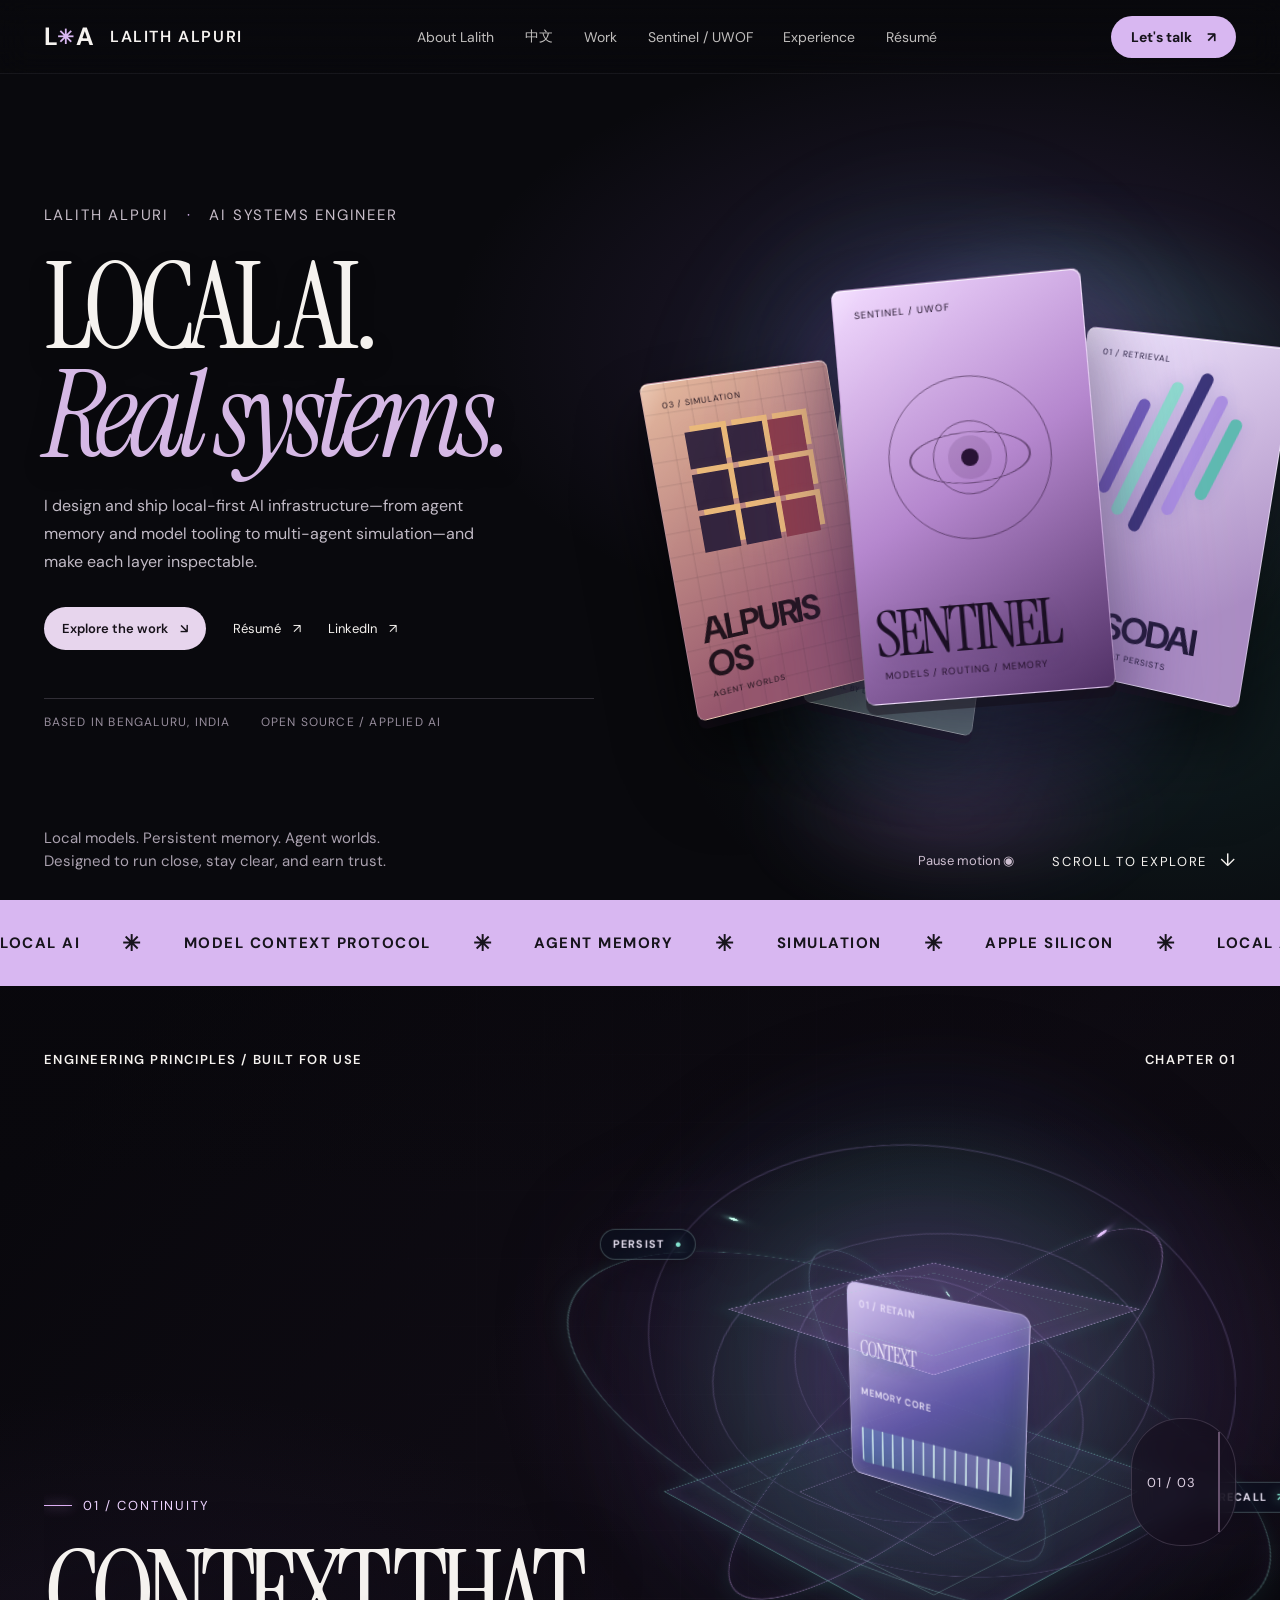
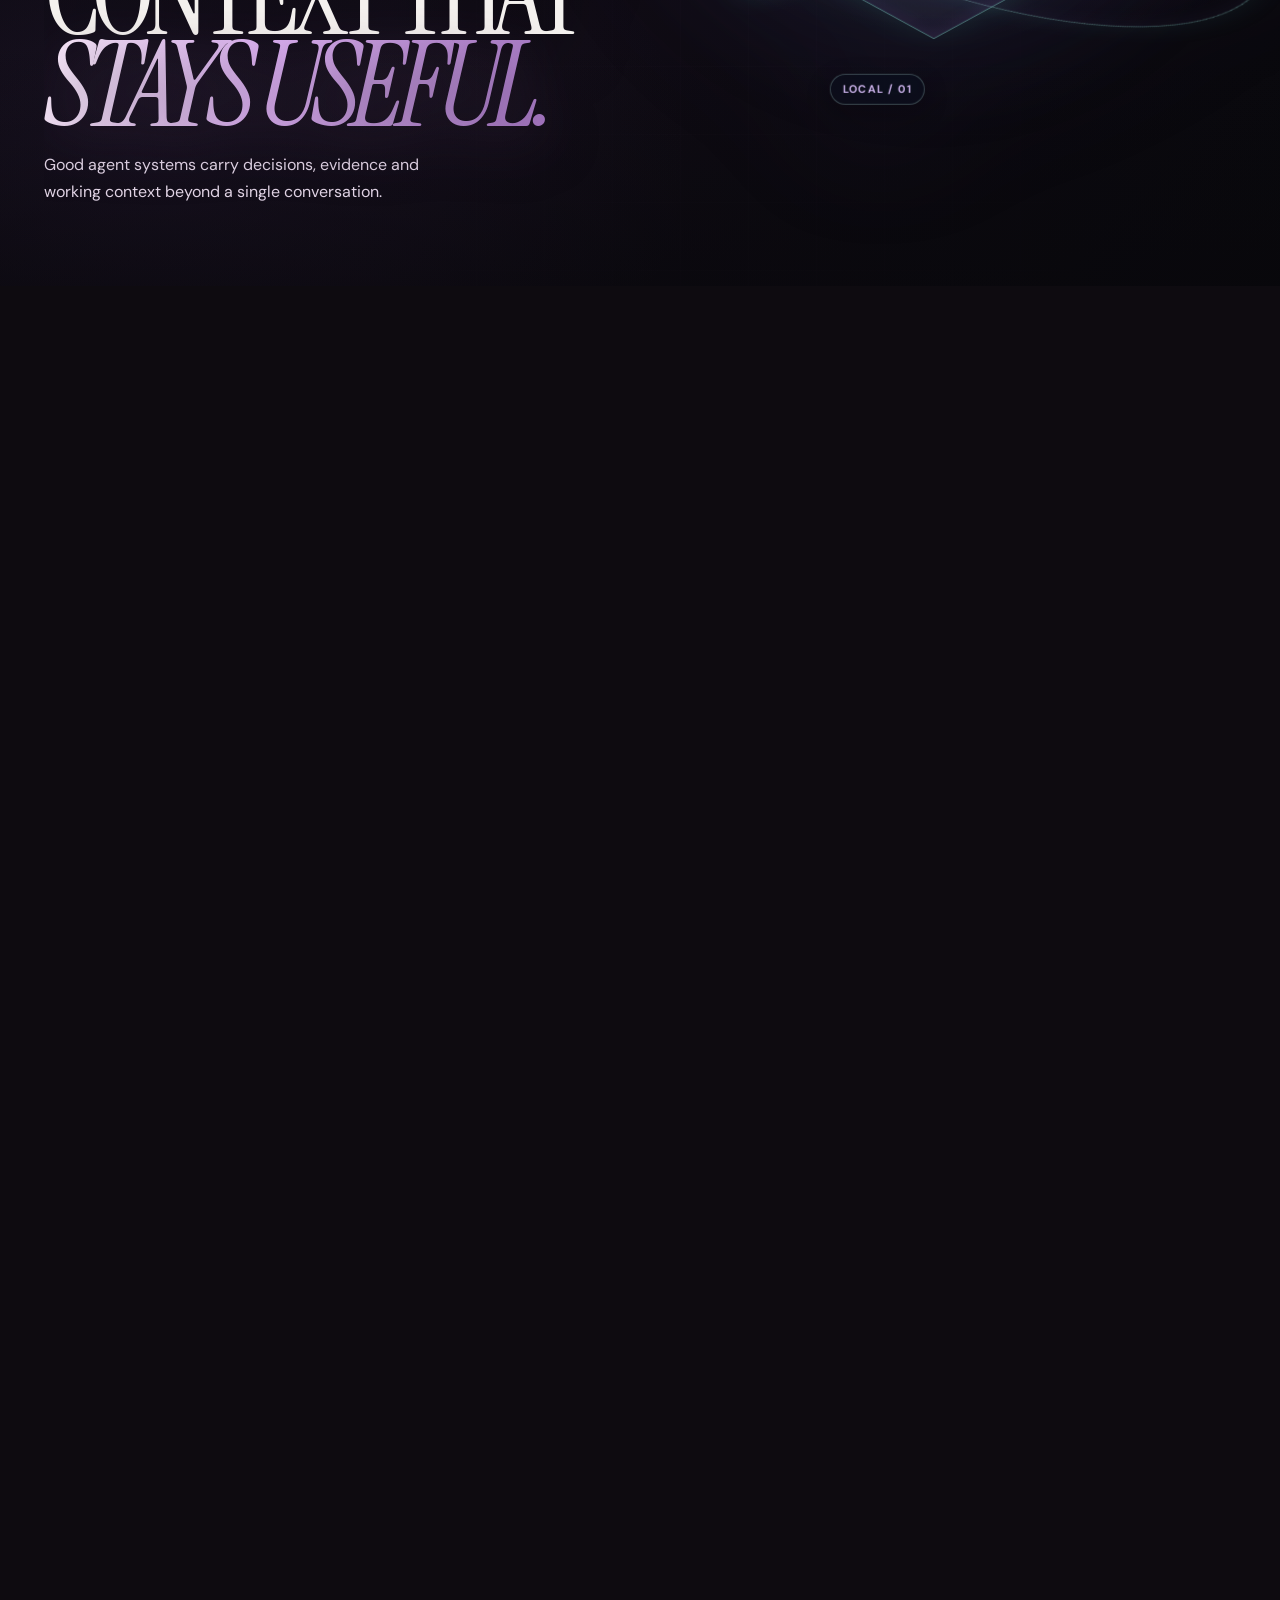
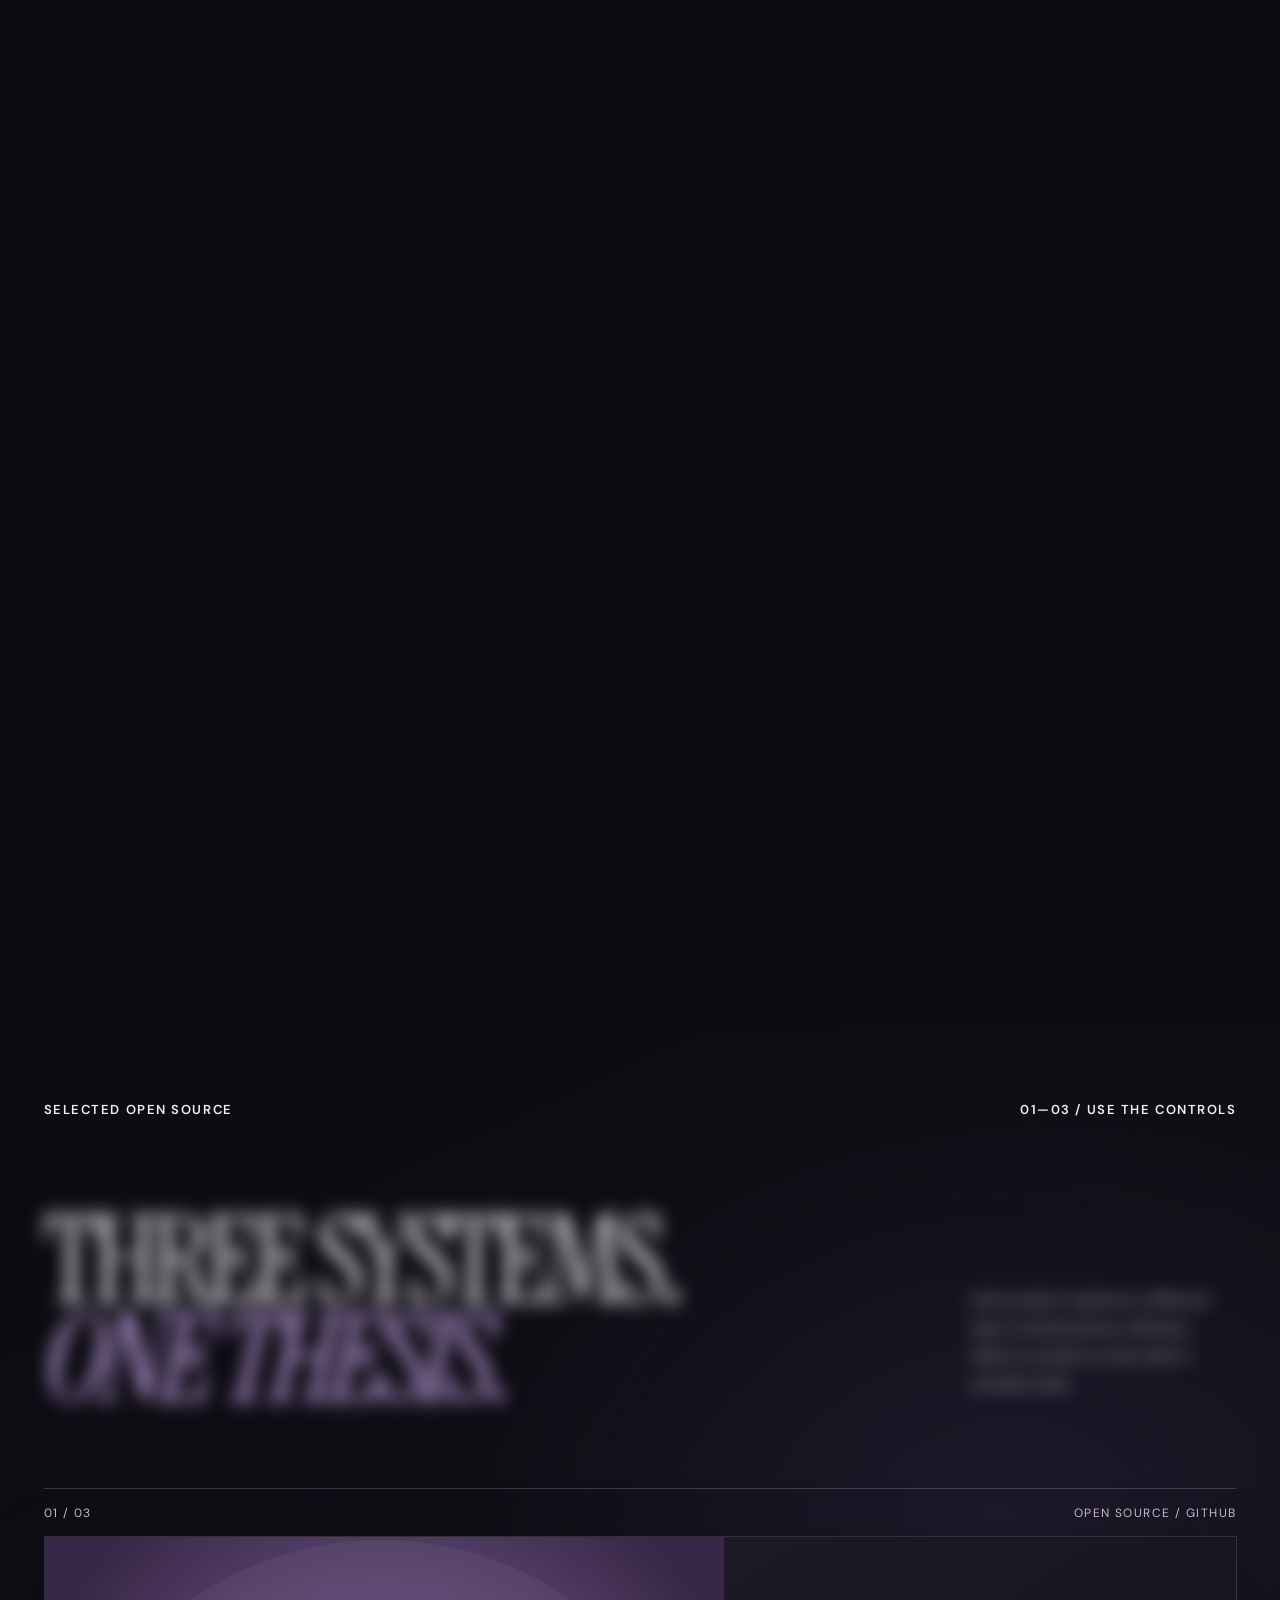
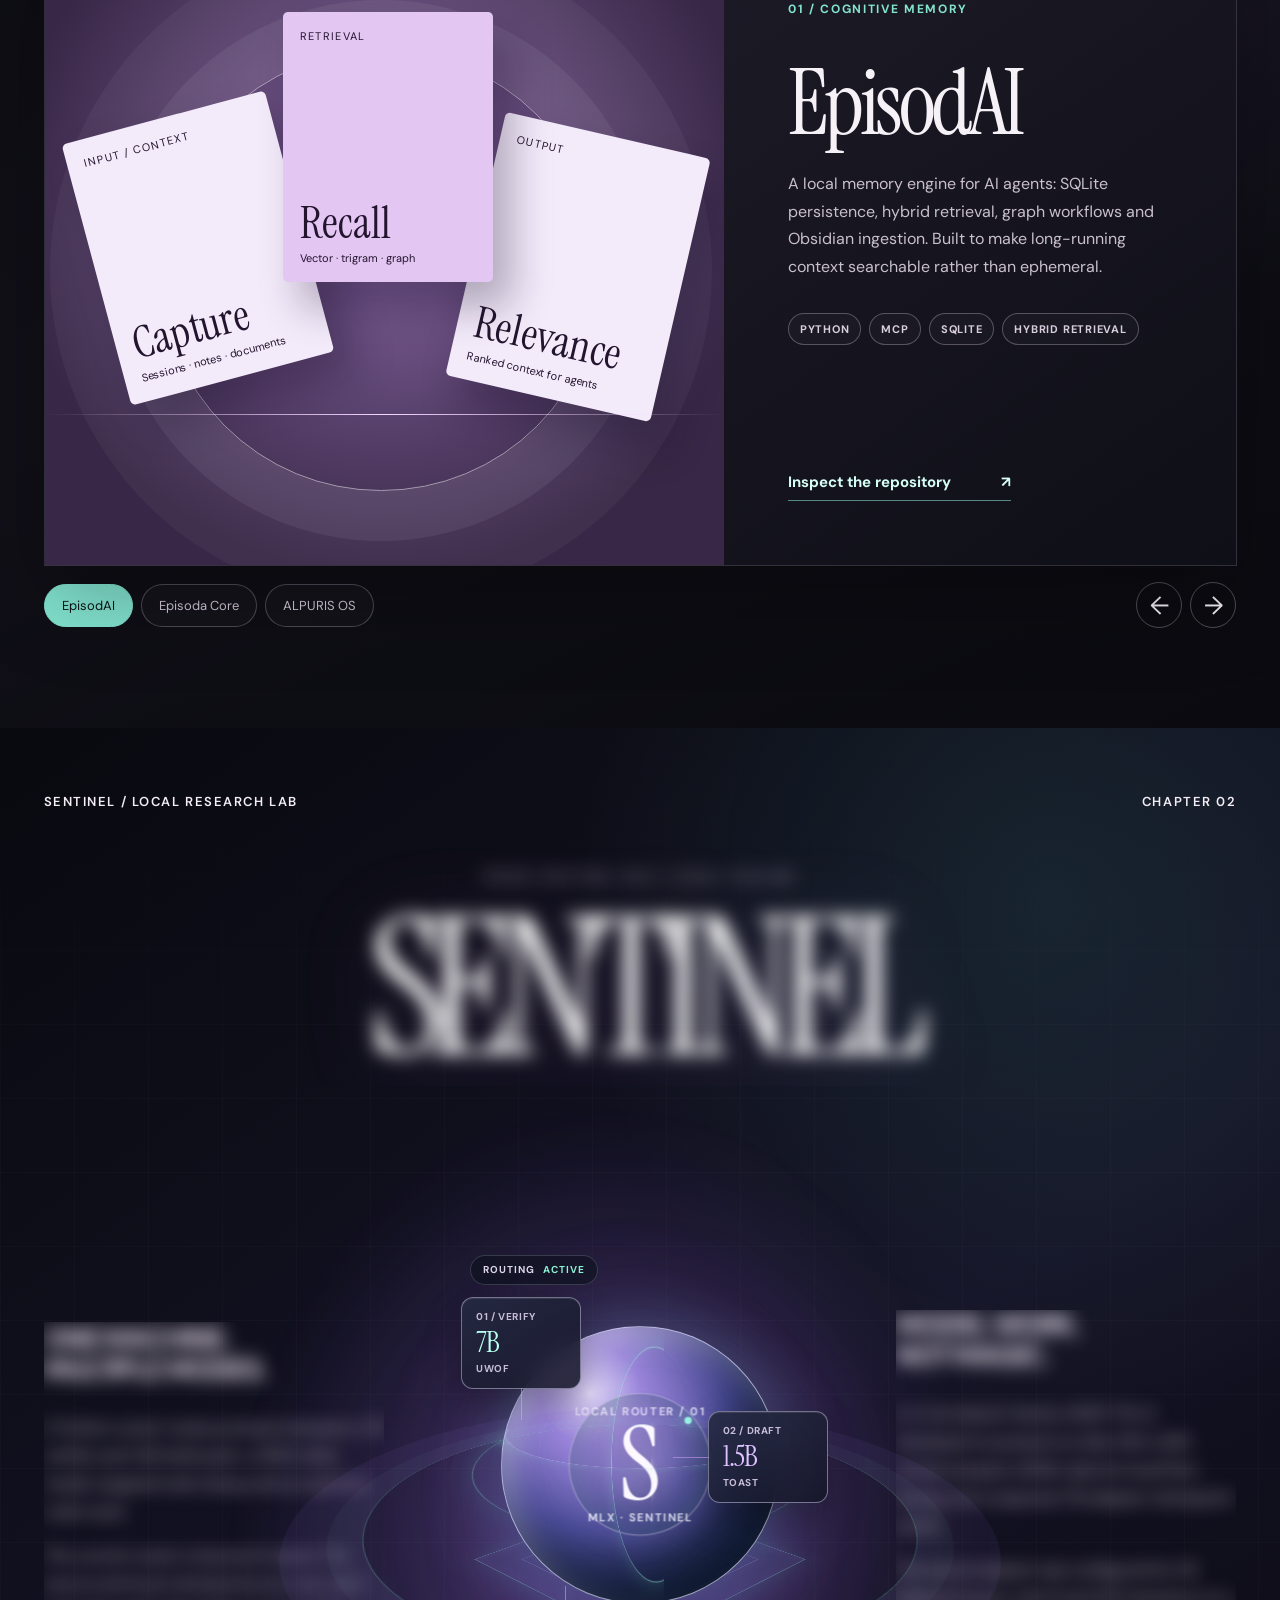
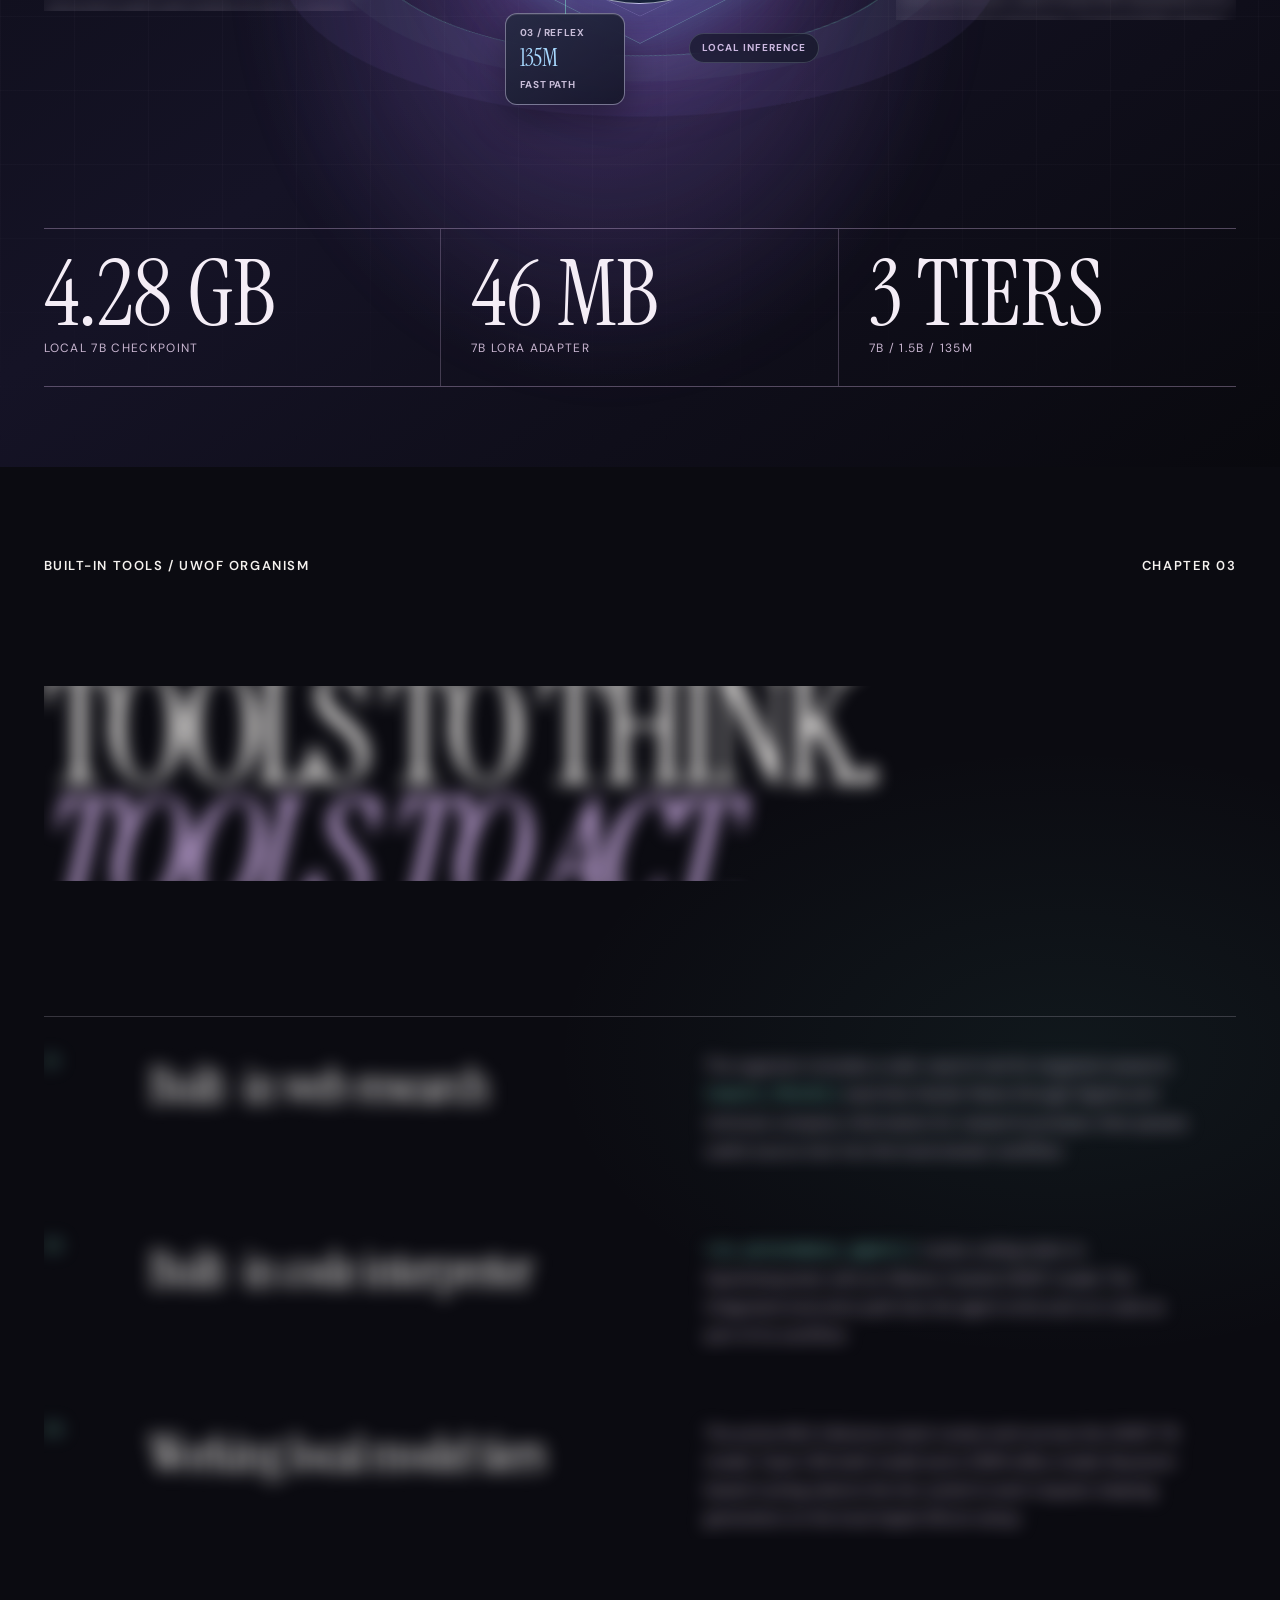
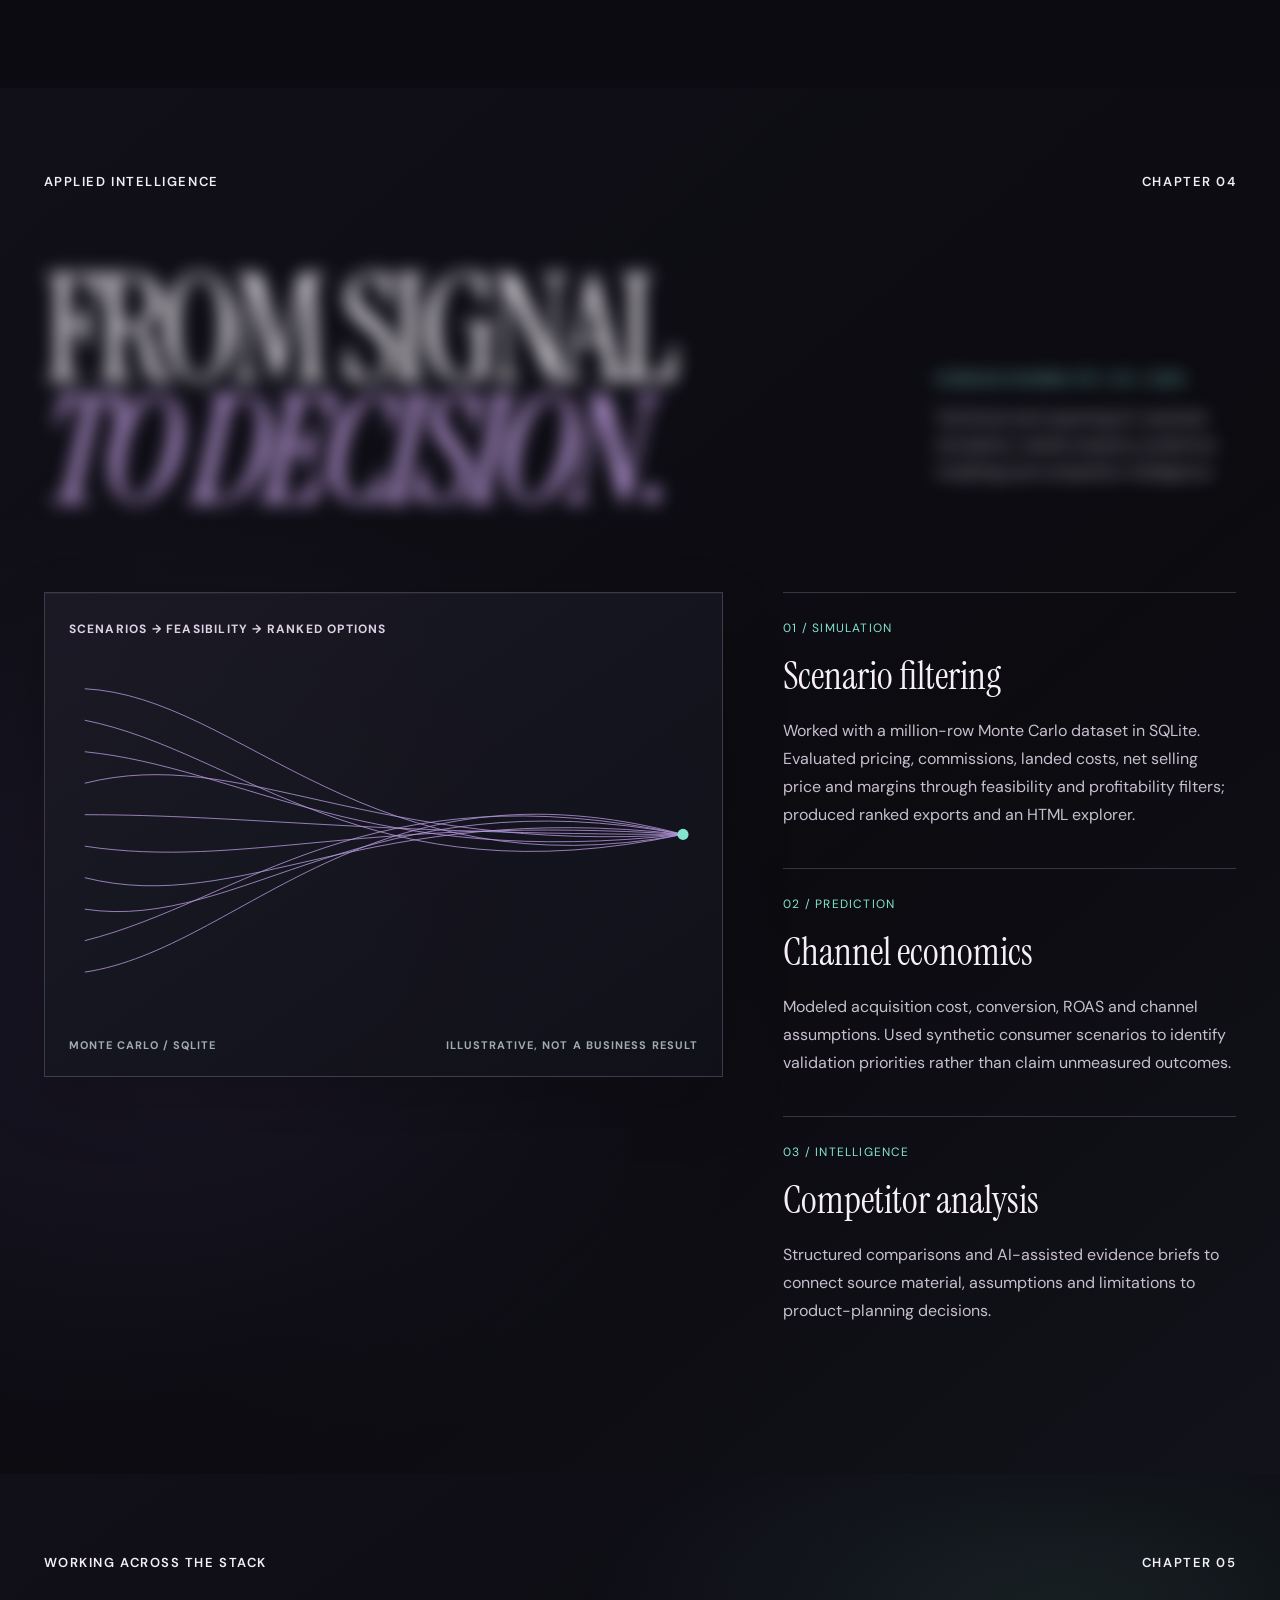
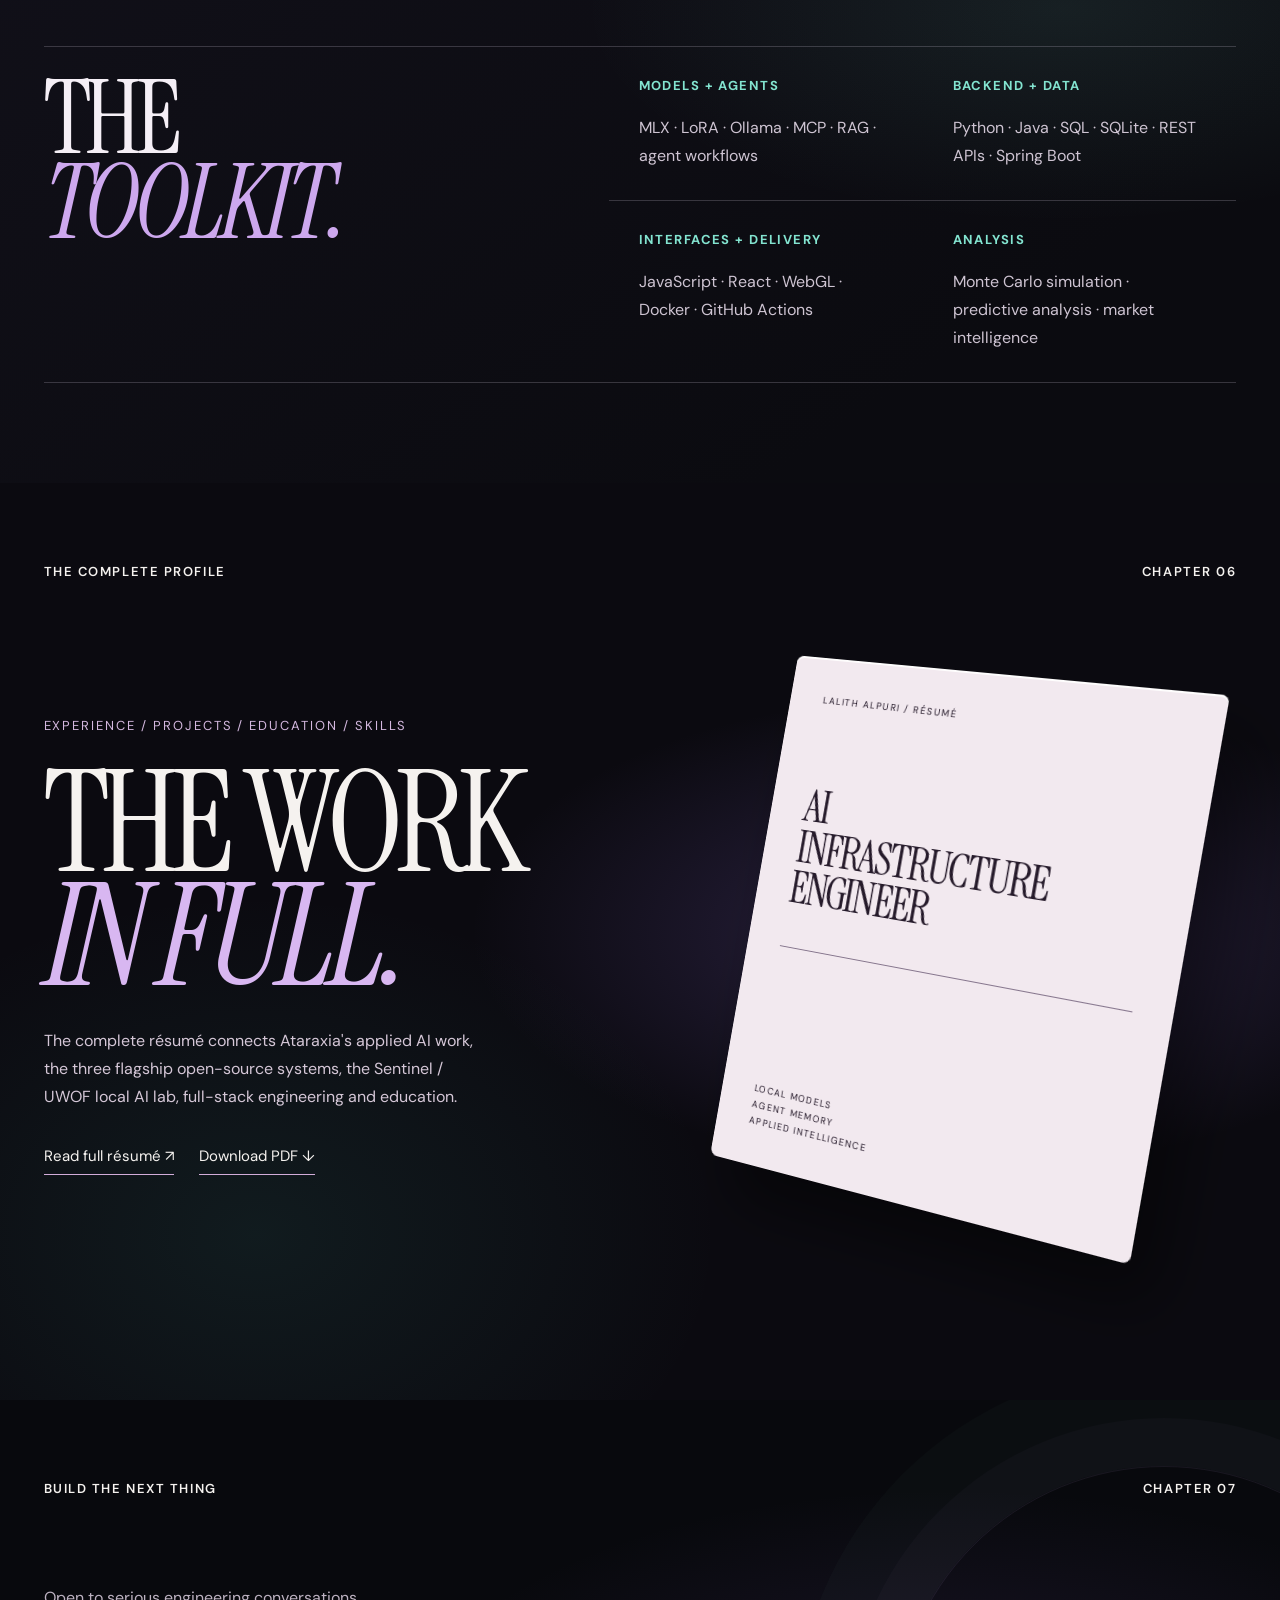
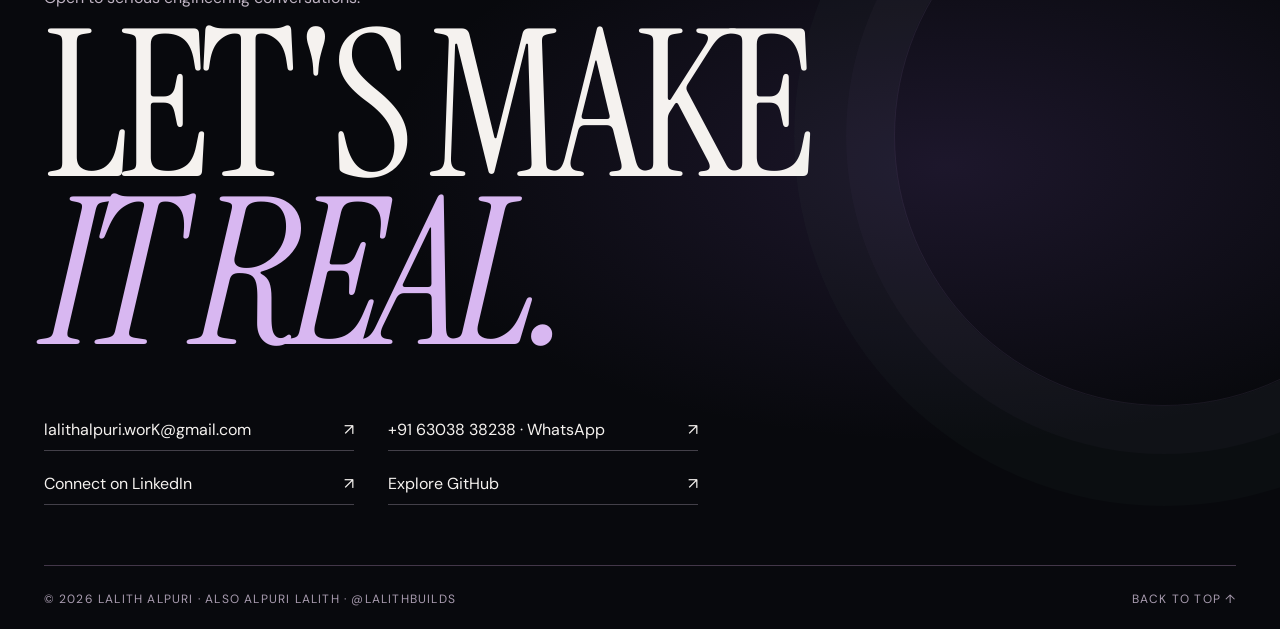
==== index.html @ 20eabafb "seo: name flagship projects in homepage metadata" ====
<!doctype html>
<html lang="en">
<head>
<meta charset="utf-8">
<meta name="viewport" content="width=device-width, initial-scale=1">
<meta name="theme-color" content="#09090d">
<title>Lalith Alpuri (Alpuri Lalith) | AI Systems &amp; Open Source</title>
<meta name="description" content="Official profile of Lalith Alpuri (Alpuri Lalith; @lalithbuilds), AI systems engineer behind ALPURIS OS, EpisodAI, and Episoda Core MCP—local AI, agent memory, and multi-agent simulation.">
<meta name="author" content="Lalith Alpuri">
<meta name="google-site-verification" content="QL3Bs2KhWyRBvWBNZ4_W0kQ2gr-Xr2a3LrVVedmfAxA">
<link rel="canonical" href="https://lalithbuilds.github.io/">
<meta property="og:type" content="profile"><meta property="og:title" content="Lalith Alpuri (Alpuri Lalith) | AI Systems &amp; Open Source">
<meta property="og:description" content="Official profile of Lalith Alpuri (Alpuri Lalith; @lalithbuilds), AI systems engineer behind ALPURIS OS, EpisodAI, and Episoda Core MCP—local AI, agent memory, and multi-agent simulation.">
<meta property="og:url" content="https://lalithbuilds.github.io/"><meta name="twitter:card" content="summary">
<script type="application/ld+json">{"@context":"https://schema.org","@graph":[{"@type":"Person","@id":"https://lalithbuilds.github.io/#person","name":"Lalith Alpuri","givenName":"Lalith","familyName":"Alpuri","alternateName":["Alpuri Lalith","@lalithbuilds"],"url":"https://lalithbuilds.github.io/","mainEntityOfPage":"https://lalithbuilds.github.io/about.html","description":"Lalith Alpuri, also written Alpuri Lalith, is an AI systems engineer and open-source developer based in Bengaluru, India. He builds local-first AI infrastructure, agent memory software, and multi-agent simulations.","jobTitle":["AI Systems Engineer","Applied AI Strategist"],"address":{"@type":"PostalAddress","addressLocality":"Bengaluru","addressCountry":"IN"},"sameAs":["https://github.com/lalithbuilds","https://www.linkedin.com/in/lalith-alpuri/"],"knowsAbout":["local AI","AI agents","Model Context Protocol","RAG","MLX","LoRA fine-tuning","multi-agent simulation","predictive analysis","SQLite","Docker"]},{"@type":"WebSite","name":"Lalith Alpuri — AI systems engineering","url":"https://lalithbuilds.github.io/","about":{"@id":"https://lalithbuilds.github.io/#person"}},{"@type":"SoftwareSourceCode","name":"ALPURIS OS","codeRepository":"https://github.com/lalithbuilds/alpuris-os","creator":{"@id":"https://lalithbuilds.github.io/#person"}},{"@type":"SoftwareSourceCode","name":"EpisodAI","codeRepository":"https://github.com/lalithbuilds/episodai","creator":{"@id":"https://lalithbuilds.github.io/#person"}},{"@type":"SoftwareSourceCode","name":"Episoda Core MCP","codeRepository":"https://github.com/lalithbuilds/episoda-core-mcp","creator":{"@id":"https://lalithbuilds.github.io/#person"}}]}</script>
<link rel="preconnect" href="https://fonts.googleapis.com">
<link rel="preconnect" href="https://fonts.gstatic.com" crossorigin>
<link href="https://fonts.googleapis.com/css2?family=DM+Sans:wght@400;500;600;700&family=Instrument+Serif:ital@0;1&display=swap" rel="stylesheet">
<link rel="stylesheet" href="portfolio.css?v=25">
</head>
<body>
<a class="skip" href="#work">Skip to work</a>
<div class="progress" aria-hidden="true"><span id="scroll-progress"></span></div>
<header class="site-header"><a class="brand" href="#top" aria-label="Lalith Alpuri, back to top">L<span class="brand-star">✳</span>A <span class="brand-name">LALITH ALPURI</span></a><nav aria-label="Main navigation"><a href="about.html">About Lalith</a><a href="zh/about.html" lang="zh-CN">中文</a><a href="#work">Work</a><a href="#lab">Sentinel / UWOF</a><a href="#experience">Experience</a><a href="#resume">Résumé</a></nav><a class="header-contact" href="#contact">Let's talk <span>↗</span></a></header>
<main id="top">
<section class="hero" aria-labelledby="hero-title">
  <div class="hero-copy">
    <p class="hero-overline">LALITH ALPURI <span>·</span> AI SYSTEMS ENGINEER</p>
    <h1 id="hero-title">LOCAL AI.<br><span class="title-italic">Real systems.</span></h1>
    <p class="hero-deck">I design and ship local-first AI infrastructure—from agent memory and model tooling to multi-agent simulation—and make each layer inspectable.</p>
    <div class="hero-actions"><a class="hero-primary" href="#work">Explore the work <span>↘</span></a><a href="resume.html">Résumé <span>↗</span></a><a href="https://www.linkedin.com/in/lalith-alpuri/" target="_blank" rel="noopener noreferrer">LinkedIn <span>↗</span></a></div>
    <div class="hero-meta"><span>BASED IN BENGALURU, INDIA</span><span>OPEN SOURCE / APPLIED AI</span></div>
  </div>
  <div class="hero-scene" id="hero-scene" aria-label="Floating project cards for Lalith Alpuri's AI systems">
    <div class="scene-glow" aria-hidden="true"></div><div class="scene-ground" aria-hidden="true"></div>
    <div class="scene-wrap scene-wrap--left"><div class="scene-card scene-card--alpuris"><span class="scene-eyebrow">03 / SIMULATION</span><div class="city-mini" aria-hidden="true"><i></i><i></i><i></i><i></i><i></i><i></i><i></i><i></i><i></i></div><strong>ALPURIS<br>OS</strong><small>AGENT WORLDS</small></div></div>
    <div class="scene-wrap scene-wrap--back"><div class="scene-card scene-card--core"><span class="scene-eyebrow">02 / MEMORY</span><div class="core-rings" aria-hidden="true"><i></i><i></i><i></i></div><strong>EPISODA<br>CORE</strong><small>LOCAL BY DESIGN</small></div></div>
    <div class="scene-wrap scene-wrap--right"><div class="scene-card scene-card--memory"><span class="scene-eyebrow">01 / RETRIEVAL</span><div class="memory-lines" aria-hidden="true"><i></i><i></i><i></i><i></i><i></i></div><strong>EPISODAI</strong><small>MEMORY THAT PERSISTS</small></div></div>
    <div class="scene-wrap scene-wrap--center"><div class="scene-card scene-card--lab"><span class="scene-eyebrow">SENTINEL / UWOF</span><div class="lab-orbit" aria-hidden="true"><i></i><i></i><i></i><b></b></div><strong>SENTINEL</strong><small>MODELS / ROUTING / MEMORY</small></div></div>
  </div>
  <div class="hero-bottom"><p>Local models. Persistent memory. Agent worlds.<br>Designed to run close, stay clear, and earn trust.</p><div><button id="motion-toggle" class="motion-toggle" type="button" aria-pressed="false">Pause motion <span>◉</span></button><a href="#work" class="scroll-cue">SCROLL TO EXPLORE <span>↓</span></a></div></div>
</section>
<div class="ticker" aria-hidden="true"><div class="ticker-track"><span>LOCAL AI</span><i>✳</i><span>MODEL CONTEXT PROTOCOL</span><i>✳</i><span>AGENT MEMORY</span><i>✳</i><span>SIMULATION</span><i>✳</i><span>APPLE SILICON</span><i>✳</i><span>LOCAL AI</span><i>✳</i><span>MODEL CONTEXT PROTOCOL</span><i>✳</i><span>AGENT MEMORY</span><i>✳</i><span>SIMULATION</span><i>✳</i><span>APPLE SILICON</span><i>✳</i></div></div>
<section class="manifesto chapter-dark" id="work" aria-label="Portfolio thesis">
  <div class="manifesto-sticky">
    <div class="chapter-label"><span>ENGINEERING PRINCIPLES / BUILT FOR USE</span><span>CHAPTER 01</span></div>
    <div class="manifesto-orbit" aria-hidden="true"><div class="engine-aura"></div><div class="engine-orbit engine-orbit--outer"><i></i></div><div class="engine-orbit engine-orbit--middle"><i></i></div><div class="engine-orbit engine-orbit--inner"><i></i></div><div class="engine-platform engine-platform--lower"><i></i><i></i><i></i></div><div class="engine-cube"><div class="engine-face engine-face--front"><span>01 / RETAIN</span><b>CONTEXT</b><small>MEMORY CORE</small><i></i></div><div class="engine-face engine-face--right"><span>02 / RETRIEVE</span><b>RECALL</b><small>VECTOR · GRAPH</small><i></i></div><div class="engine-face engine-face--back"><span>03 / CONTINUE</span><b>DECISIONS</b><small>SESSION → SESSION</small><i></i></div><div class="engine-face engine-face--left"><span>04 / INSPECT</span><b>EVIDENCE</b><small>TRACEABLE INPUT</small><i></i></div><div class="engine-face engine-face--top"><span>LOCAL MEMORY / 001</span><i></i></div><div class="engine-face engine-face--bottom"><span>BUILT TO PERSIST</span></div></div><div class="engine-platform engine-platform--upper"><i></i><i></i></div><span class="engine-readout engine-readout--a">PERSIST <b>●</b></span><span class="engine-readout engine-readout--b">RECALL <b>↗</b></span><span class="engine-readout engine-readout--c">LOCAL / 01</span></div>
    <div class="manifesto-phrase active" data-phrase="0"><span>01 / CONTINUITY</span><h2>CONTEXT THAT<br><em>STAYS USEFUL.</em></h2><p>Good agent systems carry decisions, evidence and working context beyond a single conversation.</p></div>
    <div class="manifesto-phrase" data-phrase="1"><span>02 / CONTROL</span><h2>LOCAL BY DESIGN.<br><em>OPEN TO INSPECT.</em></h2><p>Models and data stay close to the machine. The system boundaries stay visible.</p></div>
    <div class="manifesto-phrase" data-phrase="2"><span>03 / APPLICATION</span><h2>FROM MODEL<br><em>TO USEFUL SYSTEM.</em></h2><p>Memory, tools and simulation earn their place when they support real work and decisions.</p></div>
    <div class="manifesto-counter"><span id="manifesto-step">01</span><span> / 03</span><div><i id="manifesto-progress"></i></div></div>
  </div>
</section>
<section class="work-section"><div class="chapter-label"><span>SELECTED OPEN SOURCE</span><span>01—03 / USE THE CONTROLS</span></div><div class="work-heading reveal"><h2>THREE SYSTEMS.<br><em>ONE THESIS.</em></h2><p>Each project explores a different layer of autonomous software. Select a system to see what it actually does.</p></div>
<div class="slider" id="project-slider" aria-roledescription="carousel" aria-label="Selected AI projects">
  <div class="slider-top"><span id="slide-count" aria-live="polite">01 / 03</span><span>OPEN SOURCE / GITHUB</span></div>
  <div class="slide active" data-slide="0" aria-hidden="false"><div class="slide-art slide-art--episodai"><div class="art-halo"></div><div class="art-card art-card--one"><span>INPUT / CONTEXT</span><b>Capture</b><small>Sessions · notes · documents</small></div><div class="art-card art-card--two"><span>RETRIEVAL</span><b>Recall</b><small>Vector · trigram · graph</small></div><div class="art-card art-card--three"><span>OUTPUT</span><b>Relevance</b><small>Ranked context for agents</small></div><div class="art-wire"></div></div><div class="slide-copy"><span class="slide-label">01 / COGNITIVE MEMORY</span><h3>EpisodAI</h3><p>A local memory engine for AI agents: SQLite persistence, hybrid retrieval, graph workflows and Obsidian ingestion. Built to make long-running context searchable rather than ephemeral.</p><div class="slide-tags"><span>PYTHON</span><span>MCP</span><span>SQLITE</span><span>HYBRID RETRIEVAL</span></div><a href="https://github.com/lalithbuilds/episodai" target="_blank" rel="noopener noreferrer">Inspect the repository <span>↗</span></a></div></div>
  <div class="slide" data-slide="1" aria-hidden="true" inert><div class="slide-art slide-art--core"><div class="core-visual"><i></i><i></i><i></i><i></i><b>FTS5<br>BM25</b></div><div class="art-caption">SAVE → INDEX → SEARCH → RECALL</div></div><div class="slide-copy"><span class="slide-label">02 / COMPACT MEMORY</span><h3>Episoda<br>Core MCP</h3><p>A small offline memory server for coding agents. Python's standard library and SQLite FTS5 provide durable notes and full-text retrieval behind an MCP interface.</p><div class="slide-tags"><span>PYTHON</span><span>MCP</span><span>SQLITE FTS5</span><span>OFFLINE</span></div><a href="https://github.com/lalithbuilds/episoda-core-mcp" target="_blank" rel="noopener noreferrer">Inspect the repository <span>↗</span></a></div></div>
  <div class="slide" data-slide="2" aria-hidden="true" inert><div class="slide-art slide-art--alpuris"><div class="city-art" aria-hidden="true"><i></i><i></i><i></i><i></i><i></i><i></i><i></i><i></i><i></i><i></i><i></i><i></i></div><div class="city-caption">100 AI CITIZENS / 23 SECTORS / WORLD STATE</div></div><div class="slide-copy"><span class="slide-label">03 / AGENT SIMULATION</span><h3>ALPURIS<br>OS</h3><p>A simulated agent metropolis with an economy, sectors and civic governance. Python services maintain the world state; a 3D WebGL interface makes its activity explorable.</p><div class="slide-tags"><span>MULTI-AGENT</span><span>PYTHON</span><span>WEBGL</span><span>SIMULATION</span></div><a href="https://github.com/lalithbuilds/alpuris-os" target="_blank" rel="noopener noreferrer">Inspect the repository <span>↗</span></a></div></div>
  <div class="slider-controls"><div class="slider-tabs" role="tablist" aria-label="Choose project"><button role="tab" aria-selected="true" aria-controls="project-slider" data-go="0">EpisodAI</button><button role="tab" aria-selected="false" aria-controls="project-slider" data-go="1">Episoda Core</button><button role="tab" aria-selected="false" aria-controls="project-slider" data-go="2">ALPURIS OS</button></div><div class="slider-arrows"><button type="button" id="slide-prev" aria-label="Previous project">←</button><button type="button" id="slide-next" aria-label="Next project">→</button></div></div>
</div></section>
<section class="lab-section" id="lab"><div class="chapter-label"><span>SENTINEL / LOCAL RESEARCH LAB</span><span>CHAPTER 02</span></div><div class="lab-intro reveal"><p>MODEL ROUTING / MLX / LOCAL TOOLING</p><h2><em>SENTINEL</em></h2><span>A local orchestration and model-experimentation environment.</span></div><div class="lab-stage"><div class="lab-stage-copy reveal"><h3>ONE MACHINE.<br>MULTIPLE MODES.</h3><p>A Python runner routes prompts between a 7B verifier and 1.5B draft path, a 135M reflex model, targeted web lookup and an optional code route.</p><p>The current router is keyword-based. The source and local checkpoints are real; each execution path still needs its own runtime validation.</p></div><div class="lab-object" aria-label="Animated Sentinel routing chamber connecting three local model tiers"><div class="sentinel-orbit sentinel-orbit--outer"><i></i></div><div class="sentinel-orbit sentinel-orbit--inner"><i></i></div><div class="sentinel-platform sentinel-platform--base"></div><div class="sentinel-reactor"><div class="sentinel-reactor-face"><small>LOCAL ROUTER / 01</small><b>S</b><span>MLX · SENTINEL</span><i></i></div></div><div class="sentinel-node sentinel-node--verify"><small>01 / VERIFY</small><b>7B</b><span>UWOF</span></div><div class="sentinel-node sentinel-node--draft"><small>02 / DRAFT</small><b>1.5B</b><span>TOAST</span></div><div class="sentinel-node sentinel-node--reflex"><small>03 / REFLEX</small><b>135M</b><span>FAST PATH</span></div><span class="sentinel-readout sentinel-readout--left">ROUTING <b>ACTIVE</b></span><span class="sentinel-readout sentinel-readout--right">LOCAL INFERENCE</span></div><div class="lab-stage-copy lab-stage-copy--right reveal"><h3>MODEL WORK,<br>NOT MAGIC.</h3><p>A 4-bit Qwen2-family UWOF 7B v3 checkpoint is present on disk. MLX LoRA scripts prepare JSONL data for local fine-tuning, and a separate 7B adapter checkpoint exists.</p><p>The saved adapter was configured for 28 adapted layers, rank 8 and 100 iterations on a Qwen2.5 7B 4-bit base. A fused 8.5B release is not established by the inspected artifacts.</p></div></div><div class="lab-specs"><div><span>4.28 GB</span><small>LOCAL 7B CHECKPOINT</small></div><div><span>46 MB</span><small>7B LORA ADAPTER</small></div><div><span>3 TIERS</span><small>7B / 1.5B / 135M</small></div></div></section>
<section class="capability-section"><div class="chapter-label"><span>BUILT-IN TOOLS / UWOF ORGANISM</span><span>CHAPTER 03</span></div><h2 class="reveal">TOOLS TO THINK.<br><em>TOOLS TO ACT.</em></h2><div class="capability-list"><article class="reveal"><span>01</span><h3>Built-in web research</h3><p>The organism includes a web-search tool for targeted research. <code>toast1_fetch()</code> searches Hacker News through Algolia and retrieves company information for research prompts, then passes useful source text into the local answer workflow.</p></article><article class="reveal"><span>02</span><h3>Built-in code interpreter</h3><p><code>run_autonomous_agent()</code> routes coding tasks to OpenInterpreter with an Ollama-hosted UWOF model. The integrated execution path lets the agent write and run code as part of its workflow.</p></article><article class="reveal"><span>03</span><h3>Working local model tiers</h3><p>The active MLX inference stack routes work across the UWOF 7B model, Toast 1.5B draft model and a 135M reflex model. Keyword-based routing selects the tier suited to each request, keeping generation on the local Apple Silicon setup.</p></article></div></section>
<section class="experience-section" id="experience"><div class="chapter-label"><span>APPLIED INTELLIGENCE</span><span>CHAPTER 04</span></div><div class="experience-head reveal"><h2>FROM SIGNAL<br><em>TO DECISION.</em></h2><div><span>ATARAXIA PHARMA PVT. LTD. / 2026</span><p>Technical work spanning AI-assisted simulation, market analysis, predictive modeling and competitor intelligence.</p></div></div><div class="experience-stage"><div class="simulation-art" aria-label="Illustrative scenario filtering diagram"><span class="sim-top">SCENARIOS → FEASIBILITY → RANKED OPTIONS</span><svg viewBox="0 0 800 420" role="img" aria-label="Animated lines narrowing many scenarios into a shortlist"><g class="sim-lines" fill="none" stroke="currentColor" stroke-width="1"><path d="M20 20 C220 30 380 280 780 205"/><path d="M20 60 C220 100 380 290 780 205"/><path d="M20 100 C220 120 380 250 780 205"/><path d="M20 140 C220 90 380 230 780 205"/><path d="M20 180 C220 180 380 205 780 205"/><path d="M20 220 C220 250 380 180 780 205"/><path d="M20 260 C220 310 380 160 780 205"/><path d="M20 300 C220 330 380 130 780 205"/><path d="M20 340 C220 290 380 120 780 205"/><path d="M20 380 C220 350 380 100 780 205"/></g><circle cx="780" cy="205" r="7" fill="#302d42"/></svg><div class="sim-bottom"><span>MONTE CARLO / SQLITE</span><span>ILLUSTRATIVE, NOT A BUSINESS RESULT</span></div></div><div class="experience-points"><article><span>01 / SIMULATION</span><h3>Scenario filtering</h3><p>Worked with a million-row Monte Carlo dataset in SQLite. Evaluated pricing, commissions, landed costs, net selling price and margins through feasibility and profitability filters; produced ranked exports and an HTML explorer.</p></article><article><span>02 / PREDICTION</span><h3>Channel economics</h3><p>Modeled acquisition cost, conversion, ROAS and channel assumptions. Used synthetic consumer scenarios to identify validation priorities rather than claim unmeasured outcomes.</p></article><article><span>03 / INTELLIGENCE</span><h3>Competitor analysis</h3><p>Structured comparisons and AI-assisted evidence briefs to connect source material, assumptions and limitations to product-planning decisions.</p></article></div></div></section>
<section class="toolkit-section"><div class="chapter-label"><span>WORKING ACROSS THE STACK</span><span>CHAPTER 05</span></div><div class="toolkit-grid"><h2>THE<br><em>TOOLKIT.</em></h2><div><h3>MODELS + AGENTS</h3><p>MLX · LoRA · Ollama · MCP · RAG · agent workflows</p></div><div><h3>BACKEND + DATA</h3><p>Python · Java · SQL · SQLite · REST APIs · Spring Boot</p></div><div><h3>INTERFACES + DELIVERY</h3><p>JavaScript · React · WebGL · Docker · GitHub Actions</p></div><div><h3>ANALYSIS</h3><p>Monte Carlo simulation · predictive analysis · market intelligence</p></div></div></section>
<section class="resume-teaser" id="resume"><div class="chapter-label"><span>THE COMPLETE PROFILE</span><span>CHAPTER 06</span></div><div class="resume-teaser-stage"><div class="resume-teaser-copy"><p>EXPERIENCE / PROJECTS / EDUCATION / SKILLS</p><h2>THE WORK<br><em>IN FULL.</em></h2><span>The complete résumé connects Ataraxia's applied AI work, the three flagship open-source systems, the Sentinel / UWOF local AI lab, full-stack engineering and education.</span><div><a href="resume.html">Read full résumé ↗</a><a href="assets/Lalith_Alpuri_Resume.pdf" download>Download PDF ↓</a></div></div><div class="resume-preview" aria-hidden="true"><div class="resume-preview-sheet"><small>LALITH ALPURI / RÉSUMÉ</small><strong>AI<br>INFRASTRUCTURE<br>ENGINEER</strong><i></i><span>LOCAL MODELS<br>AGENT MEMORY<br>APPLIED INTELLIGENCE</span></div></div></div></section>
<section class="contact-section" id="contact"><div class="chapter-label"><span>BUILD THE NEXT THING</span><span>CHAPTER 07</span></div><p>Open to serious engineering conversations.</p><h2>LET'S MAKE<br><em>IT REAL.</em></h2><div class="contact-actions"><a href="mailto:lalithalpuri.worK@gmail.com">lalithalpuri.worK@gmail.com <span>↗</span></a><a href="https://wa.me/916303838238" target="_blank" rel="noopener noreferrer" aria-label="Message me on WhatsApp at +91 63038 38238">+91 63038 38238 · WhatsApp <span>↗</span></a><a href="https://www.linkedin.com/in/lalith-alpuri/" target="_blank" rel="noopener noreferrer">Connect on LinkedIn <span>↗</span></a><a href="https://github.com/lalithbuilds" target="_blank" rel="noopener noreferrer">Explore GitHub <span>↗</span></a></div><footer><span>© 2026 LALITH ALPURI · ALSO ALPURI LALITH · @LALITHBUILDS</span><a href="#top">BACK TO TOP ↑</a></footer></section>
</main>
<script src="portfolio.js?v=17" defer></script>
</body>
</html>
---- portfolio.css ----
:root{--black:#09090d;--white:#f5f2ef;--lavender:#d8b7f1;--lilac:#bea0d8;--plum:#352040;--ink:#17141c;--orange:#e6a15f;--muted:#a5a0a8;font-family:'DM Sans',Arial,sans-serif;color-scheme:dark}
*{box-sizing:border-box}html{scroll-behavior:auto;scroll-padding-top:70px}body{margin:0;background:var(--black);color:var(--white);overflow-x:hidden}a{color:inherit;text-decoration:none}button{font:inherit}button,a{-webkit-tap-highlight-color:transparent}button:focus-visible,a:focus-visible{outline:2px solid var(--orange);outline-offset:5px}::selection{background:var(--lavender);color:var(--black)}[hidden],.slide:not(.active){display:none!important}.skip{position:fixed;z-index:100;top:-100px;left:16px;background:white;color:#111;padding:12px}.skip:focus{top:12px}.progress{position:fixed;top:0;left:0;width:100%;height:3px;z-index:100;background:transparent}.progress span{display:block;width:0;height:100%;background:var(--lavender)}
.site-header{height:74px;position:absolute;z-index:30;top:0;left:0;right:0;display:flex;align-items:center;justify-content:space-between;gap:25px;padding:0 3.4vw;font-size:12px}.brand{display:inline-flex;gap:2px;align-items:center;font-size:22px;font-weight:700;letter-spacing:-.11em;white-space:nowrap}.brand-star{color:var(--lavender);font-size:17px;letter-spacing:0}.brand-name{font-size:10px;font-weight:600;letter-spacing:.15em;margin-left:17px}.site-header nav{display:flex;align-items:center;gap:32px}.site-header nav a{opacity:.78;transition:opacity .3s}.site-header nav a:hover{opacity:1}.header-contact{background:var(--lavender);color:var(--ink);border-radius:30px;padding:11px 18px;font-weight:700;min-width:110px;display:flex;justify-content:space-between;gap:15px;transition:background .3s,transform .3s}.header-contact:hover{background:#eed6ff;transform:translateY(-2px)}
.hero{height:max(790px,100svh);position:relative;isolation:isolate;padding:123px 3.4vw 38px;overflow:hidden}.hero:before{content:'';position:absolute;width:55vw;height:55vw;left:20%;top:25%;background:radial-gradient(circle,rgba(127,61,151,.23),transparent 63%);filter:blur(25px);pointer-events:none}.hero-overline{position:relative;z-index:4;margin:0;color:#bcb5c4;letter-spacing:.18em;font-size:10px}.hero-overline span{color:var(--lavender);padding:0 12px}.hero h1{font-family:'Instrument Serif',Georgia,serif;font-size:clamp(95px,12.2vw,215px);font-weight:400;line-height:.73;letter-spacing:-.052em;position:relative;z-index:4;margin:37px 0 0;pointer-events:none;white-space:nowrap}.hero h1 span{display:block}.hero h1 .title-italic{font-style:italic;color:var(--lavender);margin-left:18vw}.hero-scene{position:absolute;z-index:2;inset:18% 0 8%;perspective:1000px;transform-style:preserve-3d;pointer-events:none}.scene-glow{position:absolute;width:46vw;height:38vw;max-height:560px;left:27%;top:19%;border-radius:50%;background:radial-gradient(circle,rgba(177,98,209,.22),transparent 62%);filter:blur(30px)}.scene-ground{position:absolute;width:62%;height:21%;bottom:0;left:19%;background:radial-gradient(ellipse,rgba(188,111,211,.2),transparent 66%);filter:blur(30px)}.scene-wrap{position:absolute;transform-style:preserve-3d;will-change:transform;transform:translate3d(var(--px,0px),var(--py,0px),0)}.scene-card{height:100%;width:100%;position:relative;overflow:hidden;border-radius:10px;box-shadow:0 35px 65px rgba(0,0,0,.55),inset 0 1px rgba(255,255,255,.55);display:flex;flex-direction:column;padding:19px;transform-style:preserve-3d;animation:float 4.7s ease-in-out infinite}.scene-card:after{content:'';position:absolute;inset:0;background:linear-gradient(125deg,rgba(255,255,255,.3),transparent 30%,transparent 70%,rgba(0,0,0,.14));pointer-events:none}.scene-eyebrow,.scene-card small{font:9px/1.2 'DM Sans',sans-serif;letter-spacing:.11em;position:relative;z-index:1}.scene-card strong{font-size:clamp(23px,3vw,45px);line-height:.94;letter-spacing:-.06em;position:relative;z-index:1;margin-top:auto;margin-bottom:8px}.scene-wrap--left{width:clamp(160px,19vw,280px);height:clamp(230px,29vw,408px);left:12%;top:31%;transform:translate3d(var(--px,0px),var(--py,0px),0) rotateY(25deg) rotateZ(-12deg)}.scene-card--alpuris{background:#bc917c;color:#201421;animation-delay:-1.7s}.scene-card--alpuris:before{content:'';position:absolute;inset:0;background:repeating-linear-gradient(90deg,transparent 0 23px,rgba(29,20,25,.08) 24px 25px),repeating-linear-gradient(0deg,transparent 0 23px,rgba(29,20,25,.08) 24px 25px)}.city-mini{display:grid;grid-template-columns:repeat(3,1fr);gap:6px;transform:rotate(-15deg) skew(12deg);margin:25px 0 15px;width:78%;align-self:center}.city-mini i{aspect-ratio:1;background:#432b3b;box-shadow:5px -5px 0 #d9b26d}.city-mini i:nth-child(3n){background:#8b3c48}.scene-wrap--back{width:clamp(150px,17vw,245px);height:clamp(220px,28vw,380px);left:35%;top:37%;transform:translate3d(var(--px,0px),var(--py,0px),0) rotateY(-20deg) rotateZ(10deg)}.scene-card--core{background:#c6d3bb;color:#212a20;animation-delay:-3.2s}.core-rings{position:relative;height:48%;display:grid;place-items:center}.core-rings i{position:absolute;border:1px solid #526a57;border-radius:50%;width:78%;aspect-ratio:1}.core-rings i:nth-child(2){width:54%}.core-rings i:nth-child(3){width:30%;background:#465b49}.scene-wrap--right{width:clamp(175px,21vw,300px);height:clamp(245px,31vw,430px);right:9%;top:27%;transform:translate3d(var(--px,0px),var(--py,0px),0) rotateY(-24deg) rotateZ(11deg)}.scene-card--memory{background:#eee4f4;color:#271e32;animation-delay:-2.6s}.memory-lines{height:55%;display:flex;gap:12px;justify-content:center;align-items:center}.memory-lines i{width:13px;height:60%;border-radius:20px;background:#845a99;transform:rotate(18deg)}.memory-lines i:nth-child(2){height:85%;background:#bc8bcc}.memory-lines i:nth-child(3){height:100%;background:#553567}.memory-lines i:nth-child(4){height:75%;background:#a87cbc}.memory-lines i:nth-child(5){height:50%;background:#73537b}.scene-wrap--center{width:clamp(185px,22vw,310px);height:clamp(250px,30vw,420px);left:47%;top:30%;transform:translate3d(var(--px,0px),var(--py,0px),100px) rotateY(-5deg) rotateZ(-6deg)}.scene-card--lab{background:linear-gradient(155deg,#e3c4ff 4%,#a572bf 56%,#4a2b68 100%);color:#1b0f24;animation-delay:-.9s}.scene-card--lab strong{font-family:'Instrument Serif',Georgia,serif;font-weight:400;font-size:clamp(75px,9vw,135px);line-height:.8;letter-spacing:-.1em;margin-left:-6px}.scene-card--lab strong span{font-family:'DM Sans',sans-serif;font-size:13px;vertical-align:top;letter-spacing:0;margin-left:8px}.scene-card--lab small{color:#26132e}.lab-orbit{position:relative;flex:1;display:grid;place-items:center}.lab-orbit i{position:absolute;border:1px solid rgba(48,25,58,.56);border-radius:50%;width:79%;aspect-ratio:1}.lab-orbit i:nth-child(2){width:59%;transform:rotateX(65deg);border-width:2px}.lab-orbit i:nth-child(3){width:36%}.lab-orbit b{width:16px;height:16px;border-radius:50%;background:#291335;box-shadow:0 0 0 12px rgba(52,22,61,.12)}@keyframes float{0%,100%{transform:translateY(0) rotateX(0deg)}50%{transform:translateY(-28px) rotateX(4deg)}}.hero-bottom{position:absolute;z-index:5;bottom:32px;left:3.4vw;right:3.4vw;display:flex;align-items:end;justify-content:space-between}.hero-bottom p{font-size:13px;line-height:1.5;margin:0;max-width:420px;color:#d4cbd4}.hero-bottom>div{display:flex;align-items:center;gap:32px}.motion-toggle{border:0;background:transparent;color:#cdbed0;font-size:11px;cursor:pointer;display:flex;align-items:center;gap:10px}.motion-toggle span{color:var(--lavender);font-size:19px}.scroll-cue{font-size:10px;letter-spacing:.13em}.scroll-cue span{font-size:18px;margin-left:8px}
.ticker{height:86px;overflow:hidden;background:var(--lavender);color:var(--ink);display:flex;align-items:center}.ticker-track{display:flex;gap:42px;align-items:center;white-space:nowrap;width:max-content;animation:marquee 35s linear infinite;font-size:12px;font-weight:700;letter-spacing:.12em}.ticker-track i{font-style:normal;font-size:22px}.ticker-track span{display:inline-block}@keyframes marquee{to{transform:translateX(-50%)}}
.chapter-label{display:flex;justify-content:space-between;align-items:center;padding:0 3.4vw;font-size:10px;letter-spacing:.14em;font-weight:600}.chapter-dark{background:#0e0b10}.manifesto{min-height:850px;padding:100px 0 110px}.manifesto-body{min-height:620px;display:grid;grid-template-columns:1fr 3fr 1fr;align-items:center;gap:28px;padding:30px 3.4vw}.manifesto-side,.manifesto-end{font-size:13px;line-height:1.6;max-width:235px;color:#b0a7b5}.manifesto-end{align-self:end;margin-bottom:75px}.manifesto h2,.work-heading h2,.lab-intro h2,.capability-section h2,.experience-head h2,.toolkit-grid h2,.contact-section h2{font-family:'Instrument Serif',Georgia,serif;font-weight:400;letter-spacing:-.05em;line-height:.82}.manifesto h2{font-size:clamp(95px,13vw,230px);margin:0;text-align:center}.manifesto h2 em,.work-heading h2 em,.capability-section h2 em,.experience-head h2 em,.toolkit-grid h2 em,.contact-section h2 em{font-style:italic;color:var(--lavender)}
.work-section{background:#f0ede9;color:var(--ink);padding:75px 0 105px;color-scheme:light}.work-heading{display:flex;align-items:end;justify-content:space-between;gap:50px;padding:95px 3.4vw 80px}.work-heading h2{font-size:clamp(75px,9.3vw,155px);margin:0}.work-heading h2 em{color:#8f619e}.work-heading p{max-width:265px;font-size:13px;line-height:1.75;margin:0 0 10px}.slider{margin:0 3.4vw}.slider-top{height:48px;border-top:1px solid #b8b3b7;display:flex;justify-content:space-between;align-items:center;font-size:10px;letter-spacing:.12em}.slide{height:min(630px,65vw);min-height:500px;display:grid;grid-template-columns:1.14fr .86fr;background:#ded9d6;animation:slideIn .6s cubic-bezier(.2,.8,.2,1) both}@keyframes slideIn{from{opacity:.3;transform:translateY(14px)}to{opacity:1;transform:none}}.slide-art{position:relative;overflow:hidden;min-width:0}.slide-copy{padding:clamp(30px,5vw,80px);display:flex;flex-direction:column;align-items:start}.slide-label{font-size:10px;letter-spacing:.14em;font-weight:700}.slide-copy h3{font-family:'Instrument Serif',Georgia,serif;font-size:clamp(68px,7vw,115px);line-height:.82;letter-spacing:-.05em;font-weight:400;margin:50px 0 30px}.slide-copy p{font-size:14px;line-height:1.7;max-width:430px;margin:0}.slide-tags{display:flex;flex-wrap:wrap;gap:8px;margin:32px 0}.slide-tags span{border:1px solid #928992;border-radius:20px;padding:7px 10px;font-size:9px;font-weight:700;letter-spacing:.07em}.slide-copy>a{margin-top:auto;border-bottom:1px solid currentColor;padding-bottom:8px;font-size:13px;font-weight:700;display:flex;gap:50px}.slide-art--episodai{background:radial-gradient(circle at 50% 42%,#bc95c8,#513464 75%);color:#24152f}.art-halo{position:absolute;width:65%;aspect-ratio:1;border:1px solid rgba(255,255,255,.5);border-radius:50%;left:17%;top:18%;box-shadow:0 0 0 50px rgba(255,255,255,.06),0 0 0 110px rgba(255,255,255,.04);animation:halo 7s ease-in-out infinite}@keyframes halo{50%{transform:scale(1.13) rotate(15deg)}}.art-card{position:absolute;width:31%;height:43%;min-width:125px;min-height:185px;padding:17px;background:#f3eafa;border-radius:5px;box-shadow:18px 25px 40px rgba(20,10,35,.3);display:flex;flex-direction:column;animation:float 5s ease-in-out infinite}.art-card span{font-size:8px;letter-spacing:.12em}.art-card b{font-family:'Instrument Serif',Georgia,serif;font-size:clamp(26px,3.4vw,55px);font-weight:400;margin-top:auto}.art-card small{font-size:9px;line-height:1.3}.art-card--one{left:7%;top:28%;transform:rotate(-15deg);animation-delay:-2s}.art-card--two{left:35%;top:12%;z-index:2;background:#e3c6f2;animation-delay:-1s}.art-card--three{right:6%;top:31%;transform:rotate(13deg);animation-delay:-3.5s}.art-wire{position:absolute;width:100%;height:1px;top:76%;background:linear-gradient(90deg,transparent,#f4d6ff,transparent)}.slide-art--core{background:radial-gradient(circle,#99b3a2,#224236 76%);color:#e4f1e4}.core-visual{position:absolute;inset:8% 12%;display:grid;place-items:center}.core-visual i{position:absolute;border:1px solid #d1ebd4;border-radius:50%;width:75%;aspect-ratio:1;animation:spin 14s linear infinite}.core-visual i:nth-child(2){width:55%;animation-direction:reverse;border-style:dashed}.core-visual i:nth-child(3){width:35%}.core-visual i:nth-child(4){width:16%;background:#b9d4bf}.core-visual b{z-index:1;color:#193424;text-align:center;font-size:12px;letter-spacing:.06em}@keyframes spin{to{transform:rotate(360deg)}}.art-caption,.city-caption{position:absolute;bottom:25px;left:30px;font-size:10px;letter-spacing:.12em}.slide-art--alpuris{background:radial-gradient(circle at 50% 40%,#dcad87,#563448 80%);color:#fff4e9}.city-art{position:absolute;inset:15% 10%;display:grid;grid-template-columns:repeat(4,1fr);gap:12px;transform:perspective(800px) rotateX(50deg) rotateZ(-30deg);animation:cityTilt 7s ease-in-out infinite}.city-art i{background:#ead2b6;box-shadow:14px -14px 0 #98546c,14px 2px 0 #744154;min-height:55px}.city-art i:nth-child(3n){background:#efaa8a;box-shadow:14px -14px 0 #462c4e,14px 2px 0 #5e3958}.city-art i:nth-child(4n){background:#deb991;box-shadow:14px -14px 0 #a65555,14px 2px 0 #8e4756}@keyframes cityTilt{50%{transform:perspective(800px) rotateX(55deg) rotateZ(-24deg) translateY(-12px)}}.slider-controls{display:flex;justify-content:space-between;align-items:center;gap:30px;padding-top:16px}.slider-tabs{display:flex;gap:8px;flex-wrap:wrap}.slider-tabs button{border:1px solid #bbb3b9;background:none;border-radius:30px;padding:11px 16px;color:#514b54;cursor:pointer;font-size:11px}.slider-tabs button[aria-selected=true]{background:#29202b;color:#fff;border-color:#29202b}.slider-arrows{display:flex;gap:8px}.slider-arrows button{width:46px;height:46px;border-radius:50%;border:1px solid #9d929d;background:transparent;color:#302630;font-size:22px;cursor:pointer}.slider-arrows button:hover{background:#29202b;color:#fff}
.lab-section{background:#d9b8ee;color:#1e1225;color-scheme:light;padding:65px 0 80px;overflow:hidden}.lab-intro{padding:45px 3.4vw 0;text-align:center}.lab-intro p{font-size:11px;letter-spacing:.13em}.lab-intro h2{font-size:clamp(130px,21vw,340px);margin:18px 0 0;line-height:.6}.lab-intro h2 em{font-style:italic;color:#6d3c82}.lab-intro>span{display:block;font-size:14px;margin-top:50px}.lab-stage{display:grid;grid-template-columns:1fr 1.2fr 1fr;gap:15px;align-items:center;min-height:690px;padding:0 3.4vw}.lab-stage-copy{max-width:340px}.lab-stage-copy h3{font-size:clamp(18px,2.2vw,30px);line-height:1.1;letter-spacing:-.04em}.lab-stage-copy p{font-size:13px;line-height:1.75}.lab-stage-copy--right{justify-self:end}.lab-object{height:600px;position:relative;display:grid;place-items:center;perspective:900px}.lab-sphere{width:min(30vw,390px);height:min(30vw,390px);border-radius:50%;position:relative;display:grid;place-items:center;background:radial-gradient(circle at 35% 25%,#f7e9ff,#a56cbb 30%,#4e245d 67%,#170c23 90%);box-shadow:inset -30px -40px 60px rgba(18,6,27,.5),0 35px 60px rgba(74,29,100,.35);animation:sphereBob 6s ease-in-out infinite}.lab-sphere:after{content:'';position:absolute;inset:-15%;border:1px solid #70417d;border-radius:50%;transform:rotateX(65deg) rotateZ(15deg);animation:spin 12s linear infinite}.lab-sphere i{position:absolute;border:1px solid rgba(244,208,255,.35);border-radius:50%;width:70%;aspect-ratio:1;transform:rotateY(65deg)}.lab-sphere i:nth-child(2){transform:rotateX(70deg);width:90%}.lab-sphere i:nth-child(3){transform:rotateY(35deg) rotateZ(35deg);width:45%}.lab-sphere b{font-family:'Instrument Serif',Georgia,serif;font-size:170px;font-weight:400;color:#efe0f2;z-index:1;text-shadow:0 12px 20px rgba(27,6,33,.35)}@keyframes sphereBob{50%{transform:translateY(-30px) rotateY(17deg)}}.orbit-tag{position:absolute;background:#f4e7fa;border:1px solid #784785;border-radius:30px;padding:10px 14px;font-size:9px;letter-spacing:.08em;font-weight:700;white-space:nowrap;box-shadow:0 14px 30px rgba(62,24,76,.16);animation:tagBob 3.8s ease-in-out infinite}.orbit-tag--a{top:17%;left:8%}.orbit-tag--b{right:0;top:44%;animation-delay:-1s}.orbit-tag--c{left:6%;bottom:19%;animation-delay:-2s}@keyframes tagBob{50%{transform:translateY(-13px)}}.lab-specs{margin:0 3.4vw;display:grid;grid-template-columns:repeat(3,1fr);border-top:1px solid #9d77a8;border-bottom:1px solid #9d77a8}.lab-specs div{display:flex;flex-direction:column;gap:10px;padding:30px;border-right:1px solid #9d77a8}.lab-specs div:first-child{padding-left:0}.lab-specs div:last-child{border-right:0}.lab-specs span{font-family:'Instrument Serif',Georgia,serif;font-size:clamp(50px,7vw,100px);line-height:.8}.lab-specs small{font-size:10px;letter-spacing:.11em}
.capability-section{padding:90px 0 120px;background:#15101a}.capability-section h2{font-size:clamp(90px,12vw,195px);margin:95px 3.4vw}.capability-list{margin:0 3.4vw;border-top:1px solid #55465b}.capability-list article{display:grid;grid-template-columns:80px 1fr 1fr;gap:25px;align-items:start;border-bottom:1px solid #55465b;padding:35px 0}.capability-list article span{font-size:12px;color:var(--lavender)}.capability-list article h3{font-family:'Instrument Serif',Georgia,serif;font-size:clamp(35px,4vw,65px);font-weight:400;letter-spacing:-.03em;margin:0}.capability-list article p{font-size:13px;line-height:1.8;color:#c7b8cc;margin:0;max-width:490px}.capability-list code{color:#ebbcff}
.experience-section{background:#f2ede4;color:var(--ink);color-scheme:light;padding:85px 0 110px}.experience-head{display:flex;align-items:end;justify-content:space-between;gap:40px;padding:80px 3.4vw}.experience-head h2{font-size:clamp(95px,11.5vw,185px);margin:0}.experience-head h2 em{color:#9b698d}.experience-head>div{max-width:300px;padding-bottom:10px}.experience-head>div span{font-size:10px;letter-spacing:.13em;font-weight:700}.experience-head>div p{font-size:14px;line-height:1.7}.experience-stage{display:grid;grid-template-columns:1.2fr .8fr;gap:60px;padding:0 3.4vw}.simulation-art{border:1px solid #afa6a5;padding:24px;align-self:start;overflow:hidden}.sim-top,.sim-bottom{font-size:10px;letter-spacing:.1em;font-weight:700}.simulation-art svg{width:100%;height:auto;display:block;margin:35px 0;color:#9d799d}.sim-lines path{stroke-dasharray:1000;stroke-dashoffset:1000;transition:stroke-dashoffset 2.3s ease}.simulation-art.in-view .sim-lines path{stroke-dashoffset:0}.sim-lines path:nth-child(2n){transition-delay:.2s}.sim-lines path:nth-child(3n){transition-delay:.4s}.sim-bottom{display:flex;justify-content:space-between;color:#6d6267;gap:12px}.experience-points article{border-top:1px solid #a99ea4;padding:23px 0}.experience-points article span{font-size:10px;letter-spacing:.1em}.experience-points h3{font-family:'Instrument Serif',Georgia,serif;font-weight:400;font-size:clamp(30px,3vw,48px);margin:14px 0}.experience-points p{font-size:13px;line-height:1.7;max-width:480px}
.toolkit-section{background:#c1cbbd;color:#203024;color-scheme:light;padding:80px 0 100px}.toolkit-grid{display:grid;grid-template-columns:1.8fr 1fr 1fr;gap:0;margin:75px 3.4vw 0;border-top:1px solid #839580}.toolkit-grid>*{border-bottom:1px solid #839580;padding:30px}.toolkit-grid h2{font-size:clamp(75px,8vw,130px);margin:0;grid-row:span 2;padding-left:0}.toolkit-grid h2 em{color:#66826c}.toolkit-grid h3{font-size:11px;letter-spacing:.11em;margin:0 0 20px}.toolkit-grid p{font-size:14px;line-height:1.7;margin:0}.contact-section{background:#09090d;padding:80px 0 24px;min-height:700px;display:flex;flex-direction:column}.contact-section>p{font-size:14px;color:#bdb2c1;margin:90px 3.4vw 15px}.contact-section h2{font-size:clamp(110px,16vw,270px);margin:0 3.4vw}.contact-actions{display:flex;gap:25px;flex-wrap:wrap;margin:60px 3.4vw}.contact-actions a{border-bottom:1px solid #a992b2;padding-bottom:10px;font-size:14px;min-width:210px;display:flex;justify-content:space-between}.contact-section footer{margin:auto 3.4vw 0;border-top:1px solid #433749;padding-top:25px;display:flex;justify-content:space-between;gap:25px;font-size:10px;letter-spacing:.1em;color:#a99cb0}
.reveal{opacity:1;transform:none}.js-ready .reveal{opacity:0;transform:translateY(36px);transition:opacity .8s ease,transform .8s cubic-bezier(.2,.8,.2,1)}.js-ready .reveal.in-view{opacity:1;transform:none}.motion-off .scene-card,.motion-off .ticker-track,.motion-off .art-halo,.motion-off .art-card,.motion-off .core-visual i,.motion-off .city-art,.motion-off .lab-sphere,.motion-off .lab-sphere:after,.motion-off .orbit-tag{animation-play-state:paused!important}
@media(max-width:1100px){.hero h1{font-size:clamp(85px,12vw,140px)}.scene-wrap--left{left:5%}.scene-wrap--right{right:2%}.manifesto-body{grid-template-columns:1fr 3fr}.manifesto-end{grid-column:2;margin:0}.lab-stage{grid-template-columns:1fr 1fr;min-height:0;padding-top:55px;padding-bottom:45px}.lab-object{grid-column:1 / -1;grid-row:1;height:440px}.lab-sphere{width:330px;height:330px}.lab-stage-copy--right{justify-self:auto}.work-heading{align-items:start}.slide-copy h3{font-size:clamp(60px,6vw,90px)}}
@media(max-width:750px){.site-header{height:66px}.site-header nav{gap:13px;font-size:10px}.site-header nav a:nth-child(2){display:none}.brand-name{display:none}.header-contact{min-width:0;padding:10px 13px}.hero{height:760px;min-height:100svh;padding-top:135px}.hero-overline{font-size:8px}.hero h1{font-size:clamp(62px,12vw,100px);line-height:.84;margin-top:50px}.hero h1 .title-italic{margin-left:5vw}.hero-scene{inset:29% -10% 13%;transform:scale(.9)}.scene-wrap--left{left:0;top:25%}.scene-wrap--back{left:27%;top:31%}.scene-wrap--center{left:44%;top:30%}.scene-wrap--right{right:-1%;top:23%}.hero-bottom{bottom:22px}.hero-bottom p{font-size:11px}.hero-bottom>div{gap:12px}.motion-toggle{font-size:9px}.scroll-cue{font-size:8px}.ticker{height:65px}.manifesto{min-height:660px;padding:70px 0}.manifesto-body{grid-template-columns:1fr;min-height:520px}.manifesto h2{text-align:left;font-size:clamp(90px,17vw,150px)}.manifesto-end{grid-column:auto;max-width:370px}.work-heading{flex-direction:column;padding:75px 3.4vw 45px;gap:25px}.work-heading h2{font-size:clamp(74px,13vw,120px)}.slide{grid-template-columns:1fr;height:auto;min-height:0}.slide-art{height:440px}.slide-copy{min-height:460px}.slide-copy h3{font-size:75px;margin:30px 0}.lab-intro h2{font-size:clamp(130px,24vw,220px)}.lab-stage{grid-template-columns:1fr;gap:25px}.lab-object{grid-column:auto;grid-row:auto;height:390px}.lab-stage-copy,.lab-stage-copy--right{max-width:none}.lab-sphere{width:290px;height:290px}.lab-sphere b{font-size:130px}.capability-section h2{font-size:clamp(75px,13vw,130px)}.capability-list article{grid-template-columns:40px 1fr;gap:12px}.capability-list article p{grid-column:2}.experience-head{flex-direction:column;align-items:start}.experience-head h2{font-size:clamp(83px,12vw,140px)}.experience-stage{grid-template-columns:1fr}.toolkit-grid{grid-template-columns:1fr 1fr}.toolkit-grid h2{grid-column:1/-1;grid-row:auto}.contact-section h2{font-size:clamp(100px,16vw,170px)}}
@media(max-width:480px){.hero{height:760px}.hero h1{font-size:clamp(54px,12.5vw,70px)}.hero-scene{inset:30% -32% 15%;transform:scale(.75)}.scene-wrap--left{left:-9%}.scene-wrap--right{right:-8%}.scene-wrap--center{left:44%}.hero-bottom{align-items:end}.hero-bottom p{max-width:170px}.hero-bottom>div{align-items:end;flex-direction:column}.manifesto h2{font-size:clamp(72px,18vw,105px)}.work-heading h2{font-size:clamp(62px,15vw,82px)}.slide-art{height:350px}.art-card{min-width:95px;min-height:145px;padding:10px}.art-card b{font-size:29px}.art-card small{font-size:7px}.slide-copy{min-height:430px;padding:30px}.slide-copy h3{font-size:62px}.slider-tabs button{font-size:9px;padding:9px}.slider-arrows button{width:40px;height:40px}.lab-intro h2{font-size:clamp(105px,26vw,150px)}.lab-object{height:340px}.lab-sphere{width:245px;height:245px}.orbit-tag{font-size:7px;padding:8px}.lab-specs div{padding:20px 10px}.lab-specs span{font-size:39px}.lab-specs small{font-size:7px}.capability-section h2{font-size:65px}.experience-head h2{font-size:72px}.toolkit-grid{grid-template-columns:1fr}.toolkit-grid h2{grid-column:auto}.contact-section h2{font-size:95px}.contact-section footer{flex-direction:column}}
@media(prefers-reduced-motion:reduce){html{scroll-behavior:auto}*,*:before,*:after{animation-duration:.01ms!important;animation-iteration-count:1!important;transition-duration:.01ms!important}.js-ready .reveal{opacity:1;transform:none}}
/* Keep the editorial headline readable while the cards move through the lower stage. */
@media(min-width:751px){.hero h1{font-size:clamp(95px,10.25vw,185px);line-height:.83;margin-top:32px;text-shadow:0 12px 25px rgba(0,0,0,.22)}.hero-meta{margin-top:18px}.hero-scene{inset:23% 0 5%}.scene-wrap--left{top:34%}.scene-wrap--back{top:39%}.scene-wrap--center{top:33%}.scene-wrap--right{top:29%}}
/* A scroll-held chapter: the composition changes as the viewer moves through it. */
.manifesto{height:270vh;min-height:0;padding:0}.manifesto-sticky{height:100svh;min-height:650px;position:sticky;top:0;overflow:hidden;background:radial-gradient(circle at 52% 42%,#2b1a34 0%,#100d14 54%,#0b090d 100%);isolation:isolate}.manifesto-sticky .chapter-label{position:absolute;z-index:5;top:65px;left:0;right:0}.manifesto-orbit{--orbit-scale:1;--orbit-rotate:0deg;position:absolute;z-index:1;left:50%;top:47%;width:min(54vw,690px);height:min(54vw,690px);transform:translate(-50%,-50%) scale(var(--orbit-scale)) rotate(var(--orbit-rotate));transition:transform .18s linear;display:grid;place-items:center;filter:drop-shadow(0 20px 45px rgba(179,86,206,.23))}.manifesto-orbit-ring{position:absolute;inset:10%;border-radius:50%;border:1px solid rgba(217,177,239,.6);box-shadow:0 0 0 48px rgba(219,170,236,.03),0 0 0 100px rgba(219,170,236,.025);animation:spin 24s linear infinite}.manifesto-orbit-ring:before,.manifesto-orbit-ring:after{content:'';position:absolute;inset:16%;border-radius:50%;border:1px solid rgba(230,195,249,.45);transform:rotateX(70deg)}.manifesto-orbit-ring:after{inset:30%;transform:rotateY(70deg)}.manifesto-orbit-core{width:23%;aspect-ratio:1;border-radius:50%;background:radial-gradient(circle at 30% 25%,#f6dfff,#b284cd 35%,#3c1e50 76%);display:grid;place-items:center;font-family:'Instrument Serif',Georgia,serif;font-size:clamp(35px,5vw,72px);color:#fff;box-shadow:0 25px 65px rgba(0,0,0,.5)}.manifesto-satellite{position:absolute;width:12%;aspect-ratio:1;border-radius:50%;background:radial-gradient(circle at 30% 25%,#f8e8ff,#a472bd 50%,#2b1337);box-shadow:0 15px 35px rgba(0,0,0,.35)}.sat-a{left:12%;top:23%}.sat-b{right:12%;top:34%;width:8%}.sat-c{left:32%;bottom:10%;width:6%}.manifesto-phrase{position:absolute;z-index:3;inset:auto 3.4vw 11%;opacity:0;transform:translateY(65px) rotateX(10deg);transition:opacity .55s ease,transform .8s cubic-bezier(.2,.8,.2,1);pointer-events:none}.manifesto-phrase.active{opacity:1;transform:none}.manifesto-phrase>span{font-size:10px;letter-spacing:.15em;color:#dfb8f4}.manifesto-phrase h2{font-family:'Instrument Serif',Georgia,serif;font-size:clamp(95px,13vw,215px);line-height:.74;font-weight:400;letter-spacing:-.06em;text-align:left;margin:35px 0 20px;text-shadow:0 12px 36px rgba(0,0,0,.6)}.manifesto-phrase h2 em{font-style:italic;color:#dfb8f4}.manifesto-phrase p{font-size:13px;line-height:1.6;color:#e1d4e5;max-width:390px;margin:0 0 0 auto}.manifesto-counter{position:absolute;right:3.4vw;top:48%;z-index:4;display:flex;align-items:center;gap:4px;font-size:12px;letter-spacing:.1em;color:#ddd0e2}.manifesto-counter>div{height:100px;width:2px;background:#68536f;margin-left:18px;position:relative}.manifesto-counter i{position:absolute;top:0;left:0;width:2px;height:var(--manifesto-fill,0%);background:#e9c7f8;transition:height .15s linear}.hero-scene{transform:translateY(var(--hero-drift,0px)) scale(var(--hero-scale,1));transition:transform .15s linear}
@media(max-width:750px){.manifesto{height:230vh}.manifesto-sticky{min-height:600px}.manifesto-orbit{width:85vw;height:85vw;top:41%}.manifesto-phrase{bottom:12%}.manifesto-phrase h2{font-size:clamp(80px,15vw,120px)}.manifesto-phrase p{margin-left:0;max-width:320px}.manifesto-counter{top:20%}}
@media(max-width:480px){.manifesto-sticky .chapter-label{top:45px}.manifesto-phrase h2{font-size:clamp(68px,16vw,90px)}.manifesto-phrase p{font-size:11px}.manifesto-orbit{top:39%}.manifesto-counter{top:20%}}
@media(prefers-reduced-motion:reduce){.manifesto-orbit-ring{animation:none}.manifesto-phrase{transition:none}}
.motion-off .manifesto-orbit-ring{animation-play-state:paused!important}
@media(prefers-reduced-motion:reduce){body.force-motion .scene-card{animation-duration:4.7s!important;animation-iteration-count:infinite!important}body.force-motion .ticker-track{animation-duration:35s!important;animation-iteration-count:infinite!important}body.force-motion .manifesto-orbit-ring{animation-duration:24s!important;animation-iteration-count:infinite!important}body.force-motion .art-halo{animation-duration:7s!important;animation-iteration-count:infinite!important}body.force-motion .art-card{animation-duration:5s!important;animation-iteration-count:infinite!important}body.force-motion .core-visual i{animation-duration:14s!important;animation-iteration-count:infinite!important}body.force-motion .city-art{animation-duration:7s!important;animation-iteration-count:infinite!important}body.force-motion .lab-sphere{animation-duration:6s!important;animation-iteration-count:infinite!important}body.force-motion .lab-sphere:after{animation-duration:12s!important;animation-iteration-count:infinite!important}body.force-motion .orbit-tag{animation-duration:3.8s!important;animation-iteration-count:infinite!important}}
.resume-teaser{background:radial-gradient(circle at 76% 47%,#5c355f,#1b111f 45%,#0b090d 87%);min-height:850px;padding:80px 0 100px;overflow:hidden}.resume-teaser-stage{display:grid;grid-template-columns:1fr 1fr;align-items:center;gap:60px;min-height:650px;padding:40px 3.4vw}.resume-teaser-copy{position:relative;z-index:2}.resume-teaser-copy>p{font-size:10px;letter-spacing:.15em;color:#d4b8df}.resume-teaser-copy h2{font:400 clamp(95px,11vw,180px)/.8 'Instrument Serif',Georgia,serif;letter-spacing:-.05em;margin:34px 0}.resume-teaser-copy h2 em{color:#d8b7f1;font-style:italic}.resume-teaser-copy>span{display:block;max-width:440px;font-size:14px;line-height:1.7;color:#d5c7d7}.resume-teaser-copy>div{display:flex;flex-wrap:wrap;gap:25px;margin-top:35px}.resume-teaser-copy a{border-bottom:1px solid #d2acd9;font-size:13px;padding-bottom:8px}.resume-preview{perspective:1000px;display:grid;place-items:center;height:640px}.resume-preview-sheet{width:min(80%,450px);height:540px;border-radius:8px;padding:38px;background:#f2e9ef;color:#251a2a;box-shadow:28px 36px 65px rgba(0,0,0,.47),inset 0 2px rgba(255,255,255,.9);transform:rotateZ(10deg) rotateY(-17deg);display:flex;flex-direction:column;animation:paperFloat 6s ease-in-out infinite}.resume-preview-sheet small{font-size:10px;letter-spacing:.15em}.resume-preview-sheet strong{font:400 clamp(35px,3.7vw,60px)/.92 'Instrument Serif',Georgia,serif;margin-top:85px;letter-spacing:-.04em}.resume-preview-sheet i{display:block;height:1px;background:#86768d;margin:40px 0 auto}.resume-preview-sheet span{font-size:10px;line-height:1.7;letter-spacing:.13em}@keyframes paperFloat{50%{transform:translateY(-30px) rotateZ(5deg) rotateY(-9deg)}}.motion-off .resume-preview-sheet{animation-play-state:paused!important}@media(max-width:750px){.resume-teaser-stage{grid-template-columns:1fr;gap:5px}.resume-teaser-copy h2{font-size:clamp(80px,16vw,120px)}.resume-preview{height:480px}.resume-preview-sheet{height:430px;padding:25px}.resume-preview-sheet strong{margin-top:45px}}@media(max-width:480px){.site-header nav a:nth-child(3){display:none}.resume-teaser-copy h2{font-size:72px}.resume-preview{height:400px}.resume-preview-sheet{height:380px;width:75%}}@media(prefers-reduced-motion:reduce){.resume-preview-sheet{animation:none}body.force-motion .resume-preview-sheet{animation:paperFloat 6s ease-in-out infinite!important}}
.hero-scene{filter:blur(var(--hero-blur,0px))}.slider .slide.active{transition:opacity .26s ease,transform .26s ease,filter .26s ease}.slider.is-changing .slide.active{opacity:0;transform:scale(.96) rotateY(5deg);filter:blur(12px)}.lab-object{transform:translateY(var(--lab-rise,0px)) scale(var(--lab-scale,1));transition:transform .18s linear,opacity .18s linear}
@media(max-width:480px){.hero-scene{inset:32% -5% 16%;transform:scale(.86)}.scene-wrap--left{left:-4%;top:31%}.scene-wrap--back{left:16%;top:36%}.scene-wrap--center{left:37%;top:31%}.scene-wrap--right{right:-1%;top:30%}}
.hero-scene{pointer-events:auto}.hero-scene .scene-wrap{pointer-events:none}
/* Continuous, scroll-scrubbed chapter transitions: each phrase enters from
   depth, hangs in the frame, then dissolves upward before the next arrives. */
.manifesto{height:360vh}
.manifesto-phrase{opacity:var(--panel-opacity,0);transform:translate3d(0,var(--panel-y,74px),-90px) scale(var(--panel-scale,.9)) rotateX(7deg);filter:blur(var(--panel-blur,15px));transform-origin:50% 68%;transition:none;will-change:opacity,transform,filter;backface-visibility:hidden}
.manifesto-phrase.active{opacity:var(--panel-opacity,0);transform:translate3d(0,var(--panel-y,74px),-90px) scale(var(--panel-scale,.9)) rotateX(7deg);filter:blur(var(--panel-blur,15px))}
.manifesto-phrase h2{perspective:900px}
.manifesto-glyph{display:inline-block;opacity:var(--glyph-opacity,0);transform:translate3d(0,var(--glyph-y,27px),0) rotateX(14deg);filter:blur(var(--glyph-blur,7px));will-change:opacity,transform,filter;backface-visibility:hidden}
.manifesto-orbit{transition:none;will-change:transform;}
.manifesto-orbit-ring{transform:scale(calc(.83 + var(--chapter-progress,0) * .42));opacity:calc(1 - var(--chapter-progress,0) * .25)}
.manifesto-counter i{transition:none}
.slide{animation:slideIn .72s cubic-bezier(.16,1,.3,1) both}
@keyframes slideIn{from{opacity:.05;transform:translate3d(0,44px,-100px) rotateX(8deg) scale(.94);filter:blur(12px)}to{opacity:1;transform:translate3d(0,0,0) rotateX(0) scale(1);filter:blur(0)}}
.slider .slide.active{transition:opacity .56s ease,transform .64s cubic-bezier(.2,.8,.2,1),filter .56s ease}
.slider.is-changing .slide.active{opacity:0;transform:translate3d(0,-42px,-90px) rotateY(9deg) rotateX(-4deg) scale(.94);filter:blur(18px)}
@media(max-width:750px){.manifesto{height:315vh}.manifesto-phrase{transform:translate3d(0,var(--panel-y,74px),-30px) scale(var(--panel-scale,.9));}}
@media(prefers-reduced-motion:reduce){body.force-motion .manifesto-phrase{transition:none!important}body.force-motion .manifesto-glyph{transition:none!important}body.force-motion .slide{animation-duration:.72s!important;animation-iteration-count:1!important}body.force-motion .slider .slide.active{transition:opacity .56s ease,transform .64s cubic-bezier(.2,.8,.2,1),filter .56s ease!important}}
/* Give the pinned title and the orbital graphic separate visual lanes. */
.manifesto-orbit{left:73%;top:46%;width:min(46vw,610px);height:min(46vw,610px)}
.manifesto-phrase,.manifesto-phrase.active{inset:auto auto 9% 3.4vw;width:62%;}
.manifesto-phrase h2{font-size:clamp(76px,9.5vw,145px);}
.manifesto-phrase p{margin:0;max-width:390px;}
@media(max-width:750px){.manifesto-orbit{left:50%;top:25%;width:60vw;height:60vw}.manifesto-phrase,.manifesto-phrase.active{inset:auto 3.4vw 8%;width:auto}.manifesto-phrase h2{font-size:clamp(60px,12vw,95px)}.manifesto-phrase p{max-width:320px}}
@media(max-width:480px){.manifesto-phrase,.manifesto-phrase.active{bottom:8%}.manifesto-phrase h2{font-size:clamp(57px,13vw,76px)}}
/* Keep the manual carousel change in one continuous scene instead of fading
   the outgoing panel to an empty gap before the new panel appears. */
.slider{position:relative}
.slide.entering{position:absolute;inset:48px 0 auto;z-index:3;width:100%;opacity:0;transform:translate3d(0,35px,-80px) rotateY(-7deg) scale(.97);filter:blur(10px);pointer-events:none;animation:none}
.slide.entering-now{opacity:1;transform:translate3d(0,0,0) rotateY(0) scale(1);filter:blur(0)}
.slide:not(.active):not(.entering){display:none!important}
.contact-actions{max-width:760px;column-gap:34px;row-gap:22px}
.contact-actions a{min-width:min(310px,100%);transition:color .25s,border-color .25s,transform .25s}
.contact-actions a:hover{color:var(--lavender);border-color:var(--lavender);transform:translateY(-2px)}
/* Editorial portrait-led hero: the photo remains the real photographic
   subject while depth, light, and scroll provide the motion. */
.hero{height:max(800px,100svh);min-height:800px;padding:142px 3.4vw 118px;background:radial-gradient(ellipse at 77% 40%,rgba(71,44,67,.3),transparent 42%),#09090d}
.hero:before{width:45vw;height:45vw;left:auto;right:4%;top:15%;background:radial-gradient(circle,rgba(163,121,166,.18),rgba(123,92,112,.08) 35%,transparent 68%);filter:blur(30px)}
.hero-copy{position:relative;z-index:6;width:min(55%,720px);padding-top:clamp(30px,7vh,76px)}
.hero-overline{font-size:10px;letter-spacing:.19em;color:#c7bdc9}
.hero h1{white-space:normal;font-size:clamp(76px,9.3vw,144px);line-height:.82;letter-spacing:-.065em;margin:34px 0 0;max-width:700px}
.hero h1 .title-italic{font-style:italic;color:#d5b8e5;margin:10px 0 0;letter-spacing:-.055em}
.hero-deck{max-width:445px;margin:28px 0 0;color:#c1bac5;font-size:16px;line-height:1.75}
.hero-actions{display:flex;align-items:center;gap:27px;margin-top:31px;font-size:13px}
.hero-actions a{display:inline-flex;gap:12px;align-items:center;transition:color .25s,transform .25s}
.hero-actions a:hover{color:#e5c9f2;transform:translateY(-2px)}
.hero-actions .hero-primary{background:#e7d5ed;color:#17121a;padding:13px 18px;border-radius:30px;font-weight:600}
.hero-actions .hero-primary:hover{background:#f3e7f7;color:#17121a}
.hero-meta{display:flex;gap:30px;flex-wrap:wrap;border-top:1px solid rgba(211,194,219,.2);max-width:550px;margin-top:48px;padding-top:15px;color:#978d9c;font-size:9px;letter-spacing:.13em}
.hero-scene{position:absolute;z-index:3;inset:84px 0 0 auto;width:51%;height:calc(100% - 84px);perspective:1200px;filter:blur(var(--hero-blur,0px));transform:translate3d(0,var(--hero-drift,0px),0) scale(var(--hero-scale,1));transition:filter .15s linear,transform .15s linear;pointer-events:auto;overflow:visible}
.portrait-aura{position:absolute;width:86%;aspect-ratio:1;right:-4%;top:8%;border-radius:50%;background:radial-gradient(circle,rgba(183,141,183,.19),rgba(124,91,132,.08) 42%,transparent 70%);filter:blur(14px);animation:auraBreathe 8s ease-in-out infinite}
.portrait-orbit{position:absolute;right:3%;top:15%;width:min(43vw,555px);aspect-ratio:1;border:1px solid rgba(221,199,230,.15);border-radius:50%;transform:rotate(var(--orbit-angle,0deg)) scale(var(--orbit-scale,1));animation:orbitDrift 34s linear infinite}
.portrait-orbit:before,.portrait-orbit:after{content:'';position:absolute;inset:8%;border:1px solid rgba(221,199,230,.1);border-radius:50%;transform:rotate(-35deg) scaleX(.64)}
.portrait-orbit:after{inset:-4% 18% 18% -4%;border-color:rgba(219,180,151,.19);transform:rotate(38deg) scaleX(.52)}
.portrait-orbit--two{right:17%;top:31%;width:min(24vw,310px);border-style:dashed;border-color:rgba(231,212,238,.13);animation-duration:49s;animation-direction:reverse}
.portrait-stage{position:absolute;right:4%;bottom:2%;width:min(47vw,630px);height:min(78vh,690px);margin:0;transform:translate3d(var(--px,0px),var(--py,0px),0);transition:transform .45s cubic-bezier(.2,.8,.2,1);will-change:transform}
.portrait-stage:before{content:'';position:absolute;z-index:1;inset:0;pointer-events:none;background:linear-gradient(112deg,transparent 31%,rgba(236,213,255,.08) 47%,transparent 62%);background-size:220% 100%;mix-blend-mode:screen;animation:portraitSweep 12s ease-in-out infinite}
.portrait-stage:after{content:'';position:absolute;z-index:1;inset:58% 0 0;pointer-events:none;background:linear-gradient(0deg,rgba(8,7,11,.46),transparent 82%)}
.portrait-stage figcaption{position:absolute;z-index:2;bottom:8%;left:8%;right:4%;display:flex;justify-content:space-between;gap:12px;color:rgba(247,239,249,.8);font-size:9px;letter-spacing:.14em;text-shadow:0 2px 12px rgba(0,0,0,.75)}
.portrait-index,.portrait-signal{position:absolute;z-index:4;font-size:9px;letter-spacing:.16em;color:#cfc0d2}
.portrait-index{top:8%;right:4%}.portrait-signal{top:18%;left:2%;display:flex;align-items:center;gap:8px;color:#c7b7c9}
.portrait-signal i{width:6px;height:6px;border-radius:50%;background:#b8d9b9;box-shadow:0 0 12px #a5ddb0}
.hero-bottom{left:3.4vw;right:3.4vw;bottom:28px;z-index:8}
.hero-bottom p{color:#aaa1af;font-size:12px}
.motion-off .scene-card,.motion-off .scene-glow{animation-play-state:paused!important}
@keyframes portraitLift{0%,100%{transform:translateY(0) scale(1)}50%{transform:translateY(-9px) scale(1.012)}}
@keyframes auraBreathe{0%,100%{opacity:.58;transform:scale(.96)}50%{opacity:.9;transform:scale(1.05)}}
@keyframes orbitDrift{to{rotate:360deg}}
@keyframes portraitSweep{0%,16%{background-position:190% 0}74%,100%{background-position:-100% 0}}
@media(prefers-reduced-motion:reduce){.scene-card,.scene-glow{animation:none}body.force-motion .scene-card{animation:float 4.7s ease-in-out infinite!important}body.force-motion .scene-glow{animation:auraBreathe 8s ease-in-out infinite!important}}
@media(max-width:750px){
  .hero{height:auto;min-height:1080px;padding:116px 7vw 115px}
  .hero:before{width:95vw;height:95vw;right:-12%;top:38%}
  .hero-copy{width:100%;padding-top:12px}
  .hero h1{font-size:clamp(66px,14.5vw,104px);margin-top:28px;max-width:620px}
  .hero-deck{font-size:15px;max-width:460px;margin-top:22px}
  .hero-meta{margin-top:30px;gap:14px 24px}
  .hero-scene{inset:430px 0 74px auto;width:100%;height:auto;transform:translate3d(0,var(--hero-drift,0px),0) scale(var(--hero-scale,1))}
  .portrait-stage{right:1%;bottom:0;width:min(91vw,500px);height:min(560px,57vh)}
  .portrait-orbit{right:3%;top:2%;width:min(83vw,430px)}
  .portrait-orbit--two{right:14%;top:18%;width:min(48vw,260px)}
  .portrait-signal{top:9%;left:5%}.portrait-index{top:2%;right:5%}
  .hero-bottom{left:7vw;right:7vw;bottom:23px}
  .hero-bottom p{font-size:10px;max-width:210px}
  .hero-bottom>div{gap:12px}
}
@media(max-width:480px){
  .hero{min-height:1030px;padding-top:105px}
  .hero h1{font-size:clamp(62px,15vw,78px)}
  .hero-deck{max-width:96%;font-size:14px}
  .hero-actions{gap:19px;font-size:12px}
  .hero-meta{font-size:8px}
  .hero-scene{top:425px;bottom:83px}
  .portrait-stage{height:480px;width:94vw;right:-3%}
  .portrait-stage figcaption{font-size:7px}
  .hero-bottom{align-items:end}.hero-bottom p{display:none}.hero-bottom>div{width:100%;justify-content:space-between}
}
/* Replace glossy spheres and per-character blur with a quieter technical
   signal diagram; keep the scroll chapter title crisp at every position. */
.manifesto-orbit{filter:none}
.manifesto-orbit{transform:translate(-50%,-50%) scale(var(--orbit-scale,1))}
.manifesto-orbit-ring{border-color:rgba(225,207,232,.27);box-shadow:0 0 0 55px rgba(220,199,230,.018),0 0 0 115px rgba(220,199,230,.012)}
.manifesto-orbit-core{width:16%;background:rgba(217,192,229,.07);border:1px solid rgba(225,207,232,.52);color:#e0c4ef;box-shadow:0 0 34px rgba(203,162,223,.12);backdrop-filter:blur(4px);font-size:clamp(25px,3vw,42px)}
.manifesto-orbit .manifesto-satellite{width:9px!important;background:#d5b8e5;box-shadow:0 0 12px rgba(213,184,229,.65);border:0}
.manifesto-orbit .sat-b{width:7px!important}.manifesto-orbit .sat-c{width:6px!important}
.manifesto-phrase,.manifesto-phrase.active{filter:blur(var(--panel-blur,0px))!important;transform:translate3d(0,var(--panel-y,0px),0) scale(var(--panel-scale,1));clip-path:inset(var(--panel-clip-top,0%) 0 var(--panel-clip-bottom,0%) 0);will-change:opacity,transform,filter,clip-path}
.manifesto-phrase h2{text-shadow:0 6px 24px rgba(0,0,0,.3)}
@media(prefers-reduced-motion:reduce){.manifesto-orbit-ring{animation:none}}


/* Richer scroll choreography: chapter copy wipes in from below and exits upward
   through a soft focus falloff; project cards travel in opposite directions. */
.js-ready .reveal{opacity:0;transform:translate3d(0,58px,0) rotateX(4deg) scale(.975);filter:blur(9px);clip-path:inset(7% 0 16% 0);transition:opacity .85s cubic-bezier(.2,.75,.25,1),transform .95s cubic-bezier(.16,1,.3,1),filter .85s ease,clip-path .95s cubic-bezier(.16,1,.3,1);will-change:opacity,transform,filter,clip-path}
.js-ready .reveal.in-view{opacity:1;transform:translate3d(0,0,0) rotateX(0) scale(1);filter:blur(0);clip-path:inset(0)}
.js-ready .reveal:nth-child(2){transition-delay:.08s}.js-ready .reveal:nth-child(3){transition-delay:.16s}
.slider .slide.active{transition:opacity .68s ease,transform .78s cubic-bezier(.16,1,.3,1),filter .68s ease}
.slider.is-changing[data-direction="next"] .slide.active{transform:translate3d(0,-70px,-100px) rotateY(7deg) rotateX(-3deg) scale(.94);clip-path:inset(0 0 26% 0)}
.slider.is-changing[data-direction="prev"] .slide.active{transform:translate3d(0,70px,-100px) rotateY(-7deg) rotateX(3deg) scale(.94);clip-path:inset(26% 0 0 0)}
.slider[data-direction="next"] .slide.entering{transform:translate3d(0,64px,-90px) rotateY(-6deg) scale(.96);clip-path:inset(18% 0 0 0)}
.slider[data-direction="prev"] .slide.entering{transform:translate3d(0,-64px,-90px) rotateY(6deg) scale(.96);clip-path:inset(0 0 18% 0)}
.slider[data-direction="next"] .slide.entering.entering-now,.slider[data-direction="prev"] .slide.entering.entering-now{transform:translate3d(0,0,0) rotateY(0) scale(1);clip-path:inset(0)}
@media(max-width:750px){.js-ready .reveal{transform:translate3d(0,38px,0) scale(.985);filter:blur(6px)}.slider[data-direction="next"] .slide.entering{transform:translate3d(0,38px,0) scale(.985)}.slider[data-direction="prev"] .slide.entering{transform:translate3d(0,-38px,0) scale(.985)}}
@media(prefers-reduced-motion:reduce){.js-ready .reveal,.js-ready .reveal.in-view{opacity:1;transform:none;filter:none;clip-path:none;transition:none;will-change:auto}.manifesto-phrase,.manifesto-phrase.active{clip-path:none;filter:none!important}.slider .slide.active{transition:opacity .2s ease!important}}
/* Layer the flagship systems and personal local AI lab in the photo-free hero; each card
   floats independently while the group parallax and scroll-dissolve together. */
.hero-scene .scene-wrap{filter:drop-shadow(0 28px 28px rgba(0,0,0,.34));will-change:transform}
.hero-scene .scene-wrap--left{left:3%;top:34%;width:clamp(145px,16vw,225px);height:clamp(230px,28vw,360px);transform:translate3d(var(--px,0px),var(--py,0px),-90px) rotateY(24deg) rotateZ(-10deg)}
.hero-scene .scene-wrap--back{left:26%;top:39%;width:clamp(145px,16vw,220px);height:clamp(225px,27vw,350px);transform:translate3d(var(--px,0px),var(--py,0px),-140px) rotateY(-18deg) rotateZ(8deg)}
.hero-scene .scene-wrap--right{right:0;top:30%;width:clamp(150px,17vw,235px);height:clamp(235px,29vw,370px);transform:translate3d(var(--px,0px),var(--py,0px),-55px) rotateY(-22deg) rotateZ(9deg)}
.hero-scene .scene-wrap--center{left:35%;top:26%;width:clamp(155px,18vw,250px);height:clamp(245px,30vw,385px);transform:translate3d(var(--px,0px),var(--py,0px),100px) rotateY(-3deg) rotateZ(-5deg)}
.hero-scene .scene-card{border:1px solid rgba(255,255,255,.24);border-radius:7px;box-shadow:0 28px 60px rgba(0,0,0,.42),inset 0 1px rgba(255,255,255,.6)}
.hero-scene .scene-wrap--left .scene-card{animation-delay:-1.7s}.hero-scene .scene-wrap--back .scene-card{animation-delay:-3.2s}.hero-scene .scene-wrap--right .scene-card{animation-delay:-2.6s}.hero-scene .scene-wrap--center .scene-card{animation-delay:-.9s}
.hero-scene .scene-wrap--center{z-index:4}.hero-scene .scene-wrap--left{z-index:2}.hero-scene .scene-wrap--back{z-index:1}.hero-scene .scene-wrap--right{z-index:3}
@media(max-width:750px){.hero-scene .scene-wrap--left{left:0;top:34%;width:clamp(135px,37vw,190px);height:270px}.hero-scene .scene-wrap--back{left:19%;top:38%;width:clamp(130px,35vw,180px);height:260px}.hero-scene .scene-wrap--right{right:-1%;top:31%;width:clamp(138px,37vw,190px);height:280px}.hero-scene .scene-wrap--center{left:32%;top:24%;width:clamp(142px,39vw,200px);height:295px}}
@media(max-width:480px){.hero-scene .scene-wrap--left{left:-2%;top:35%;width:39vw;height:235px}.hero-scene .scene-wrap--back{left:14%;top:38%;width:38vw;height:225px}.hero-scene .scene-wrap--right{right:-5%;top:32%;width:40vw;height:240px}.hero-scene .scene-wrap--center{left:29%;top:24%;width:42vw;height:250px}}

/* Art direction pass: give each project card a tangible glass-and-paper edge,
   with the systems sculpture sitting on a true depth stack. */
.hero-scene,.hero-scene .scene-wrap,.hero-scene .scene-card{transform-style:preserve-3d}
.hero-scene .scene-card{overflow:hidden;border-radius:9px;box-shadow:0 38px 70px rgba(0,0,0,.42),0 9px 0 rgba(29,18,35,.45),inset 0 1px 0 rgba(255,255,255,.72);backface-visibility:hidden}
.hero-scene .scene-card:after{content:"";position:absolute;z-index:2;inset:-32%;pointer-events:none;background:linear-gradient(112deg,transparent 31%,rgba(255,255,255,.24) 46%,rgba(255,255,255,.035) 51%,transparent 67%);transform:translateZ(3px) translateX(-58%) rotate(12deg);animation:cardLightSweep 8s cubic-bezier(.45,0,.55,1) infinite;mix-blend-mode:screen}
.hero-scene .scene-card>*{position:relative;z-index:1;transform:translateZ(18px)}
@keyframes cardLightSweep{0%,16%{transform:translateZ(3px) translateX(-58%) rotate(12deg)}68%,100%{transform:translateZ(3px) translateX(58%) rotate(12deg)}}
.hero-scene .scene-card--lab{background:linear-gradient(150deg,#f1d9ff 0%,#b587ce 48%,#513166 100%);color:#1b0f24}
.hero-scene .scene-card--lab strong{font:400 clamp(34px,4.5vw,58px)/.84 'Instrument Serif',Georgia,serif;letter-spacing:-.075em;white-space:nowrap;text-shadow:0 10px 22px rgba(39,17,49,.2)}
.lab-object{transform-style:preserve-3d}.lab-sphere{transform-style:preserve-3d;border:1px solid rgba(255,255,255,.28);box-shadow:inset -32px -42px 68px rgba(18,6,27,.52),inset 12px 12px 30px rgba(255,255,255,.19),0 48px 92px rgba(74,29,100,.42)}
.lab-sphere:before{content:"";position:absolute;inset:9%;border:1px solid rgba(255,255,255,.28);border-radius:50%;transform:translateZ(34px) rotateY(58deg);box-shadow:inset 0 0 32px rgba(237,207,255,.17),0 0 28px rgba(235,203,255,.13)}
.lab-sphere:after{transform:translateZ(48px) rotateX(65deg) rotateZ(15deg)}
.lab-sphere i{transform:translateZ(24px) rotateY(65deg);box-shadow:inset 0 0 18px rgba(244,208,255,.1)}
.lab-sphere i:nth-child(2){transform:translateZ(42px) rotateX(70deg)}.lab-sphere i:nth-child(3){transform:translateZ(58px) rotateY(35deg) rotateZ(35deg)}
.lab-sphere b{transform:translateZ(78px);font-size:clamp(96px,13vw,170px);text-shadow:0 18px 32px rgba(27,6,33,.55),0 0 24px rgba(247,225,255,.18)}
.orbit-tag{transform:translateZ(100px);backdrop-filter:blur(12px);background:rgba(255,247,255,.82)}
@media(prefers-reduced-motion:reduce){.hero-scene .scene-card:after{animation:none}.hero-scene .scene-card:after{transform:translateZ(3px) translateX(0) rotate(12deg)}}

/* Direction update: make the thesis chapter feel like a living system map,
   not a static black interstitial. */
.manifesto-sticky{background:radial-gradient(ellipse at 77% 43%,rgba(122,70,146,.24),transparent 36%),radial-gradient(ellipse at 11% 86%,rgba(72,48,100,.2),transparent 34%),linear-gradient(130deg,#09080d 8%,#100c15 55%,#08080c);}
.manifesto-sticky:before{content:"";position:absolute;inset:0;z-index:0;pointer-events:none;background:linear-gradient(rgba(229,205,242,.035) 1px,transparent 1px),linear-gradient(90deg,rgba(229,205,242,.035) 1px,transparent 1px);background-size:68px 68px;mask-image:linear-gradient(90deg,transparent 14%,#000 58%,transparent 100%);opacity:.32}
.manifesto-sticky:after{content:"";position:absolute;z-index:0;inset:0;pointer-events:none;background:linear-gradient(180deg,rgba(8,7,11,.4),transparent 24%,transparent 73%,rgba(8,7,11,.56));}
.manifesto-orbit{width:min(58vw,760px);height:min(58vw,760px);filter:drop-shadow(0 0 42px rgba(191,126,220,.19));transform-style:preserve-3d;}
.manifesto-orbit-ring{border-color:rgba(233,204,249,.68);box-shadow:0 0 28px rgba(209,157,235,.14),0 0 0 38px rgba(219,170,236,.035),0 0 0 86px rgba(219,170,236,.025);transform:perspective(900px) rotateX(57deg) rotateY(-16deg) scale(calc(.83 + var(--chapter-progress,0) * .42));}
.manifesto-orbit-ring:before{inset:12%;border-color:rgba(206,161,229,.48);transform:rotateX(66deg) rotateZ(28deg)}
.manifesto-orbit-ring:after{inset:27%;border-color:rgba(245,222,255,.5);transform:rotateY(68deg) rotateZ(-26deg)}
.manifesto-orbit-core{width:20%;background:radial-gradient(circle at 31% 24%,#fff1ff 0,#d7b1eb 15%,#9666b2 38%,#301d41 77%);border:1px solid rgba(255,255,255,.56);box-shadow:inset -12px -18px 28px rgba(32,13,44,.5),inset 7px 7px 20px rgba(255,255,255,.46),0 0 0 14px rgba(208,166,232,.08),0 26px 74px rgba(0,0,0,.58);transform:translateZ(54px);}
.manifesto-satellite{border:1px solid rgba(255,255,255,.65);box-shadow:0 0 18px rgba(230,189,250,.72),0 0 60px rgba(179,111,216,.36);transform:translateZ(75px);}
.manifesto-phrase{transform-origin:0 80%;}
.manifesto-phrase>span{display:inline-flex;align-items:center;gap:11px;color:#edd3ff}
.manifesto-phrase>span:before{content:"";width:28px;height:1px;background:#ddaff4;box-shadow:0 0 12px #d9a8f0}
.manifesto-phrase h2{letter-spacing:-.075em;text-shadow:0 16px 55px rgba(0,0,0,.56)}
.manifesto-phrase h2 em{background:linear-gradient(105deg,#fff1ff 0%,#ddb1f3 44%,#a576c3 100%);background-clip:text;-webkit-background-clip:text;color:transparent;filter:drop-shadow(0 8px 25px rgba(192,135,220,.18))}
.manifesto-counter{padding:13px 15px;border:1px solid rgba(234,210,246,.17);border-radius:50px;background:rgba(22,14,28,.54);backdrop-filter:blur(12px)}
.lab-intro h2{font-size:clamp(88px,15vw,205px);letter-spacing:-.085em;line-height:.8;margin:28px 0 12px}
.lab-intro h2 em{font-style:normal;color:#fff;background:linear-gradient(105deg,#fff 8%,#e0b9f3 56%,#9f70bd 100%);background-clip:text;-webkit-background-clip:text}
@media(max-width:750px){.hero-scene{inset:48% -4% 12%;width:auto;height:auto;transform:none;perspective:900px}.hero-scene .scene-wrap--left{left:0;top:26%;width:35vw;height:235px}.hero-scene .scene-wrap--back{left:20%;top:33%;width:33vw;height:225px}.hero-scene .scene-wrap--right{right:0;top:24%;width:35vw;height:245px}.hero-scene .scene-wrap--center{left:33%;top:15%;width:39vw;height:275px}.manifesto-orbit{width:83vw;height:83vw;top:28%;left:50%}.manifesto-phrase h2{font-size:clamp(68px,15vw,102px)}.lab-intro h2{font-size:clamp(80px,15vw,130px)}.lab-stage{padding-top:45px}}
@media(max-width:480px){.hero-scene{inset:49% -3% 13%}.hero-scene .scene-wrap--left{left:-2%;top:28%;width:38vw;height:220px}.hero-scene .scene-wrap--back{left:17%;top:34%;width:36vw;height:215px}.hero-scene .scene-wrap--right{right:-1%;top:26%;width:38vw;height:230px}.hero-scene .scene-wrap--center{left:31%;top:17%;width:40vw;height:250px}.manifesto-orbit{width:86vw;height:86vw;top:29%}.manifesto-phrase h2{font-size:clamp(60px,14vw,78px)}.lab-intro h2{font-size:clamp(66px,15vw,88px)}}
@media(prefers-reduced-motion:reduce){.manifesto-sticky:before{opacity:.2}.manifesto-orbit-ring{transform:perspective(900px) rotateX(57deg) rotateY(-16deg) scale(calc(.83 + var(--chapter-progress,0) * .42))}}
/* Let each principle read like a chapter title, not a generic slogan. */
.manifesto-orbit{transform:translate(-50%,-50%) scale(var(--orbit-scale,1)) rotate(var(--orbit-rotate,0deg));}
.manifesto-orbit-ring{transition:filter .25s ease;filter:drop-shadow(0 0 18px rgba(221,175,245,.2));}
.manifesto-orbit-core{font-size:clamp(31px,4vw,58px);text-shadow:0 4px 18px rgba(47,22,64,.35);}
.manifesto-satellite{animation:satelliteSignal 3.8s ease-in-out infinite;}
.manifesto-satellite.sat-b{animation-delay:-1.25s}.manifesto-satellite.sat-c{animation-delay:-2.5s}
@keyframes satelliteSignal{0%,100%{filter:brightness(.9);scale:.88}50%{filter:brightness(1.25);scale:1.18}}
.manifesto-phrase h2{max-width:10ch;font-size:clamp(72px,9.2vw,142px);line-height:.77;}
.manifesto-phrase p{margin-top:22px;max-width:410px;}
.lab-object:before{content:"";position:absolute;width:min(44vw,560px);aspect-ratio:1;border-radius:50%;background:radial-gradient(circle,rgba(223,182,244,.36),rgba(161,104,194,.17) 36%,rgba(124,73,157,.04) 58%,transparent 72%);filter:blur(12px);transform:translateZ(-72px);}
.lab-object:after{content:"";position:absolute;width:min(42vw,540px);aspect-ratio:1;border:1px solid rgba(99,57,122,.35);border-radius:50%;transform:rotateX(68deg) rotateZ(-18deg) translateZ(-28px);box-shadow:0 0 0 32px rgba(255,255,255,.035),0 0 0 72px rgba(100,56,126,.045);pointer-events:none;}
.lab-sphere{animation:sphereBob 7s cubic-bezier(.42,0,.58,1) infinite;}
.lab-sphere:before{background:radial-gradient(circle at 28% 23%,rgba(255,255,255,.24),transparent 42%);}
.lab-sphere b{font-size:clamp(88px,11vw,142px);font-weight:500;letter-spacing:-.09em;}
.orbit-tag{border-color:rgba(103,63,122,.38);color:#2c1b35;box-shadow:0 16px 42px rgba(55,24,72,.2),inset 0 1px rgba(255,255,255,.9);}
.motion-off .manifesto-satellite,.motion-off .lab-sphere,.motion-off .hero-scene .scene-card:after{animation-play-state:paused!important;}
@media(max-width:750px){.manifesto-phrase h2{max-width:11ch;font-size:clamp(58px,11.8vw,82px)}.manifesto-phrase p{margin-top:15px;max-width:300px}.lab-object:before{width:78vw}.lab-object:after{width:74vw}.lab-sphere b{font-size:112px}}
@media(max-width:480px){.manifesto-phrase h2{font-size:clamp(52px,11.7vw,67px)}.manifesto-phrase p{max-width:270px}}
@media(prefers-reduced-motion:reduce){.manifesto-satellite,.lab-sphere,.hero-scene .scene-card:after{animation:none}.manifesto-orbit-ring{animation:none}body.force-motion .manifesto-satellite{animation:satelliteSignal 3.8s ease-in-out infinite!important}body.force-motion .lab-sphere{animation:sphereBob 7s ease-in-out infinite!important}body.force-motion .hero-scene .scene-card:after{animation:cardLightSweep 8s cubic-bezier(.45,0,.55,1) infinite!important}body.force-motion .manifesto-orbit-ring{animation:spin 24s linear infinite!important}}
/* Keep the local AI chapter cinematic and cohesive with the dark opening. */
.lab-section{position:relative;isolation:isolate;background:radial-gradient(ellipse at 50% 61%,rgba(103,54,132,.34),transparent 37%),radial-gradient(ellipse at 82% 13%,rgba(152,101,183,.13),transparent 34%),linear-gradient(145deg,#0a090e 3%,#17101f 56%,#0a090e 100%);color:#f4edf6;color-scheme:dark;}
.lab-section:before{content:"";position:absolute;z-index:-1;inset:-10%;pointer-events:none;background:radial-gradient(ellipse at 48% 60%,rgba(185,119,218,.18),transparent 31%);filter:blur(38px);animation:labLightDrift 13s ease-in-out infinite alternate;}
.lab-section:after{content:"";position:absolute;z-index:-1;inset:0;pointer-events:none;background:linear-gradient(rgba(235,217,245,.025) 1px,transparent 1px),linear-gradient(90deg,rgba(235,217,245,.025) 1px,transparent 1px);background-size:74px 74px;mask-image:linear-gradient(transparent,#000 29%,#000 76%,transparent);}
@keyframes labLightDrift{to{transform:translate3d(4%,-3%,0) scale(1.1);opacity:.68}}
.lab-intro p,.lab-intro>span{color:#c8b5d0}.lab-intro h2 em{background:linear-gradient(100deg,#fff 8%,#ead7f5 42%,#bf91da 78%,#8a60a7 100%);background-clip:text;-webkit-background-clip:text;filter:drop-shadow(0 10px 40px rgba(178,111,209,.18))}
.lab-stage-copy h3{color:#f3e9f7}.lab-stage-copy p{color:#c8bdce}.lab-specs{border-color:rgba(229,200,244,.32)}.lab-specs div{border-color:rgba(229,200,244,.24)}.lab-specs small{color:#c8b5d0}
.lab-object:after{border-color:rgba(221,188,239,.28);box-shadow:0 0 0 32px rgba(255,255,255,.024),0 0 0 72px rgba(175,112,207,.055)}
@media(max-width:750px){.hero-scene{inset:52% -4% 12%}.hero-meta{margin-top:26px}.lab-stage-copy p{color:#d1c5d8}}
@media(max-width:480px){.hero-scene{inset:53% -3% 13%}.hero-meta{margin-top:22px}}
@media(prefers-reduced-motion:reduce){.lab-section:before{animation:none;opacity:.68}body.force-motion .lab-section:before{animation:labLightDrift 13s ease-in-out infinite alternate!important}}

/* Color and depth pass: a controlled ultraviolet / sea-glass / warm-metal palette. */
:root{--signal:#83e4d0;--signal-deep:#246c70;--metal:#e9b878}
.hero{background:radial-gradient(ellipse at 78% 38%,rgba(105,76,155,.29),transparent 39%),radial-gradient(ellipse at 91% 78%,rgba(53,150,144,.14),transparent 30%),#09090d}
.hero:before{background:radial-gradient(circle,rgba(134,81,176,.2),transparent 66%)}
.scene-glow{background:radial-gradient(circle at 43% 38%,rgba(177,116,224,.3),rgba(81,199,178,.13) 39%,transparent 68%)}
.scene-card--alpuris{background:linear-gradient(145deg,#f0c58f 0%,#bf7759 54%,#623d55 100%);color:#21131c}
.city-mini i{background:#33243d;box-shadow:6px -6px 0 var(--metal),0 0 18px rgba(233,184,120,.12)}
.scene-card--core{background:linear-gradient(150deg,#d9fff1 0%,#86d9c7 50%,#338e91 100%);color:#102c31}
.core-rings i{border-color:rgba(18,71,74,.68);box-shadow:0 0 20px rgba(65,166,157,.15)}
.core-rings i:nth-child(3){background:#18555a}
.scene-card--memory{background:linear-gradient(145deg,#f0e8ff 0%,#bca8f2 50%,#635ba9 100%);color:#201936}
.memory-lines i{background:#705dba;box-shadow:0 0 18px rgba(87,80,174,.2)}
.memory-lines i:nth-child(2){background:#8edbce}.memory-lines i:nth-child(3){background:#3a3478}.memory-lines i:nth-child(4){background:#aa8ee0}.memory-lines i:nth-child(5){background:#5fbab1}
.scene-card--lab{background:radial-gradient(ellipse at 72% 24%,rgba(255,255,255,.56),transparent 30%),linear-gradient(150deg,#f1dcff 0%,#ba8cdb 43%,#7254bb 74%,#25234f 100%);color:#18172b}
.hero-scene .scene-wrap--center{filter:drop-shadow(0 26px 52px rgba(132,91,214,.3))}
.hero-scene .scene-wrap--back{filter:drop-shadow(0 24px 42px rgba(66,176,161,.2))}
.lab-section{background:radial-gradient(ellipse at 47% 61%,rgba(91,75,171,.34),transparent 38%),radial-gradient(ellipse at 82% 13%,rgba(70,181,164,.12),transparent 32%),linear-gradient(145deg,#090a10 3%,#151326 56%,#09090e 100%)}
.lab-sphere{background:radial-gradient(circle at 32% 24%,#f7efff 0,#d7b4ed 16%,#916fdb 39%,#423d87 67%,#111728 92%);box-shadow:inset -30px -40px 60px rgba(10,13,31,.58),inset 12px 12px 28px rgba(255,255,255,.24),0 42px 76px rgba(79,66,171,.38)}
.lab-sphere:before{border-color:rgba(131,228,208,.52);box-shadow:inset 0 0 32px rgba(131,228,208,.17),0 0 30px rgba(131,228,208,.24)}
.lab-sphere:after{border-color:rgba(131,228,208,.62);box-shadow:0 0 22px rgba(131,228,208,.25)}
.lab-sphere i{border-color:rgba(193,235,229,.38);box-shadow:inset 0 0 20px rgba(131,228,208,.15)}
.lab-sphere i:nth-child(2){border-color:rgba(131,228,208,.74)}
.lab-sphere b{text-shadow:0 18px 32px rgba(18,12,49,.65),0 0 30px rgba(235,220,255,.28)}
.lab-object:after{border-color:rgba(131,228,208,.3);box-shadow:0 0 0 32px rgba(131,228,208,.035),0 0 0 72px rgba(141,116,219,.07)}
.orbit-tag{border-color:rgba(131,228,208,.32);box-shadow:0 16px 42px rgba(44,45,102,.25),inset 0 1px rgba(255,255,255,.9)}

/* Chapter 1 sculpture: a rotating, layered memory appliance with orbital data paths. */
.manifesto-orbit{perspective:1100px;transform-style:preserve-3d;filter:drop-shadow(0 24px 56px rgba(77,59,132,.25))}
.engine-aura{position:absolute;inset:3%;border-radius:50%;background:radial-gradient(circle at 49% 45%,rgba(156,119,236,.25),rgba(75,208,186,.11) 35%,rgba(33,39,74,.12) 52%,transparent 70%);filter:blur(18px);animation:enginePulse 7s ease-in-out infinite alternate}
.engine-orbit{position:absolute;inset:7%;border:1px solid rgba(152,225,218,.4);border-radius:50%;transform-style:preserve-3d;box-shadow:0 0 24px rgba(90,206,192,.09),inset 0 0 24px rgba(160,119,222,.07)}
.engine-orbit:before{content:"";position:absolute;inset:9%;border:1px solid rgba(182,155,231,.3);border-radius:50%;transform:rotateX(66deg) rotateZ(28deg)}
.engine-orbit i{position:absolute;left:12%;top:12%;width:11px;height:11px;border-radius:50%;background:#c9fff0;box-shadow:0 0 12px #83e4d0,0 0 32px rgba(131,228,208,.85);transform:translateZ(35px)}
.engine-orbit--outer{inset:2%;transform:rotateX(68deg) rotateY(20deg);animation:engineOrbitA 26s linear infinite}
.engine-orbit--middle{inset:14%;border-color:rgba(205,167,240,.54);transform:rotateX(70deg) rotateY(-38deg) rotateZ(18deg);animation:engineOrbitB 20s linear infinite reverse}
.engine-orbit--middle i{left:auto;right:8%;top:36%;background:#e7c4ff;box-shadow:0 0 12px #d1a6f5,0 0 28px rgba(184,130,232,.7)}
.engine-orbit--inner{inset:25%;border-color:rgba(154,202,224,.32);transform:rotateX(62deg) rotateY(51deg);animation:engineOrbitA 32s linear infinite}
.engine-orbit--inner i{left:44%;top:-2%;width:7px;height:7px}
.engine-platform{position:absolute;left:50%;top:51%;width:53%;aspect-ratio:1;transform-style:preserve-3d;border:1px solid rgba(136,225,211,.48);background:linear-gradient(135deg,rgba(50,114,125,.13),rgba(137,106,189,.08));box-shadow:0 0 30px rgba(77,198,184,.12),inset 0 0 22px rgba(144,111,213,.12)}
.engine-platform--lower{transform:translate(-50%,-50%) rotateX(70deg) rotateZ(45deg) translateZ(-92px)}
.engine-platform--upper{width:38%;border-color:rgba(218,194,249,.64);transform:translate(-50%,-50%) rotateX(70deg) rotateZ(45deg) translateZ(102px);background:rgba(187,158,226,.12)}
.engine-platform i{position:absolute;inset:12%;border:1px solid rgba(153,223,210,.3)}
.engine-platform i:nth-child(2){inset:25%;border-color:rgba(206,175,242,.42)}
.engine-platform i:nth-child(3){inset:39%;border-color:rgba(153,223,210,.28)}
.engine-platform--upper i:nth-child(2){display:none}
.engine-cube{--engine-size:clamp(142px,18vw,214px);position:absolute;left:50%;top:50%;width:var(--engine-size);height:var(--engine-size);transform-style:preserve-3d;transform:translate(-50%,-50%) rotateX(-22deg) rotateY(-34deg);animation:engineCubeTurn 22s cubic-bezier(.48,.02,.52,.98) infinite alternate;filter:drop-shadow(0 24px 28px rgba(14,14,36,.42))}
.engine-face{position:absolute;inset:0;overflow:hidden;display:flex;flex-direction:column;justify-content:space-between;padding:14px;border:1px solid rgba(230,221,255,.64);border-radius:12px;background:linear-gradient(145deg,rgba(215,198,250,.94),rgba(103,91,176,.88) 54%,rgba(35,40,79,.96));color:#fbf7ff;backface-visibility:hidden;box-shadow:inset 1px 1px 24px rgba(255,255,255,.21),inset -10px -16px 24px rgba(21,23,61,.28)}
.engine-face:after{content:"";position:absolute;inset:0;pointer-events:none;background:linear-gradient(135deg,rgba(255,255,255,.2),transparent 42%,rgba(80,224,202,.11))}
.engine-face span,.engine-face small{position:relative;z-index:1;font:700 7px/1.3 'DM Sans',sans-serif;letter-spacing:.12em;color:rgba(248,242,255,.82)}
.engine-face b{position:relative;z-index:1;font:500 clamp(16px,2vw,23px)/.9 'Instrument Serif',Georgia,serif;letter-spacing:-.045em;text-shadow:0 4px 18px rgba(25,18,58,.35)}
.engine-face i{position:relative;z-index:1;display:block;width:100%;height:24%;border-radius:5px;background:repeating-linear-gradient(90deg,rgba(225,255,250,.78) 0 2px,transparent 2px 13px),linear-gradient(90deg,rgba(55,218,192,.16),rgba(207,175,246,.4));box-shadow:0 0 18px rgba(125,228,209,.19);clip-path:polygon(0 8%,100% 0,100% 78%,0 100%)}
.engine-face--front{transform:translateZ(calc(var(--engine-size)/2));}
.engine-face--right{transform:rotateY(90deg) translateZ(calc(var(--engine-size)/2));background:linear-gradient(145deg,rgba(121,224,207,.96),rgba(42,137,150,.93) 56%,rgba(22,56,83,.98));color:#f1fffc}
.engine-face--back{transform:rotateY(180deg) translateZ(calc(var(--engine-size)/2));background:linear-gradient(145deg,rgba(234,193,139,.95),rgba(183,118,98,.92) 58%,rgba(80,49,74,.98))}
.engine-face--left{transform:rotateY(-90deg) translateZ(calc(var(--engine-size)/2));background:linear-gradient(145deg,rgba(205,186,244,.96),rgba(117,100,181,.94) 60%,rgba(43,49,92,.98))}
.engine-face--top{transform:rotateX(90deg) translateZ(calc(var(--engine-size)/2));justify-content:center;align-items:center;background:linear-gradient(145deg,rgba(227,253,239,.94),rgba(86,176,160,.94));color:#173638}
.engine-face--top span{color:#173638}.engine-face--top i{width:45%;height:45%;border-radius:50%;clip-path:none;border:1px solid rgba(24,91,89,.55);background:radial-gradient(circle at center,rgba(31,83,99,.8) 0 5%,transparent 7%),repeating-radial-gradient(circle,transparent 0 10px,rgba(37,106,105,.32) 11px 12px)}
.engine-face--bottom{transform:rotateX(-90deg) translateZ(calc(var(--engine-size)/2));justify-content:center;align-items:center;background:linear-gradient(145deg,#443667,#1b203c)}
.engine-readout{position:absolute;z-index:2;padding:8px 11px;border:1px solid rgba(186,227,223,.27);border-radius:20px;background:rgba(12,17,30,.64);backdrop-filter:blur(10px);color:#e7e0f1;font:700 7px/1 'DM Sans',sans-serif;letter-spacing:.14em;box-shadow:0 8px 24px rgba(0,0,0,.22)}
.engine-readout b{margin-left:6px;color:#83e4d0;text-shadow:0 0 12px rgba(131,228,208,.85)}
.engine-readout--a{left:5%;top:27%}.engine-readout--b{right:1%;top:61%}.engine-readout--c{left:36%;bottom:9%;color:#cdb4ec}
@keyframes engineCubeTurn{0%{transform:translate(-50%,-50%) rotateX(-23deg) rotateY(-42deg) rotateZ(-3deg)}50%{transform:translate(-50%,-50%) rotateX(-12deg) rotateY(18deg) rotateZ(2deg)}100%{transform:translate(-50%,-50%) rotateX(-24deg) rotateY(42deg) rotateZ(-3deg)}}
@keyframes engineOrbitA{to{rotate:0 0 1 360deg}}
@keyframes engineOrbitB{to{rotate:0 0 1 360deg}}
@keyframes enginePulse{to{opacity:.62;scale:1.08}}
.motion-off .engine-cube,.motion-off .engine-orbit,.motion-off .engine-aura{animation-play-state:paused!important}
@media(max-width:750px){.engine-cube{--engine-size:clamp(122px,28vw,174px)}.engine-face{padding:10px}.engine-face span,.engine-face small{font-size:6px}.engine-face b{font-size:clamp(15px,4vw,19px)}.engine-readout{padding:7px 9px;font-size:6px}.engine-platform--lower{transform:translate(-50%,-50%) rotateX(70deg) rotateZ(45deg) translateZ(-68px)}.engine-platform--upper{transform:translate(-50%,-50%) rotateX(70deg) rotateZ(45deg) translateZ(76px)}}
@media(prefers-reduced-motion:reduce){.engine-cube,.engine-orbit,.engine-aura{animation:none!important}.engine-cube{transform:translate(-50%,-50%) rotateX(-22deg) rotateY(-30deg)}}


/* Chapter 2 sculpture: a three-tier local inference routing chamber. */
.lab-object{isolation:isolate}
.sentinel-orbit{position:absolute;left:50%;top:47%;width:min(76%,420px);aspect-ratio:1;border:1px solid rgba(131,228,208,.42);border-radius:50%;transform-style:preserve-3d;box-shadow:0 0 30px rgba(79,209,190,.1),inset 0 0 35px rgba(120,100,203,.09)}
.sentinel-orbit:before,.sentinel-orbit:after{content:"";position:absolute;inset:11%;border:1px solid rgba(197,161,235,.34);border-radius:50%;transform:rotateX(68deg) rotateZ(31deg)}
.sentinel-orbit:after{inset:22%;border-color:rgba(131,228,208,.22);transform:rotateY(70deg) rotateZ(-24deg)}
.sentinel-orbit--outer{transform:translate(-50%,-50%) rotateX(68deg) rotateZ(-18deg);animation:sentinelOrbit 30s linear infinite}
.sentinel-orbit--inner{width:61%;border-color:rgba(199,159,238,.43);transform:translate(-50%,-50%) rotateX(62deg) rotateY(25deg);animation:sentinelOrbit 22s linear infinite reverse}
.sentinel-orbit i{position:absolute;left:14%;top:16%;width:10px;height:10px;border-radius:50%;background:#a9fff0;box-shadow:0 0 14px #83e4d0,0 0 34px rgba(131,228,208,.8)}
.sentinel-orbit--inner i{left:auto;right:6%;top:48%;background:#dfc0ff;box-shadow:0 0 14px #c69bed,0 0 30px rgba(196,146,238,.72)}
.sentinel-platform{position:absolute;left:50%;top:53%;width:55%;aspect-ratio:1;border:1px solid rgba(144,222,211,.38);background:linear-gradient(145deg,rgba(57,156,151,.1),rgba(107,78,161,.11));box-shadow:0 0 34px rgba(87,199,185,.13),inset 0 0 26px rgba(149,122,209,.13);transform:translate(-50%,-50%) rotateX(70deg) rotateZ(45deg) translateZ(-64px)}
.sentinel-platform:before,.sentinel-platform:after{content:"";position:absolute;inset:14%;border:1px solid rgba(190,161,226,.34)}
.sentinel-platform:after{inset:29%;border-color:rgba(131,228,208,.28)}
.sentinel-reactor{position:absolute;left:50%;top:47%;width:clamp(190px,24vw,278px);aspect-ratio:1;border-radius:50%;display:grid;place-items:center;transform:translate(-50%,-50%);transform-style:preserve-3d;background:radial-gradient(circle at 32% 24%,rgba(233,225,255,.98),rgba(158,137,225,.94) 18%,rgba(75,77,153,.96) 48%,rgba(18,30,52,.98) 78%);border:1px solid rgba(232,238,255,.64);box-shadow:inset -28px -32px 52px rgba(12,20,44,.54),inset 12px 12px 28px rgba(255,255,255,.35),0 36px 78px rgba(75,70,153,.42),0 0 66px rgba(79,205,190,.18);animation:reactorHover 7s ease-in-out infinite}
.sentinel-reactor:before,.sentinel-reactor:after{content:"";position:absolute;inset:8%;border:1px solid rgba(157,246,222,.54);border-radius:50%;transform:rotateY(67deg) translateZ(22px);box-shadow:0 0 22px rgba(131,228,208,.19)}
.sentinel-reactor:after{inset:2%;border-color:rgba(220,197,255,.44);transform:rotateX(73deg) rotateZ(24deg) translateZ(34px)}
.sentinel-reactor-face{position:absolute;inset:25%;border:1px solid rgba(239,231,255,.43);border-radius:50%;display:flex;flex-direction:column;align-items:center;justify-content:center;gap:4px;background:radial-gradient(circle,rgba(194,172,248,.22),rgba(24,35,66,.3));box-shadow:inset 0 0 28px rgba(131,228,208,.14),0 0 32px rgba(174,143,234,.18);transform:translateZ(30px);backdrop-filter:blur(3px)}
.sentinel-reactor-face small,.sentinel-reactor-face span{font:700 7px/1.3 'DM Sans',sans-serif;letter-spacing:.16em;color:rgba(247,244,255,.82)}
.sentinel-reactor-face b{font:400 clamp(68px,8vw,100px)/.8 'Instrument Serif',Georgia,serif;color:#fcf8ff;text-shadow:0 0 28px rgba(225,214,255,.55),0 9px 23px rgba(14,21,43,.5)}
.sentinel-reactor-face i{position:absolute;right:13%;top:16%;width:7px;height:7px;border-radius:50%;background:#9bffe8;box-shadow:0 0 14px #83e4d0}
.sentinel-node{position:absolute;z-index:2;width:106px;min-height:82px;padding:11px 12px;display:flex;flex-direction:column;justify-content:space-between;border:1px solid rgba(221,215,246,.46);border-radius:12px;background:linear-gradient(145deg,rgba(37,42,66,.9),rgba(20,21,39,.87));box-shadow:0 16px 36px rgba(0,0,0,.32),inset 0 1px rgba(255,255,255,.1);backdrop-filter:blur(12px);color:#f7f3ff;animation:nodeFloat 5.5s ease-in-out infinite}
.sentinel-node:after{content:"";position:absolute;left:50%;top:100%;height:32px;border-left:1px solid rgba(131,228,208,.52);filter:drop-shadow(0 0 5px rgba(131,228,208,.6))}
.sentinel-node small,.sentinel-node span{font:700 6px/1.2 'DM Sans',sans-serif;letter-spacing:.13em;color:#c8bdd8}.sentinel-node b{font:500 24px/.95 'Instrument Serif',Georgia,serif;letter-spacing:-.03em;color:#b8ffef}.sentinel-node--verify{left:9%;top:19%;animation-delay:-1.4s}.sentinel-node--draft{right:7%;top:38%;animation-delay:-3s}.sentinel-node--draft b{color:#dfc2ff}.sentinel-node--draft:after{top:50%;left:auto;right:100%;height:0;width:36px;border-left:0;border-top:1px solid rgba(196,150,239,.62)}.sentinel-node--reflex{left:19%;bottom:13%;animation-delay:-2.2s}.sentinel-node--reflex b{font-size:20px;color:#a8d9ff}.sentinel-node--reflex:after{top:auto;bottom:100%;height:28px}
.sentinel-readout{position:absolute;z-index:1;top:12%;padding:7px 10px;border:1px solid rgba(195,218,223,.2);border-radius:18px;background:rgba(11,16,28,.56);backdrop-filter:blur(8px);font:700 6px/1 'DM Sans',sans-serif;letter-spacing:.14em;color:#ded5e8}.sentinel-readout b{margin-left:5px;color:#8df1d5}.sentinel-readout--left{left:11%}.sentinel-readout--right{right:9%;top:75%;color:#cdb9e1}
@keyframes sentinelOrbit{to{rotate:0 0 1 360deg}}
@keyframes reactorHover{50%{translate:0 -9px;filter:brightness(1.08)}}
@keyframes nodeFloat{50%{translate:0 -8px}}
.motion-off .sentinel-orbit,.motion-off .sentinel-reactor,.motion-off .sentinel-node{animation-play-state:paused!important}
@media(max-width:750px){.sentinel-reactor{width:220px}.sentinel-node{width:88px;min-height:72px;padding:9px}.sentinel-node--verify{left:3%;top:19%}.sentinel-node--draft{right:2%;top:39%}.sentinel-node--reflex{left:11%;bottom:14%}.sentinel-readout{font-size:5px}.sentinel-readout--left{left:5%}.sentinel-readout--right{right:4%}.sentinel-orbit{width:87%}.sentinel-platform{width:64%}}
@media(max-width:480px){.lab-object{height:350px}.sentinel-reactor{width:180px}.sentinel-node{width:76px;min-height:64px;padding:8px;border-radius:9px}.sentinel-node small,.sentinel-node span{font-size:5px}.sentinel-node b{font-size:20px}.sentinel-node--verify{left:0;top:17%}.sentinel-node--draft{right:0;top:40%}.sentinel-node--reflex{left:7%;bottom:12%}.sentinel-readout--left{left:1%;top:5%}.sentinel-readout--right{right:1%;top:84%}}
@media(prefers-reduced-motion:reduce){.sentinel-orbit,.sentinel-reactor,.sentinel-node{animation:none!important}}


/* Portfolio-wide art direction: one deep-ink canvas, with lavender and signal-mint accents. */
:root{--signal:#83e4d0;--surface:#11111a;--surface-raised:#191823;--hairline:rgba(227,218,239,.2)}
button:focus-visible,a:focus-visible{outline-color:var(--signal)}
::selection{background:var(--signal);color:#091012}
.site-header{backdrop-filter:blur(16px);background:linear-gradient(180deg,rgba(9,9,13,.58),rgba(9,9,13,.08));border-bottom:1px solid rgba(235,224,246,.06)}
.hero:before{background:radial-gradient(circle,rgba(105,83,189,.25),rgba(57,183,168,.07) 45%,transparent 68%)}
.scene-card{border-radius:5px;box-shadow:0 38px 70px rgba(0,0,0,.48),inset 0 1px rgba(255,255,255,.52)}
.scene-card--alpuris{background:linear-gradient(150deg,#e4b69a,#94556c 78%)}
.scene-card--core{background:linear-gradient(145deg,#d0dfd0,#627e76 78%)}
.scene-card--memory{background:linear-gradient(145deg,#f2e8ff,#ab8dc3 78%)}
.scene-card--lab{background:linear-gradient(145deg,#c1fff0,#64b8b0 43%,#5c477f 100%)}
.scene-card:hover{filter:brightness(1.06)}
.work-section{position:relative;background:radial-gradient(ellipse at 78% 38%,rgba(102,79,150,.15),transparent 37%),linear-gradient(155deg,#0a0a10,#111018 52%,#0a0a10);color:#f2edf5;color-scheme:dark;padding-bottom:100px}
.work-heading h2 em{color:#cda8ee}.work-heading p{color:#c2b8c8}
.slider-top{border-color:var(--hairline);color:#c9bfce}
.slide{background:linear-gradient(135deg,#181721,#101018);border:1px solid rgba(229,218,240,.14);box-shadow:0 34px 80px rgba(0,0,0,.27)}
.slide-copy{background:linear-gradient(145deg,rgba(28,26,38,.98),rgba(15,15,23,.98));color:#f6f0f7}
.slide-label{color:var(--signal)}.slide-copy p{color:#c9bfce}
.slide-tags span{border-color:rgba(224,211,235,.31);color:#d8cddd;background:rgba(255,255,255,.025)}
.slide-copy>a{border-color:rgba(131,228,208,.57);color:#d5fff5;transition:gap .25s ease,color .25s ease}
.slide-copy>a:hover{gap:64px;color:var(--signal)}
.slider-tabs button{border-color:rgba(230,220,239,.27);color:#d3c8d8;background:rgba(255,255,255,.025);transition:background .25s,border-color .25s,transform .25s}
.slider-tabs button:hover{transform:translateY(-2px);border-color:var(--signal)}
.slider-tabs button[aria-selected=true]{background:var(--signal);color:#0b1616;border-color:var(--signal)}
.slider-arrows button{border-color:rgba(226,213,236,.32);color:#f2edf5;transition:background .25s,color .25s,border-color .25s,transform .25s}
.slider-arrows button:hover{background:var(--signal);border-color:var(--signal);color:#081313;transform:translateY(-2px)}
.slide-art--episodai{background:radial-gradient(circle at 50% 42%,#8867a4,#382746 75%)}
.slide-art--core{background:radial-gradient(circle,#648e7c,#172e2a 76%)}
.slide-art--alpuris{background:radial-gradient(circle at 50% 40%,#c48870,#382339 80%)}
.capability-section{position:relative;background:radial-gradient(ellipse at 83% 48%,rgba(80,173,158,.08),transparent 34%),#0b0b11}
.capability-list{border-color:var(--hairline)}.capability-list article{border-color:var(--hairline);transition:padding .3s ease,background .3s ease}.capability-list article:hover{padding-left:16px;background:linear-gradient(90deg,rgba(131,228,208,.045),transparent 65%)}.capability-list article span,.capability-list code{color:var(--signal)}
.experience-section{background:radial-gradient(ellipse at 14% 65%,rgba(97,72,143,.15),transparent 39%),linear-gradient(140deg,#111019,#0b0b10 60%,#12131a);color:#f3edf5;color-scheme:dark}
.experience-head h2 em{color:#cda8ee}.experience-head>div span,.experience-points article span{color:var(--signal)}.experience-head>div p,.experience-points article p{color:#c8bfce}
.simulation-art{border-color:rgba(225,215,235,.2);background:linear-gradient(145deg,rgba(27,26,38,.9),rgba(16,17,25,.92));box-shadow:0 24px 60px rgba(0,0,0,.2),inset 0 1px rgba(255,255,255,.04)}
.sim-top{color:#ddd1e5}.simulation-art svg{color:#b89be0}.simulation-art svg circle{fill:var(--signal)}.sim-bottom{color:#9fabb0}.experience-points article{border-color:var(--hairline)}
.experience-points article h3{color:#f6eff7}.experience-points article{transition:padding .28s ease,border-color .28s ease}.experience-points article:hover{padding-left:14px;border-color:rgba(131,228,208,.58)}
.toolkit-section{position:relative;background:radial-gradient(ellipse at 83% 22%,rgba(131,228,208,.09),transparent 32%),linear-gradient(145deg,#111019,#0b0b10 76%);color:#f5eff6;color-scheme:dark}
.toolkit-grid{border-color:var(--hairline)}.toolkit-grid>*{border-color:var(--hairline)}.toolkit-grid h2 em{color:#cda8ee}.toolkit-grid h3{color:var(--signal)}.toolkit-grid p{color:#cec4d2}.toolkit-grid>div{transition:background .25s ease}.toolkit-grid>div:hover{background:rgba(131,228,208,.04)}
.resume-teaser{background:radial-gradient(ellipse at 75% 49%,rgba(101,77,156,.36),transparent 36%),radial-gradient(ellipse at 20% 82%,rgba(67,177,159,.1),transparent 32%),#0b0a10}
.contact-section{position:relative;overflow:hidden;background:radial-gradient(ellipse at 74% 44%,rgba(112,77,165,.2),transparent 42%),#08090d}.contact-section:before{content:"";position:absolute;right:-12vw;top:8%;width:42vw;aspect-ratio:1;border:1px solid rgba(193,162,226,.09);border-radius:50%;box-shadow:0 0 0 48px rgba(193,162,226,.025),0 0 0 100px rgba(131,228,208,.018);pointer-events:none}
.contact-actions a{border-color:rgba(218,205,228,.28)}.contact-actions a:hover{color:var(--signal);border-color:var(--signal)}
@media(max-width:750px){.site-header{backdrop-filter:blur(12px)}.work-section{padding-top:45px}.slide{border-radius:4px}.experience-section,.toolkit-section{padding-top:60px}.toolkit-grid{border-top-color:var(--hairline)}.contact-section:before{width:75vw;right:-30vw;top:13%}}
@media(prefers-reduced-motion:reduce){.scene-card,.capability-list article,.experience-points article,.toolkit-grid>div{transition:none!important}}


/* Readability pass: raise the small-print floor and strengthen personal-name hierarchy. */
.site-header{font-size:14px}.brand{font-size:25px}.brand-star{font-size:20px}.brand-name{font-size:14px;letter-spacing:.12em}
.site-header nav{gap:clamp(18px,2.4vw,34px)}.header-contact{font-size:14px;padding:12px 20px}
.hero-overline{font-size:14px;letter-spacing:.14em}.hero-meta{font-size:12px;letter-spacing:.1em}.hero-bottom p{font-size:15px}.motion-toggle,.scroll-cue{font-size:13px}
.ticker-track{font-size:15px;letter-spacing:.1em}.chapter-label{font-size:13px;letter-spacing:.12em}
.manifesto-phrase>span,.manifesto-counter{font-size:13px}.manifesto-phrase p{font-size:16px;line-height:1.65}
.work-heading p{font-size:16px}.slider-top{font-size:12px}.slide-label{font-size:12px}.slide-copy p{font-size:16px;line-height:1.72}.slide-tags span{font-size:11px;padding:8px 11px}.slide-copy>a{font-size:15px}.slider-tabs button{font-size:13px;padding:12px 17px}.slider-arrows button{font-size:25px}
.art-card span{font-size:11px}.art-card small{font-size:11px}.art-caption,.city-caption{font-size:12px}
.lab-intro p{font-size:13px}.lab-intro>span{font-size:16px}.lab-stage-copy p{font-size:16px;line-height:1.75}.orbit-tag{font-size:12px;padding:11px 15px}.lab-specs small{font-size:12px}
.capability-list article span{font-size:14px}.capability-list article h3{font-size:clamp(38px,4vw,68px)}.capability-list article p{font-size:16px;line-height:1.75}
.experience-head>div span,.experience-points article span{font-size:12px;letter-spacing:.1em}.experience-head>div p{font-size:16px}.sim-top{font-size:12px}.sim-bottom{font-size:11px}.experience-points article p{font-size:16px;line-height:1.75}
.toolkit-grid h3{font-size:13px}.toolkit-grid p{font-size:16px;line-height:1.75}.resume-teaser-copy>p{font-size:13px}.resume-teaser-copy>span{font-size:16px;line-height:1.75}.resume-teaser-copy a{font-size:15px}.contact-section>p{font-size:16px}.contact-actions a{font-size:16px}.contact-section footer{font-size:12px}
.engine-face span,.engine-face small{font-size:10px;letter-spacing:.09em}.engine-readout{font-size:10px;letter-spacing:.1em;padding:9px 12px}
.sentinel-reactor-face small,.sentinel-reactor-face span{font-size:10px;letter-spacing:.12em}.sentinel-node{width:120px;min-height:92px;padding:13px 14px}.sentinel-node small,.sentinel-node span{font-size:9px;letter-spacing:.1em}.sentinel-node b{font-size:29px}.sentinel-node--reflex b{font-size:24px}.sentinel-readout{font-size:9px;letter-spacing:.1em;padding:9px 12px}
@media(max-width:750px){.site-header{font-size:12px}.site-header nav{gap:14px}.site-header nav a:nth-child(2){display:none}.brand{font-size:23px}.brand-name{display:inline;font-size:11px;margin-left:9px;letter-spacing:.08em}.header-contact{font-size:12px;padding:10px 14px}.hero-overline{font-size:12px;letter-spacing:.1em}.hero-meta{font-size:11px}.hero-bottom p{font-size:13px}.motion-toggle,.scroll-cue{font-size:11px}.chapter-label{font-size:11px;letter-spacing:.09em}.manifesto-phrase>span,.manifesto-counter{font-size:11px}.manifesto-phrase p{font-size:14px}.work-heading p{font-size:15px}.slider-top{font-size:11px}.slide-label{font-size:11px}.slide-copy p{font-size:15px}.slide-tags span{font-size:10px}.slide-copy>a{font-size:14px}.slider-tabs button{font-size:11px;padding:10px 13px}.art-card span,.art-card small{font-size:9px}.lab-intro p{font-size:11px}.lab-intro>span{font-size:14px}.lab-stage-copy p{font-size:15px}.orbit-tag{font-size:10px;padding:9px 12px}.lab-specs small{font-size:10px}.capability-list article span{font-size:12px}.capability-list article p{font-size:15px}.experience-head>div span,.experience-points article span{font-size:11px}.experience-head>div p,.experience-points article p{font-size:15px}.sim-top{font-size:10px}.sim-bottom{font-size:10px}.toolkit-grid h3{font-size:12px}.toolkit-grid p{font-size:15px}.resume-teaser-copy>p{font-size:11px}.resume-teaser-copy>span{font-size:15px}.resume-teaser-copy a{font-size:14px}.contact-section>p{font-size:15px}.contact-actions a{font-size:15px}.contact-section footer{font-size:10px}.engine-face span,.engine-face small{font-size:9px}.engine-readout{font-size:8px;padding:8px 10px}.sentinel-reactor-face small,.sentinel-reactor-face span{font-size:9px}.sentinel-node{width:100px;min-height:82px;padding:10px}.sentinel-node small,.sentinel-node span{font-size:8px}.sentinel-node b{font-size:26px}.sentinel-node--reflex b{font-size:21px}.sentinel-readout{font-size:8px;padding:8px 10px}}
@media(max-width:480px){.hero-overline{font-size:11px}.brand-name{font-size:10px}.chapter-label{font-size:10px}.hero-bottom p{font-size:12px}.manifesto-phrase p{font-size:13px}.slide-art{height:370px}.slide-copy{padding:24px}.slide-copy p{font-size:14px}.slide-tags span{font-size:9px}.slider-controls{gap:14px;align-items:flex-start}.slider-tabs{gap:6px}.slider-tabs button{font-size:10px;padding:9px 10px}.slider-arrows button{width:40px;height:40px}.art-card span,.art-card small{font-size:8px}.lab-stage-copy p{font-size:14px}.orbit-tag{font-size:9px;padding:8px 10px}.lab-specs small{font-size:9px}.lab-specs div{padding:20px 8px}.lab-specs span{font-size:34px}.capability-list article{grid-template-columns:34px 1fr;gap:10px}.capability-list article h3{font-size:36px}.capability-list article p{font-size:14px}.sim-bottom{font-size:9px}.toolkit-grid p{font-size:14px}.resume-teaser-copy>span{font-size:14px}.contact-section footer{font-size:9px}.engine-cube{--engine-size:clamp(122px,31vw,146px)}.engine-face{padding:9px}.engine-face span,.engine-face small{font-size:8px;letter-spacing:.06em}.engine-readout{font-size:7px;padding:7px 8px}.sentinel-reactor{width:170px}.sentinel-reactor-face small,.sentinel-reactor-face span{font-size:8px}.sentinel-node{width:94px;min-height:76px;padding:9px}.sentinel-node small,.sentinel-node span{font-size:7px}.sentinel-node b{font-size:24px}.sentinel-node--reflex b{font-size:19px}.sentinel-readout{font-size:7px;padding:7px 8px}.sentinel-readout--left{left:2%}.sentinel-readout--right{right:2%}}
@media(max-width:360px){.brand-name{font-size:9px;margin-left:6px}.site-header{gap:8px;padding-inline:4vw}.header-contact{padding:9px 10px}.chapter-label{font-size:9px}.engine-face span,.engine-face small{font-size:7px}.sentinel-node{width:84px}.sentinel-readout{letter-spacing:.04em}}

/* Keep technical annotations legible instead of treating them as decorative microtype. */
.engine-face span,.engine-face small{font-size:11px;letter-spacing:.07em}
.engine-readout{font-size:11px}
.sentinel-reactor-face small,.sentinel-reactor-face span{font-size:11px}
.sentinel-node small,.sentinel-node span{font-size:10px;letter-spacing:.06em}
.sentinel-readout{font-size:10px}
@media(max-width:750px){
  .header-contact{white-space:nowrap;min-width:max-content;gap:9px}
  .art-card span,.art-card small{font-size:10px}
  .sim-bottom{font-size:10px}
  .lab-specs small{font-size:11px}
  .engine-face span,.engine-face small{font-size:10px;letter-spacing:.05em}
  .engine-readout{font-size:9px;letter-spacing:.06em}
  .sentinel-reactor-face small,.sentinel-reactor-face span{font-size:10px}
  .sentinel-node{width:104px;min-height:84px;padding:10px}
  .sentinel-node small,.sentinel-node span{font-size:9px;letter-spacing:.04em}
  .sentinel-readout{font-size:9px;letter-spacing:.06em}
}
@media(max-width:480px){
  .engine-face span,.engine-face small{font-size:9px;letter-spacing:.03em}
  .engine-readout{font-size:8px;letter-spacing:.04em}
  .sentinel-reactor-face small,.sentinel-reactor-face span{font-size:9px}
  .sentinel-node{width:100px;min-height:80px;padding:9px}
  .sentinel-node small,.sentinel-node span{font-size:8px;letter-spacing:.03em}
  .sentinel-readout{font-size:8px;letter-spacing:.04em}
  .header-contact{padding-inline:11px}
}
@media(max-width:480px){
  .engine-face span,.engine-face small{font-size:10px;letter-spacing:.02em}
  .engine-readout{font-size:9px;letter-spacing:.03em}
  .sentinel-reactor-face small,.sentinel-reactor-face span{font-size:10px}
  .sentinel-node small,.sentinel-node span{font-size:9px;letter-spacing:.02em}
  .sentinel-readout{font-size:9px;letter-spacing:.03em}
  .slide-tags span,.contact-section footer{font-size:10px}
}
/* Make the portfolio owner unmistakable and keep mobile annotations readable. */
.brand-name{font-size:16px;letter-spacing:.1em}
.hero-overline{font-size:15px;letter-spacing:.12em}
@media(max-width:750px){.brand-name{font-size:12px;letter-spacing:.06em}.hero-overline{font-size:13px;letter-spacing:.08em}.engine-cube{--engine-size:clamp(140px,36vw,168px)}.engine-face span,.engine-face small{font-size:10px}.engine-readout{font-size:9px}.sentinel-node small,.sentinel-node span{font-size:10px;letter-spacing:0}.sentinel-readout{font-size:9px}.contact-section footer{font-size:11px}}
@media(max-width:480px){.brand-name{font-size:11px}.hero-overline{font-size:12px}.engine-cube{--engine-size:clamp(136px,36vw,148px)}.sentinel-node{width:104px}.sentinel-node small,.sentinel-node span{font-size:9px}.contact-section footer{font-size:10px}}
@media(max-width:480px){
  .brand-name{font-size:12px}
  .hero-overline{font-size:13px}
  .chapter-label{font-size:11px}
  .engine-face span,.engine-face small{font-size:10px;letter-spacing:.02em}
  .engine-readout{font-size:10px;letter-spacing:.02em}
  .sentinel-reactor-face small,.sentinel-reactor-face span{font-size:10px}
  .sentinel-node small,.sentinel-node span{font-size:10px;letter-spacing:0}
  .sentinel-readout{font-size:10px;letter-spacing:.02em}
}
@media(max-width:360px){.brand-name{font-size:10px}.hero-overline{font-size:12px}.chapter-label{font-size:10px}}
@media(max-width:360px){
  .site-header nav{display:none}
  .site-header{gap:6px;padding-inline:12px}
  .header-contact{margin-left:auto}
  .hero-actions{gap:10px;font-size:11px;flex-wrap:wrap}
  .hero-actions .hero-primary{padding:11px 13px;white-space:nowrap;flex-shrink:0}
  .hero-actions>a:not(.hero-primary){white-space:nowrap}
}
@media(max-width:360px){.brand-name{font-size:12px}}
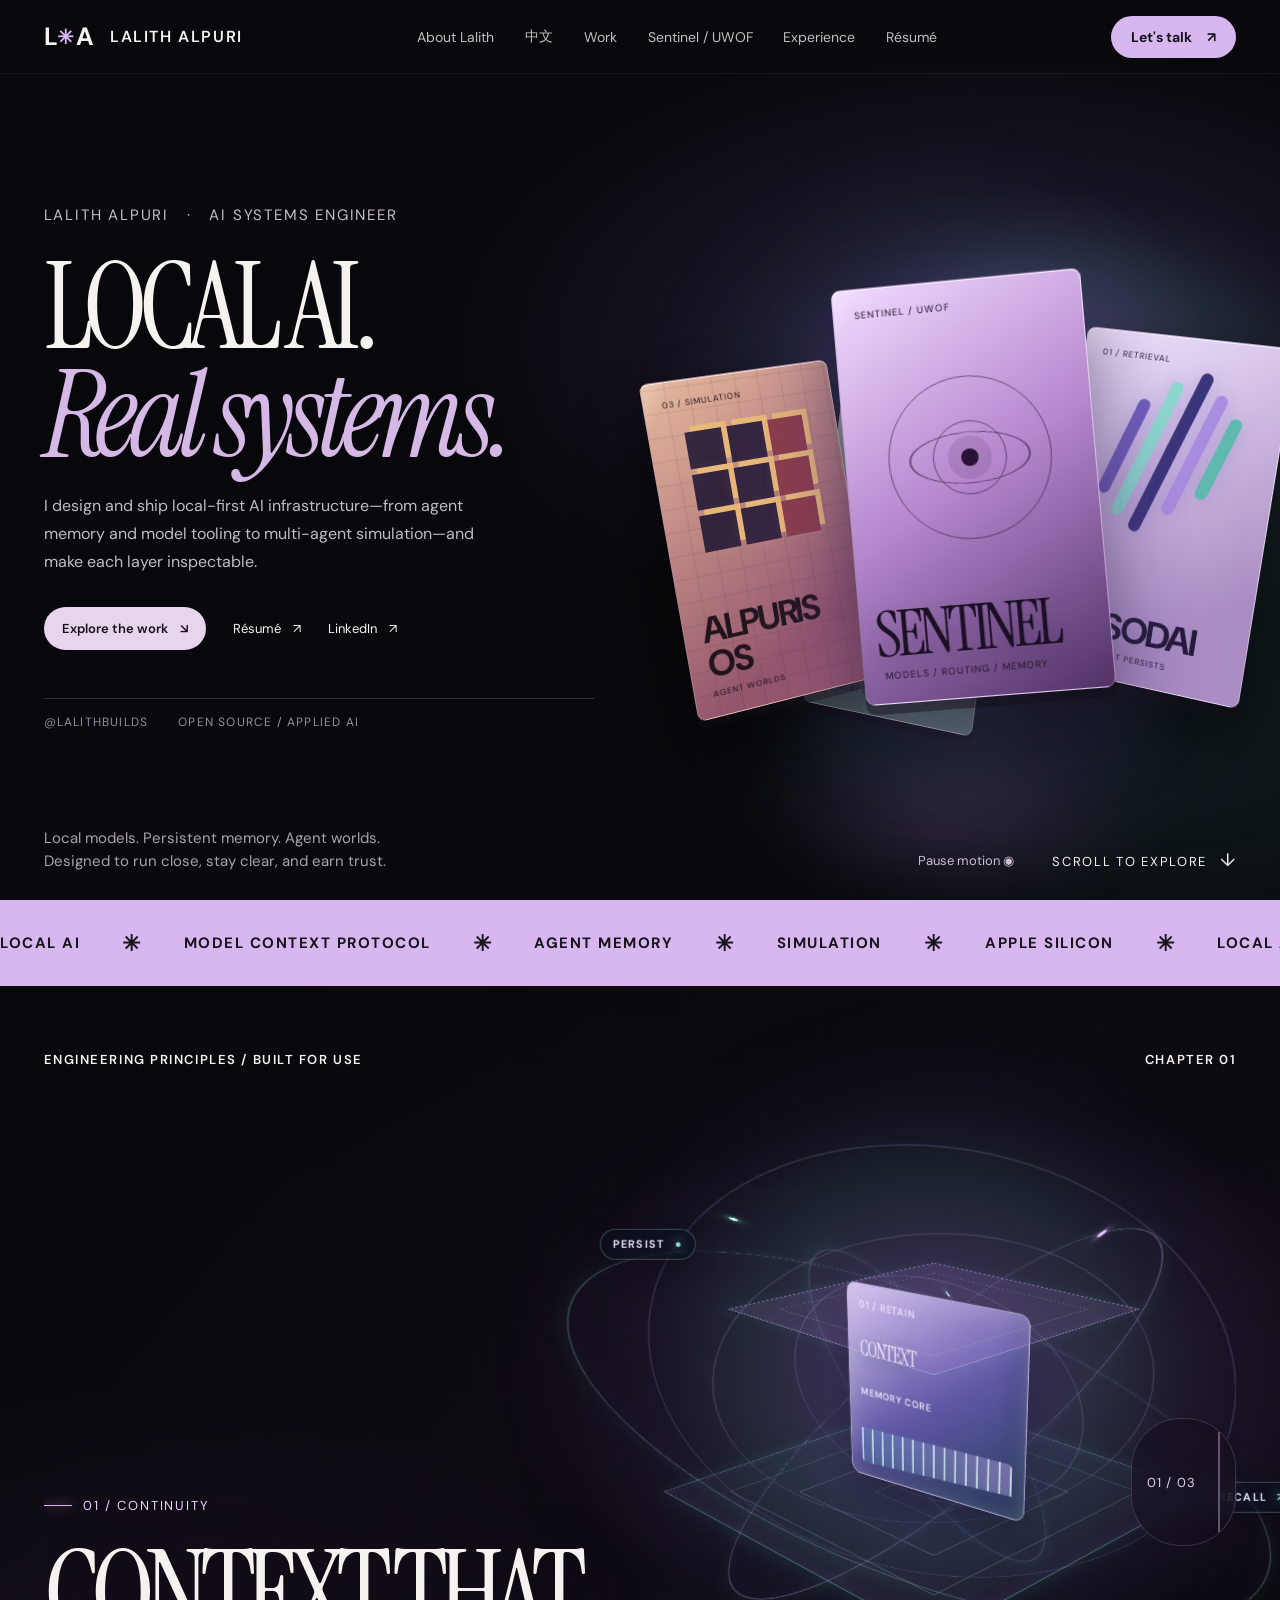
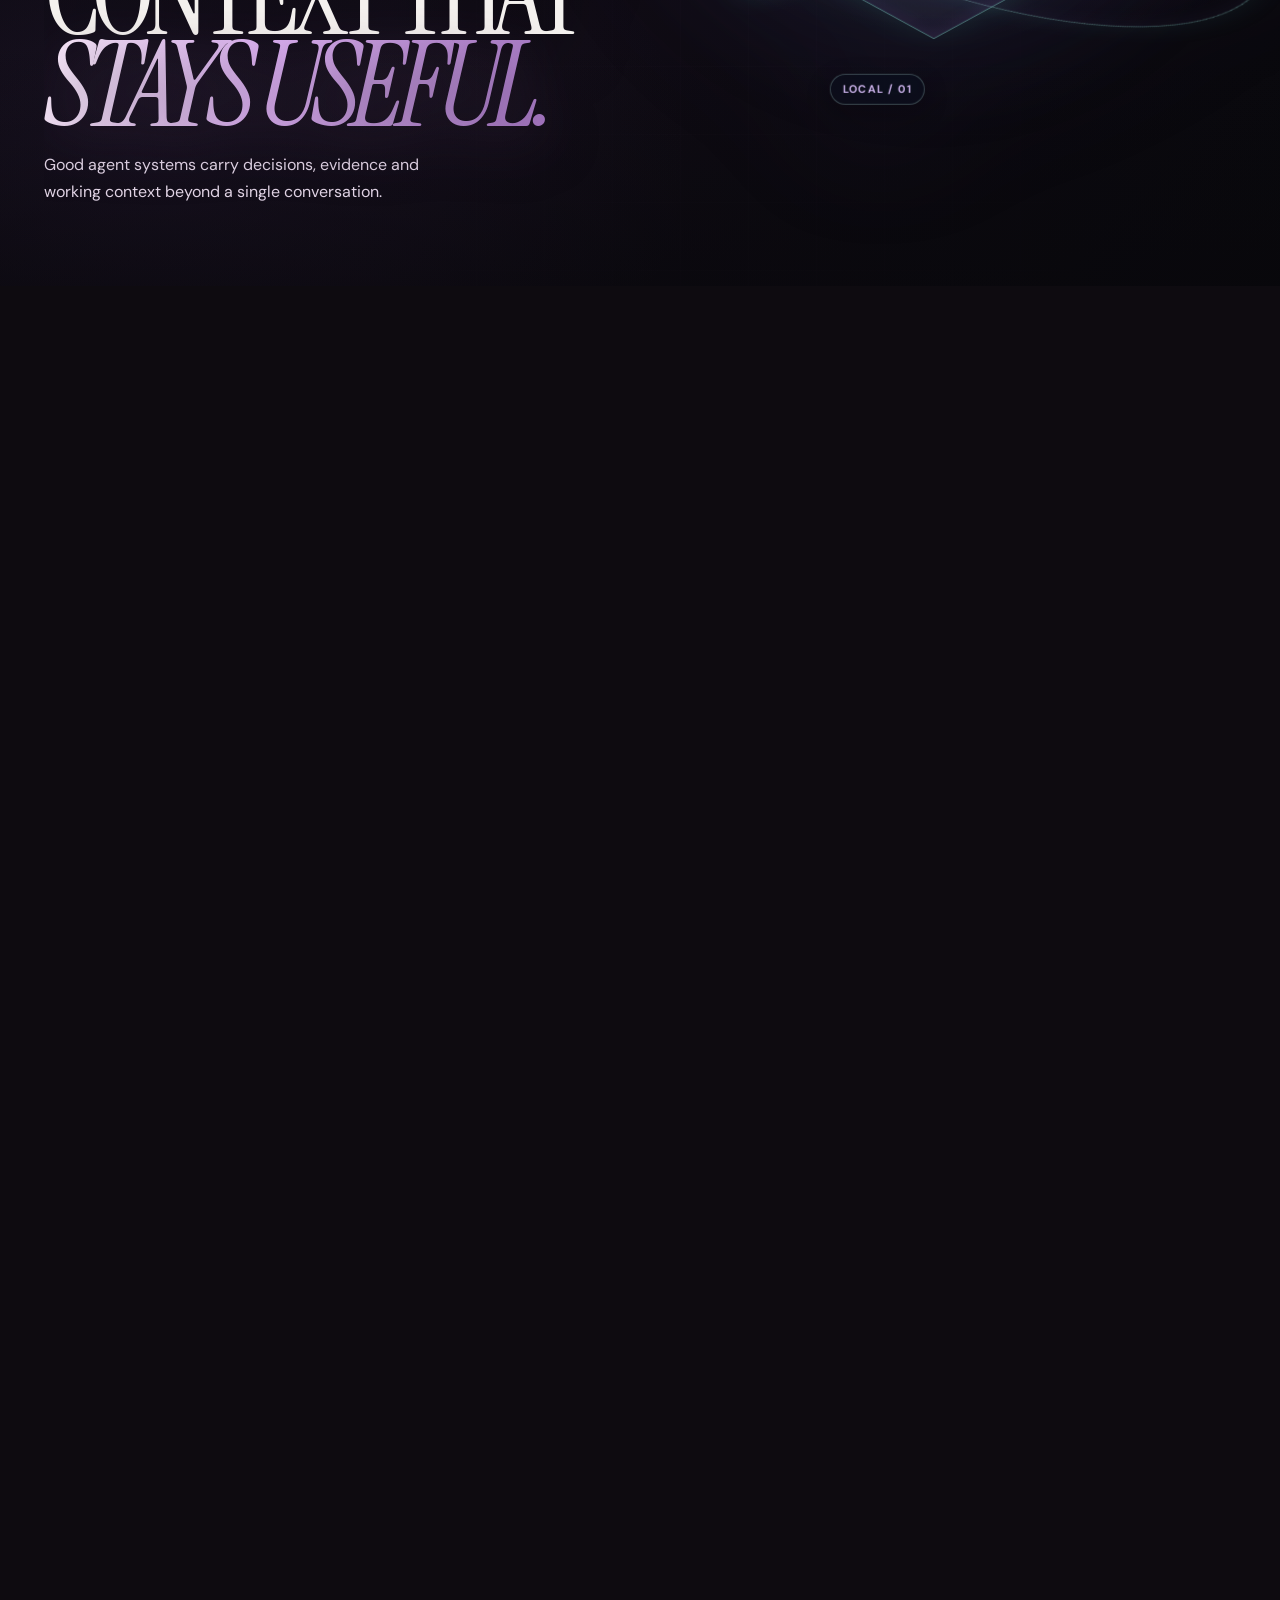
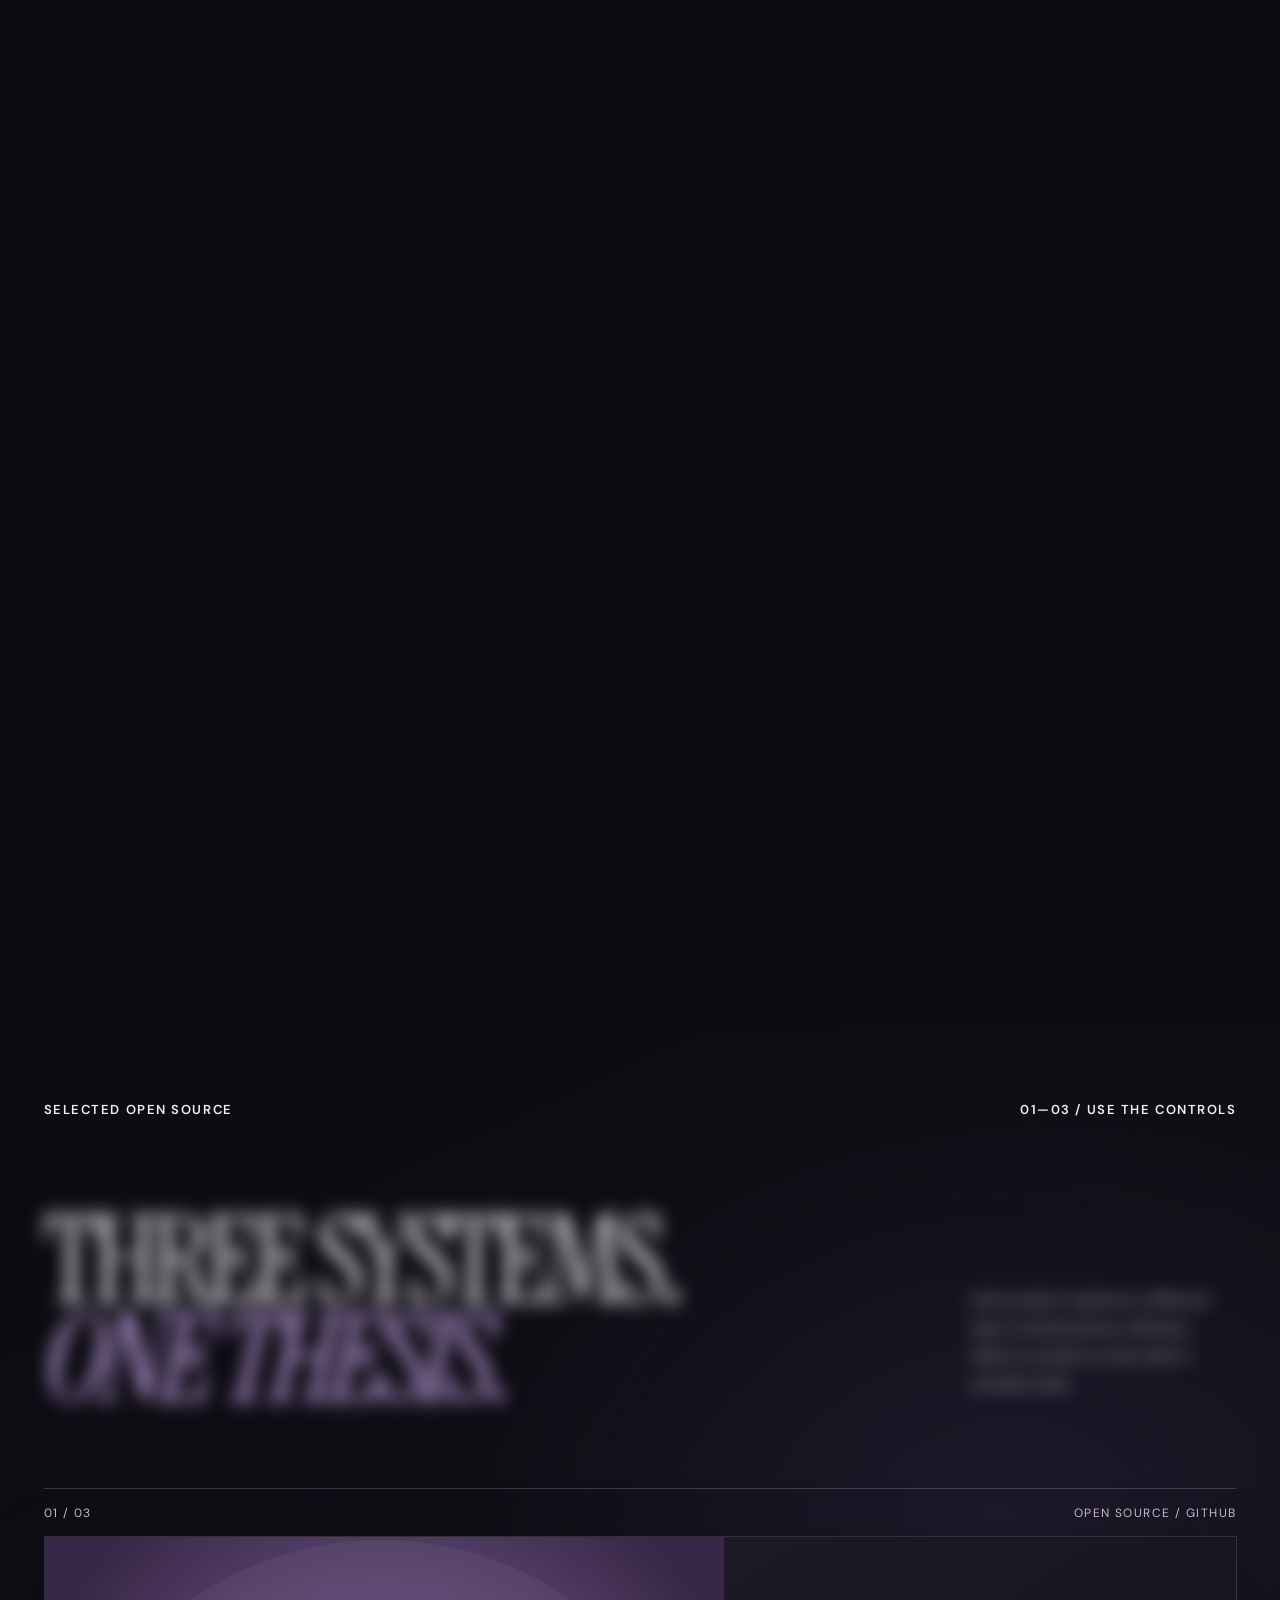
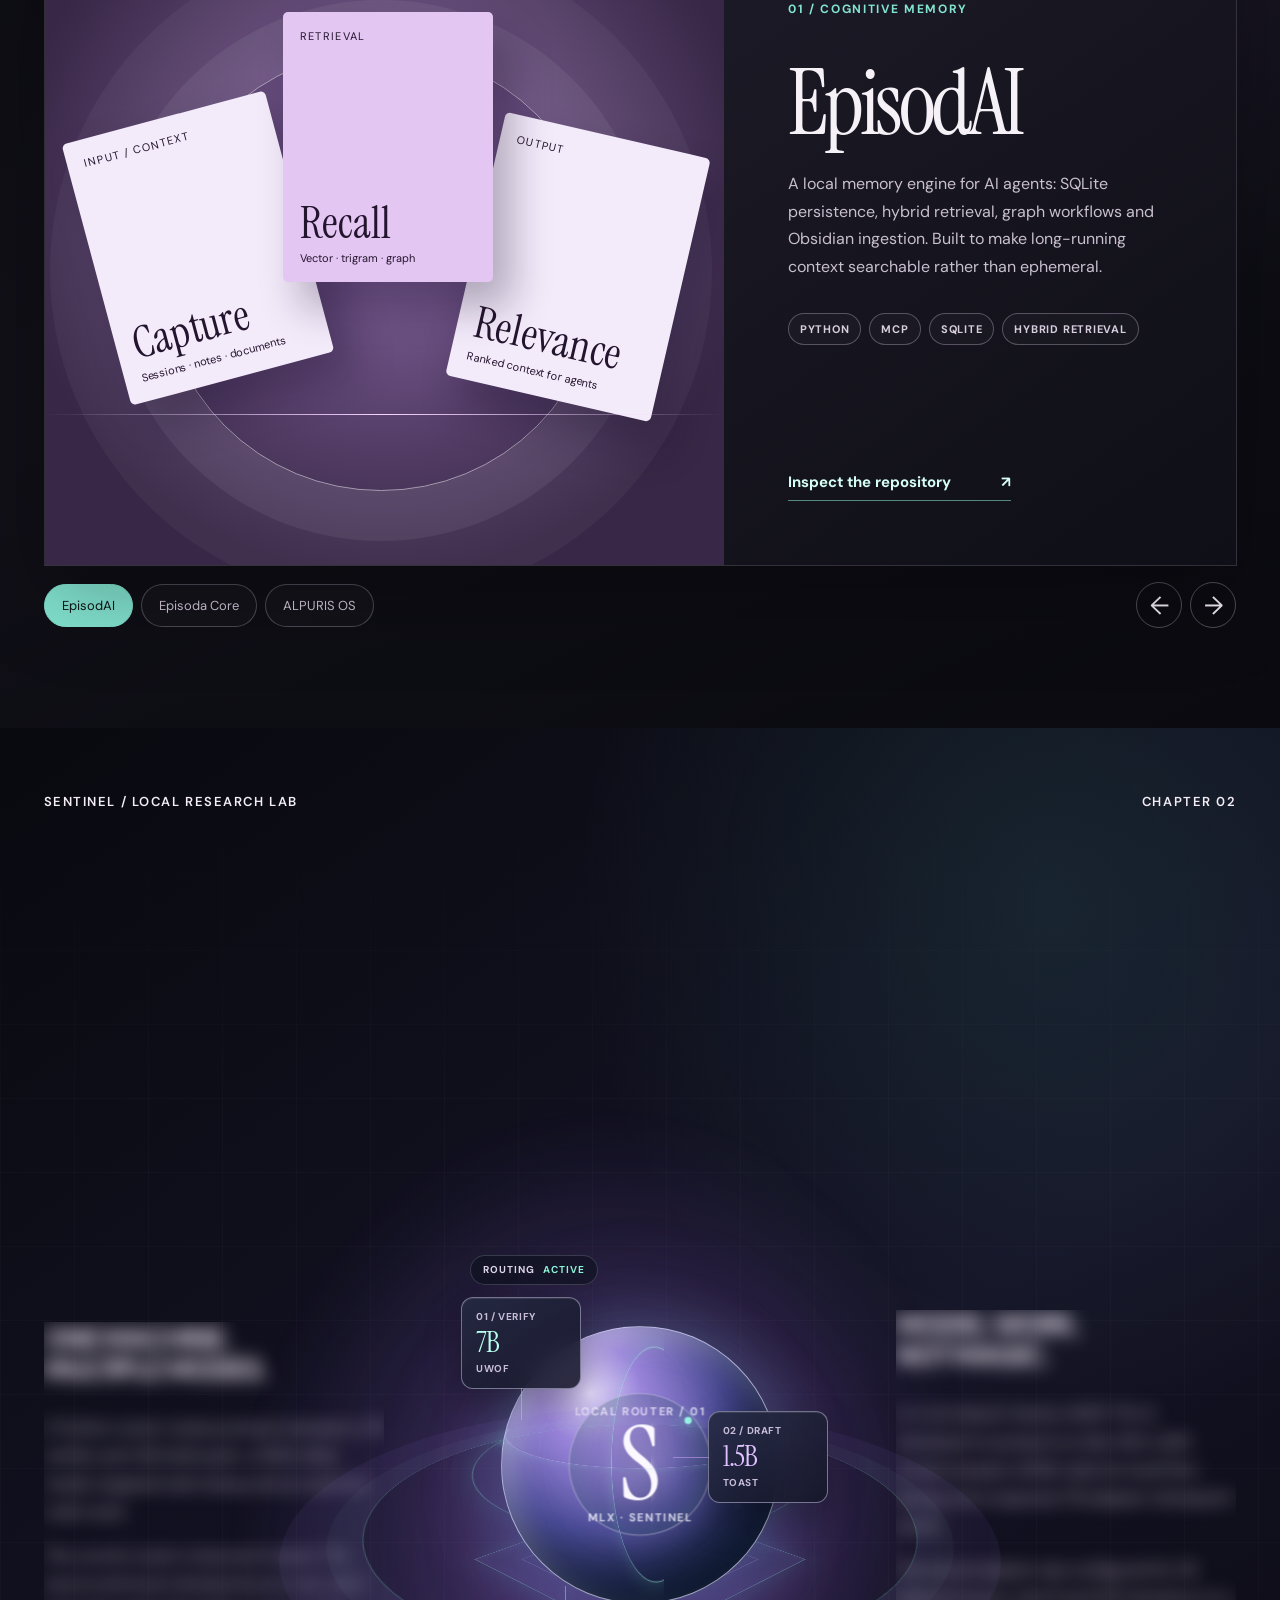
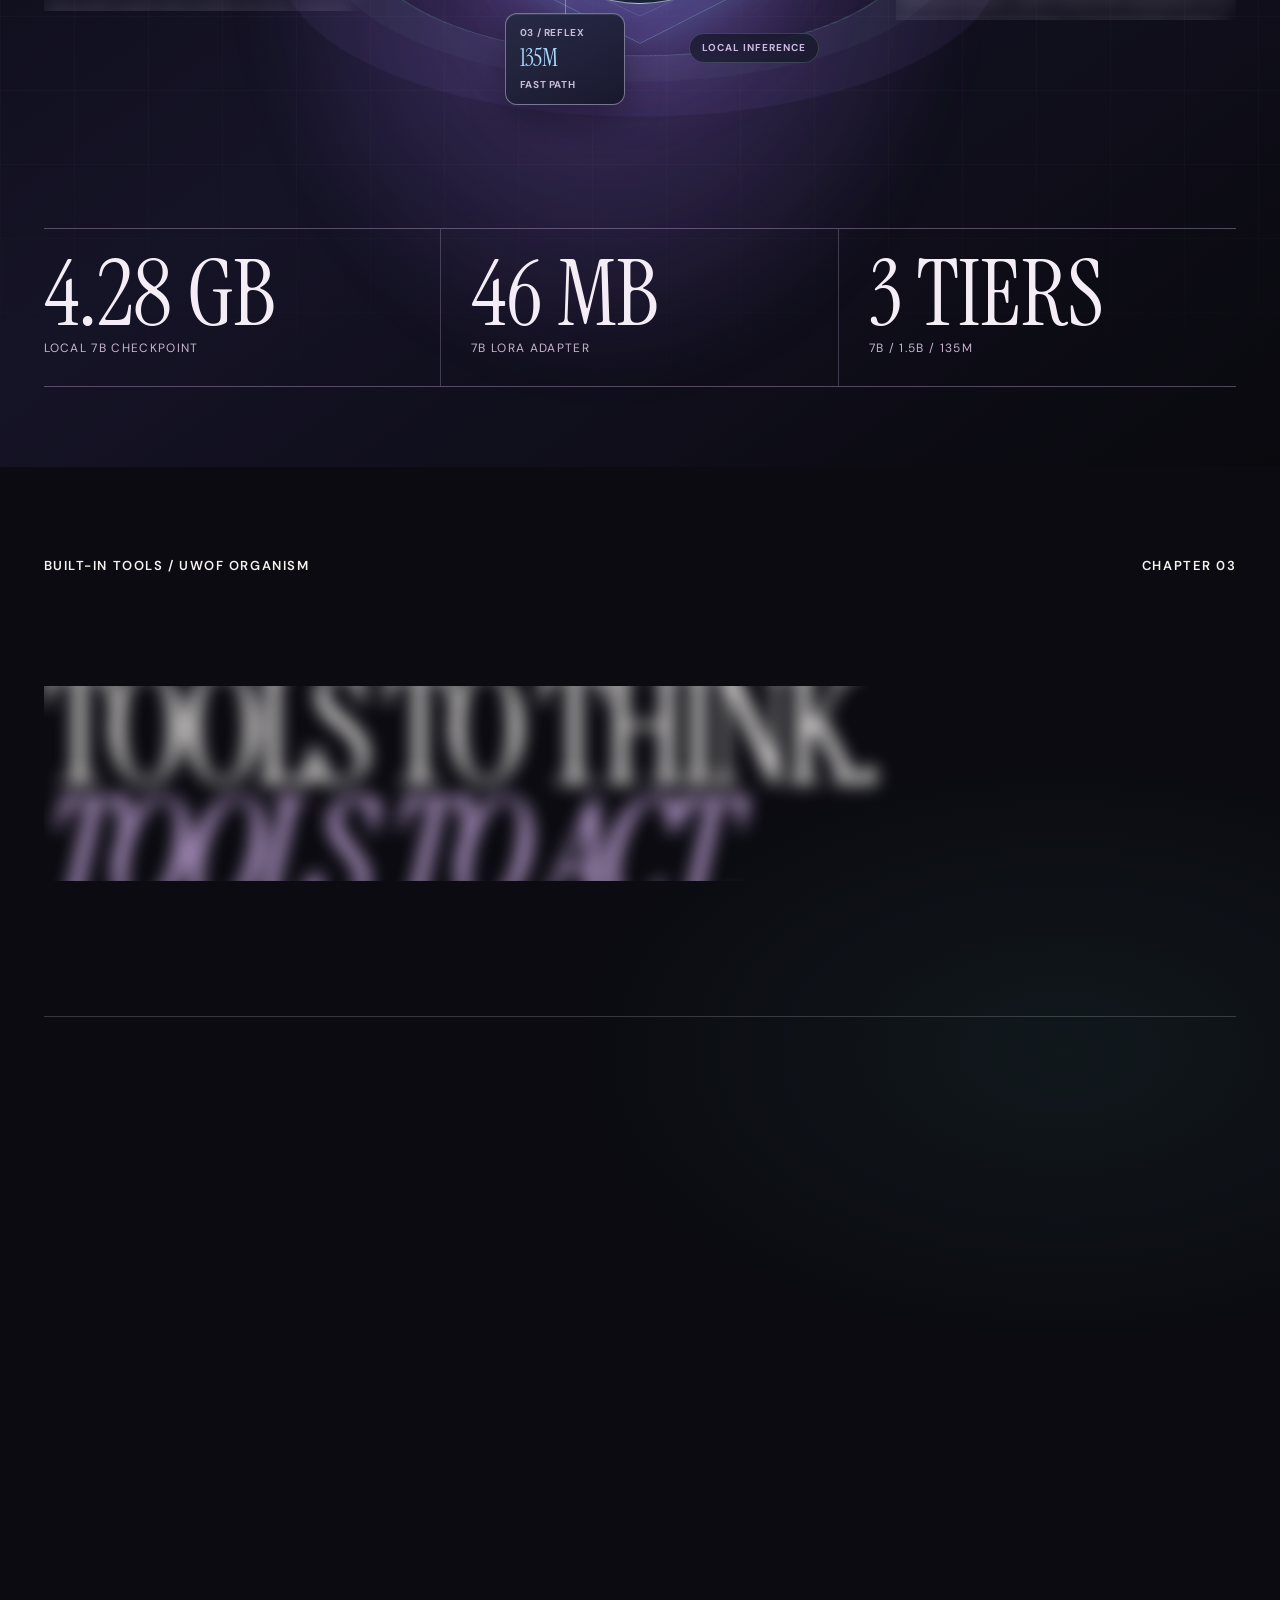
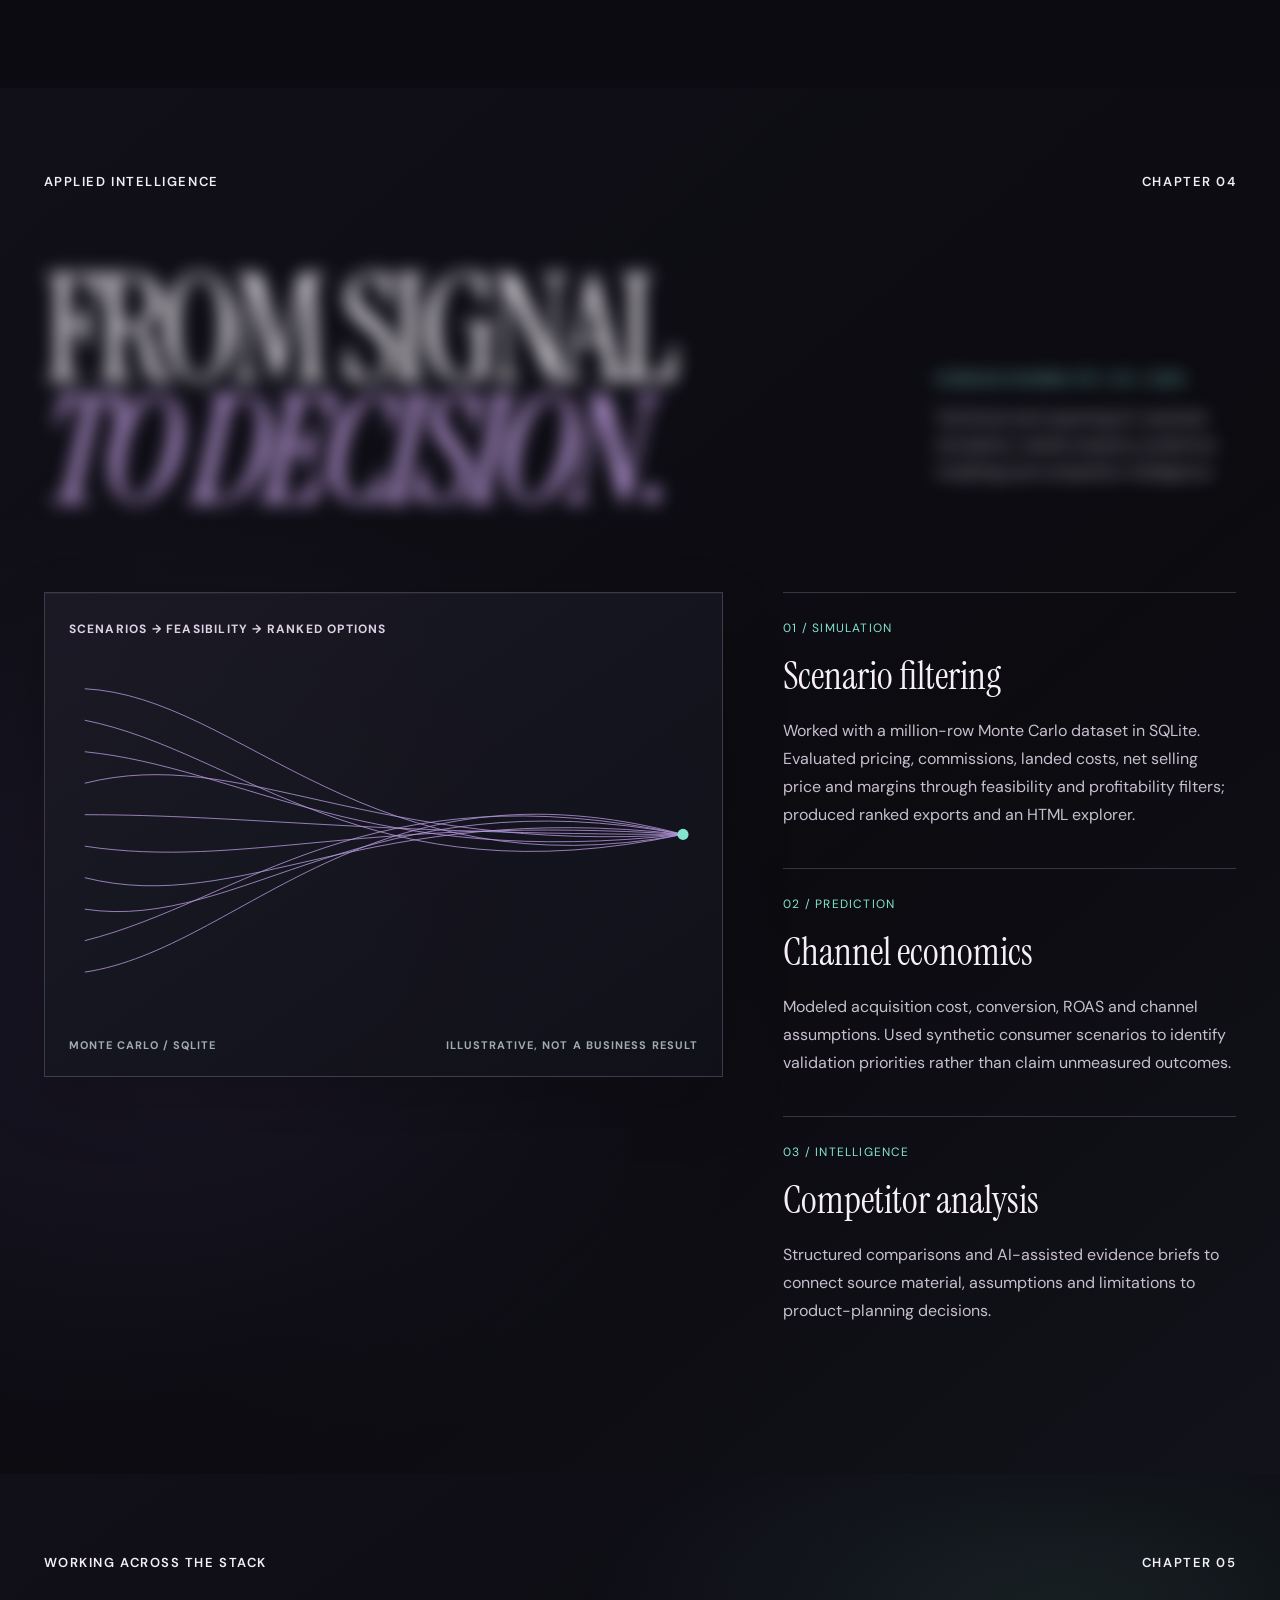
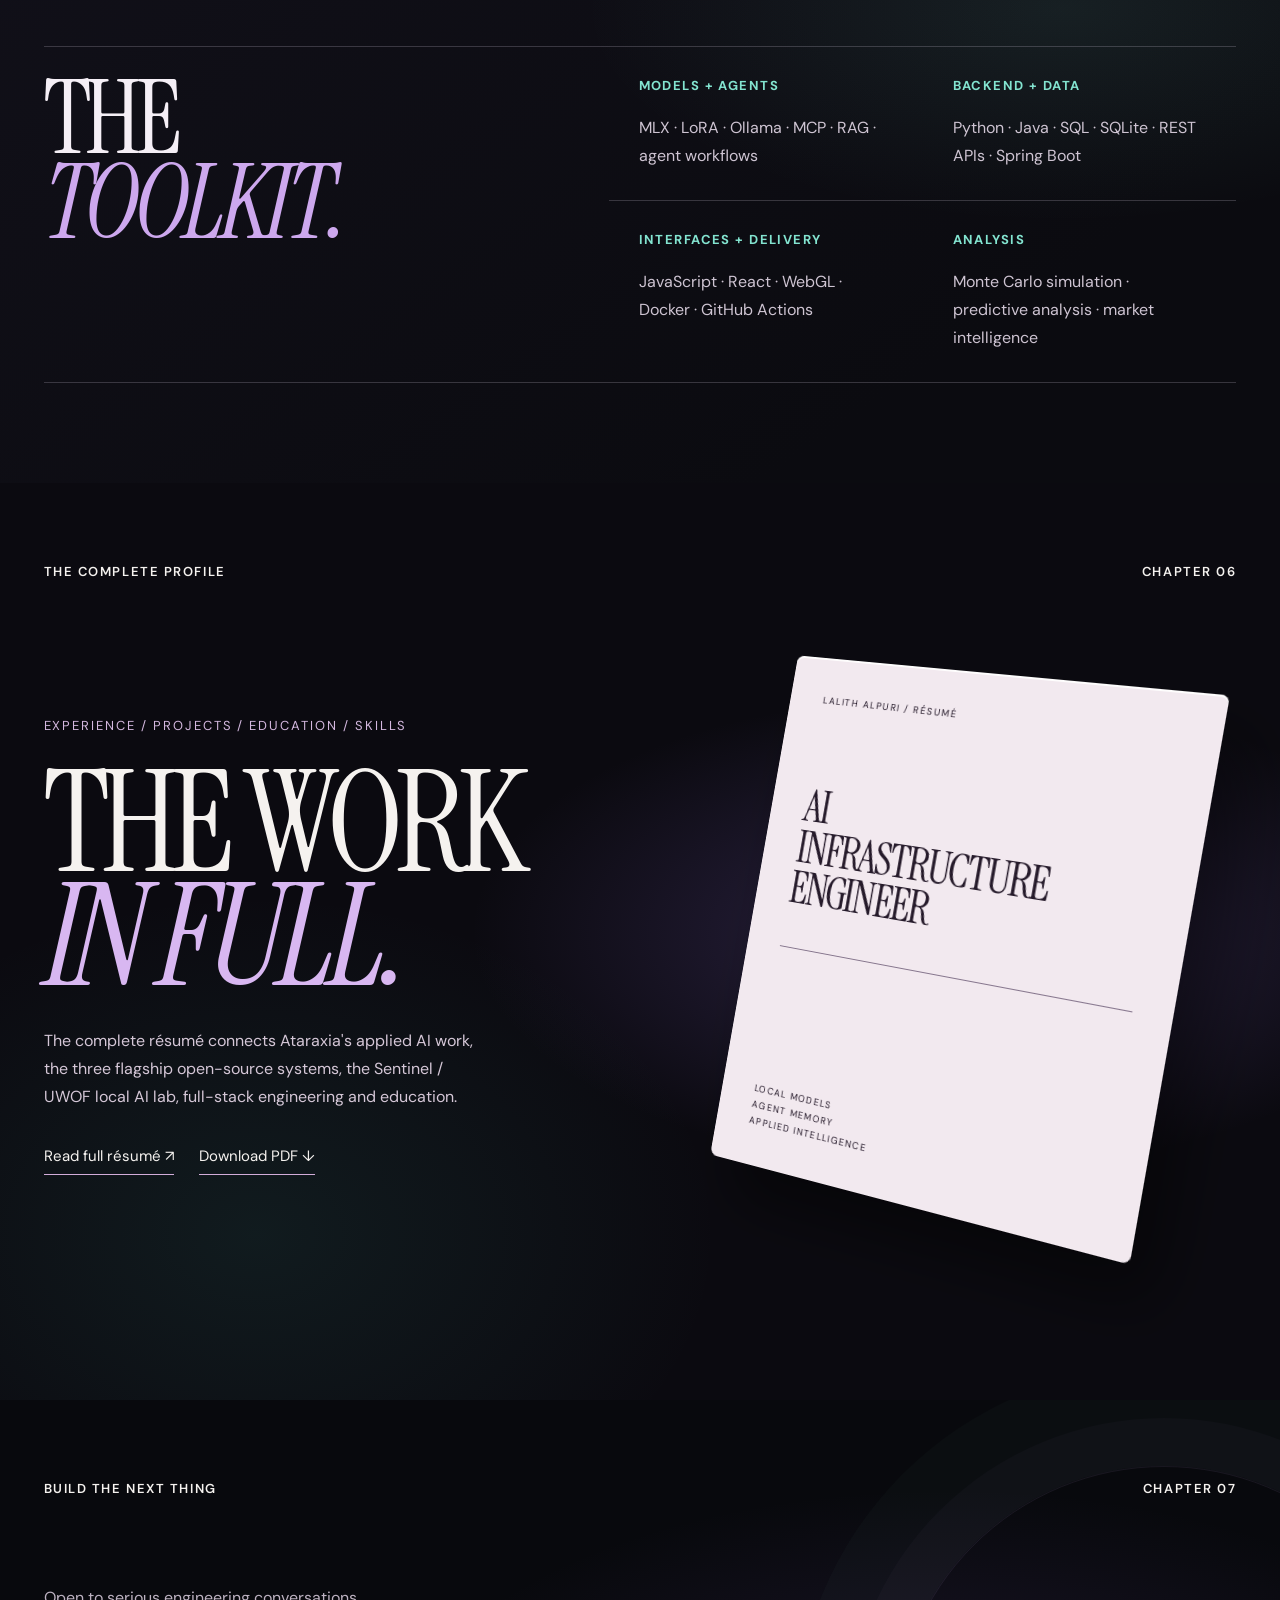
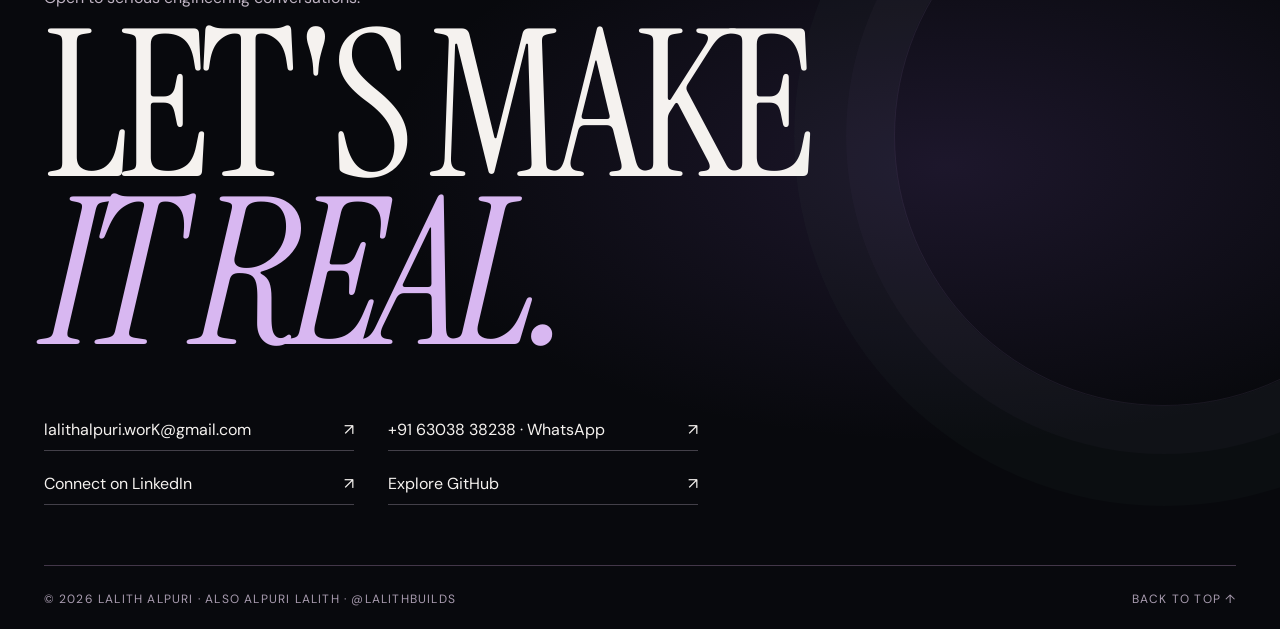
==== commit 6d828024: "seo: remove conflicting location from identity pages" ====
--- a/index.html
+++ b/index.html
@@ -12,7 +12,7 @@
 <meta property="og:type" content="profile"><meta property="og:title" content="Lalith Alpuri (Alpuri Lalith) | AI Systems &amp; Open Source">
 <meta property="og:description" content="Official profile of Lalith Alpuri (Alpuri Lalith; @lalithbuilds), AI systems engineer behind ALPURIS OS, EpisodAI, and Episoda Core MCP—local AI, agent memory, and multi-agent simulation.">
 <meta property="og:url" content="https://lalithbuilds.github.io/"><meta name="twitter:card" content="summary">
-<script type="application/ld+json">{"@context":"https://schema.org","@graph":[{"@type":"Person","@id":"https://lalithbuilds.github.io/#person","name":"Lalith Alpuri","givenName":"Lalith","familyName":"Alpuri","alternateName":["Alpuri Lalith","@lalithbuilds"],"url":"https://lalithbuilds.github.io/","mainEntityOfPage":"https://lalithbuilds.github.io/about.html","description":"Lalith Alpuri, also written Alpuri Lalith, is an AI systems engineer and open-source developer based in Bengaluru, India. He builds local-first AI infrastructure, agent memory software, and multi-agent simulations.","jobTitle":["AI Systems Engineer","Applied AI Strategist"],"address":{"@type":"PostalAddress","addressLocality":"Bengaluru","addressCountry":"IN"},"sameAs":["https://github.com/lalithbuilds","https://www.linkedin.com/in/lalith-alpuri/"],"knowsAbout":["local AI","AI agents","Model Context Protocol","RAG","MLX","LoRA fine-tuning","multi-agent simulation","predictive analysis","SQLite","Docker"]},{"@type":"WebSite","name":"Lalith Alpuri — AI systems engineering","url":"https://lalithbuilds.github.io/","about":{"@id":"https://lalithbuilds.github.io/#person"}},{"@type":"SoftwareSourceCode","name":"ALPURIS OS","codeRepository":"https://github.com/lalithbuilds/alpuris-os","creator":{"@id":"https://lalithbuilds.github.io/#person"}},{"@type":"SoftwareSourceCode","name":"EpisodAI","codeRepository":"https://github.com/lalithbuilds/episodai","creator":{"@id":"https://lalithbuilds.github.io/#person"}},{"@type":"SoftwareSourceCode","name":"Episoda Core MCP","codeRepository":"https://github.com/lalithbuilds/episoda-core-mcp","creator":{"@id":"https://lalithbuilds.github.io/#person"}}]}</script>
+<script type="application/ld+json">{"@context":"https://schema.org","@graph":[{"@type":"Person","@id":"https://lalithbuilds.github.io/#person","name":"Lalith Alpuri","givenName":"Lalith","familyName":"Alpuri","alternateName":["Alpuri Lalith","@lalithbuilds"],"url":"https://lalithbuilds.github.io/","mainEntityOfPage":"https://lalithbuilds.github.io/about.html","description":"Lalith Alpuri, also written Alpuri Lalith, is an AI systems engineer and open-source developer He builds local-first AI infrastructure, agent memory software, and multi-agent simulations.","jobTitle":["AI Systems Engineer","Applied AI Strategist"],"sameAs":["https://github.com/lalithbuilds","https://www.linkedin.com/in/lalith-alpuri/"],"knowsAbout":["local AI","AI agents","Model Context Protocol","RAG","MLX","LoRA fine-tuning","multi-agent simulation","predictive analysis","SQLite","Docker"]},{"@type":"WebSite","name":"Lalith Alpuri — AI systems engineering","url":"https://lalithbuilds.github.io/","about":{"@id":"https://lalithbuilds.github.io/#person"}},{"@type":"SoftwareSourceCode","name":"ALPURIS OS","codeRepository":"https://github.com/lalithbuilds/alpuris-os","creator":{"@id":"https://lalithbuilds.github.io/#person"}},{"@type":"SoftwareSourceCode","name":"EpisodAI","codeRepository":"https://github.com/lalithbuilds/episodai","creator":{"@id":"https://lalithbuilds.github.io/#person"}},{"@type":"SoftwareSourceCode","name":"Episoda Core MCP","codeRepository":"https://github.com/lalithbuilds/episoda-core-mcp","creator":{"@id":"https://lalithbuilds.github.io/#person"}}]}</script>
 <link rel="preconnect" href="https://fonts.googleapis.com">
 <link rel="preconnect" href="https://fonts.gstatic.com" crossorigin>
 <link href="https://fonts.googleapis.com/css2?family=DM+Sans:wght@400;500;600;700&family=Instrument+Serif:ital@0;1&display=swap" rel="stylesheet">
@@ -29,7 +29,7 @@
     <h1 id="hero-title">LOCAL AI.<br><span class="title-italic">Real systems.</span></h1>
     <p class="hero-deck">I design and ship local-first AI infrastructure—from agent memory and model tooling to multi-agent simulation—and make each layer inspectable.</p>
     <div class="hero-actions"><a class="hero-primary" href="#work">Explore the work <span>↘</span></a><a href="resume.html">Résumé <span>↗</span></a><a href="https://www.linkedin.com/in/lalith-alpuri/" target="_blank" rel="noopener noreferrer">LinkedIn <span>↗</span></a></div>
-    <div class="hero-meta"><span>BASED IN BENGALURU, INDIA</span><span>OPEN SOURCE / APPLIED AI</span></div>
+    <div class="hero-meta"><span>@LALITHBUILDS</span><span>OPEN SOURCE / APPLIED AI</span></div>
   </div>
   <div class="hero-scene" id="hero-scene" aria-label="Floating project cards for Lalith Alpuri's AI systems">
     <div class="scene-glow" aria-hidden="true"></div><div class="scene-ground" aria-hidden="true"></div>
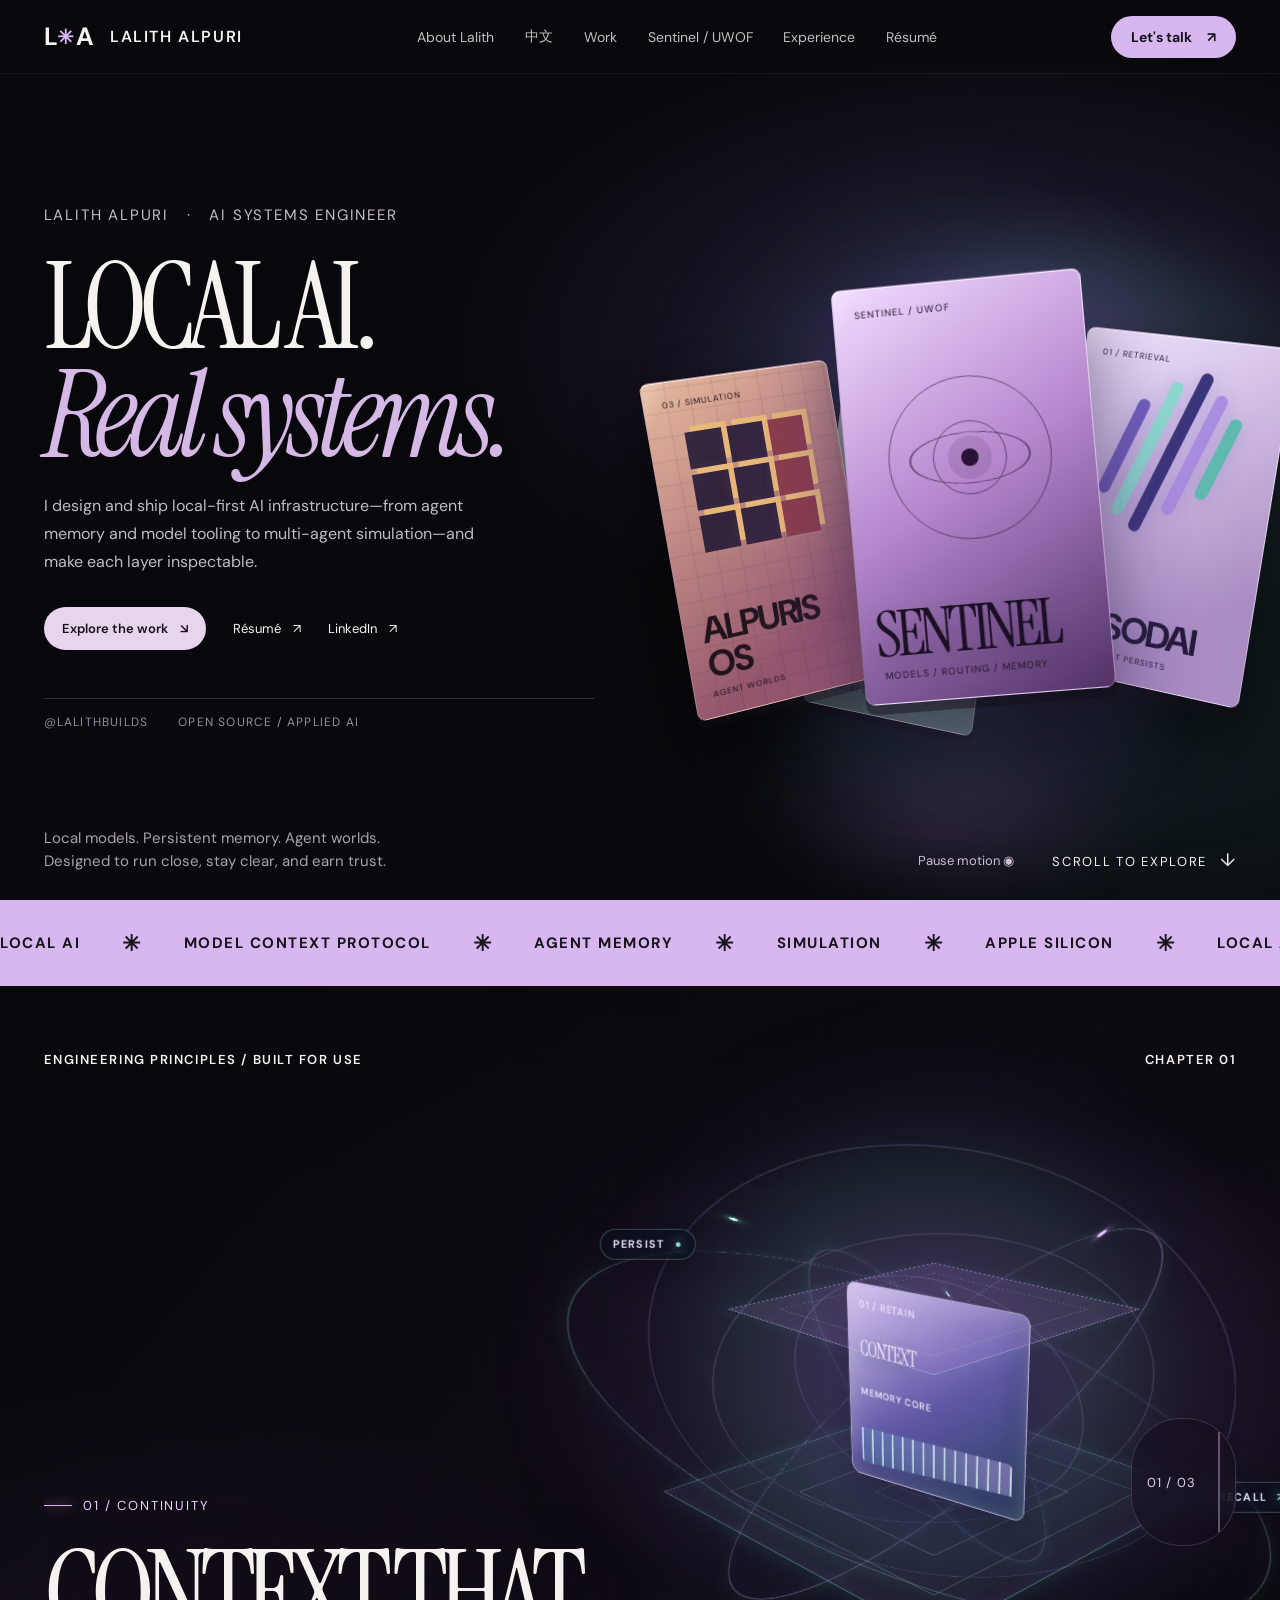
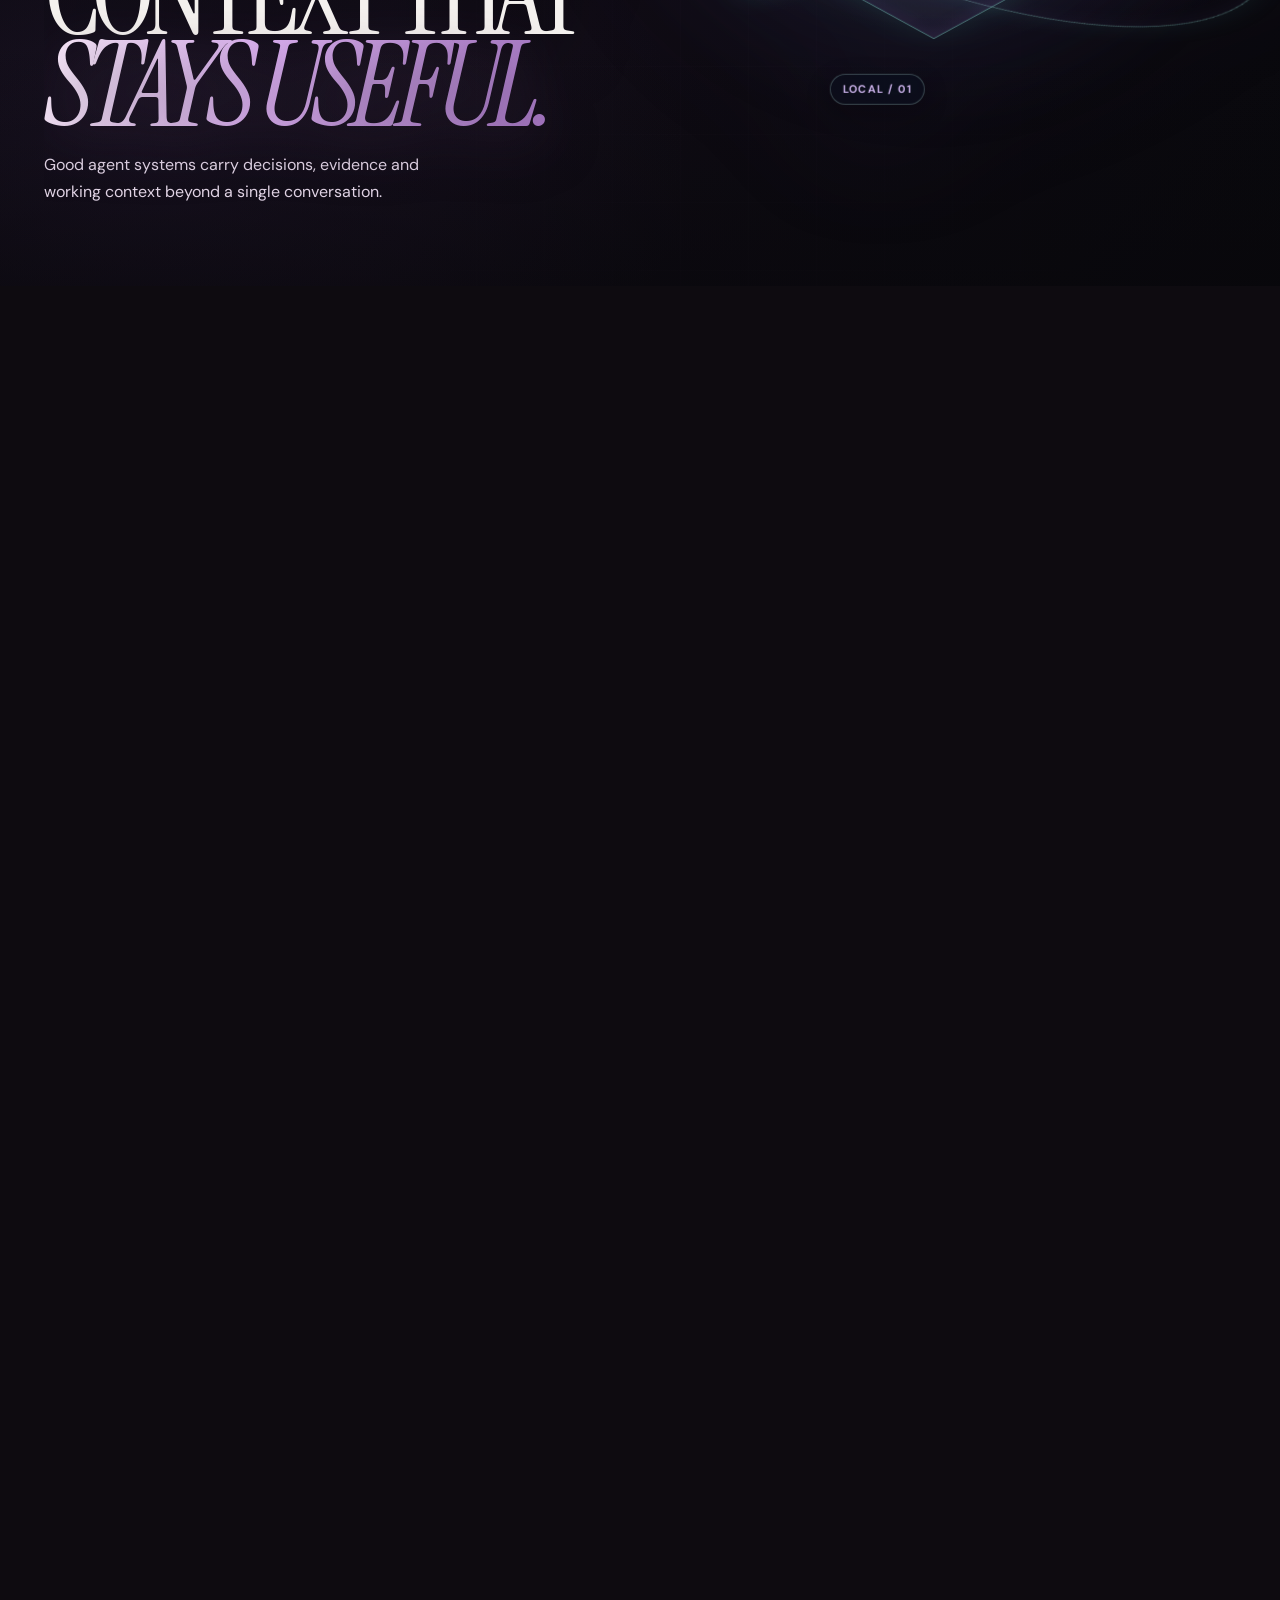
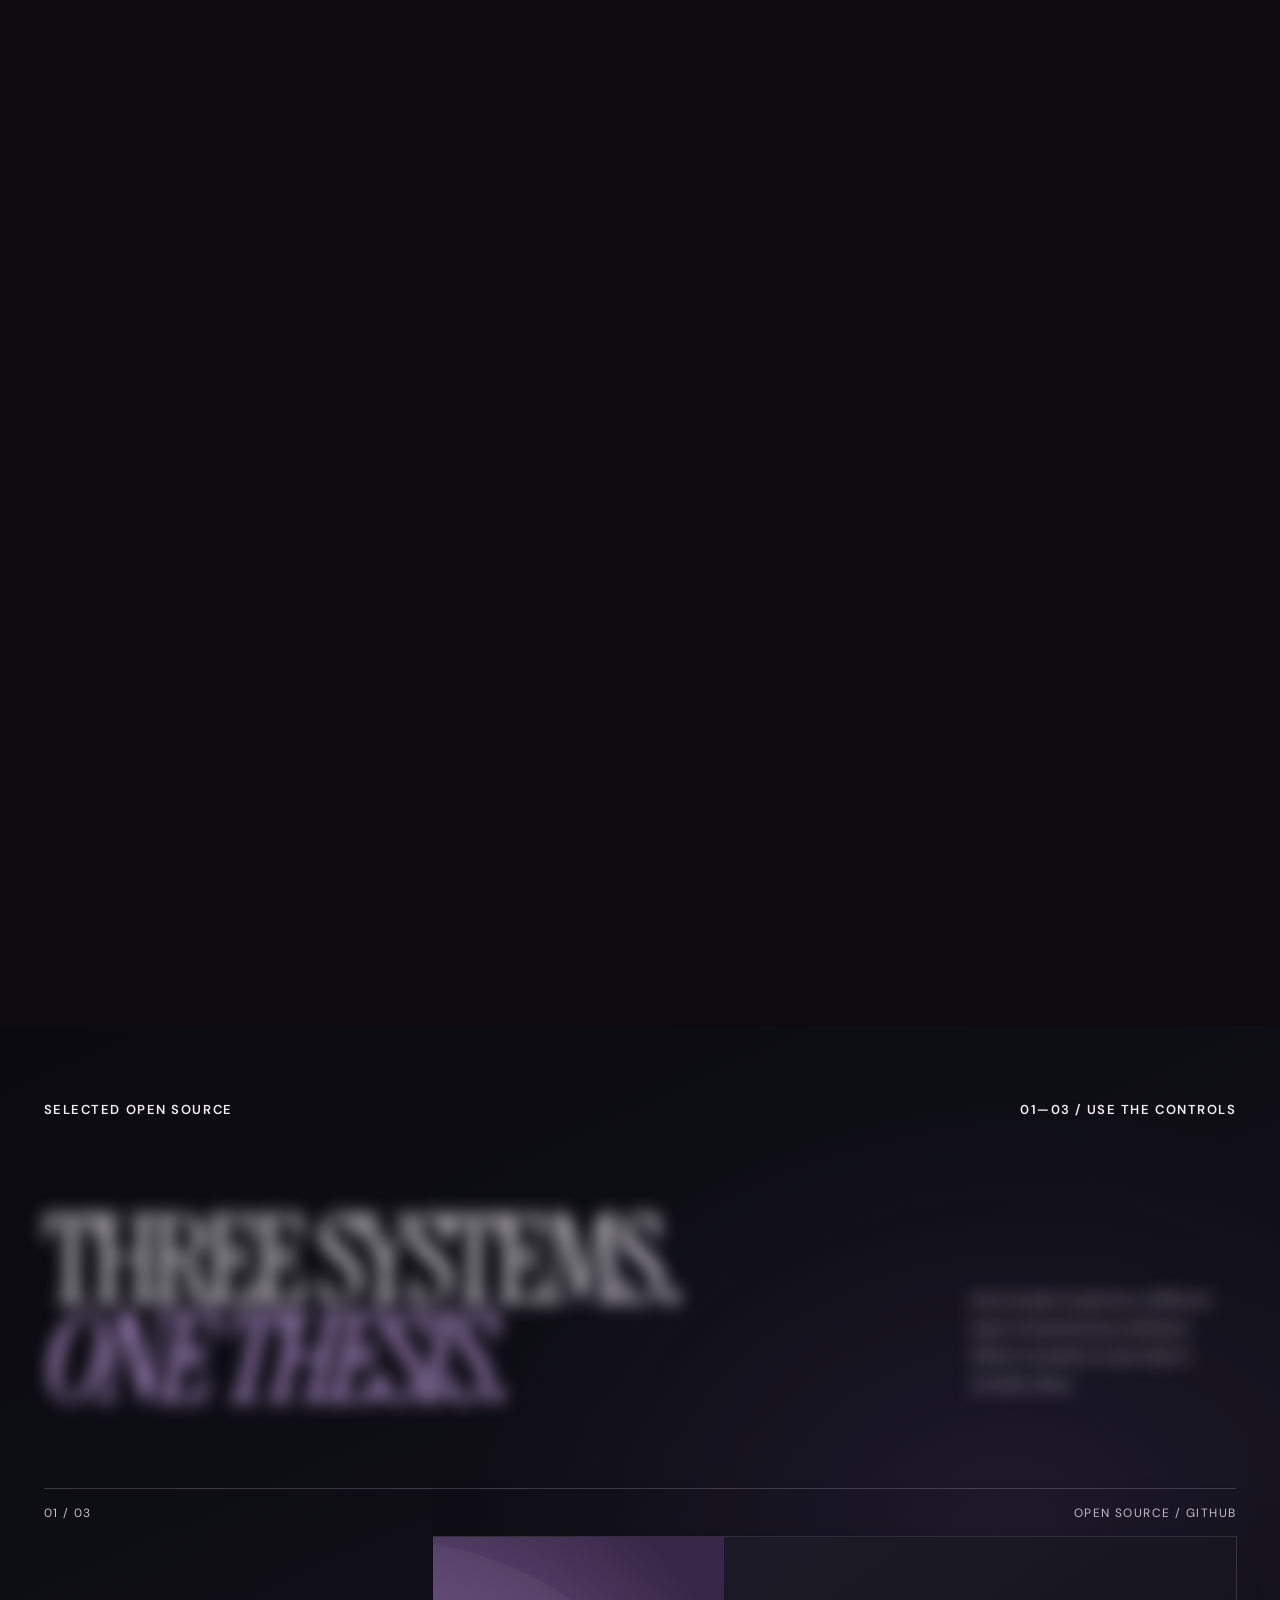
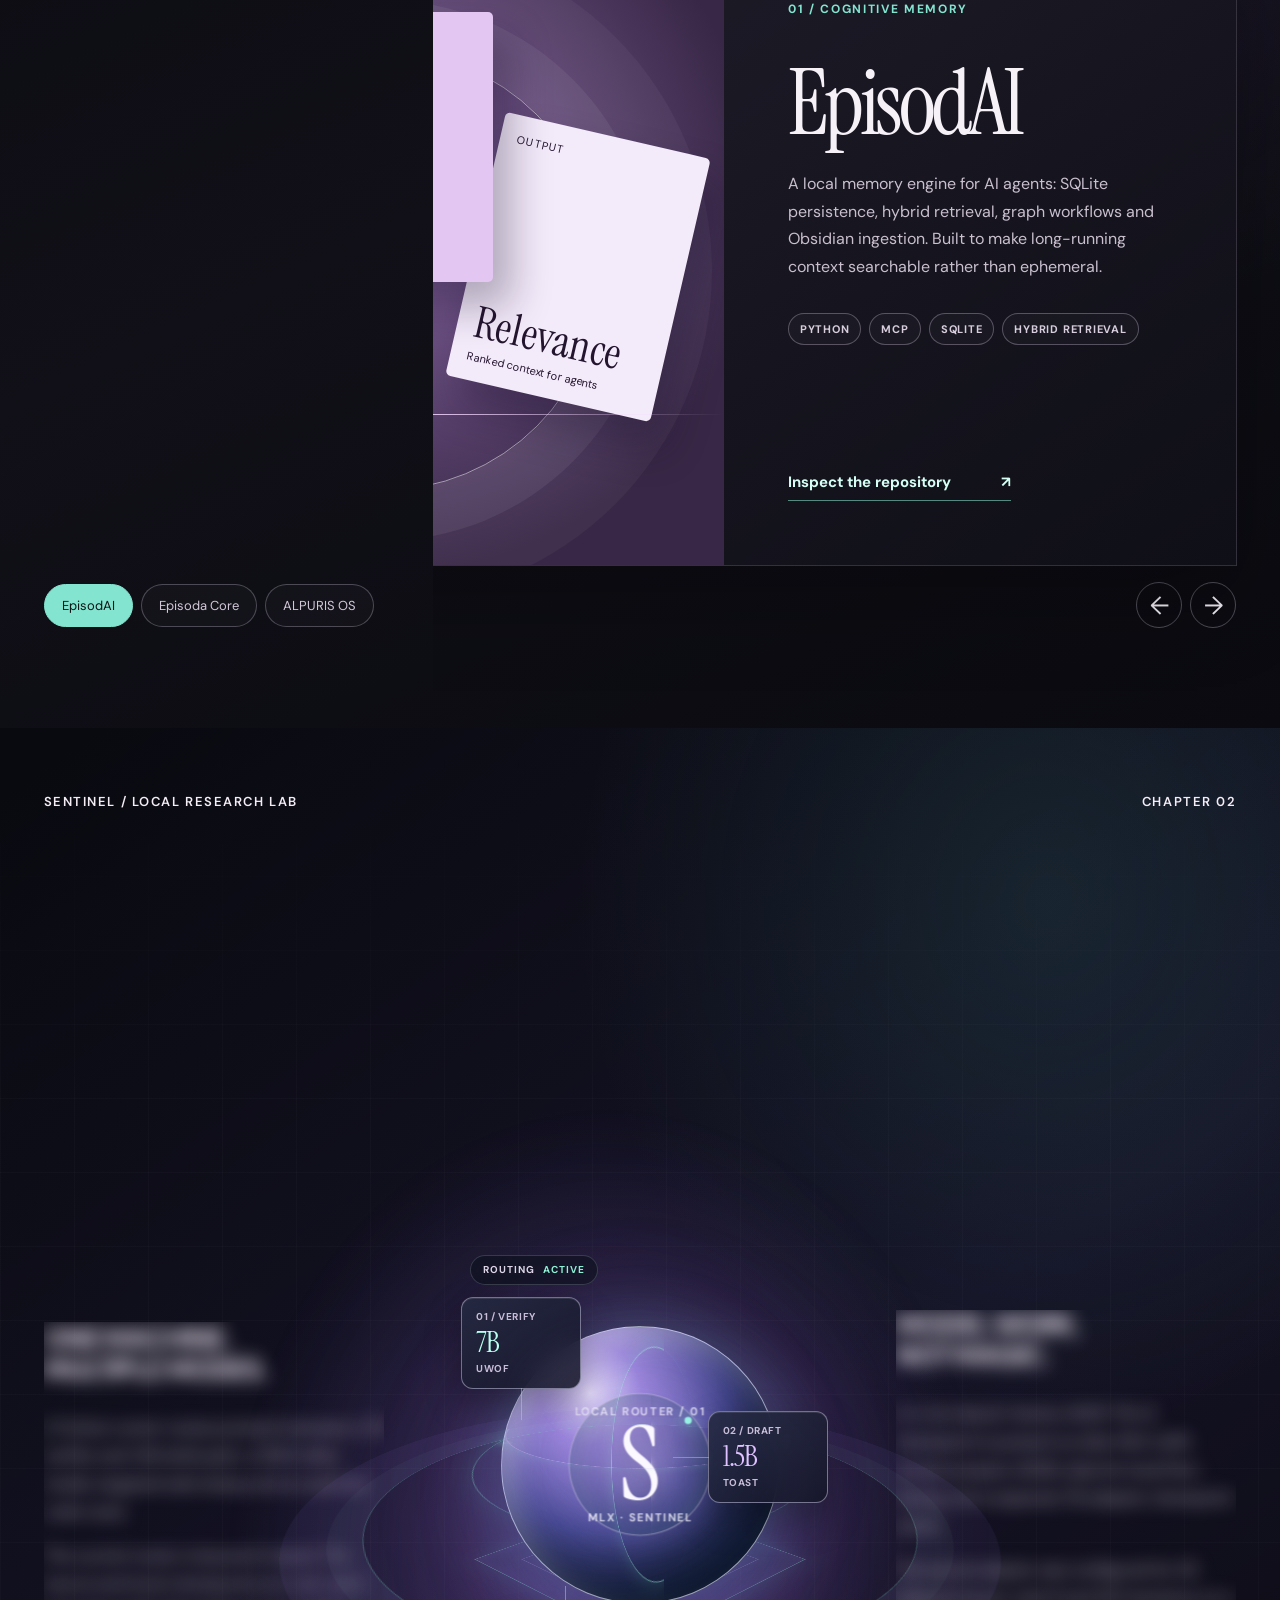
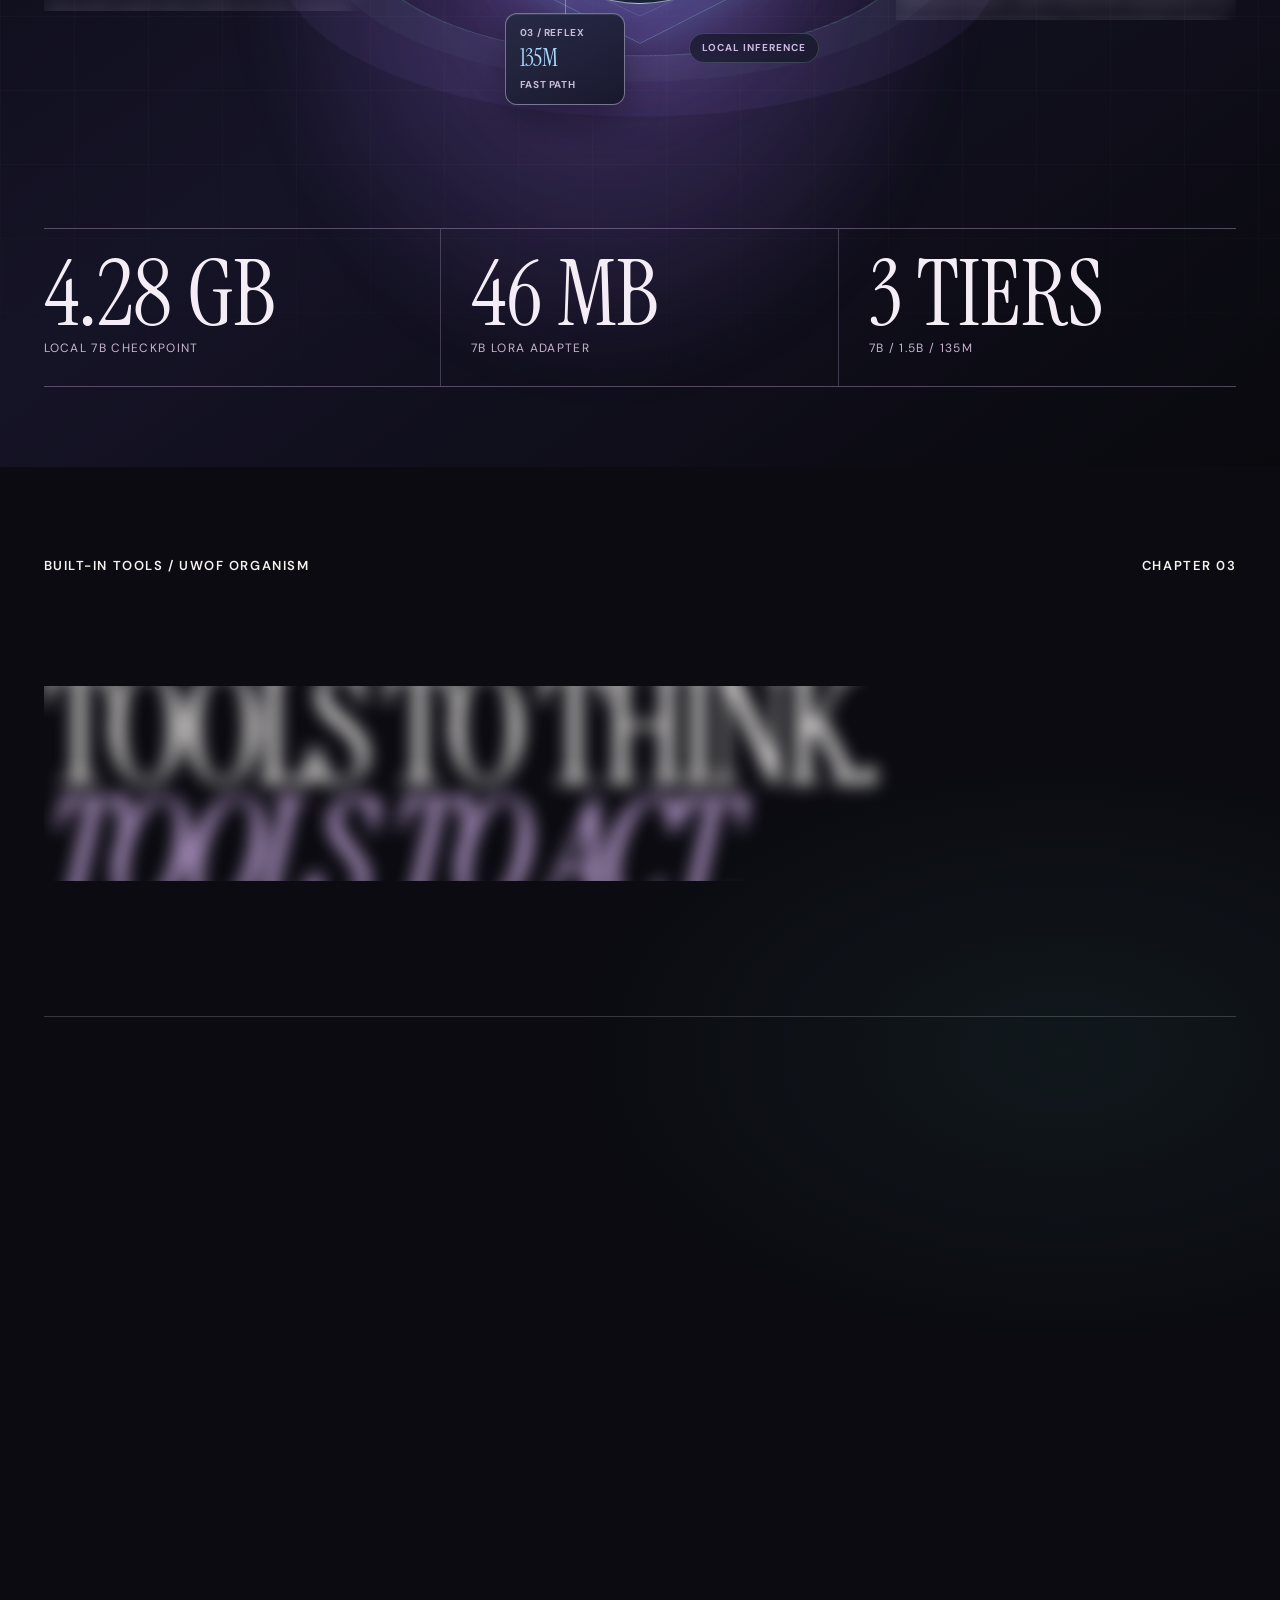
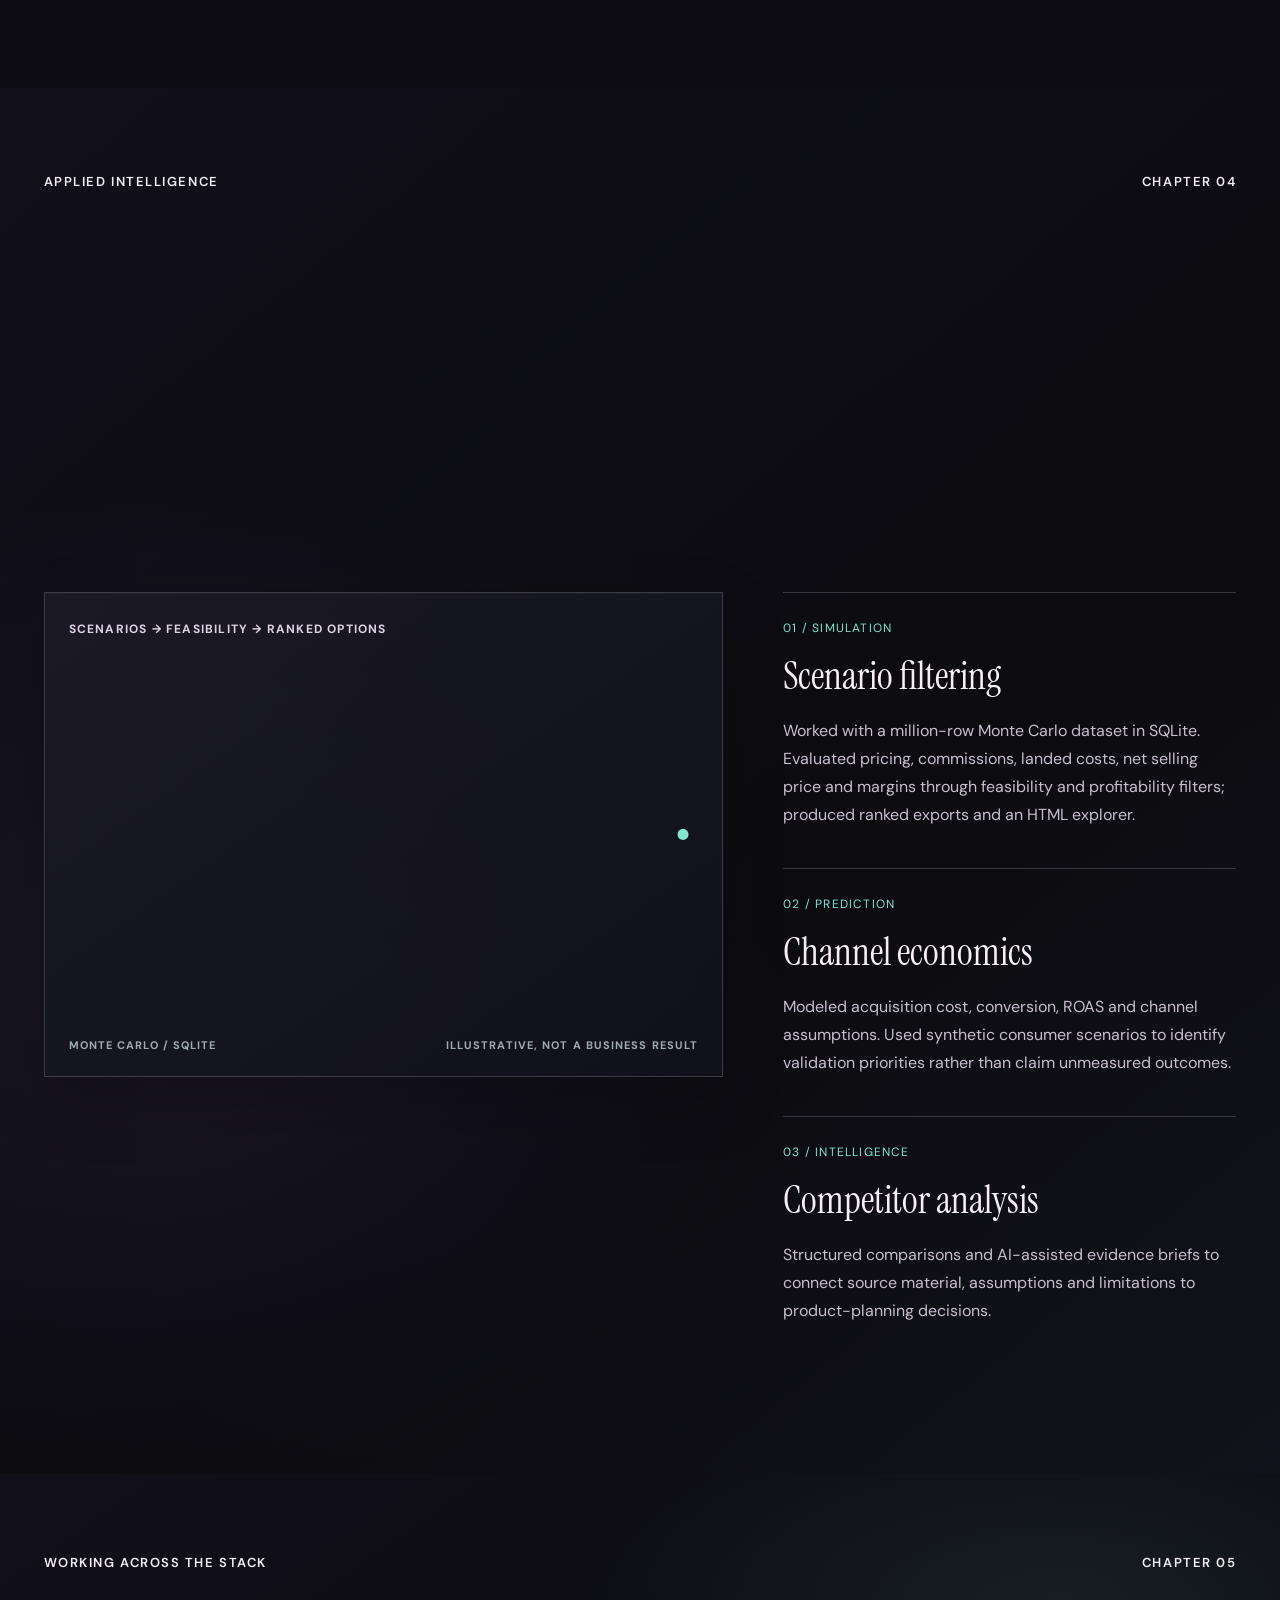
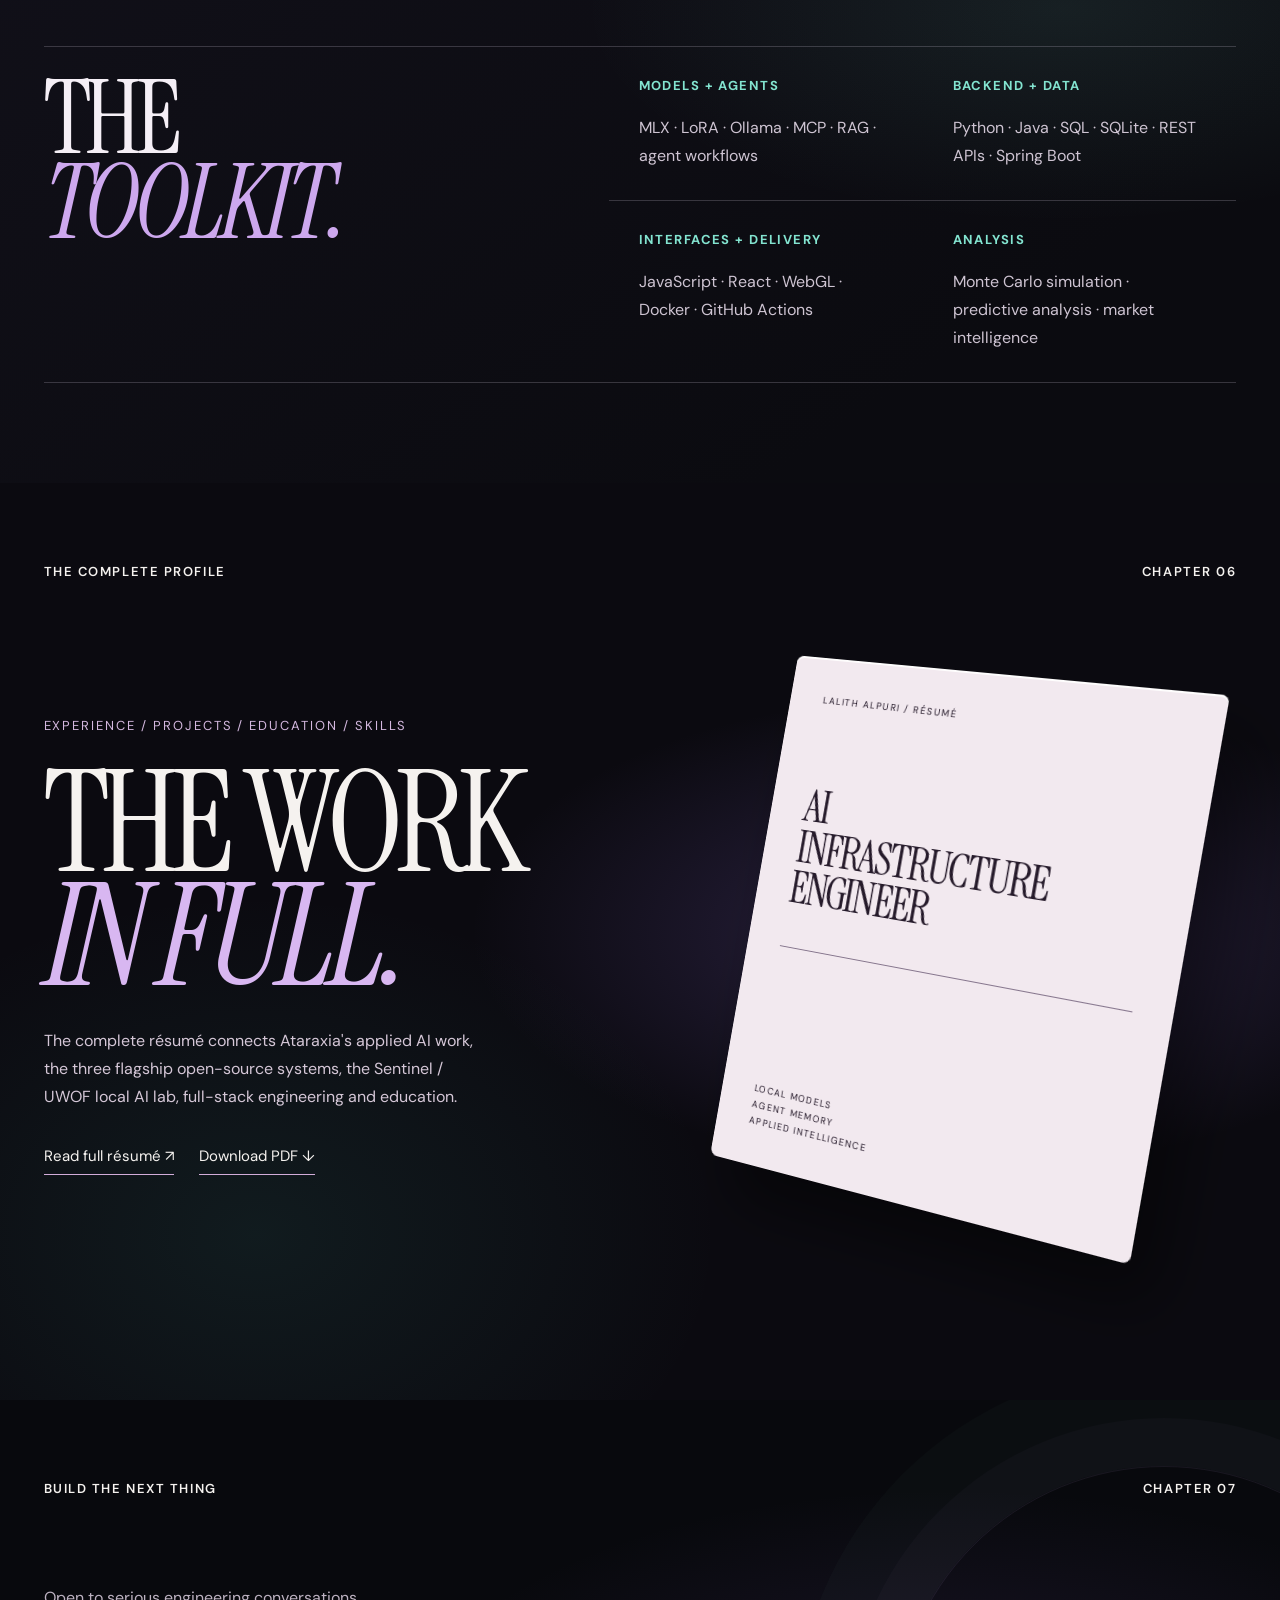
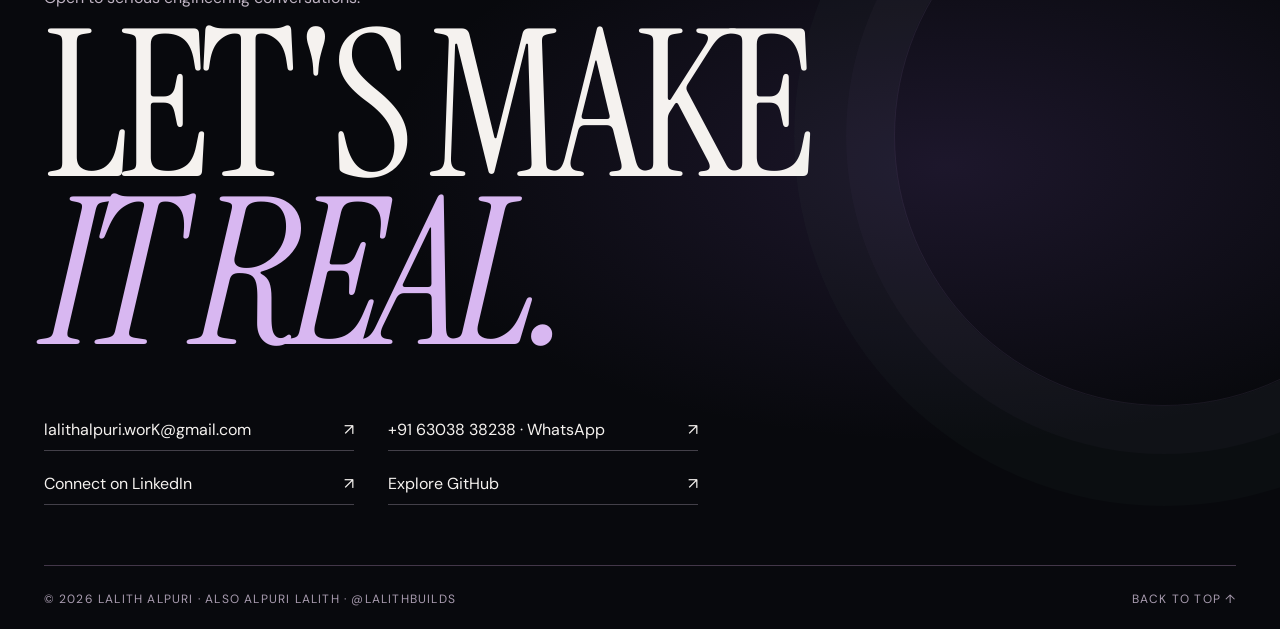
==== commit f3e110c3: "seo: align public identity to Nashik" ====
--- a/index.html
+++ b/index.html
@@ -12,7 +12,7 @@
 <meta property="og:type" content="profile"><meta property="og:title" content="Lalith Alpuri (Alpuri Lalith) | AI Systems &amp; Open Source">
 <meta property="og:description" content="Official profile of Lalith Alpuri (Alpuri Lalith; @lalithbuilds), AI systems engineer behind ALPURIS OS, EpisodAI, and Episoda Core MCP—local AI, agent memory, and multi-agent simulation.">
 <meta property="og:url" content="https://lalithbuilds.github.io/"><meta name="twitter:card" content="summary">
-<script type="application/ld+json">{"@context":"https://schema.org","@graph":[{"@type":"Person","@id":"https://lalithbuilds.github.io/#person","name":"Lalith Alpuri","givenName":"Lalith","familyName":"Alpuri","alternateName":["Alpuri Lalith","@lalithbuilds"],"url":"https://lalithbuilds.github.io/","mainEntityOfPage":"https://lalithbuilds.github.io/about.html","description":"Lalith Alpuri, also written Alpuri Lalith, is an AI systems engineer and open-source developer He builds local-first AI infrastructure, agent memory software, and multi-agent simulations.","jobTitle":["AI Systems Engineer","Applied AI Strategist"],"sameAs":["https://github.com/lalithbuilds","https://www.linkedin.com/in/lalith-alpuri/"],"knowsAbout":["local AI","AI agents","Model Context Protocol","RAG","MLX","LoRA fine-tuning","multi-agent simulation","predictive analysis","SQLite","Docker"]},{"@type":"WebSite","name":"Lalith Alpuri — AI systems engineering","url":"https://lalithbuilds.github.io/","about":{"@id":"https://lalithbuilds.github.io/#person"}},{"@type":"SoftwareSourceCode","name":"ALPURIS OS","codeRepository":"https://github.com/lalithbuilds/alpuris-os","creator":{"@id":"https://lalithbuilds.github.io/#person"}},{"@type":"SoftwareSourceCode","name":"EpisodAI","codeRepository":"https://github.com/lalithbuilds/episodai","creator":{"@id":"https://lalithbuilds.github.io/#person"}},{"@type":"SoftwareSourceCode","name":"Episoda Core MCP","codeRepository":"https://github.com/lalithbuilds/episoda-core-mcp","creator":{"@id":"https://lalithbuilds.github.io/#person"}}]}</script>
+<script type="application/ld+json">{"@context":"https://schema.org","@graph":[{"@type":"Person","@id":"https://lalithbuilds.github.io/#person","name":"Lalith Alpuri","givenName":"Lalith","familyName":"Alpuri","alternateName":["Alpuri Lalith","@lalithbuilds"],"url":"https://lalithbuilds.github.io/","mainEntityOfPage":"https://lalithbuilds.github.io/about.html","description":"Lalith Alpuri, also written Alpuri Lalith, is an AI systems engineer and open-source developer based in Nashik, Maharashtra, India. He builds local-first AI infrastructure, agent memory software, and multi-agent simulations.","jobTitle":["AI Systems Engineer","Applied AI Strategist"],"sameAs":["https://github.com/lalithbuilds","https://www.linkedin.com/in/lalith-alpuri/"],"knowsAbout":["local AI","AI agents","Model Context Protocol","RAG","MLX","LoRA fine-tuning","multi-agent simulation","predictive analysis","SQLite","Docker"],"address":{"@type":"PostalAddress","addressLocality":"Nashik","addressRegion":"Maharashtra","addressCountry":"IN"}},{"@type":"WebSite","name":"Lalith Alpuri — AI systems engineering","url":"https://lalithbuilds.github.io/","about":{"@id":"https://lalithbuilds.github.io/#person"}},{"@type":"SoftwareSourceCode","name":"ALPURIS OS","codeRepository":"https://github.com/lalithbuilds/alpuris-os","creator":{"@id":"https://lalithbuilds.github.io/#person"}},{"@type":"SoftwareSourceCode","name":"EpisodAI","codeRepository":"https://github.com/lalithbuilds/episodai","creator":{"@id":"https://lalithbuilds.github.io/#person"}},{"@type":"SoftwareSourceCode","name":"Episoda Core MCP","codeRepository":"https://github.com/lalithbuilds/episoda-core-mcp","creator":{"@id":"https://lalithbuilds.github.io/#person"}}]}</script>
 <link rel="preconnect" href="https://fonts.googleapis.com">
 <link rel="preconnect" href="https://fonts.gstatic.com" crossorigin>
 <link href="https://fonts.googleapis.com/css2?family=DM+Sans:wght@400;500;600;700&family=Instrument+Serif:ital@0;1&display=swap" rel="stylesheet">
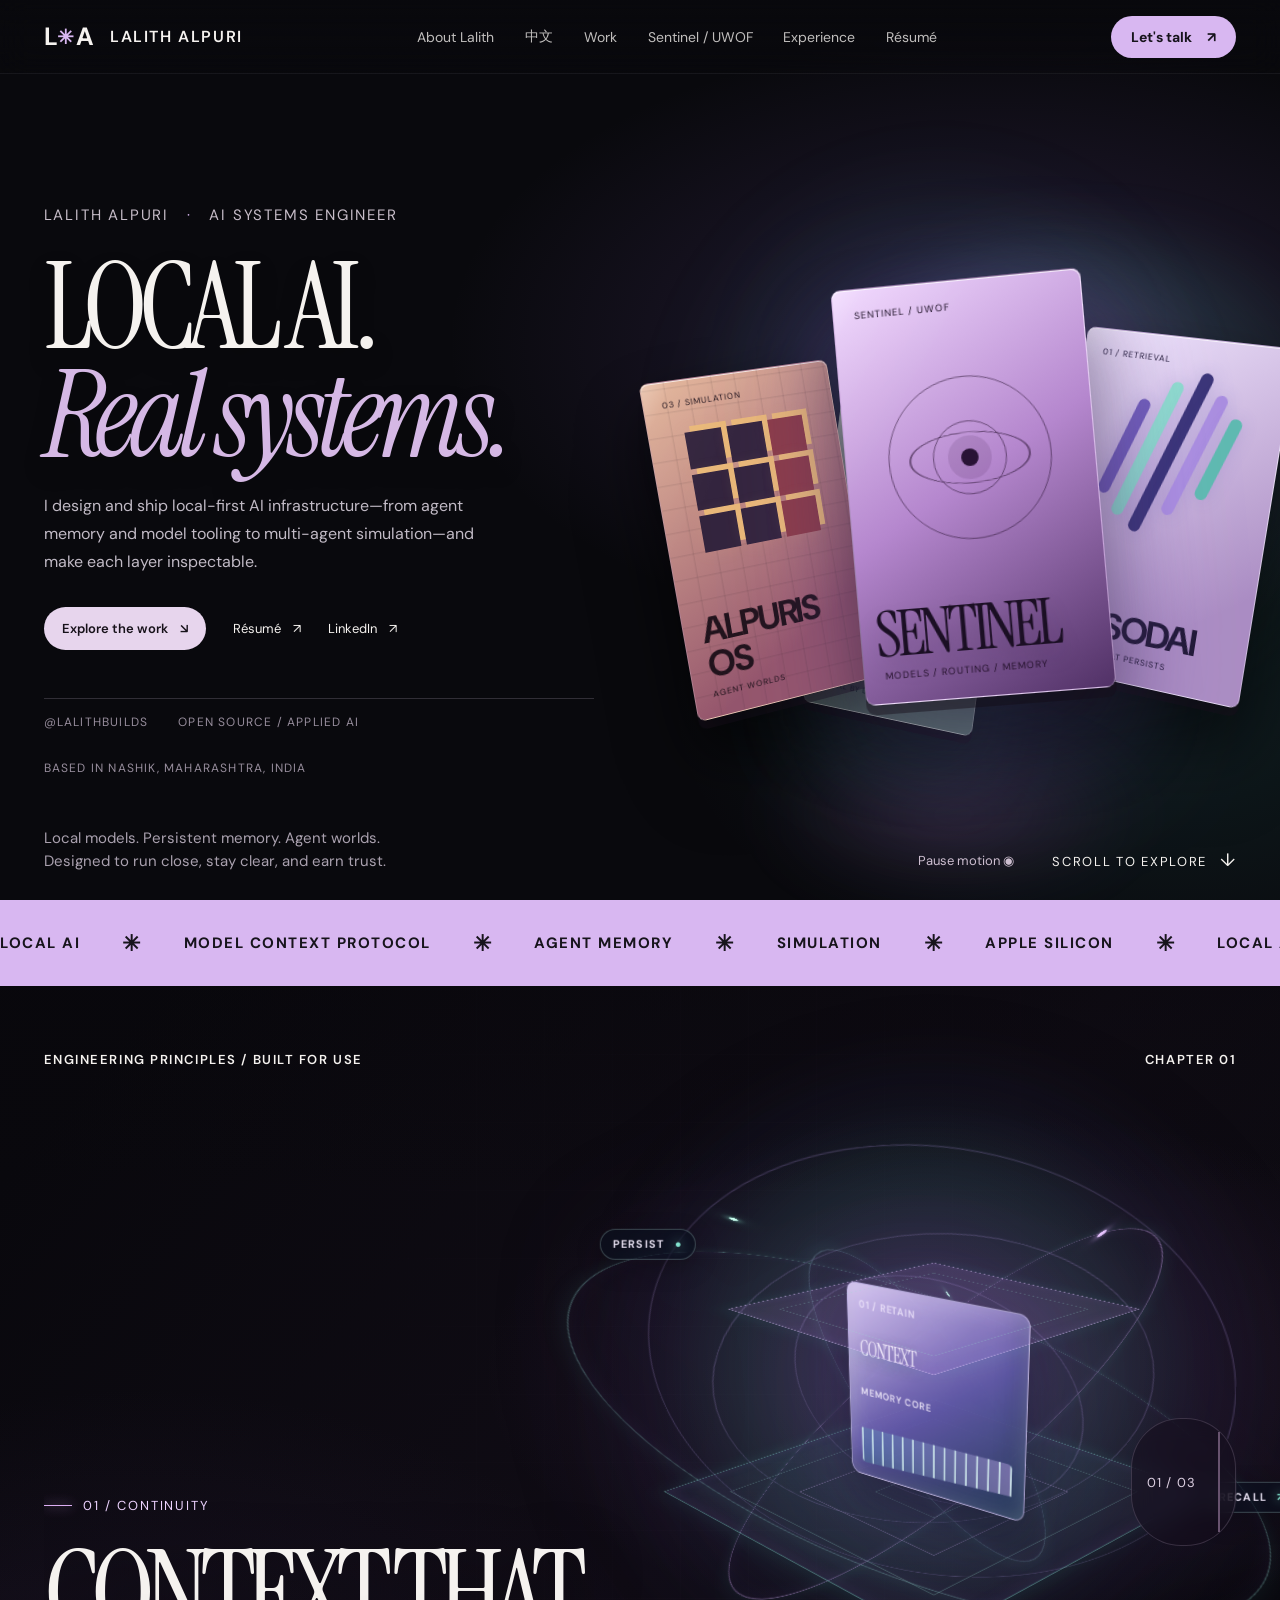
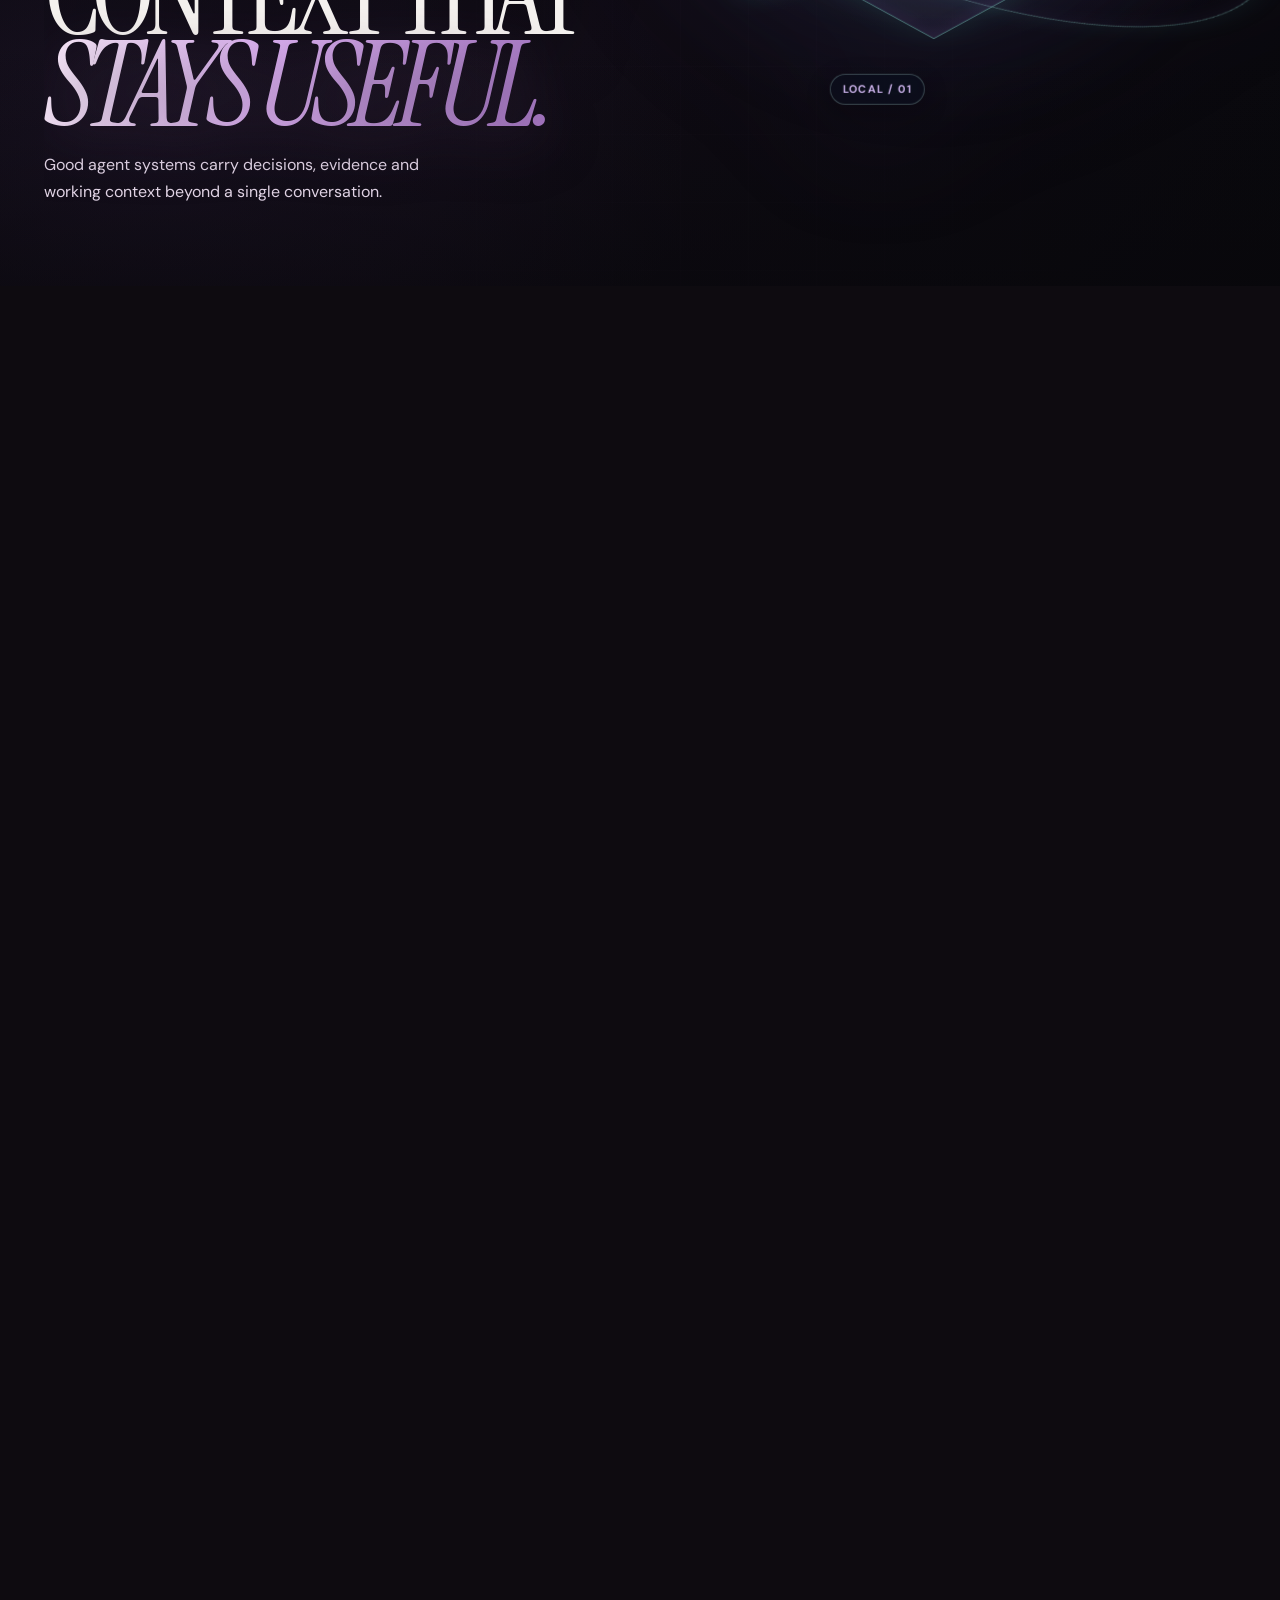
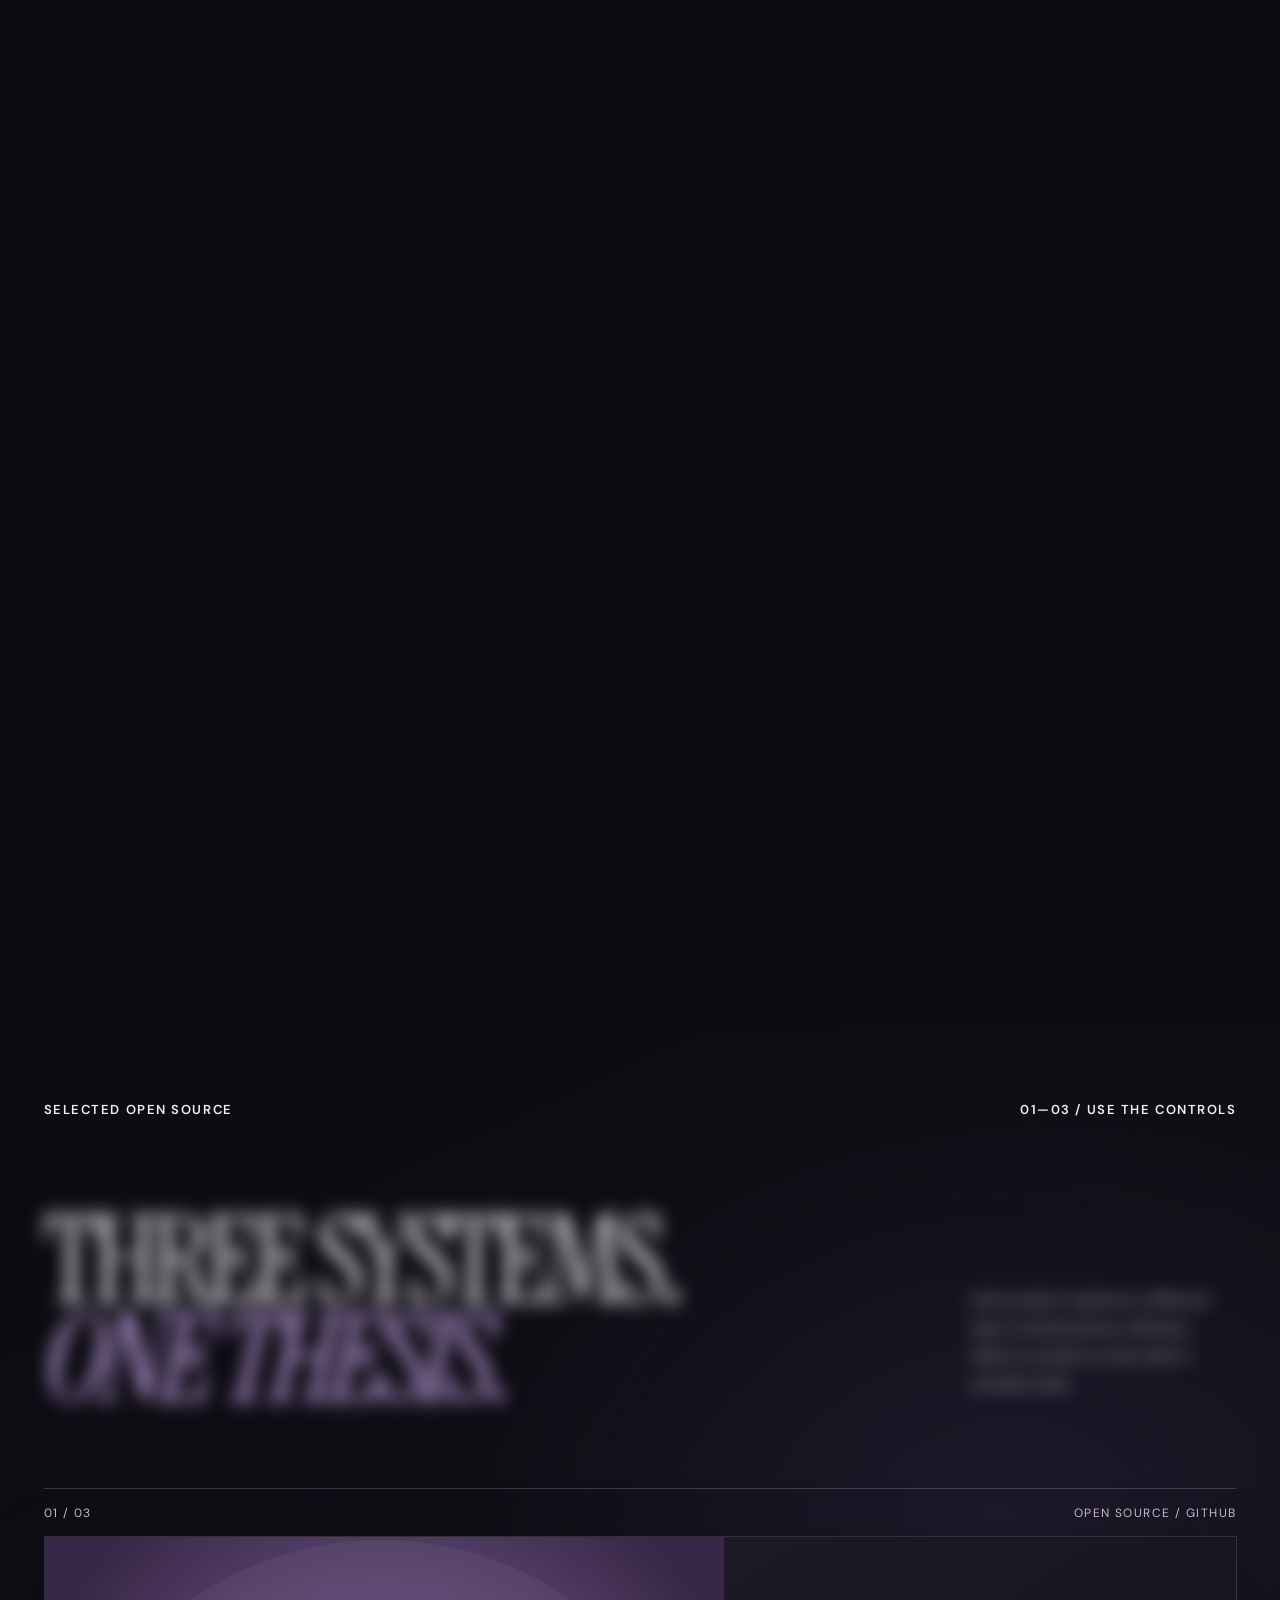
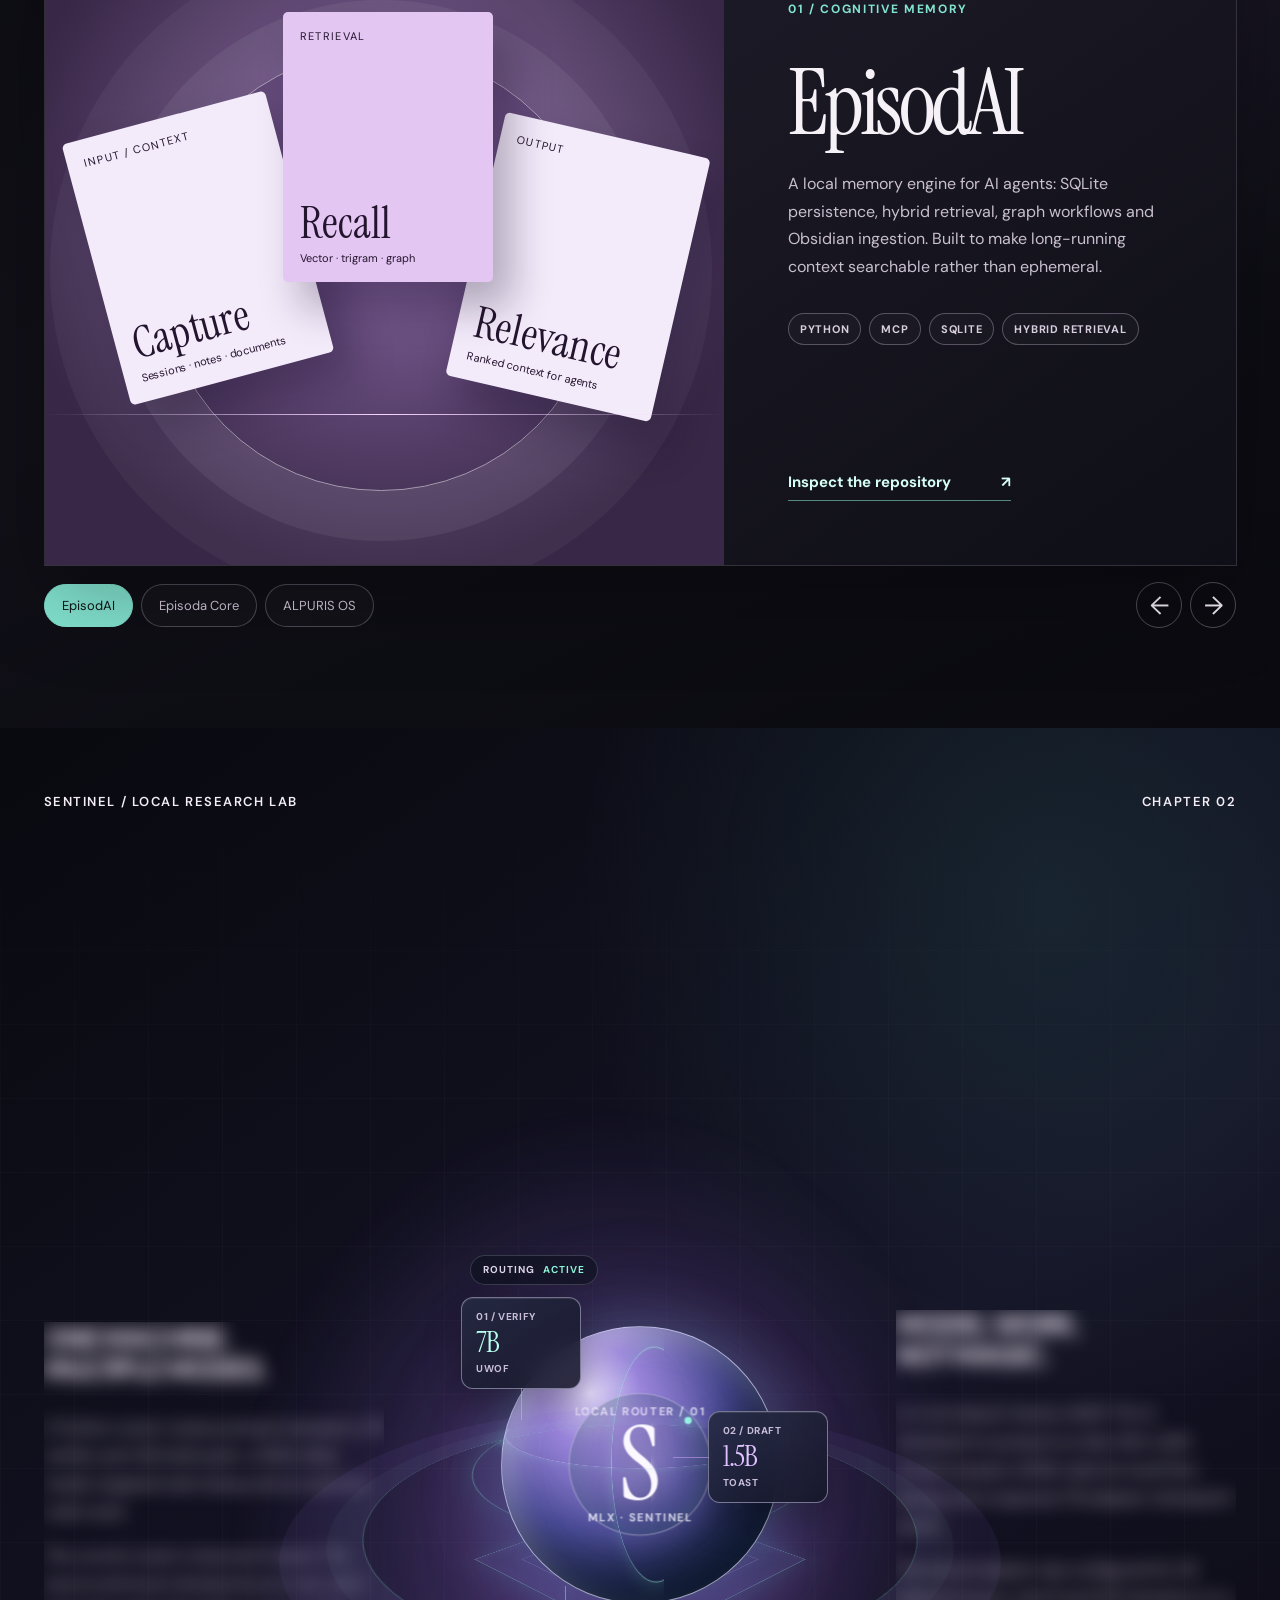
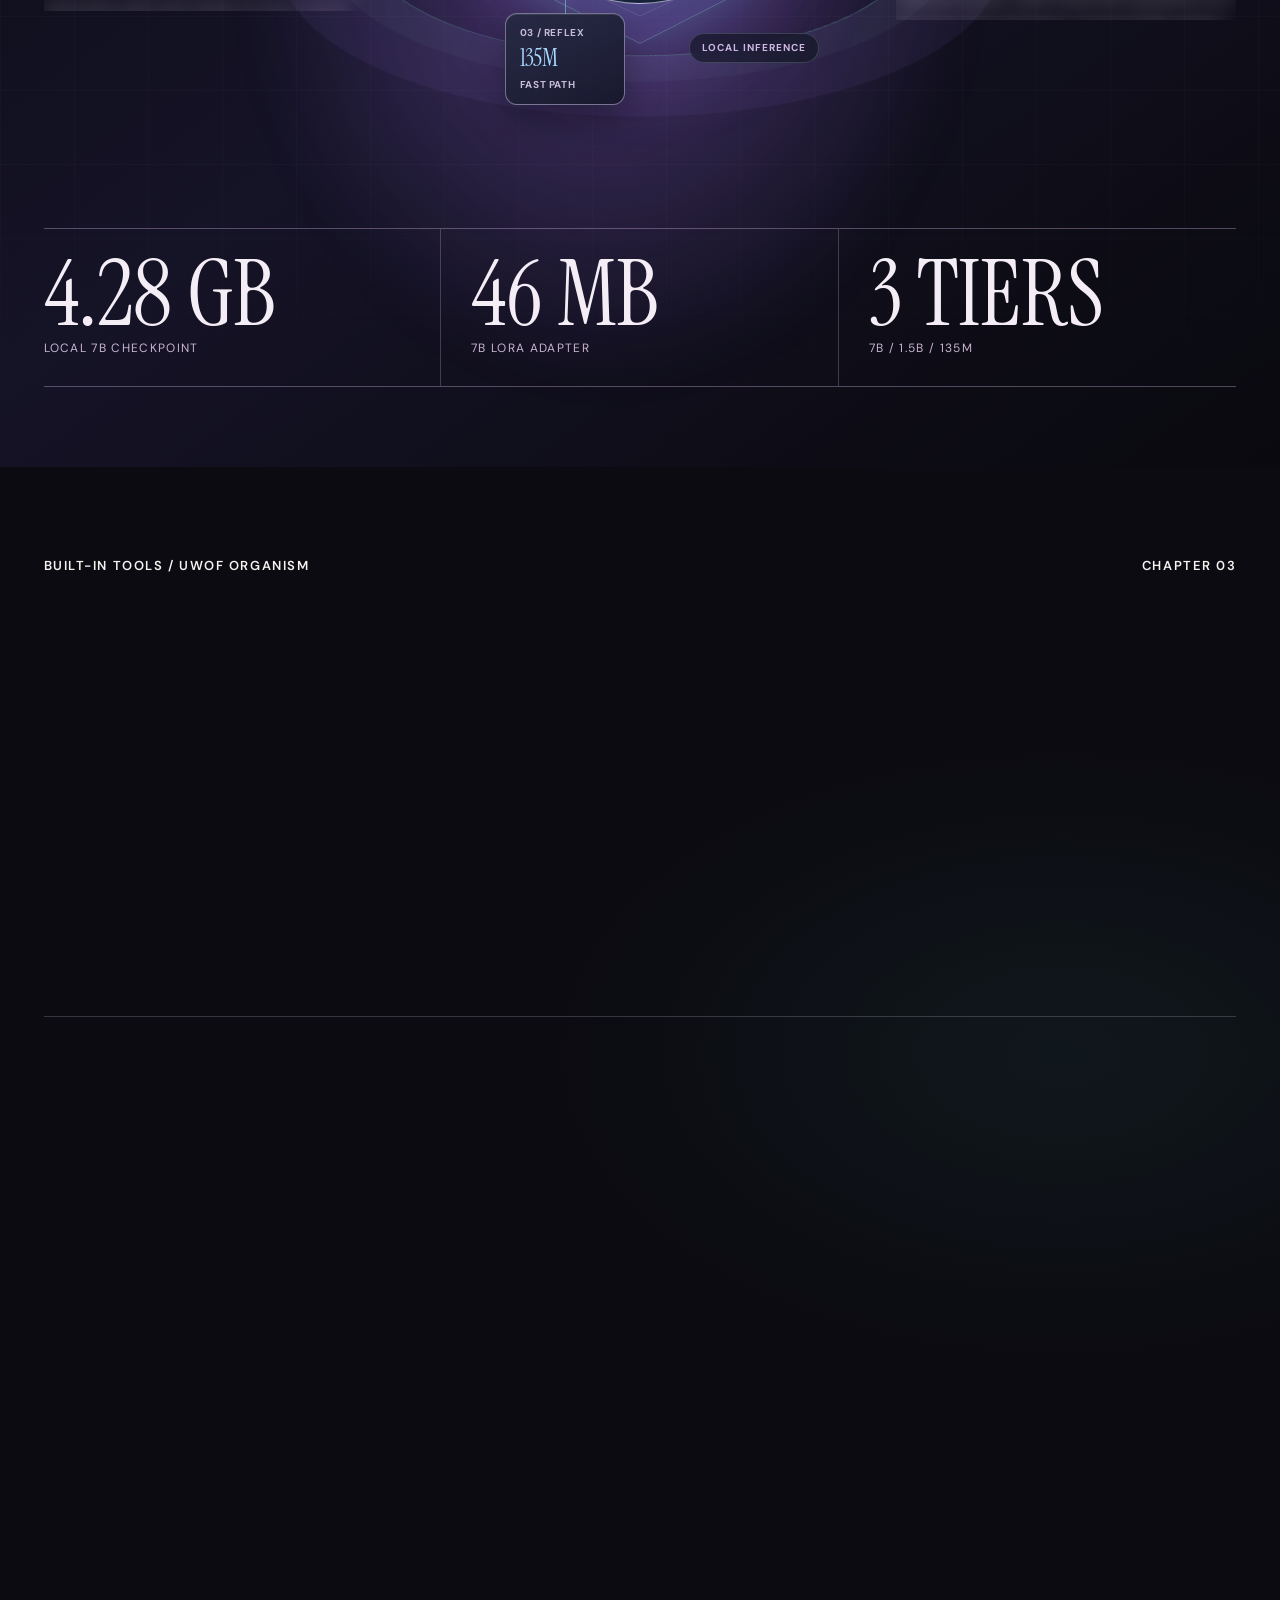
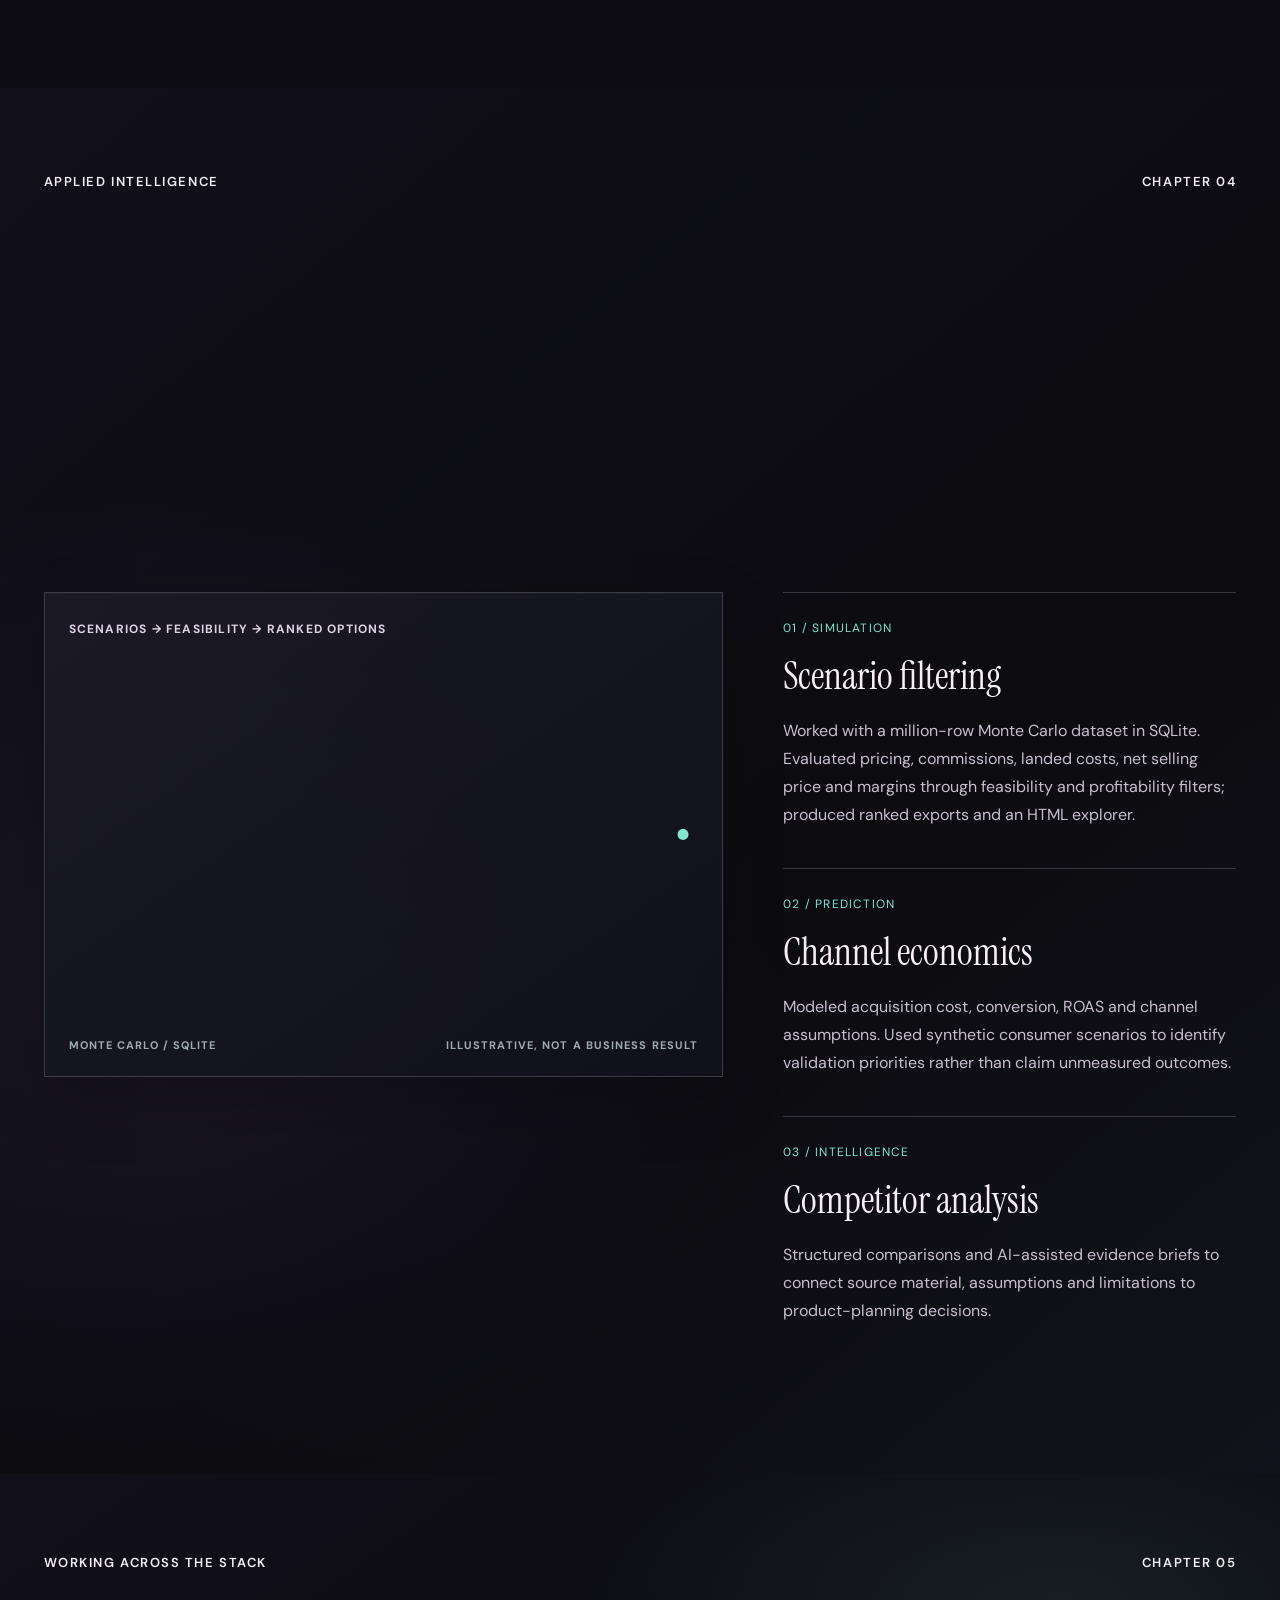
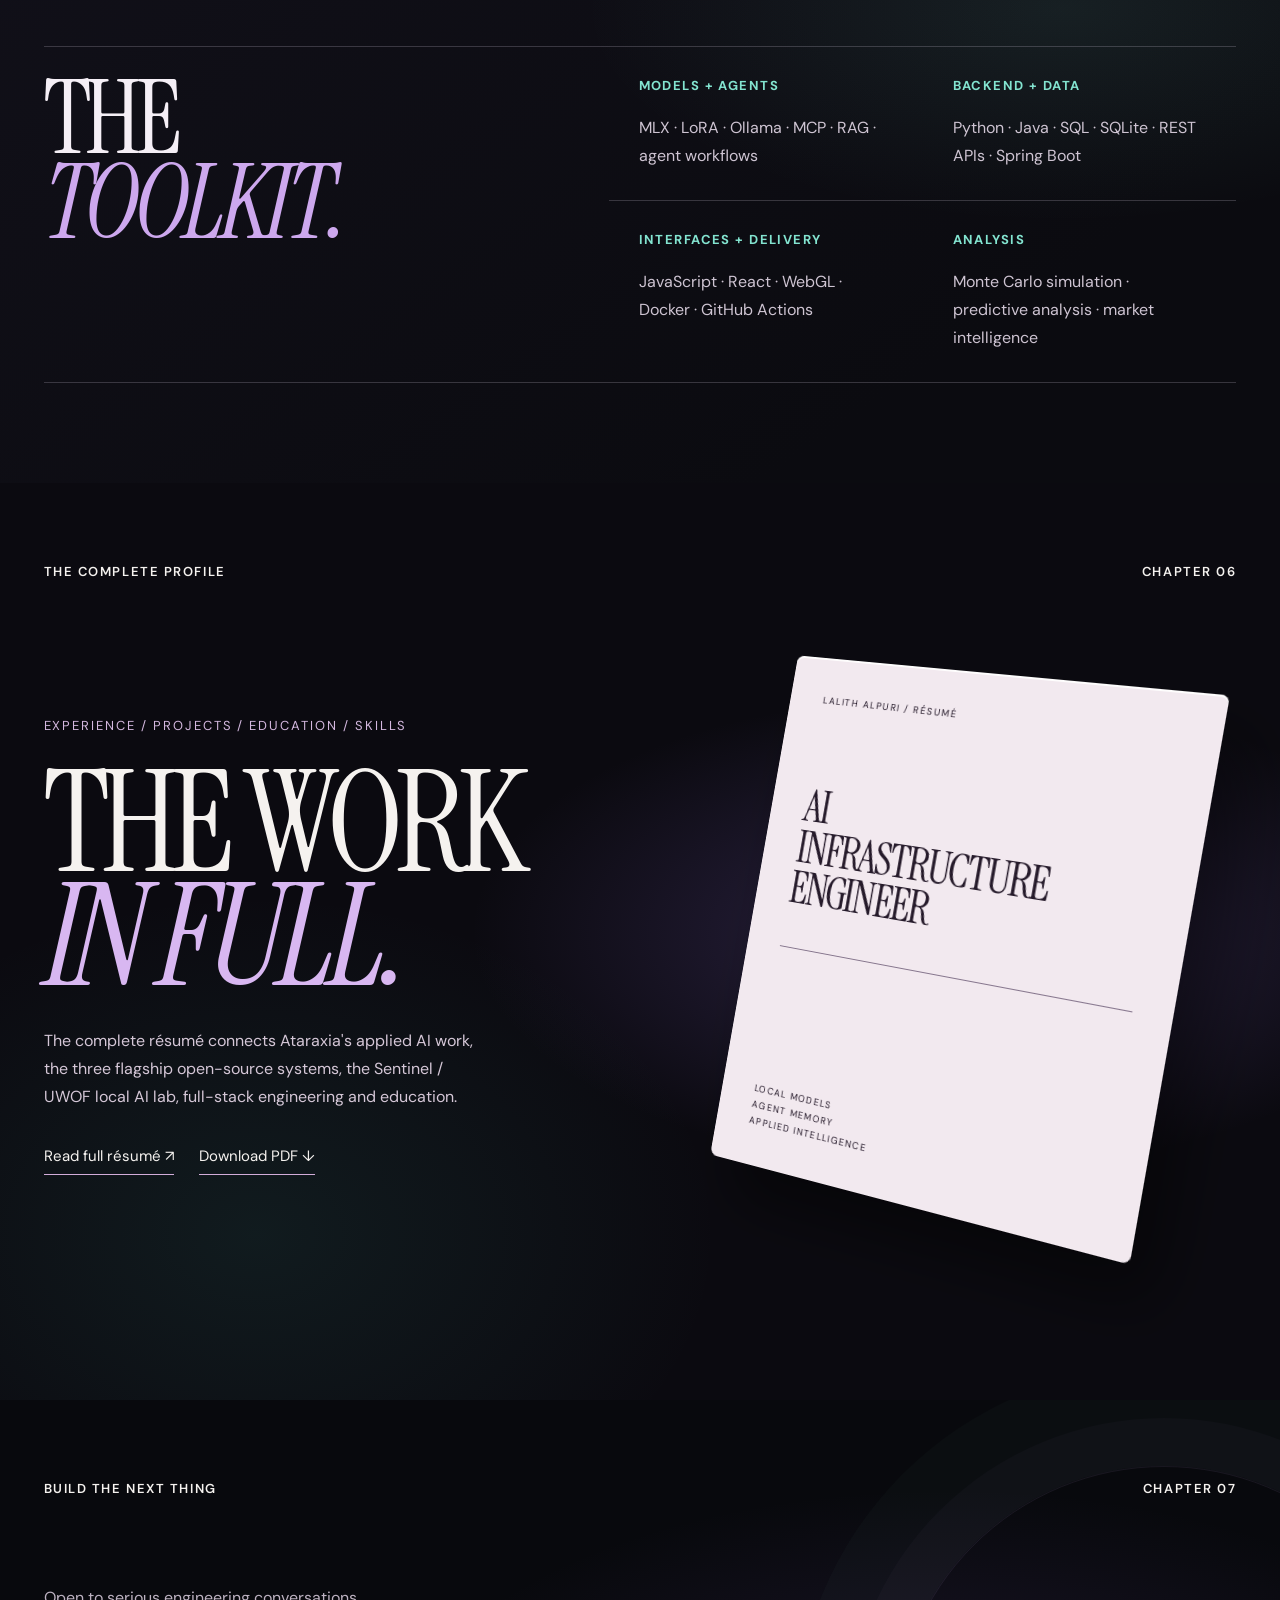
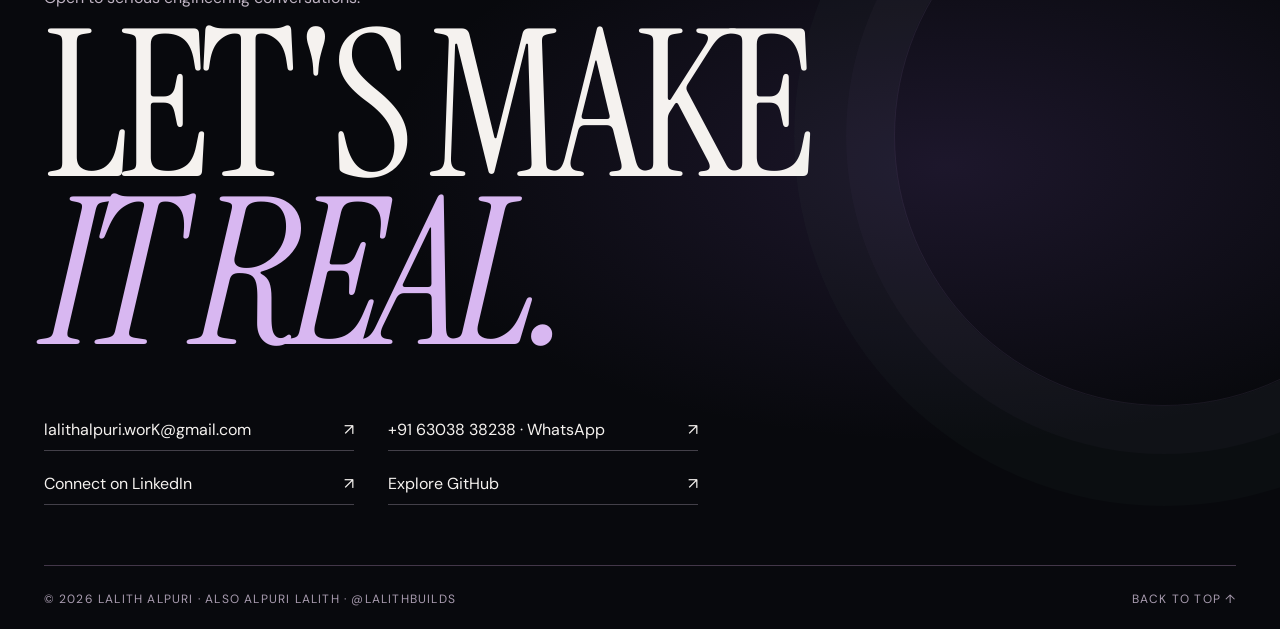
==== commit c0564138: "seo: surface current Nashik location on homepage" ====
--- a/index.html
+++ b/index.html
@@ -5,12 +5,12 @@
 <meta name="viewport" content="width=device-width, initial-scale=1">
 <meta name="theme-color" content="#09090d">
 <title>Lalith Alpuri (Alpuri Lalith) | AI Systems &amp; Open Source</title>
-<meta name="description" content="Official profile of Lalith Alpuri (Alpuri Lalith; @lalithbuilds), AI systems engineer behind ALPURIS OS, EpisodAI, and Episoda Core MCP—local AI, agent memory, and multi-agent simulation.">
+<meta name="description" content="Official profile of Lalith Alpuri (Alpuri Lalith; @lalithbuilds), an AI systems engineer based in Nashik, India, building local-first agent memory and multi-agent AI systems.">
 <meta name="author" content="Lalith Alpuri">
 <meta name="google-site-verification" content="QL3Bs2KhWyRBvWBNZ4_W0kQ2gr-Xr2a3LrVVedmfAxA">
 <link rel="canonical" href="https://lalithbuilds.github.io/">
 <meta property="og:type" content="profile"><meta property="og:title" content="Lalith Alpuri (Alpuri Lalith) | AI Systems &amp; Open Source">
-<meta property="og:description" content="Official profile of Lalith Alpuri (Alpuri Lalith; @lalithbuilds), AI systems engineer behind ALPURIS OS, EpisodAI, and Episoda Core MCP—local AI, agent memory, and multi-agent simulation.">
+<meta property="og:description" content="Official profile of Lalith Alpuri (Alpuri Lalith; @lalithbuilds), an AI systems engineer based in Nashik, India, building local-first agent memory and multi-agent AI systems.">
 <meta property="og:url" content="https://lalithbuilds.github.io/"><meta name="twitter:card" content="summary">
 <script type="application/ld+json">{"@context":"https://schema.org","@graph":[{"@type":"Person","@id":"https://lalithbuilds.github.io/#person","name":"Lalith Alpuri","givenName":"Lalith","familyName":"Alpuri","alternateName":["Alpuri Lalith","@lalithbuilds"],"url":"https://lalithbuilds.github.io/","mainEntityOfPage":"https://lalithbuilds.github.io/about.html","description":"Lalith Alpuri, also written Alpuri Lalith, is an AI systems engineer and open-source developer based in Nashik, Maharashtra, India. He builds local-first AI infrastructure, agent memory software, and multi-agent simulations.","jobTitle":["AI Systems Engineer","Applied AI Strategist"],"sameAs":["https://github.com/lalithbuilds","https://www.linkedin.com/in/lalith-alpuri/"],"knowsAbout":["local AI","AI agents","Model Context Protocol","RAG","MLX","LoRA fine-tuning","multi-agent simulation","predictive analysis","SQLite","Docker"],"address":{"@type":"PostalAddress","addressLocality":"Nashik","addressRegion":"Maharashtra","addressCountry":"IN"}},{"@type":"WebSite","name":"Lalith Alpuri — AI systems engineering","url":"https://lalithbuilds.github.io/","about":{"@id":"https://lalithbuilds.github.io/#person"}},{"@type":"SoftwareSourceCode","name":"ALPURIS OS","codeRepository":"https://github.com/lalithbuilds/alpuris-os","creator":{"@id":"https://lalithbuilds.github.io/#person"}},{"@type":"SoftwareSourceCode","name":"EpisodAI","codeRepository":"https://github.com/lalithbuilds/episodai","creator":{"@id":"https://lalithbuilds.github.io/#person"}},{"@type":"SoftwareSourceCode","name":"Episoda Core MCP","codeRepository":"https://github.com/lalithbuilds/episoda-core-mcp","creator":{"@id":"https://lalithbuilds.github.io/#person"}}]}</script>
 <link rel="preconnect" href="https://fonts.googleapis.com">
@@ -29,7 +29,7 @@
     <h1 id="hero-title">LOCAL AI.<br><span class="title-italic">Real systems.</span></h1>
     <p class="hero-deck">I design and ship local-first AI infrastructure—from agent memory and model tooling to multi-agent simulation—and make each layer inspectable.</p>
     <div class="hero-actions"><a class="hero-primary" href="#work">Explore the work <span>↘</span></a><a href="resume.html">Résumé <span>↗</span></a><a href="https://www.linkedin.com/in/lalith-alpuri/" target="_blank" rel="noopener noreferrer">LinkedIn <span>↗</span></a></div>
-    <div class="hero-meta"><span>@LALITHBUILDS</span><span>OPEN SOURCE / APPLIED AI</span></div>
+    <div class="hero-meta"><span>@LALITHBUILDS</span><span>OPEN SOURCE / APPLIED AI</span><span>BASED IN NASHIK, MAHARASHTRA, INDIA</span></div>
   </div>
   <div class="hero-scene" id="hero-scene" aria-label="Floating project cards for Lalith Alpuri's AI systems">
     <div class="scene-glow" aria-hidden="true"></div><div class="scene-ground" aria-hidden="true"></div>
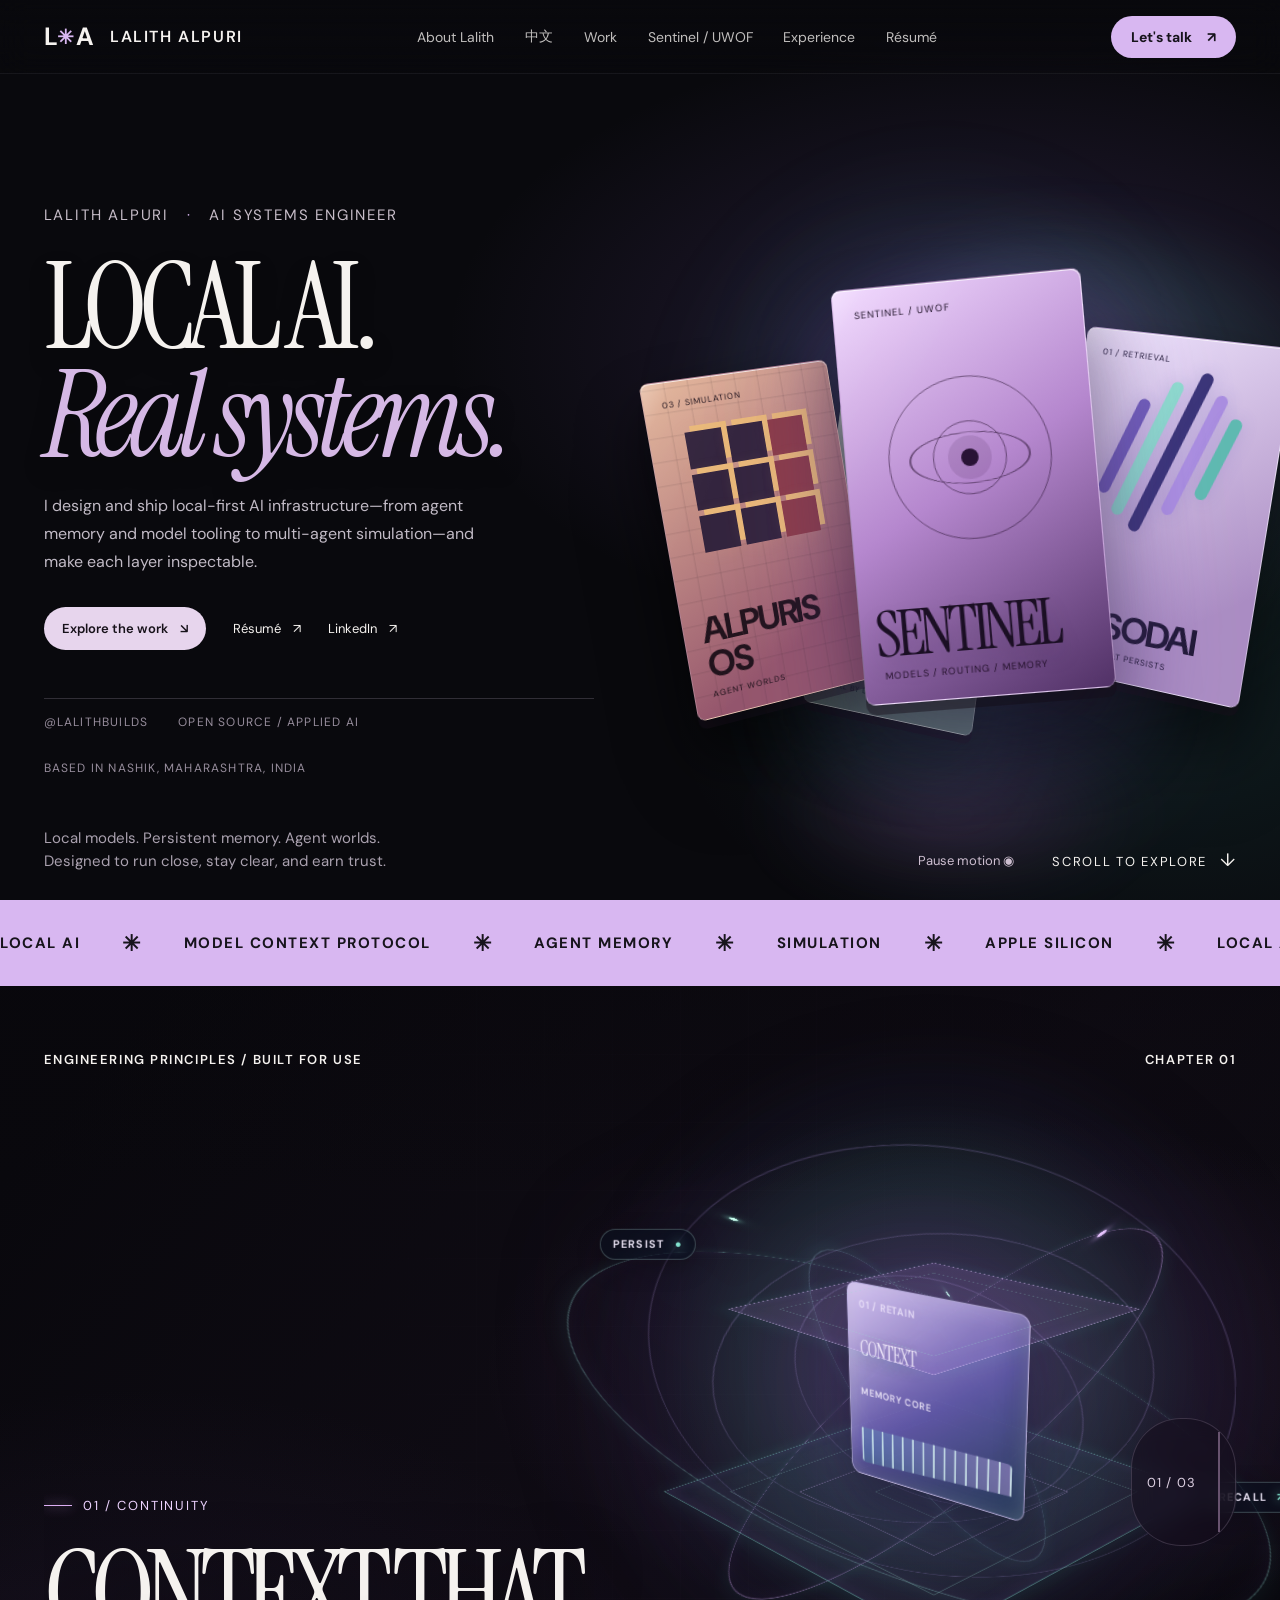
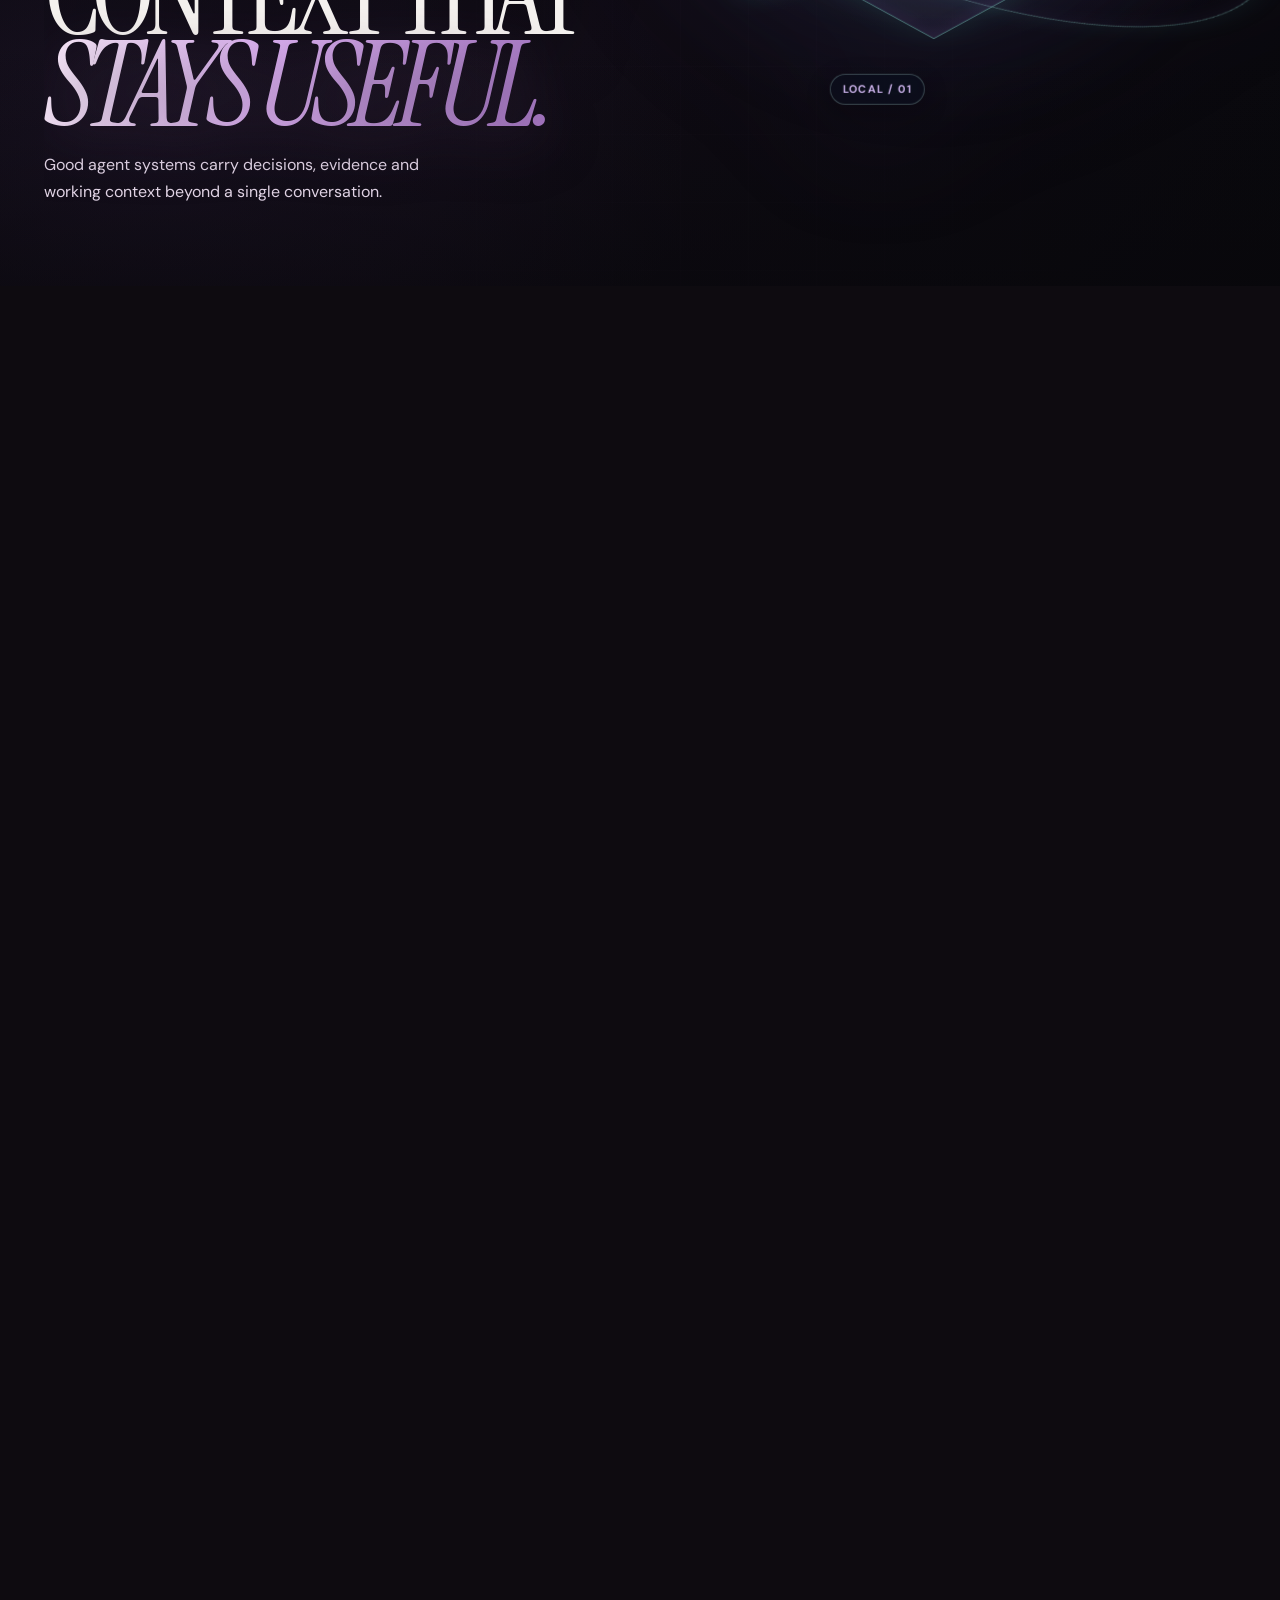
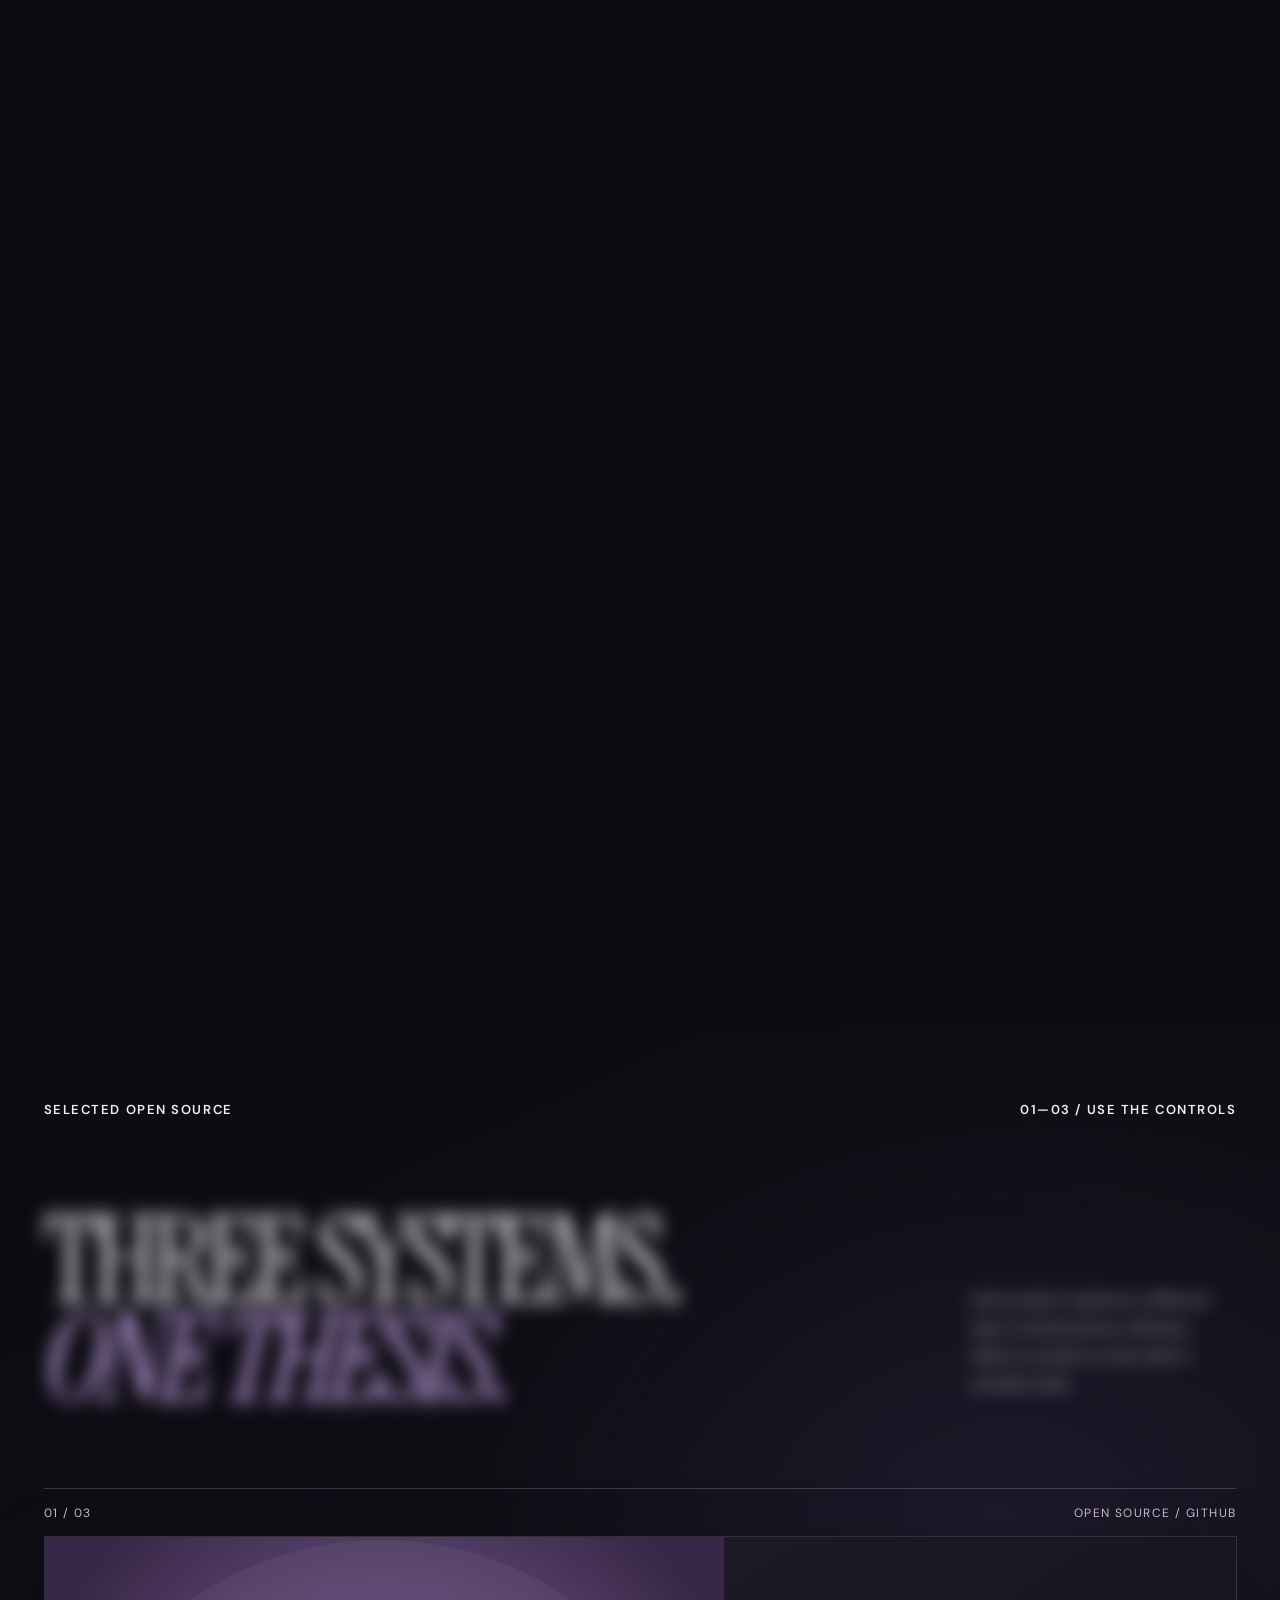
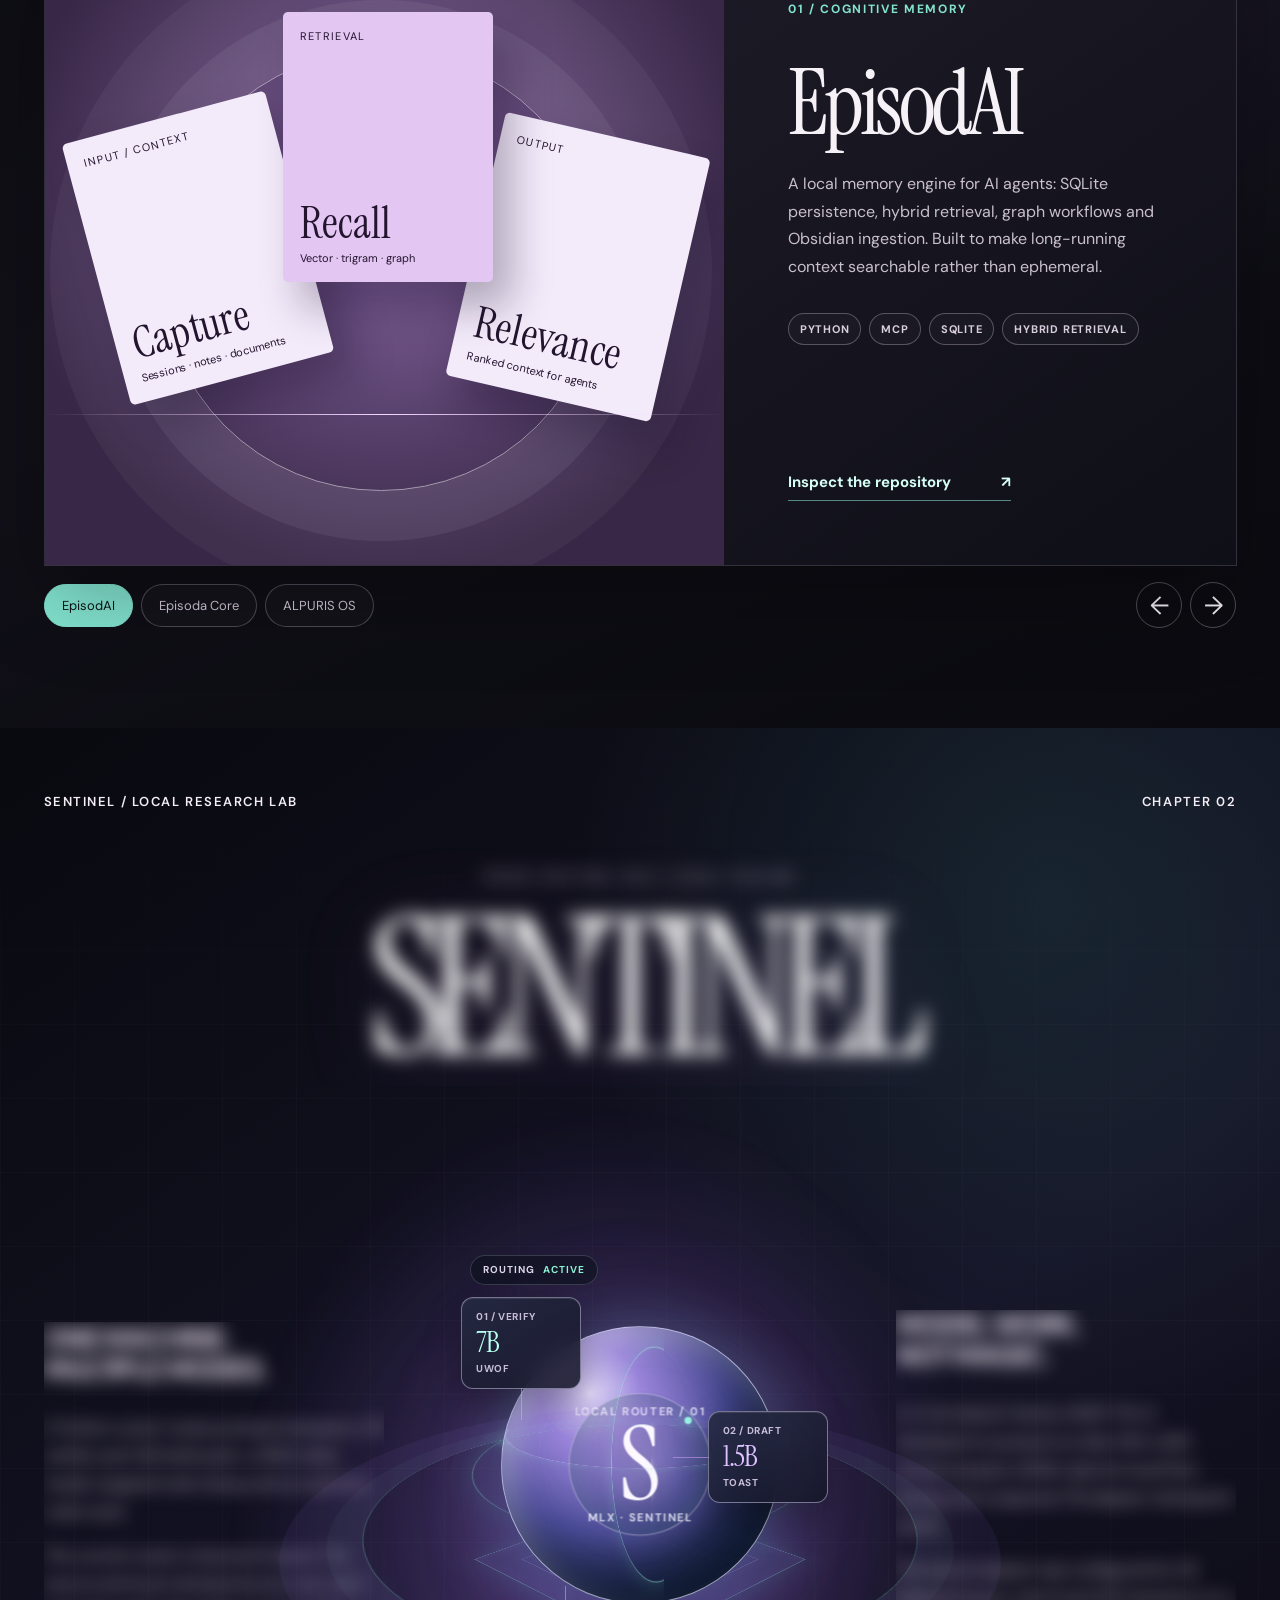
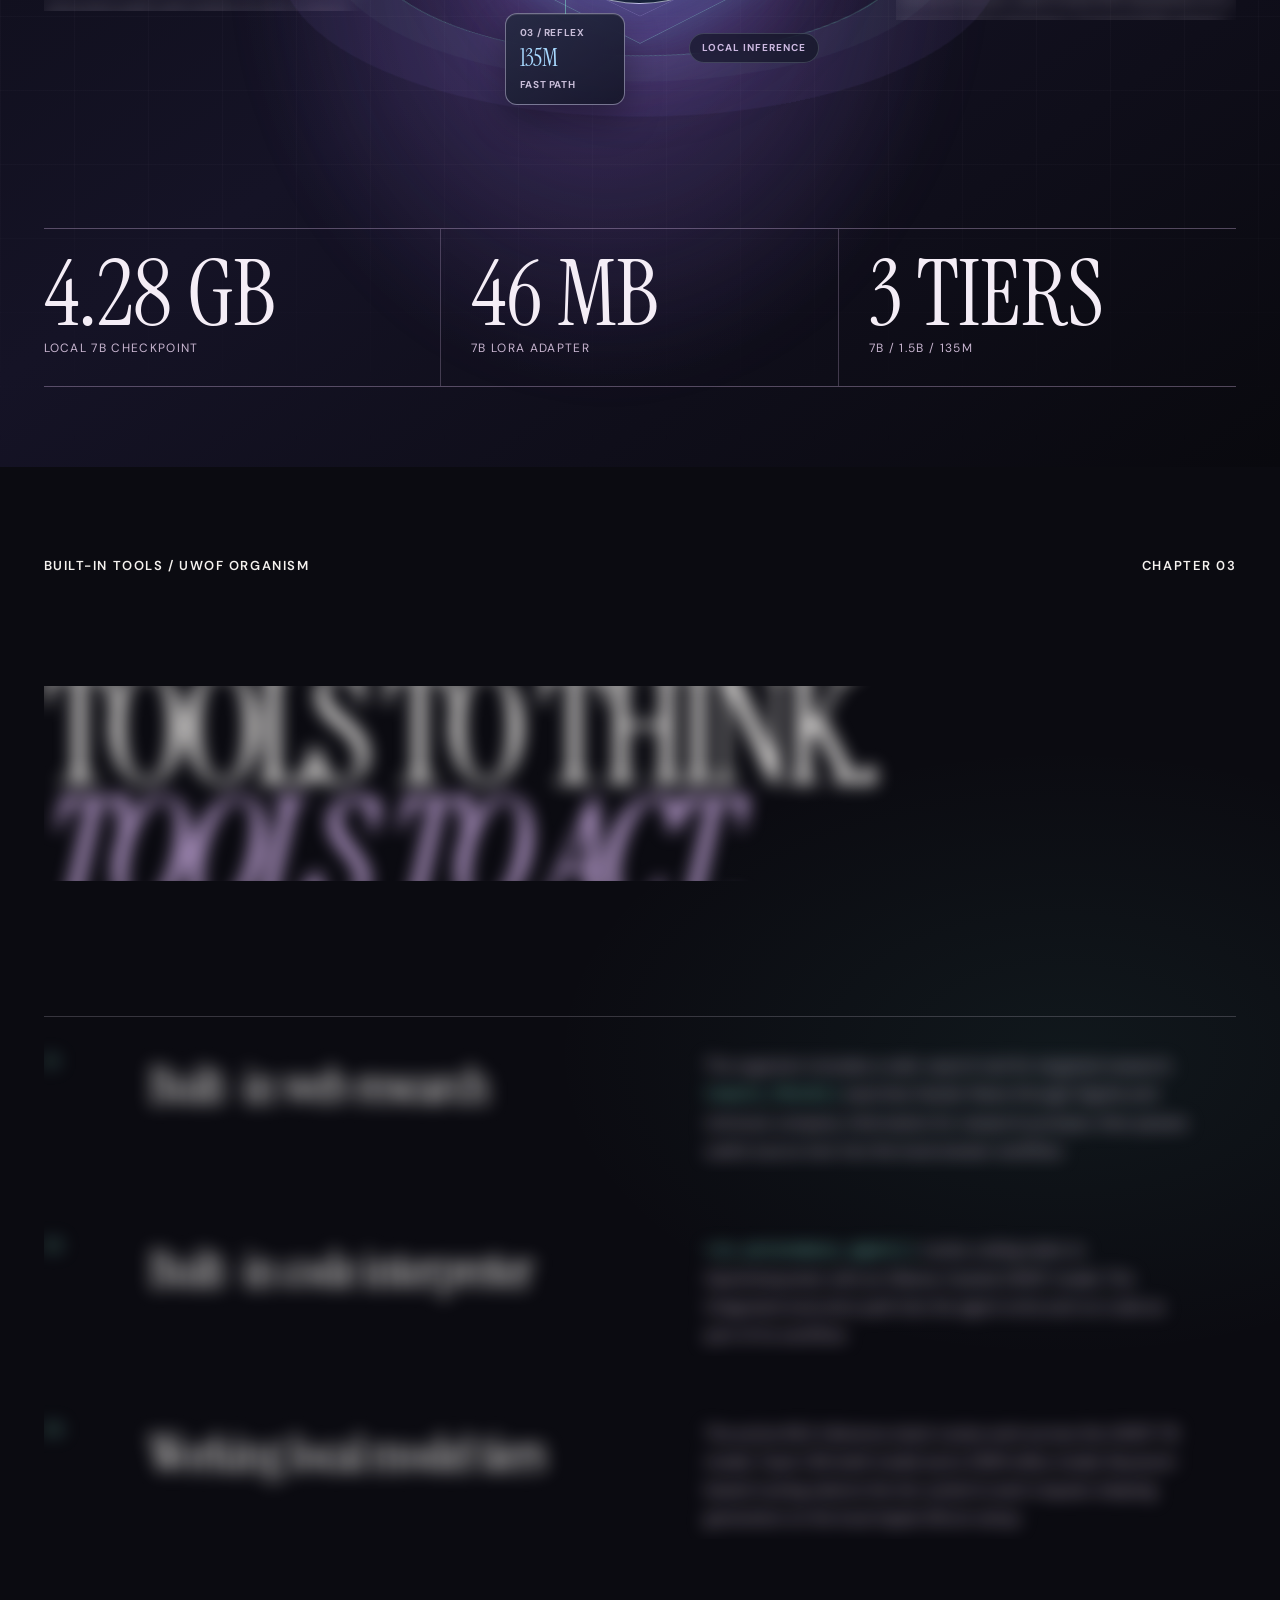
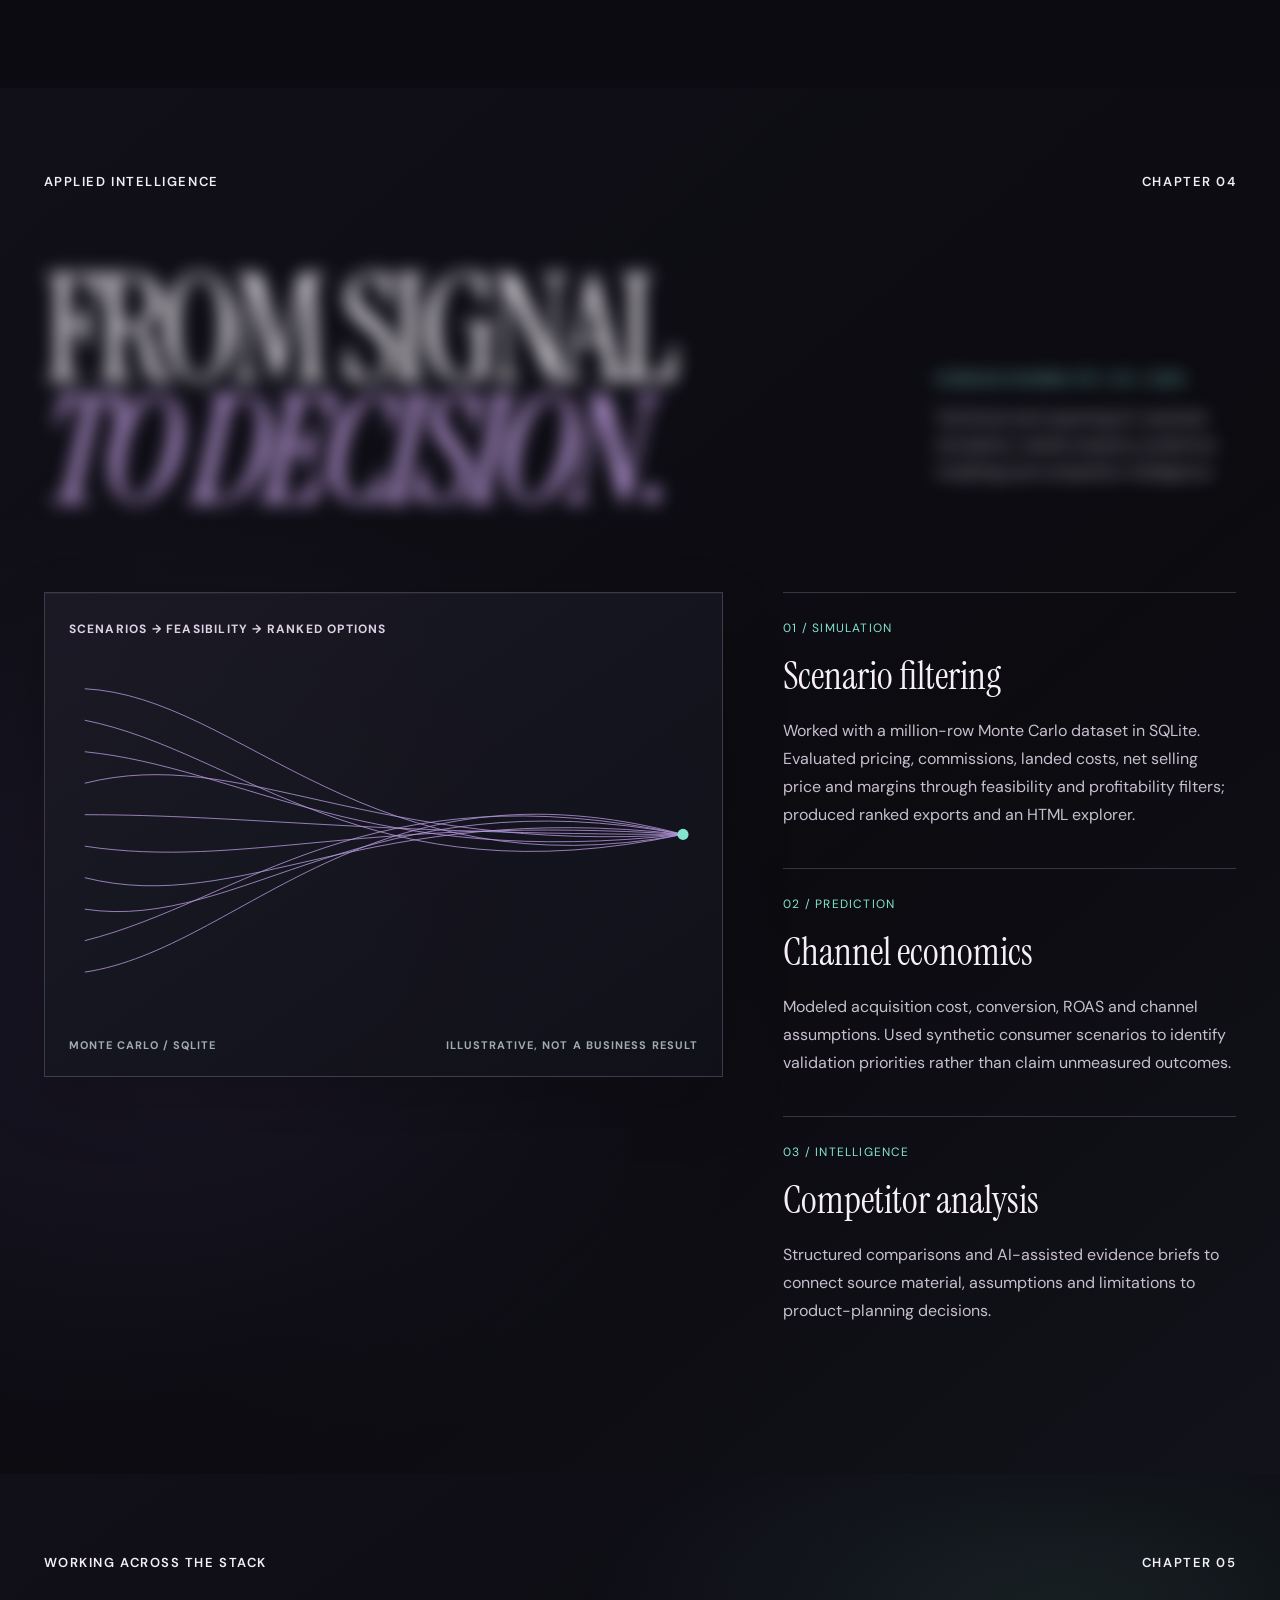
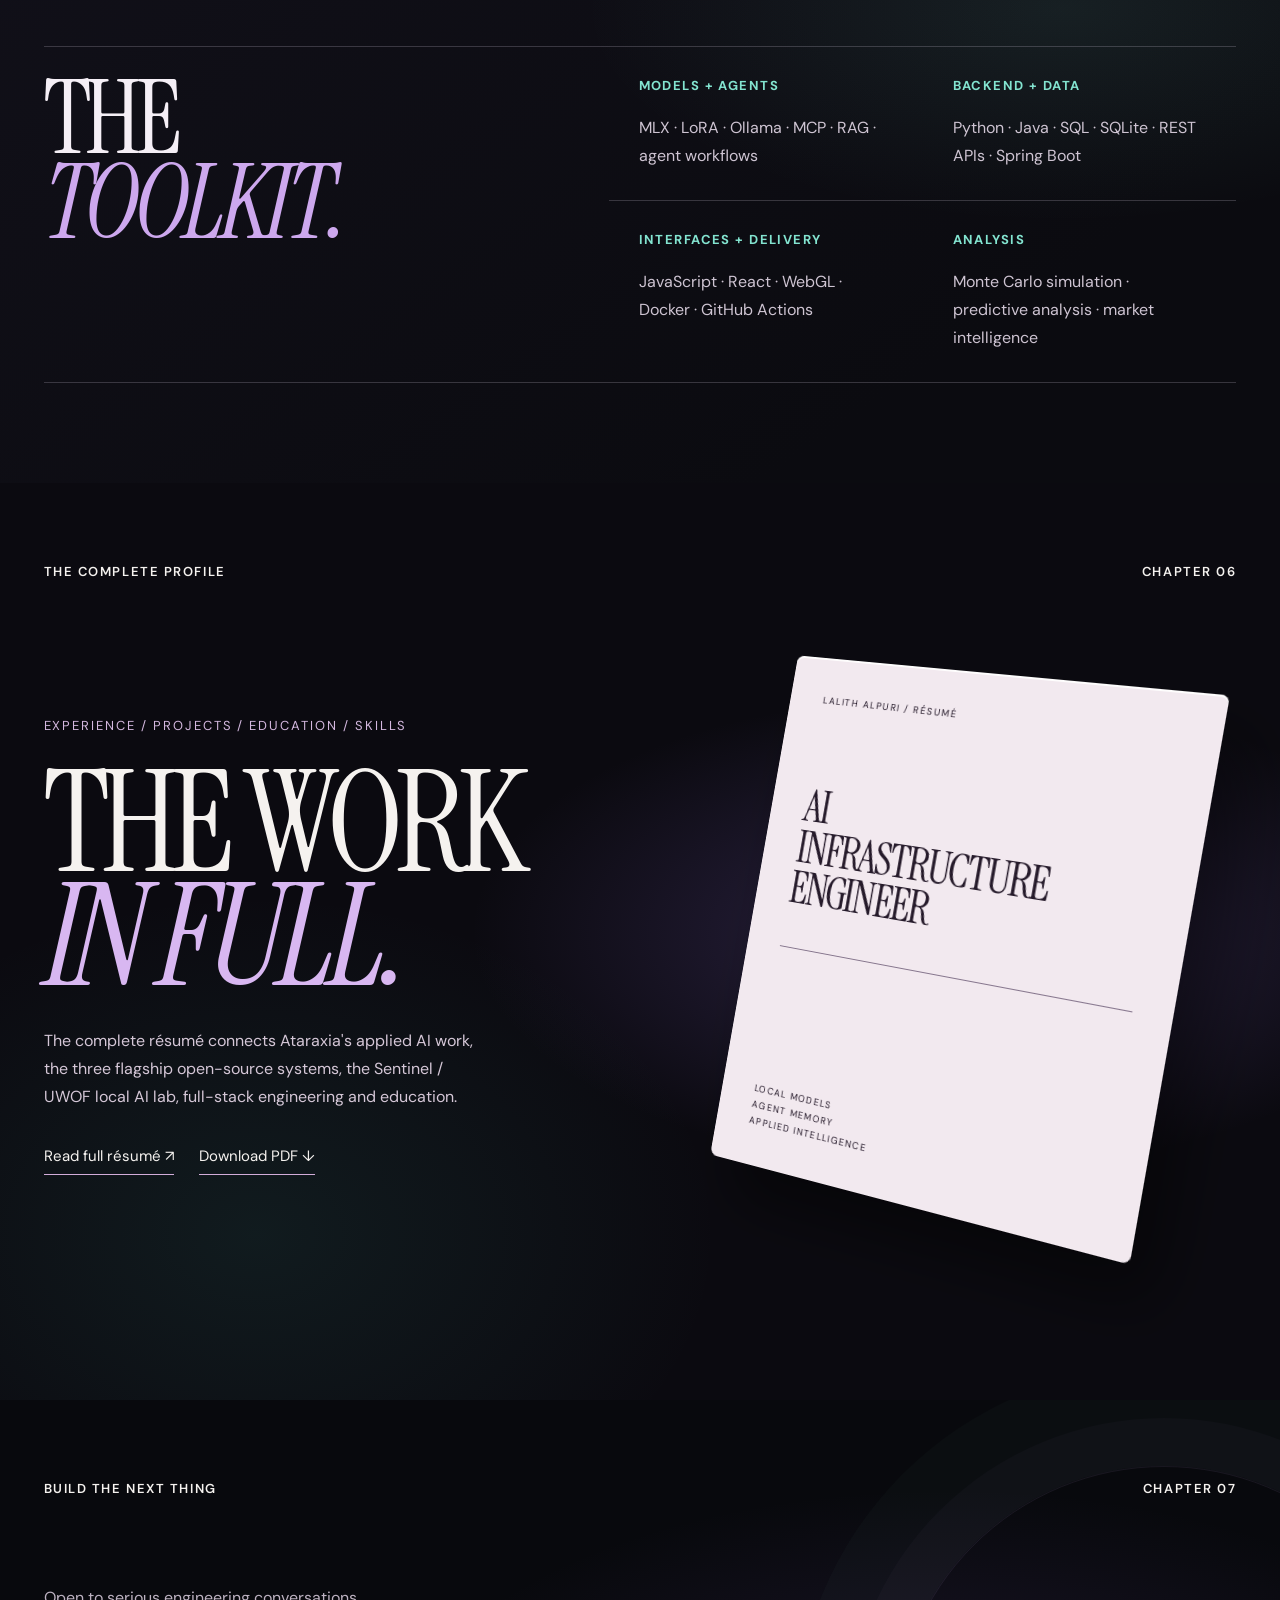
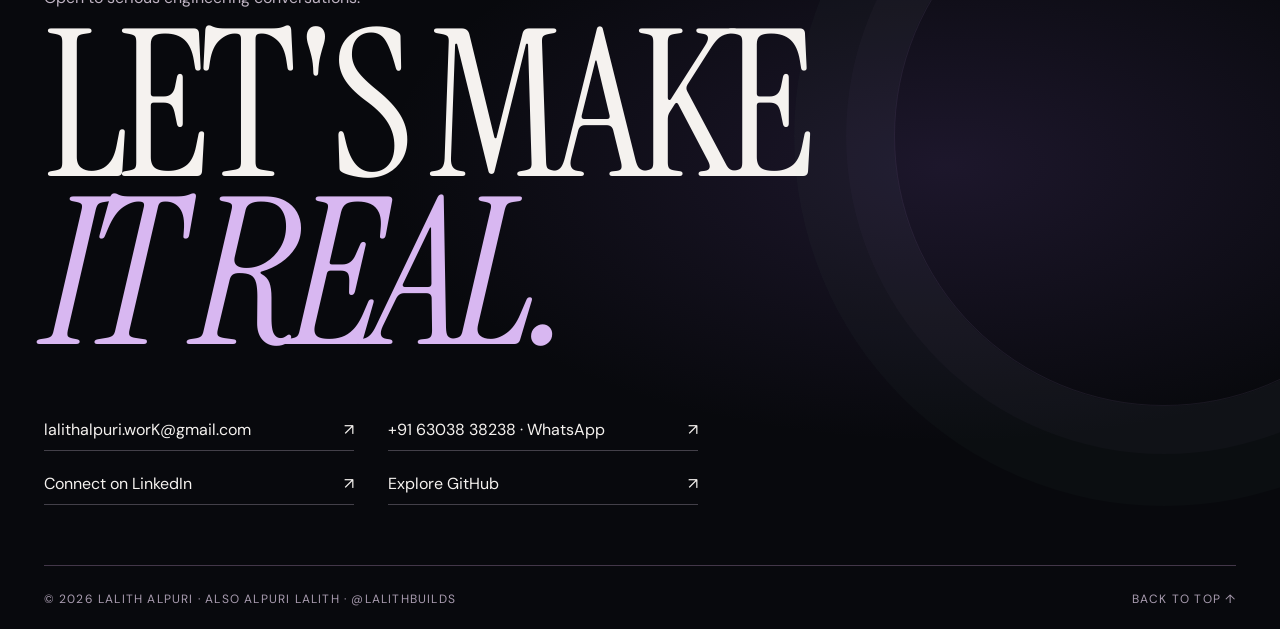
==== commit a00ffef0: "Remove obsolete Search Console verification tag" ====
--- a/index.html
+++ b/index.html
@@ -7,7 +7,7 @@
 <title>Lalith Alpuri (Alpuri Lalith) | AI Systems &amp; Open Source</title>
 <meta name="description" content="Official profile of Lalith Alpuri (Alpuri Lalith; @lalithbuilds), an AI systems engineer based in Nashik, India, building local-first agent memory and multi-agent AI systems.">
 <meta name="author" content="Lalith Alpuri">
-<meta name="google-site-verification" content="QL3Bs2KhWyRBvWBNZ4_W0kQ2gr-Xr2a3LrVVedmfAxA">
+
 <link rel="canonical" href="https://lalithbuilds.github.io/">
 <meta property="og:type" content="profile"><meta property="og:title" content="Lalith Alpuri (Alpuri Lalith) | AI Systems &amp; Open Source">
 <meta property="og:description" content="Official profile of Lalith Alpuri (Alpuri Lalith; @lalithbuilds), an AI systems engineer based in Nashik, India, building local-first agent memory and multi-agent AI systems.">
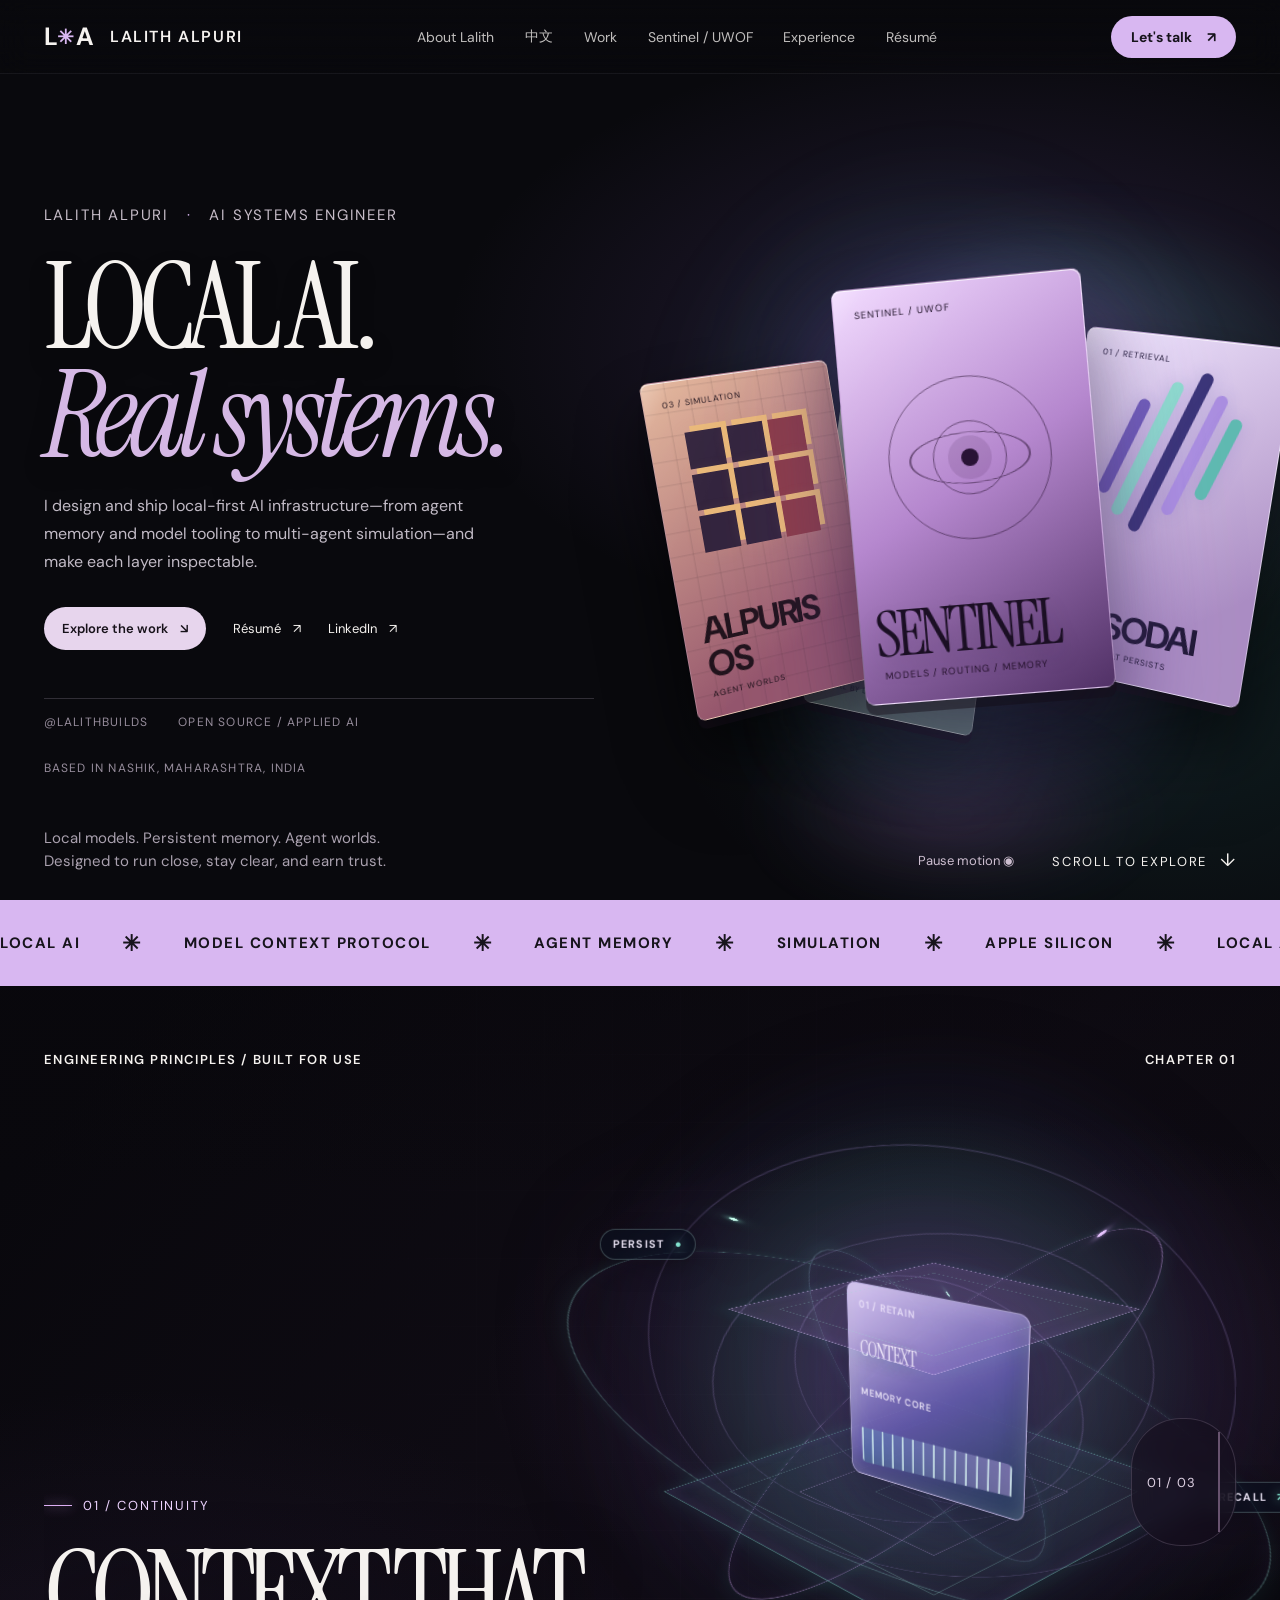
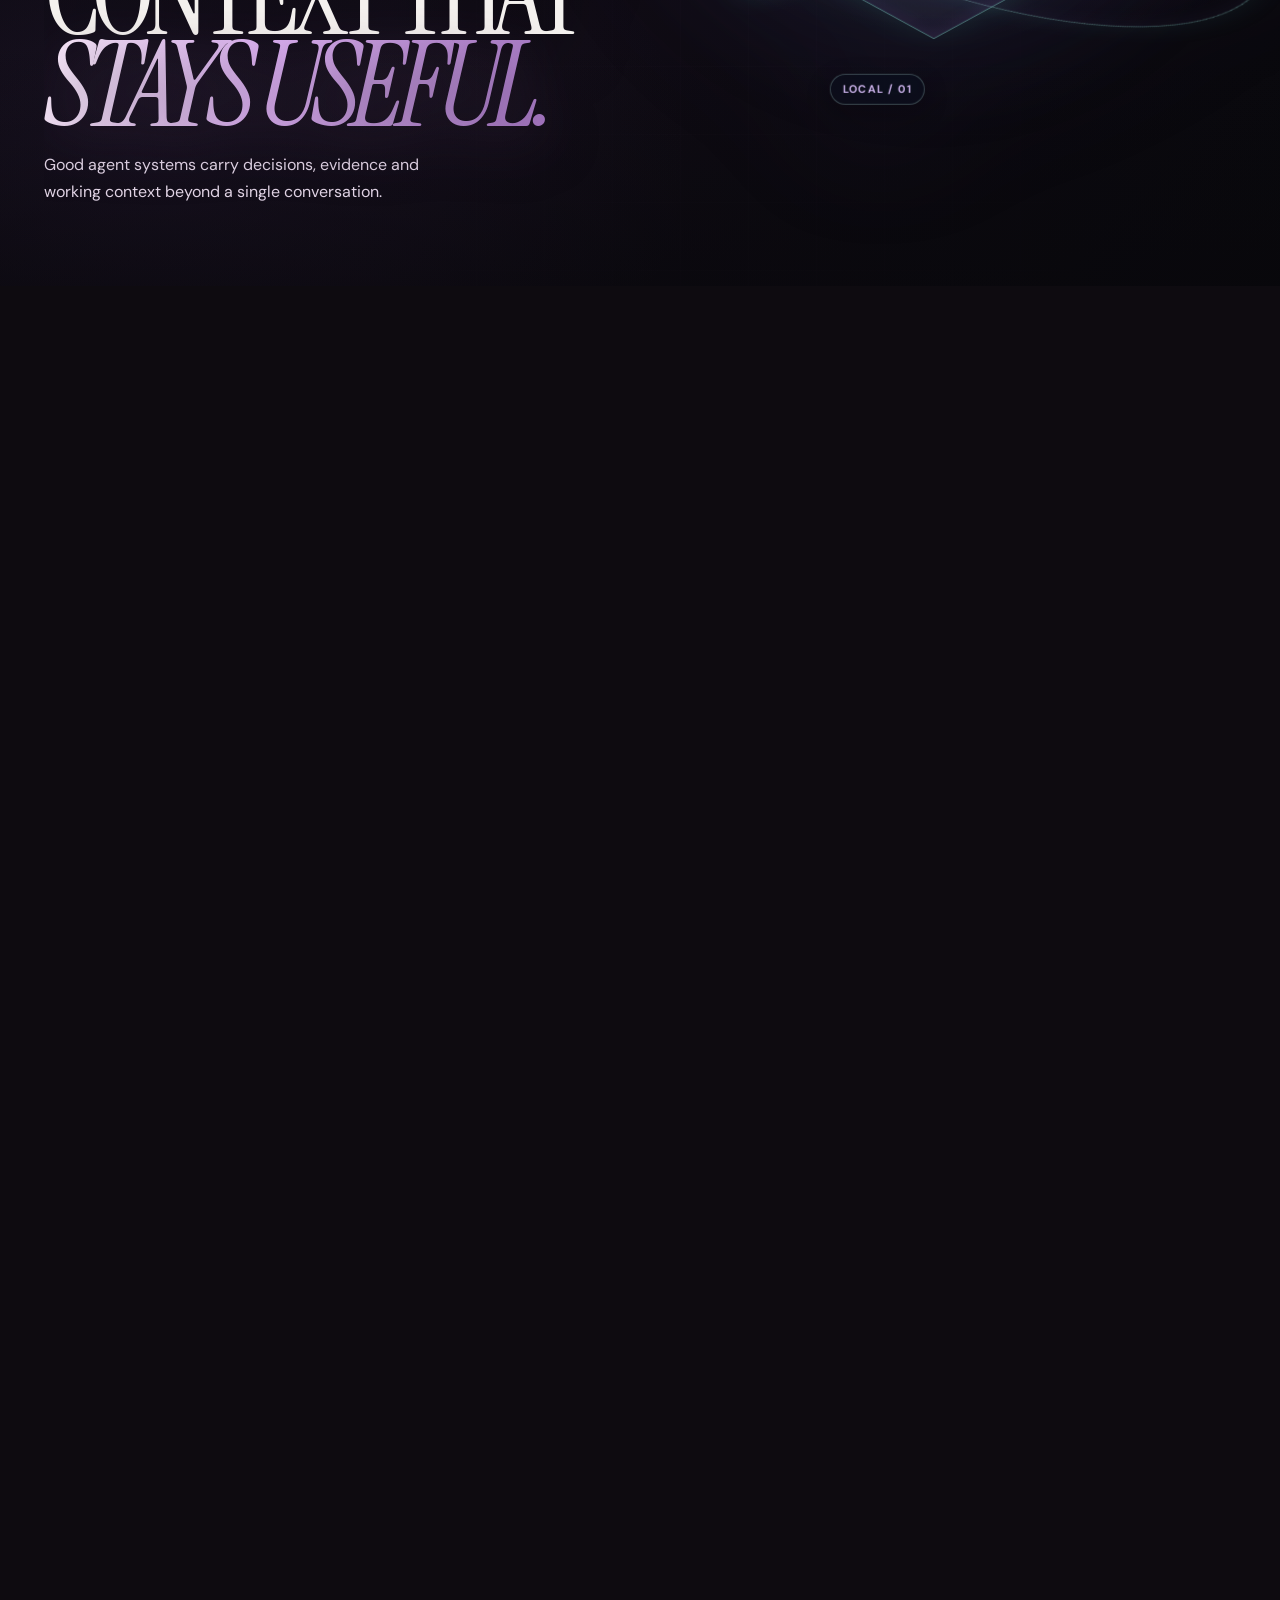
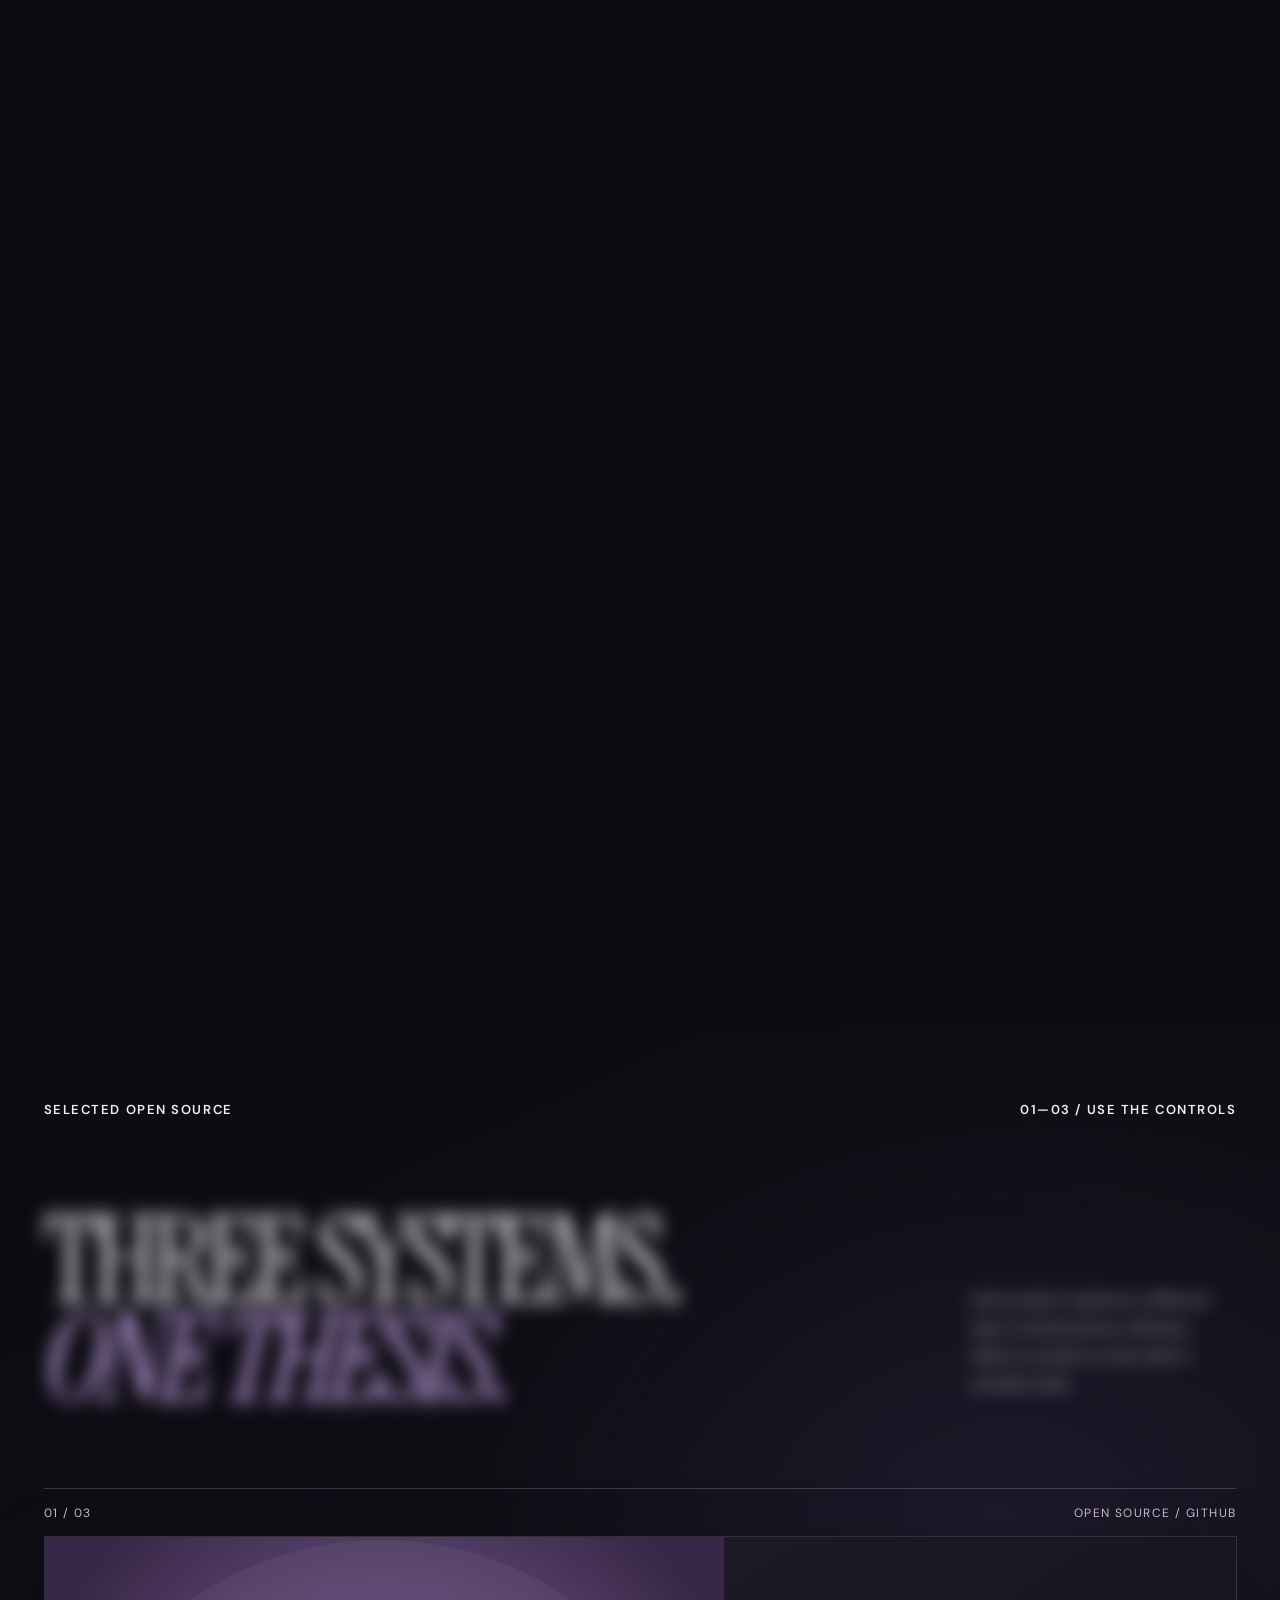
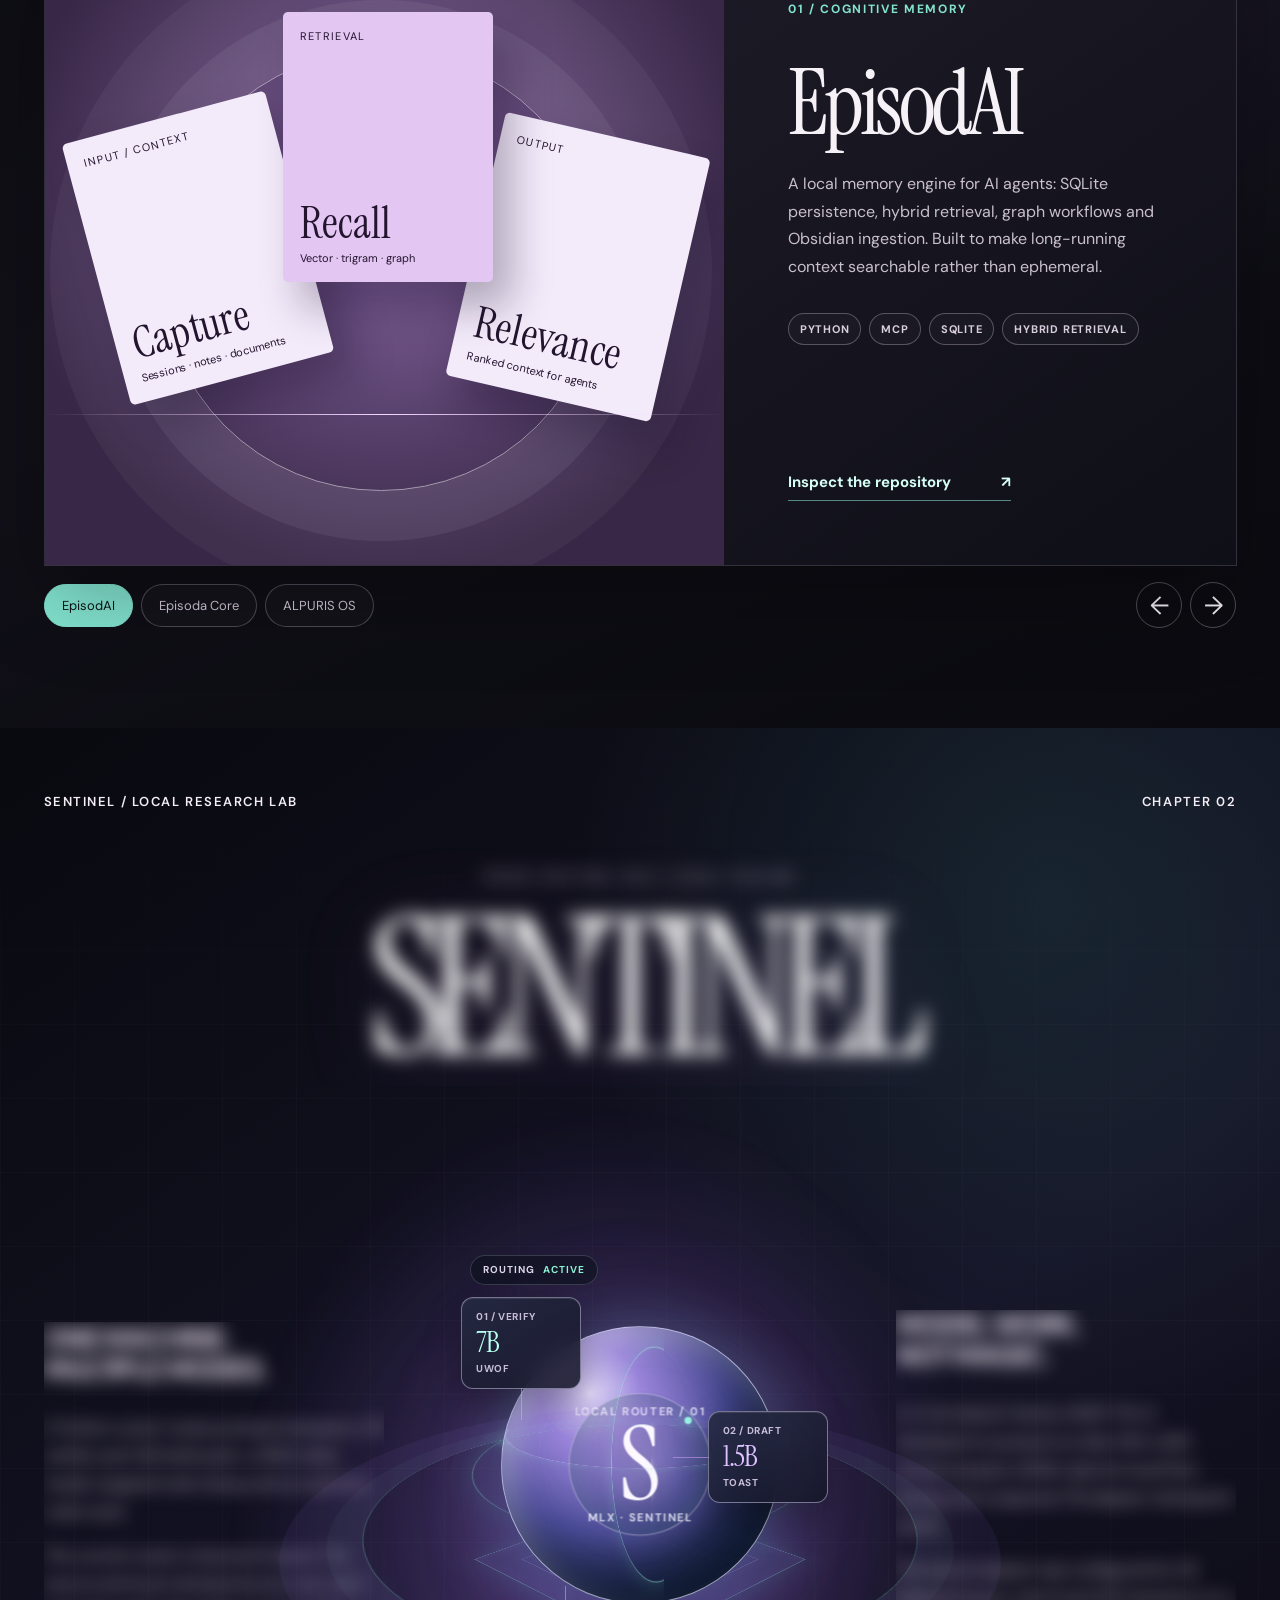
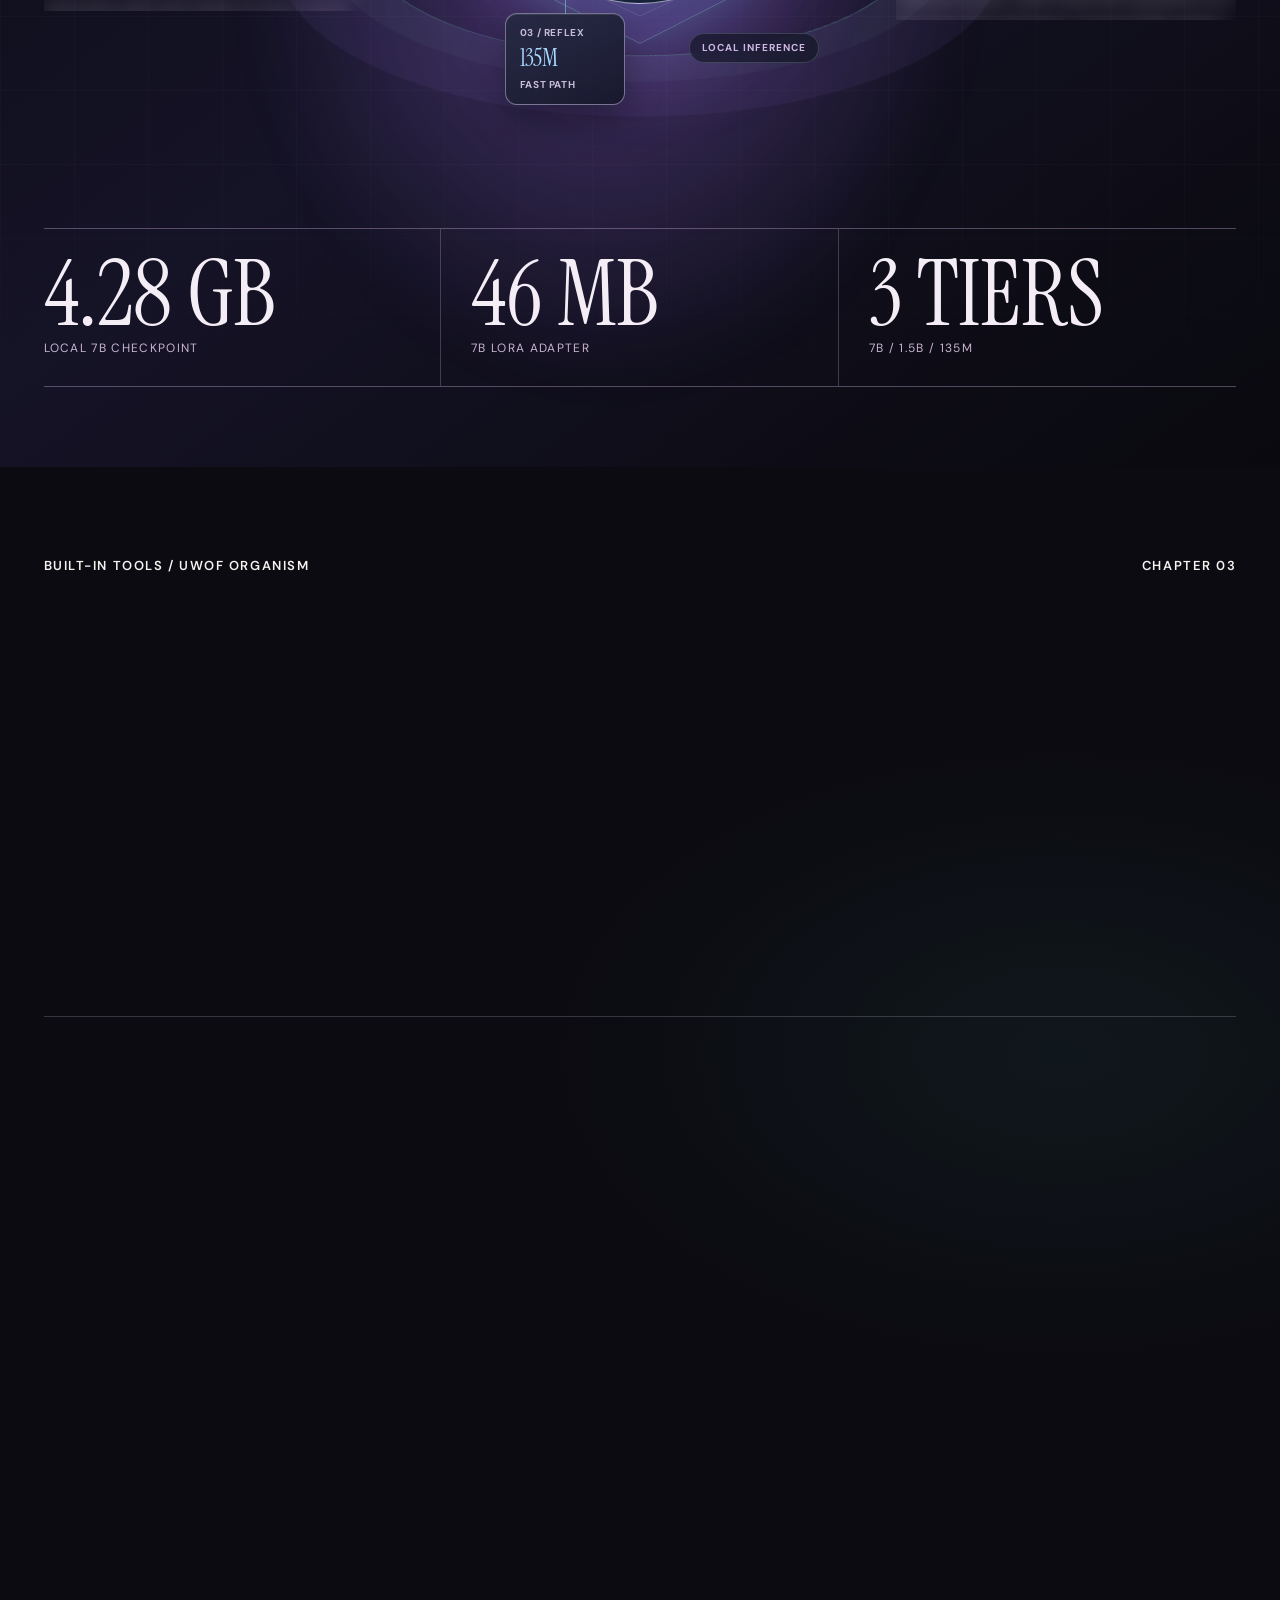
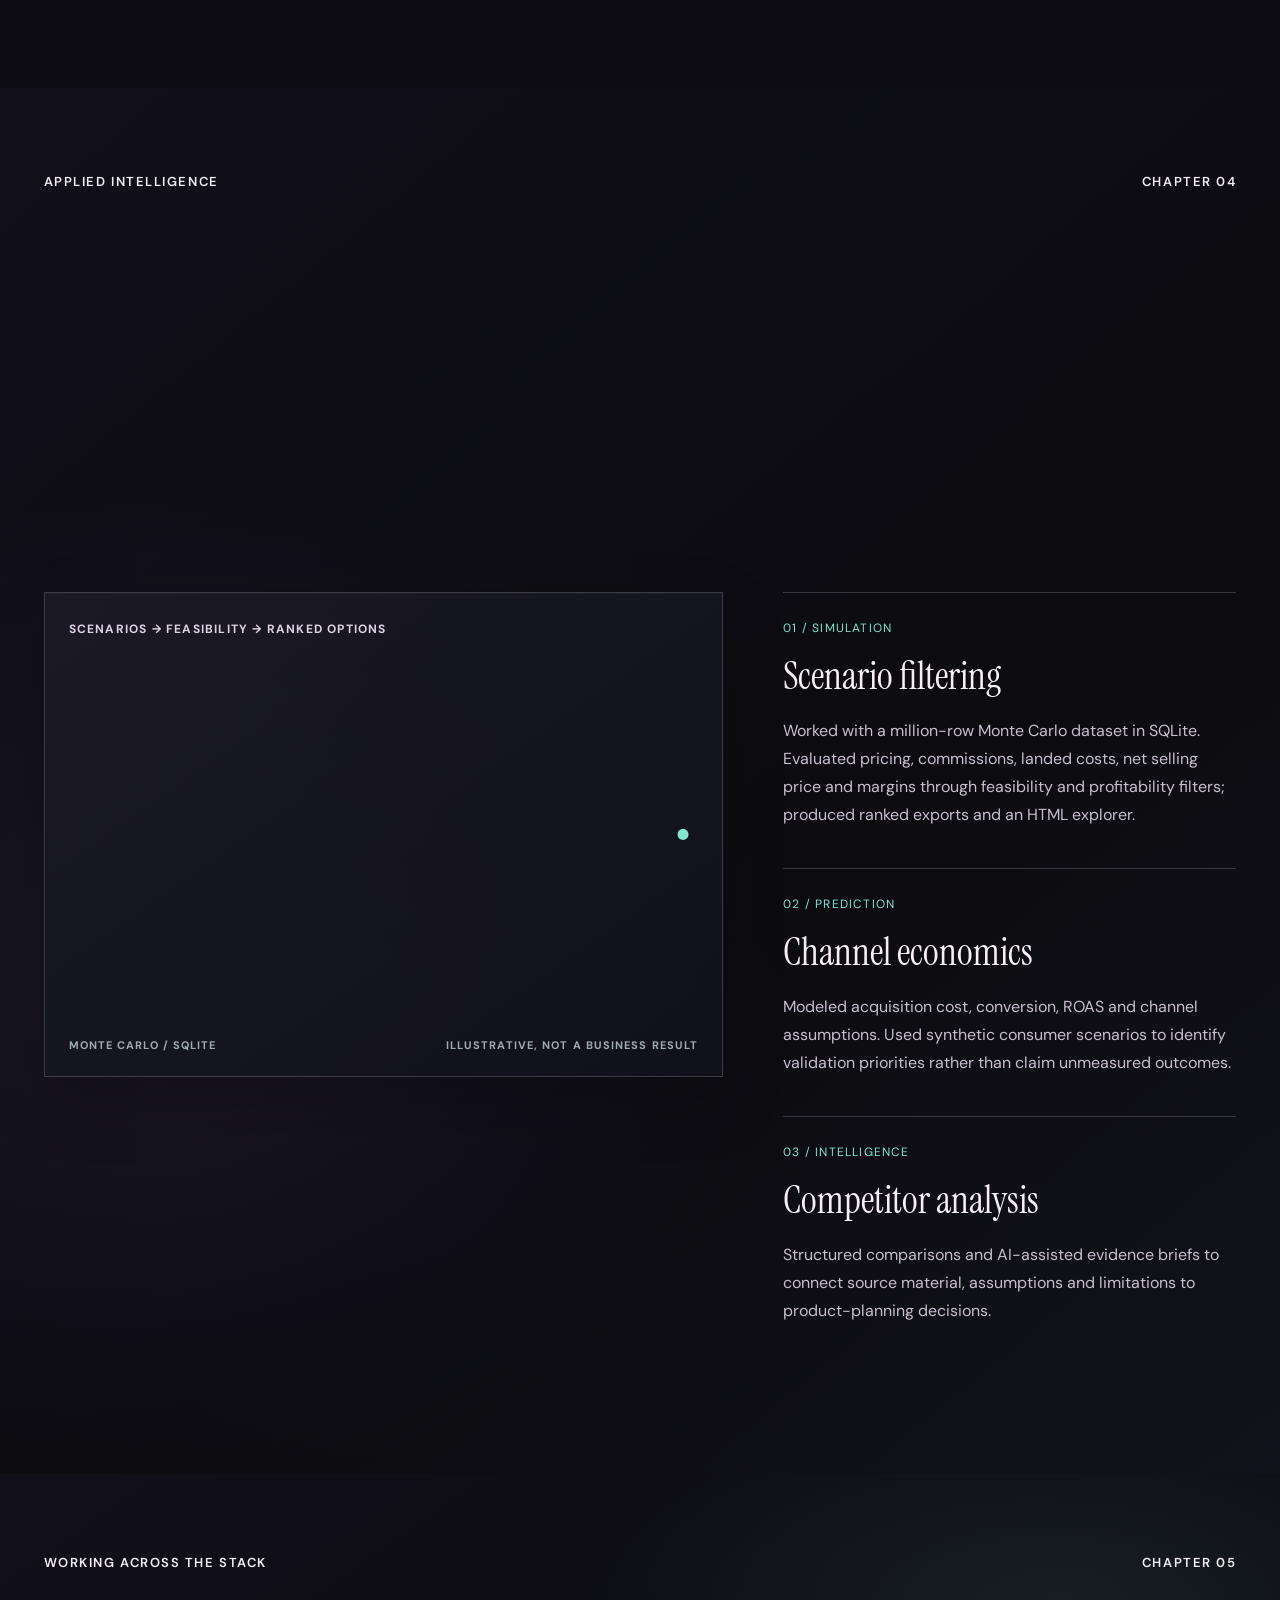
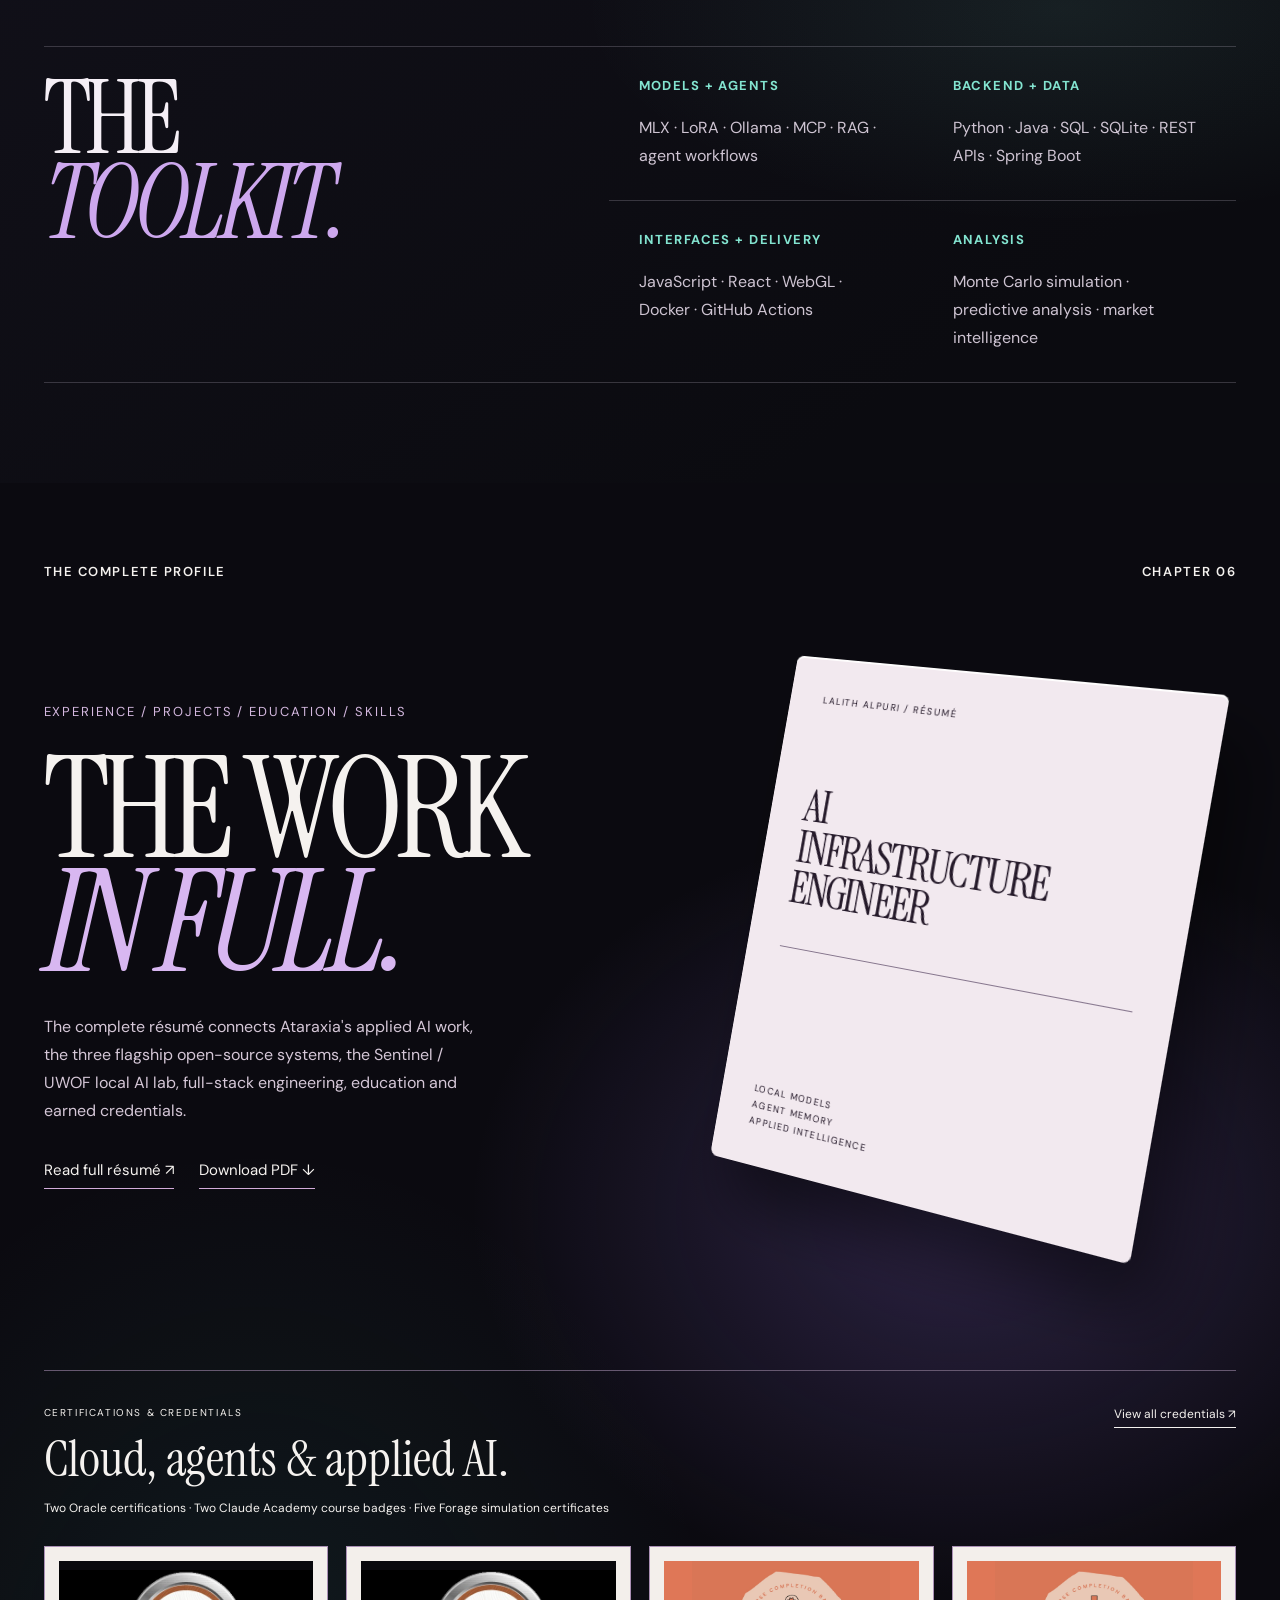
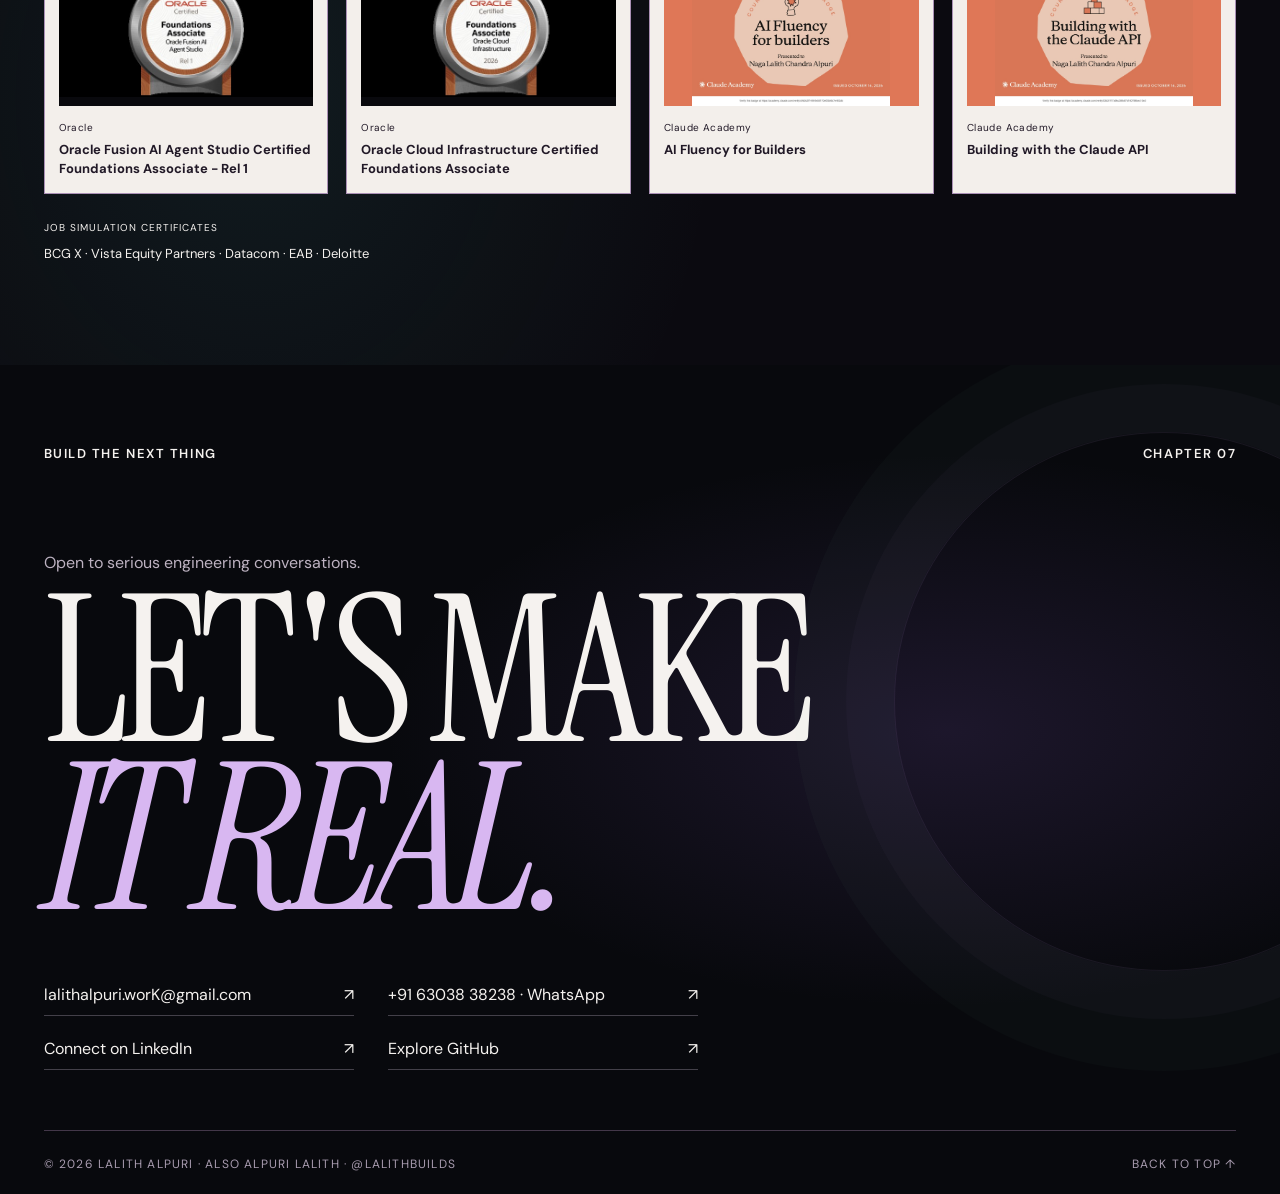
==== commit 65690851: "Add Claude Academy and Forage credentials to portfolio and resume" ====
--- a/index.html
+++ b/index.html
@@ -1,71 +1,71 @@
-<!doctype html>
+<!DOCTYPE html>
+
 <html lang="en">
 <head>
-<meta charset="utf-8">
-<meta name="viewport" content="width=device-width, initial-scale=1">
-<meta name="theme-color" content="#09090d">
+<meta charset="utf-8"/>
+<meta content="width=device-width, initial-scale=1" name="viewport"/>
+<meta content="#09090d" name="theme-color"/>
 <title>Lalith Alpuri (Alpuri Lalith) | AI Systems &amp; Open Source</title>
-<meta name="description" content="Official profile of Lalith Alpuri (Alpuri Lalith; @lalithbuilds), an AI systems engineer based in Nashik, India, building local-first agent memory and multi-agent AI systems.">
-<meta name="author" content="Lalith Alpuri">
-
-<link rel="canonical" href="https://lalithbuilds.github.io/">
-<meta property="og:type" content="profile"><meta property="og:title" content="Lalith Alpuri (Alpuri Lalith) | AI Systems &amp; Open Source">
-<meta property="og:description" content="Official profile of Lalith Alpuri (Alpuri Lalith; @lalithbuilds), an AI systems engineer based in Nashik, India, building local-first agent memory and multi-agent AI systems.">
-<meta property="og:url" content="https://lalithbuilds.github.io/"><meta name="twitter:card" content="summary">
+<meta content="Official profile of Lalith Alpuri (Alpuri Lalith; @lalithbuilds), an AI systems engineer based in Nashik, India, building local-first agent memory and multi-agent AI systems." name="description"/>
+<meta content="Lalith Alpuri" name="author"/>
+<link href="https://lalithbuilds.github.io/" rel="canonical"/>
+<meta content="profile" property="og:type"/><meta content="Lalith Alpuri (Alpuri Lalith) | AI Systems &amp; Open Source" property="og:title"/>
+<meta content="Official profile of Lalith Alpuri (Alpuri Lalith; @lalithbuilds), an AI systems engineer based in Nashik, India, building local-first agent memory and multi-agent AI systems." property="og:description"/>
+<meta content="https://lalithbuilds.github.io/" property="og:url"/><meta content="summary" name="twitter:card"/>
 <script type="application/ld+json">{"@context":"https://schema.org","@graph":[{"@type":"Person","@id":"https://lalithbuilds.github.io/#person","name":"Lalith Alpuri","givenName":"Lalith","familyName":"Alpuri","alternateName":["Alpuri Lalith","@lalithbuilds"],"url":"https://lalithbuilds.github.io/","mainEntityOfPage":"https://lalithbuilds.github.io/about.html","description":"Lalith Alpuri, also written Alpuri Lalith, is an AI systems engineer and open-source developer based in Nashik, Maharashtra, India. He builds local-first AI infrastructure, agent memory software, and multi-agent simulations.","jobTitle":["AI Systems Engineer","Applied AI Strategist"],"sameAs":["https://github.com/lalithbuilds","https://www.linkedin.com/in/lalith-alpuri/"],"knowsAbout":["local AI","AI agents","Model Context Protocol","RAG","MLX","LoRA fine-tuning","multi-agent simulation","predictive analysis","SQLite","Docker"],"address":{"@type":"PostalAddress","addressLocality":"Nashik","addressRegion":"Maharashtra","addressCountry":"IN"}},{"@type":"WebSite","name":"Lalith Alpuri — AI systems engineering","url":"https://lalithbuilds.github.io/","about":{"@id":"https://lalithbuilds.github.io/#person"}},{"@type":"SoftwareSourceCode","name":"ALPURIS OS","codeRepository":"https://github.com/lalithbuilds/alpuris-os","creator":{"@id":"https://lalithbuilds.github.io/#person"}},{"@type":"SoftwareSourceCode","name":"EpisodAI","codeRepository":"https://github.com/lalithbuilds/episodai","creator":{"@id":"https://lalithbuilds.github.io/#person"}},{"@type":"SoftwareSourceCode","name":"Episoda Core MCP","codeRepository":"https://github.com/lalithbuilds/episoda-core-mcp","creator":{"@id":"https://lalithbuilds.github.io/#person"}}]}</script>
-<link rel="preconnect" href="https://fonts.googleapis.com">
-<link rel="preconnect" href="https://fonts.gstatic.com" crossorigin>
-<link href="https://fonts.googleapis.com/css2?family=DM+Sans:wght@400;500;600;700&family=Instrument+Serif:ital@0;1&display=swap" rel="stylesheet">
-<link rel="stylesheet" href="portfolio.css?v=25">
+<link href="https://fonts.googleapis.com" rel="preconnect"/>
+<link crossorigin="" href="https://fonts.gstatic.com" rel="preconnect"/>
+<link href="https://fonts.googleapis.com/css2?family=DM+Sans:wght@400;500;600;700&amp;family=Instrument+Serif:ital@0;1&amp;display=swap" rel="stylesheet"/>
+<link href="portfolio.css?v=credentials-20261016" rel="stylesheet"/>
 </head>
 <body>
 <a class="skip" href="#work">Skip to work</a>
-<div class="progress" aria-hidden="true"><span id="scroll-progress"></span></div>
-<header class="site-header"><a class="brand" href="#top" aria-label="Lalith Alpuri, back to top">L<span class="brand-star">✳</span>A <span class="brand-name">LALITH ALPURI</span></a><nav aria-label="Main navigation"><a href="about.html">About Lalith</a><a href="zh/about.html" lang="zh-CN">中文</a><a href="#work">Work</a><a href="#lab">Sentinel / UWOF</a><a href="#experience">Experience</a><a href="#resume">Résumé</a></nav><a class="header-contact" href="#contact">Let's talk <span>↗</span></a></header>
+<div aria-hidden="true" class="progress"><span id="scroll-progress"></span></div>
+<header class="site-header"><a aria-label="Lalith Alpuri, back to top" class="brand" href="#top">L<span class="brand-star">✳</span>A <span class="brand-name">LALITH ALPURI</span></a><nav aria-label="Main navigation"><a href="about.html">About Lalith</a><a href="zh/about.html" lang="zh-CN">中文</a><a href="#work">Work</a><a href="#lab">Sentinel / UWOF</a><a href="#experience">Experience</a><a href="#resume">Résumé</a></nav><a class="header-contact" href="#contact">Let's talk <span>↗</span></a></header>
 <main id="top">
-<section class="hero" aria-labelledby="hero-title">
-  <div class="hero-copy">
-    <p class="hero-overline">LALITH ALPURI <span>·</span> AI SYSTEMS ENGINEER</p>
-    <h1 id="hero-title">LOCAL AI.<br><span class="title-italic">Real systems.</span></h1>
-    <p class="hero-deck">I design and ship local-first AI infrastructure—from agent memory and model tooling to multi-agent simulation—and make each layer inspectable.</p>
-    <div class="hero-actions"><a class="hero-primary" href="#work">Explore the work <span>↘</span></a><a href="resume.html">Résumé <span>↗</span></a><a href="https://www.linkedin.com/in/lalith-alpuri/" target="_blank" rel="noopener noreferrer">LinkedIn <span>↗</span></a></div>
-    <div class="hero-meta"><span>@LALITHBUILDS</span><span>OPEN SOURCE / APPLIED AI</span><span>BASED IN NASHIK, MAHARASHTRA, INDIA</span></div>
-  </div>
-  <div class="hero-scene" id="hero-scene" aria-label="Floating project cards for Lalith Alpuri's AI systems">
-    <div class="scene-glow" aria-hidden="true"></div><div class="scene-ground" aria-hidden="true"></div>
-    <div class="scene-wrap scene-wrap--left"><div class="scene-card scene-card--alpuris"><span class="scene-eyebrow">03 / SIMULATION</span><div class="city-mini" aria-hidden="true"><i></i><i></i><i></i><i></i><i></i><i></i><i></i><i></i><i></i></div><strong>ALPURIS<br>OS</strong><small>AGENT WORLDS</small></div></div>
-    <div class="scene-wrap scene-wrap--back"><div class="scene-card scene-card--core"><span class="scene-eyebrow">02 / MEMORY</span><div class="core-rings" aria-hidden="true"><i></i><i></i><i></i></div><strong>EPISODA<br>CORE</strong><small>LOCAL BY DESIGN</small></div></div>
-    <div class="scene-wrap scene-wrap--right"><div class="scene-card scene-card--memory"><span class="scene-eyebrow">01 / RETRIEVAL</span><div class="memory-lines" aria-hidden="true"><i></i><i></i><i></i><i></i><i></i></div><strong>EPISODAI</strong><small>MEMORY THAT PERSISTS</small></div></div>
-    <div class="scene-wrap scene-wrap--center"><div class="scene-card scene-card--lab"><span class="scene-eyebrow">SENTINEL / UWOF</span><div class="lab-orbit" aria-hidden="true"><i></i><i></i><i></i><b></b></div><strong>SENTINEL</strong><small>MODELS / ROUTING / MEMORY</small></div></div>
-  </div>
-  <div class="hero-bottom"><p>Local models. Persistent memory. Agent worlds.<br>Designed to run close, stay clear, and earn trust.</p><div><button id="motion-toggle" class="motion-toggle" type="button" aria-pressed="false">Pause motion <span>◉</span></button><a href="#work" class="scroll-cue">SCROLL TO EXPLORE <span>↓</span></a></div></div>
+<section aria-labelledby="hero-title" class="hero">
+<div class="hero-copy">
+<p class="hero-overline">LALITH ALPURI <span>·</span> AI SYSTEMS ENGINEER</p>
+<h1 id="hero-title">LOCAL AI.<br/><span class="title-italic">Real systems.</span></h1>
+<p class="hero-deck">I design and ship local-first AI infrastructure—from agent memory and model tooling to multi-agent simulation—and make each layer inspectable.</p>
+<div class="hero-actions"><a class="hero-primary" href="#work">Explore the work <span>↘</span></a><a href="resume.html">Résumé <span>↗</span></a><a href="https://www.linkedin.com/in/lalith-alpuri/" rel="noopener noreferrer" target="_blank">LinkedIn <span>↗</span></a></div>
+<div class="hero-meta"><span>@LALITHBUILDS</span><span>OPEN SOURCE / APPLIED AI</span><span>BASED IN NASHIK, MAHARASHTRA, INDIA</span></div>
+</div>
+<div aria-label="Floating project cards for Lalith Alpuri's AI systems" class="hero-scene" id="hero-scene">
+<div aria-hidden="true" class="scene-glow"></div><div aria-hidden="true" class="scene-ground"></div>
+<div class="scene-wrap scene-wrap--left"><div class="scene-card scene-card--alpuris"><span class="scene-eyebrow">03 / SIMULATION</span><div aria-hidden="true" class="city-mini"><i></i><i></i><i></i><i></i><i></i><i></i><i></i><i></i><i></i></div><strong>ALPURIS<br/>OS</strong><small>AGENT WORLDS</small></div></div>
+<div class="scene-wrap scene-wrap--back"><div class="scene-card scene-card--core"><span class="scene-eyebrow">02 / MEMORY</span><div aria-hidden="true" class="core-rings"><i></i><i></i><i></i></div><strong>EPISODA<br/>CORE</strong><small>LOCAL BY DESIGN</small></div></div>
+<div class="scene-wrap scene-wrap--right"><div class="scene-card scene-card--memory"><span class="scene-eyebrow">01 / RETRIEVAL</span><div aria-hidden="true" class="memory-lines"><i></i><i></i><i></i><i></i><i></i></div><strong>EPISODAI</strong><small>MEMORY THAT PERSISTS</small></div></div>
+<div class="scene-wrap scene-wrap--center"><div class="scene-card scene-card--lab"><span class="scene-eyebrow">SENTINEL / UWOF</span><div aria-hidden="true" class="lab-orbit"><i></i><i></i><i></i><b></b></div><strong>SENTINEL</strong><small>MODELS / ROUTING / MEMORY</small></div></div>
+</div>
+<div class="hero-bottom"><p>Local models. Persistent memory. Agent worlds.<br/>Designed to run close, stay clear, and earn trust.</p><div><button aria-pressed="false" class="motion-toggle" id="motion-toggle" type="button">Pause motion <span>◉</span></button><a class="scroll-cue" href="#work">SCROLL TO EXPLORE <span>↓</span></a></div></div>
 </section>
-<div class="ticker" aria-hidden="true"><div class="ticker-track"><span>LOCAL AI</span><i>✳</i><span>MODEL CONTEXT PROTOCOL</span><i>✳</i><span>AGENT MEMORY</span><i>✳</i><span>SIMULATION</span><i>✳</i><span>APPLE SILICON</span><i>✳</i><span>LOCAL AI</span><i>✳</i><span>MODEL CONTEXT PROTOCOL</span><i>✳</i><span>AGENT MEMORY</span><i>✳</i><span>SIMULATION</span><i>✳</i><span>APPLE SILICON</span><i>✳</i></div></div>
-<section class="manifesto chapter-dark" id="work" aria-label="Portfolio thesis">
-  <div class="manifesto-sticky">
-    <div class="chapter-label"><span>ENGINEERING PRINCIPLES / BUILT FOR USE</span><span>CHAPTER 01</span></div>
-    <div class="manifesto-orbit" aria-hidden="true"><div class="engine-aura"></div><div class="engine-orbit engine-orbit--outer"><i></i></div><div class="engine-orbit engine-orbit--middle"><i></i></div><div class="engine-orbit engine-orbit--inner"><i></i></div><div class="engine-platform engine-platform--lower"><i></i><i></i><i></i></div><div class="engine-cube"><div class="engine-face engine-face--front"><span>01 / RETAIN</span><b>CONTEXT</b><small>MEMORY CORE</small><i></i></div><div class="engine-face engine-face--right"><span>02 / RETRIEVE</span><b>RECALL</b><small>VECTOR · GRAPH</small><i></i></div><div class="engine-face engine-face--back"><span>03 / CONTINUE</span><b>DECISIONS</b><small>SESSION → SESSION</small><i></i></div><div class="engine-face engine-face--left"><span>04 / INSPECT</span><b>EVIDENCE</b><small>TRACEABLE INPUT</small><i></i></div><div class="engine-face engine-face--top"><span>LOCAL MEMORY / 001</span><i></i></div><div class="engine-face engine-face--bottom"><span>BUILT TO PERSIST</span></div></div><div class="engine-platform engine-platform--upper"><i></i><i></i></div><span class="engine-readout engine-readout--a">PERSIST <b>●</b></span><span class="engine-readout engine-readout--b">RECALL <b>↗</b></span><span class="engine-readout engine-readout--c">LOCAL / 01</span></div>
-    <div class="manifesto-phrase active" data-phrase="0"><span>01 / CONTINUITY</span><h2>CONTEXT THAT<br><em>STAYS USEFUL.</em></h2><p>Good agent systems carry decisions, evidence and working context beyond a single conversation.</p></div>
-    <div class="manifesto-phrase" data-phrase="1"><span>02 / CONTROL</span><h2>LOCAL BY DESIGN.<br><em>OPEN TO INSPECT.</em></h2><p>Models and data stay close to the machine. The system boundaries stay visible.</p></div>
-    <div class="manifesto-phrase" data-phrase="2"><span>03 / APPLICATION</span><h2>FROM MODEL<br><em>TO USEFUL SYSTEM.</em></h2><p>Memory, tools and simulation earn their place when they support real work and decisions.</p></div>
-    <div class="manifesto-counter"><span id="manifesto-step">01</span><span> / 03</span><div><i id="manifesto-progress"></i></div></div>
-  </div>
+<div aria-hidden="true" class="ticker"><div class="ticker-track"><span>LOCAL AI</span><i>✳</i><span>MODEL CONTEXT PROTOCOL</span><i>✳</i><span>AGENT MEMORY</span><i>✳</i><span>SIMULATION</span><i>✳</i><span>APPLE SILICON</span><i>✳</i><span>LOCAL AI</span><i>✳</i><span>MODEL CONTEXT PROTOCOL</span><i>✳</i><span>AGENT MEMORY</span><i>✳</i><span>SIMULATION</span><i>✳</i><span>APPLE SILICON</span><i>✳</i></div></div>
+<section aria-label="Portfolio thesis" class="manifesto chapter-dark" id="work">
+<div class="manifesto-sticky">
+<div class="chapter-label"><span>ENGINEERING PRINCIPLES / BUILT FOR USE</span><span>CHAPTER 01</span></div>
+<div aria-hidden="true" class="manifesto-orbit"><div class="engine-aura"></div><div class="engine-orbit engine-orbit--outer"><i></i></div><div class="engine-orbit engine-orbit--middle"><i></i></div><div class="engine-orbit engine-orbit--inner"><i></i></div><div class="engine-platform engine-platform--lower"><i></i><i></i><i></i></div><div class="engine-cube"><div class="engine-face engine-face--front"><span>01 / RETAIN</span><b>CONTEXT</b><small>MEMORY CORE</small><i></i></div><div class="engine-face engine-face--right"><span>02 / RETRIEVE</span><b>RECALL</b><small>VECTOR · GRAPH</small><i></i></div><div class="engine-face engine-face--back"><span>03 / CONTINUE</span><b>DECISIONS</b><small>SESSION → SESSION</small><i></i></div><div class="engine-face engine-face--left"><span>04 / INSPECT</span><b>EVIDENCE</b><small>TRACEABLE INPUT</small><i></i></div><div class="engine-face engine-face--top"><span>LOCAL MEMORY / 001</span><i></i></div><div class="engine-face engine-face--bottom"><span>BUILT TO PERSIST</span></div></div><div class="engine-platform engine-platform--upper"><i></i><i></i></div><span class="engine-readout engine-readout--a">PERSIST <b>●</b></span><span class="engine-readout engine-readout--b">RECALL <b>↗</b></span><span class="engine-readout engine-readout--c">LOCAL / 01</span></div>
+<div class="manifesto-phrase active" data-phrase="0"><span>01 / CONTINUITY</span><h2>CONTEXT THAT<br/><em>STAYS USEFUL.</em></h2><p>Good agent systems carry decisions, evidence and working context beyond a single conversation.</p></div>
+<div class="manifesto-phrase" data-phrase="1"><span>02 / CONTROL</span><h2>LOCAL BY DESIGN.<br/><em>OPEN TO INSPECT.</em></h2><p>Models and data stay close to the machine. The system boundaries stay visible.</p></div>
+<div class="manifesto-phrase" data-phrase="2"><span>03 / APPLICATION</span><h2>FROM MODEL<br/><em>TO USEFUL SYSTEM.</em></h2><p>Memory, tools and simulation earn their place when they support real work and decisions.</p></div>
+<div class="manifesto-counter"><span id="manifesto-step">01</span><span> / 03</span><div><i id="manifesto-progress"></i></div></div>
+</div>
 </section>
-<section class="work-section"><div class="chapter-label"><span>SELECTED OPEN SOURCE</span><span>01—03 / USE THE CONTROLS</span></div><div class="work-heading reveal"><h2>THREE SYSTEMS.<br><em>ONE THESIS.</em></h2><p>Each project explores a different layer of autonomous software. Select a system to see what it actually does.</p></div>
-<div class="slider" id="project-slider" aria-roledescription="carousel" aria-label="Selected AI projects">
-  <div class="slider-top"><span id="slide-count" aria-live="polite">01 / 03</span><span>OPEN SOURCE / GITHUB</span></div>
-  <div class="slide active" data-slide="0" aria-hidden="false"><div class="slide-art slide-art--episodai"><div class="art-halo"></div><div class="art-card art-card--one"><span>INPUT / CONTEXT</span><b>Capture</b><small>Sessions · notes · documents</small></div><div class="art-card art-card--two"><span>RETRIEVAL</span><b>Recall</b><small>Vector · trigram · graph</small></div><div class="art-card art-card--three"><span>OUTPUT</span><b>Relevance</b><small>Ranked context for agents</small></div><div class="art-wire"></div></div><div class="slide-copy"><span class="slide-label">01 / COGNITIVE MEMORY</span><h3>EpisodAI</h3><p>A local memory engine for AI agents: SQLite persistence, hybrid retrieval, graph workflows and Obsidian ingestion. Built to make long-running context searchable rather than ephemeral.</p><div class="slide-tags"><span>PYTHON</span><span>MCP</span><span>SQLITE</span><span>HYBRID RETRIEVAL</span></div><a href="https://github.com/lalithbuilds/episodai" target="_blank" rel="noopener noreferrer">Inspect the repository <span>↗</span></a></div></div>
-  <div class="slide" data-slide="1" aria-hidden="true" inert><div class="slide-art slide-art--core"><div class="core-visual"><i></i><i></i><i></i><i></i><b>FTS5<br>BM25</b></div><div class="art-caption">SAVE → INDEX → SEARCH → RECALL</div></div><div class="slide-copy"><span class="slide-label">02 / COMPACT MEMORY</span><h3>Episoda<br>Core MCP</h3><p>A small offline memory server for coding agents. Python's standard library and SQLite FTS5 provide durable notes and full-text retrieval behind an MCP interface.</p><div class="slide-tags"><span>PYTHON</span><span>MCP</span><span>SQLITE FTS5</span><span>OFFLINE</span></div><a href="https://github.com/lalithbuilds/episoda-core-mcp" target="_blank" rel="noopener noreferrer">Inspect the repository <span>↗</span></a></div></div>
-  <div class="slide" data-slide="2" aria-hidden="true" inert><div class="slide-art slide-art--alpuris"><div class="city-art" aria-hidden="true"><i></i><i></i><i></i><i></i><i></i><i></i><i></i><i></i><i></i><i></i><i></i><i></i></div><div class="city-caption">100 AI CITIZENS / 23 SECTORS / WORLD STATE</div></div><div class="slide-copy"><span class="slide-label">03 / AGENT SIMULATION</span><h3>ALPURIS<br>OS</h3><p>A simulated agent metropolis with an economy, sectors and civic governance. Python services maintain the world state; a 3D WebGL interface makes its activity explorable.</p><div class="slide-tags"><span>MULTI-AGENT</span><span>PYTHON</span><span>WEBGL</span><span>SIMULATION</span></div><a href="https://github.com/lalithbuilds/alpuris-os" target="_blank" rel="noopener noreferrer">Inspect the repository <span>↗</span></a></div></div>
-  <div class="slider-controls"><div class="slider-tabs" role="tablist" aria-label="Choose project"><button role="tab" aria-selected="true" aria-controls="project-slider" data-go="0">EpisodAI</button><button role="tab" aria-selected="false" aria-controls="project-slider" data-go="1">Episoda Core</button><button role="tab" aria-selected="false" aria-controls="project-slider" data-go="2">ALPURIS OS</button></div><div class="slider-arrows"><button type="button" id="slide-prev" aria-label="Previous project">←</button><button type="button" id="slide-next" aria-label="Next project">→</button></div></div>
+<section class="work-section"><div class="chapter-label"><span>SELECTED OPEN SOURCE</span><span>01—03 / USE THE CONTROLS</span></div><div class="work-heading reveal"><h2>THREE SYSTEMS.<br/><em>ONE THESIS.</em></h2><p>Each project explores a different layer of autonomous software. Select a system to see what it actually does.</p></div>
+<div aria-label="Selected AI projects" aria-roledescription="carousel" class="slider" id="project-slider">
+<div class="slider-top"><span aria-live="polite" id="slide-count">01 / 03</span><span>OPEN SOURCE / GITHUB</span></div>
+<div aria-hidden="false" class="slide active" data-slide="0"><div class="slide-art slide-art--episodai"><div class="art-halo"></div><div class="art-card art-card--one"><span>INPUT / CONTEXT</span><b>Capture</b><small>Sessions · notes · documents</small></div><div class="art-card art-card--two"><span>RETRIEVAL</span><b>Recall</b><small>Vector · trigram · graph</small></div><div class="art-card art-card--three"><span>OUTPUT</span><b>Relevance</b><small>Ranked context for agents</small></div><div class="art-wire"></div></div><div class="slide-copy"><span class="slide-label">01 / COGNITIVE MEMORY</span><h3>EpisodAI</h3><p>A local memory engine for AI agents: SQLite persistence, hybrid retrieval, graph workflows and Obsidian ingestion. Built to make long-running context searchable rather than ephemeral.</p><div class="slide-tags"><span>PYTHON</span><span>MCP</span><span>SQLITE</span><span>HYBRID RETRIEVAL</span></div><a href="https://github.com/lalithbuilds/episodai" rel="noopener noreferrer" target="_blank">Inspect the repository <span>↗</span></a></div></div>
+<div aria-hidden="true" class="slide" data-slide="1" inert=""><div class="slide-art slide-art--core"><div class="core-visual"><i></i><i></i><i></i><i></i><b>FTS5<br/>BM25</b></div><div class="art-caption">SAVE → INDEX → SEARCH → RECALL</div></div><div class="slide-copy"><span class="slide-label">02 / COMPACT MEMORY</span><h3>Episoda<br/>Core MCP</h3><p>A small offline memory server for coding agents. Python's standard library and SQLite FTS5 provide durable notes and full-text retrieval behind an MCP interface.</p><div class="slide-tags"><span>PYTHON</span><span>MCP</span><span>SQLITE FTS5</span><span>OFFLINE</span></div><a href="https://github.com/lalithbuilds/episoda-core-mcp" rel="noopener noreferrer" target="_blank">Inspect the repository <span>↗</span></a></div></div>
+<div aria-hidden="true" class="slide" data-slide="2" inert=""><div class="slide-art slide-art--alpuris"><div aria-hidden="true" class="city-art"><i></i><i></i><i></i><i></i><i></i><i></i><i></i><i></i><i></i><i></i><i></i><i></i></div><div class="city-caption">100 AI CITIZENS / 23 SECTORS / WORLD STATE</div></div><div class="slide-copy"><span class="slide-label">03 / AGENT SIMULATION</span><h3>ALPURIS<br/>OS</h3><p>A simulated agent metropolis with an economy, sectors and civic governance. Python services maintain the world state; a 3D WebGL interface makes its activity explorable.</p><div class="slide-tags"><span>MULTI-AGENT</span><span>PYTHON</span><span>WEBGL</span><span>SIMULATION</span></div><a href="https://github.com/lalithbuilds/alpuris-os" rel="noopener noreferrer" target="_blank">Inspect the repository <span>↗</span></a></div></div>
+<div class="slider-controls"><div aria-label="Choose project" class="slider-tabs" role="tablist"><button aria-controls="project-slider" aria-selected="true" data-go="0" role="tab">EpisodAI</button><button aria-controls="project-slider" aria-selected="false" data-go="1" role="tab">Episoda Core</button><button aria-controls="project-slider" aria-selected="false" data-go="2" role="tab">ALPURIS OS</button></div><div class="slider-arrows"><button aria-label="Previous project" id="slide-prev" type="button">←</button><button aria-label="Next project" id="slide-next" type="button">→</button></div></div>
 </div></section>
-<section class="lab-section" id="lab"><div class="chapter-label"><span>SENTINEL / LOCAL RESEARCH LAB</span><span>CHAPTER 02</span></div><div class="lab-intro reveal"><p>MODEL ROUTING / MLX / LOCAL TOOLING</p><h2><em>SENTINEL</em></h2><span>A local orchestration and model-experimentation environment.</span></div><div class="lab-stage"><div class="lab-stage-copy reveal"><h3>ONE MACHINE.<br>MULTIPLE MODES.</h3><p>A Python runner routes prompts between a 7B verifier and 1.5B draft path, a 135M reflex model, targeted web lookup and an optional code route.</p><p>The current router is keyword-based. The source and local checkpoints are real; each execution path still needs its own runtime validation.</p></div><div class="lab-object" aria-label="Animated Sentinel routing chamber connecting three local model tiers"><div class="sentinel-orbit sentinel-orbit--outer"><i></i></div><div class="sentinel-orbit sentinel-orbit--inner"><i></i></div><div class="sentinel-platform sentinel-platform--base"></div><div class="sentinel-reactor"><div class="sentinel-reactor-face"><small>LOCAL ROUTER / 01</small><b>S</b><span>MLX · SENTINEL</span><i></i></div></div><div class="sentinel-node sentinel-node--verify"><small>01 / VERIFY</small><b>7B</b><span>UWOF</span></div><div class="sentinel-node sentinel-node--draft"><small>02 / DRAFT</small><b>1.5B</b><span>TOAST</span></div><div class="sentinel-node sentinel-node--reflex"><small>03 / REFLEX</small><b>135M</b><span>FAST PATH</span></div><span class="sentinel-readout sentinel-readout--left">ROUTING <b>ACTIVE</b></span><span class="sentinel-readout sentinel-readout--right">LOCAL INFERENCE</span></div><div class="lab-stage-copy lab-stage-copy--right reveal"><h3>MODEL WORK,<br>NOT MAGIC.</h3><p>A 4-bit Qwen2-family UWOF 7B v3 checkpoint is present on disk. MLX LoRA scripts prepare JSONL data for local fine-tuning, and a separate 7B adapter checkpoint exists.</p><p>The saved adapter was configured for 28 adapted layers, rank 8 and 100 iterations on a Qwen2.5 7B 4-bit base. A fused 8.5B release is not established by the inspected artifacts.</p></div></div><div class="lab-specs"><div><span>4.28 GB</span><small>LOCAL 7B CHECKPOINT</small></div><div><span>46 MB</span><small>7B LORA ADAPTER</small></div><div><span>3 TIERS</span><small>7B / 1.5B / 135M</small></div></div></section>
-<section class="capability-section"><div class="chapter-label"><span>BUILT-IN TOOLS / UWOF ORGANISM</span><span>CHAPTER 03</span></div><h2 class="reveal">TOOLS TO THINK.<br><em>TOOLS TO ACT.</em></h2><div class="capability-list"><article class="reveal"><span>01</span><h3>Built-in web research</h3><p>The organism includes a web-search tool for targeted research. <code>toast1_fetch()</code> searches Hacker News through Algolia and retrieves company information for research prompts, then passes useful source text into the local answer workflow.</p></article><article class="reveal"><span>02</span><h3>Built-in code interpreter</h3><p><code>run_autonomous_agent()</code> routes coding tasks to OpenInterpreter with an Ollama-hosted UWOF model. The integrated execution path lets the agent write and run code as part of its workflow.</p></article><article class="reveal"><span>03</span><h3>Working local model tiers</h3><p>The active MLX inference stack routes work across the UWOF 7B model, Toast 1.5B draft model and a 135M reflex model. Keyword-based routing selects the tier suited to each request, keeping generation on the local Apple Silicon setup.</p></article></div></section>
-<section class="experience-section" id="experience"><div class="chapter-label"><span>APPLIED INTELLIGENCE</span><span>CHAPTER 04</span></div><div class="experience-head reveal"><h2>FROM SIGNAL<br><em>TO DECISION.</em></h2><div><span>ATARAXIA PHARMA PVT. LTD. / 2026</span><p>Technical work spanning AI-assisted simulation, market analysis, predictive modeling and competitor intelligence.</p></div></div><div class="experience-stage"><div class="simulation-art" aria-label="Illustrative scenario filtering diagram"><span class="sim-top">SCENARIOS → FEASIBILITY → RANKED OPTIONS</span><svg viewBox="0 0 800 420" role="img" aria-label="Animated lines narrowing many scenarios into a shortlist"><g class="sim-lines" fill="none" stroke="currentColor" stroke-width="1"><path d="M20 20 C220 30 380 280 780 205"/><path d="M20 60 C220 100 380 290 780 205"/><path d="M20 100 C220 120 380 250 780 205"/><path d="M20 140 C220 90 380 230 780 205"/><path d="M20 180 C220 180 380 205 780 205"/><path d="M20 220 C220 250 380 180 780 205"/><path d="M20 260 C220 310 380 160 780 205"/><path d="M20 300 C220 330 380 130 780 205"/><path d="M20 340 C220 290 380 120 780 205"/><path d="M20 380 C220 350 380 100 780 205"/></g><circle cx="780" cy="205" r="7" fill="#302d42"/></svg><div class="sim-bottom"><span>MONTE CARLO / SQLITE</span><span>ILLUSTRATIVE, NOT A BUSINESS RESULT</span></div></div><div class="experience-points"><article><span>01 / SIMULATION</span><h3>Scenario filtering</h3><p>Worked with a million-row Monte Carlo dataset in SQLite. Evaluated pricing, commissions, landed costs, net selling price and margins through feasibility and profitability filters; produced ranked exports and an HTML explorer.</p></article><article><span>02 / PREDICTION</span><h3>Channel economics</h3><p>Modeled acquisition cost, conversion, ROAS and channel assumptions. Used synthetic consumer scenarios to identify validation priorities rather than claim unmeasured outcomes.</p></article><article><span>03 / INTELLIGENCE</span><h3>Competitor analysis</h3><p>Structured comparisons and AI-assisted evidence briefs to connect source material, assumptions and limitations to product-planning decisions.</p></article></div></div></section>
-<section class="toolkit-section"><div class="chapter-label"><span>WORKING ACROSS THE STACK</span><span>CHAPTER 05</span></div><div class="toolkit-grid"><h2>THE<br><em>TOOLKIT.</em></h2><div><h3>MODELS + AGENTS</h3><p>MLX · LoRA · Ollama · MCP · RAG · agent workflows</p></div><div><h3>BACKEND + DATA</h3><p>Python · Java · SQL · SQLite · REST APIs · Spring Boot</p></div><div><h3>INTERFACES + DELIVERY</h3><p>JavaScript · React · WebGL · Docker · GitHub Actions</p></div><div><h3>ANALYSIS</h3><p>Monte Carlo simulation · predictive analysis · market intelligence</p></div></div></section>
-<section class="resume-teaser" id="resume"><div class="chapter-label"><span>THE COMPLETE PROFILE</span><span>CHAPTER 06</span></div><div class="resume-teaser-stage"><div class="resume-teaser-copy"><p>EXPERIENCE / PROJECTS / EDUCATION / SKILLS</p><h2>THE WORK<br><em>IN FULL.</em></h2><span>The complete résumé connects Ataraxia's applied AI work, the three flagship open-source systems, the Sentinel / UWOF local AI lab, full-stack engineering and education.</span><div><a href="resume.html">Read full résumé ↗</a><a href="assets/Lalith_Alpuri_Resume.pdf" download>Download PDF ↓</a></div></div><div class="resume-preview" aria-hidden="true"><div class="resume-preview-sheet"><small>LALITH ALPURI / RÉSUMÉ</small><strong>AI<br>INFRASTRUCTURE<br>ENGINEER</strong><i></i><span>LOCAL MODELS<br>AGENT MEMORY<br>APPLIED INTELLIGENCE</span></div></div></div></section>
-<section class="contact-section" id="contact"><div class="chapter-label"><span>BUILD THE NEXT THING</span><span>CHAPTER 07</span></div><p>Open to serious engineering conversations.</p><h2>LET'S MAKE<br><em>IT REAL.</em></h2><div class="contact-actions"><a href="mailto:lalithalpuri.worK@gmail.com">lalithalpuri.worK@gmail.com <span>↗</span></a><a href="https://wa.me/916303838238" target="_blank" rel="noopener noreferrer" aria-label="Message me on WhatsApp at +91 63038 38238">+91 63038 38238 · WhatsApp <span>↗</span></a><a href="https://www.linkedin.com/in/lalith-alpuri/" target="_blank" rel="noopener noreferrer">Connect on LinkedIn <span>↗</span></a><a href="https://github.com/lalithbuilds" target="_blank" rel="noopener noreferrer">Explore GitHub <span>↗</span></a></div><footer><span>© 2026 LALITH ALPURI · ALSO ALPURI LALITH · @LALITHBUILDS</span><a href="#top">BACK TO TOP ↑</a></footer></section>
+<section class="lab-section" id="lab"><div class="chapter-label"><span>SENTINEL / LOCAL RESEARCH LAB</span><span>CHAPTER 02</span></div><div class="lab-intro reveal"><p>MODEL ROUTING / MLX / LOCAL TOOLING</p><h2><em>SENTINEL</em></h2><span>A local orchestration and model-experimentation environment.</span></div><div class="lab-stage"><div class="lab-stage-copy reveal"><h3>ONE MACHINE.<br/>MULTIPLE MODES.</h3><p>A Python runner routes prompts between a 7B verifier and 1.5B draft path, a 135M reflex model, targeted web lookup and an optional code route.</p><p>The current router is keyword-based. The source and local checkpoints are real; each execution path still needs its own runtime validation.</p></div><div aria-label="Animated Sentinel routing chamber connecting three local model tiers" class="lab-object"><div class="sentinel-orbit sentinel-orbit--outer"><i></i></div><div class="sentinel-orbit sentinel-orbit--inner"><i></i></div><div class="sentinel-platform sentinel-platform--base"></div><div class="sentinel-reactor"><div class="sentinel-reactor-face"><small>LOCAL ROUTER / 01</small><b>S</b><span>MLX · SENTINEL</span><i></i></div></div><div class="sentinel-node sentinel-node--verify"><small>01 / VERIFY</small><b>7B</b><span>UWOF</span></div><div class="sentinel-node sentinel-node--draft"><small>02 / DRAFT</small><b>1.5B</b><span>TOAST</span></div><div class="sentinel-node sentinel-node--reflex"><small>03 / REFLEX</small><b>135M</b><span>FAST PATH</span></div><span class="sentinel-readout sentinel-readout--left">ROUTING <b>ACTIVE</b></span><span class="sentinel-readout sentinel-readout--right">LOCAL INFERENCE</span></div><div class="lab-stage-copy lab-stage-copy--right reveal"><h3>MODEL WORK,<br/>NOT MAGIC.</h3><p>A 4-bit Qwen2-family UWOF 7B v3 checkpoint is present on disk. MLX LoRA scripts prepare JSONL data for local fine-tuning, and a separate 7B adapter checkpoint exists.</p><p>The saved adapter was configured for 28 adapted layers, rank 8 and 100 iterations on a Qwen2.5 7B 4-bit base. A fused 8.5B release is not established by the inspected artifacts.</p></div></div><div class="lab-specs"><div><span>4.28 GB</span><small>LOCAL 7B CHECKPOINT</small></div><div><span>46 MB</span><small>7B LORA ADAPTER</small></div><div><span>3 TIERS</span><small>7B / 1.5B / 135M</small></div></div></section>
+<section class="capability-section"><div class="chapter-label"><span>BUILT-IN TOOLS / UWOF ORGANISM</span><span>CHAPTER 03</span></div><h2 class="reveal">TOOLS TO THINK.<br/><em>TOOLS TO ACT.</em></h2><div class="capability-list"><article class="reveal"><span>01</span><h3>Built-in web research</h3><p>The organism includes a web-search tool for targeted research. <code>toast1_fetch()</code> searches Hacker News through Algolia and retrieves company information for research prompts, then passes useful source text into the local answer workflow.</p></article><article class="reveal"><span>02</span><h3>Built-in code interpreter</h3><p><code>run_autonomous_agent()</code> routes coding tasks to OpenInterpreter with an Ollama-hosted UWOF model. The integrated execution path lets the agent write and run code as part of its workflow.</p></article><article class="reveal"><span>03</span><h3>Working local model tiers</h3><p>The active MLX inference stack routes work across the UWOF 7B model, Toast 1.5B draft model and a 135M reflex model. Keyword-based routing selects the tier suited to each request, keeping generation on the local Apple Silicon setup.</p></article></div></section>
+<section class="experience-section" id="experience"><div class="chapter-label"><span>APPLIED INTELLIGENCE</span><span>CHAPTER 04</span></div><div class="experience-head reveal"><h2>FROM SIGNAL<br/><em>TO DECISION.</em></h2><div><span>ATARAXIA PHARMA PVT. LTD. / 2026</span><p>Technical work spanning AI-assisted simulation, market analysis, predictive modeling and competitor intelligence.</p></div></div><div class="experience-stage"><div aria-label="Illustrative scenario filtering diagram" class="simulation-art"><span class="sim-top">SCENARIOS → FEASIBILITY → RANKED OPTIONS</span><svg aria-label="Animated lines narrowing many scenarios into a shortlist" role="img" viewbox="0 0 800 420"><g class="sim-lines" fill="none" stroke="currentColor" stroke-width="1"><path d="M20 20 C220 30 380 280 780 205"></path><path d="M20 60 C220 100 380 290 780 205"></path><path d="M20 100 C220 120 380 250 780 205"></path><path d="M20 140 C220 90 380 230 780 205"></path><path d="M20 180 C220 180 380 205 780 205"></path><path d="M20 220 C220 250 380 180 780 205"></path><path d="M20 260 C220 310 380 160 780 205"></path><path d="M20 300 C220 330 380 130 780 205"></path><path d="M20 340 C220 290 380 120 780 205"></path><path d="M20 380 C220 350 380 100 780 205"></path></g><circle cx="780" cy="205" fill="#302d42" r="7"></circle></svg><div class="sim-bottom"><span>MONTE CARLO / SQLITE</span><span>ILLUSTRATIVE, NOT A BUSINESS RESULT</span></div></div><div class="experience-points"><article><span>01 / SIMULATION</span><h3>Scenario filtering</h3><p>Worked with a million-row Monte Carlo dataset in SQLite. Evaluated pricing, commissions, landed costs, net selling price and margins through feasibility and profitability filters; produced ranked exports and an HTML explorer.</p></article><article><span>02 / PREDICTION</span><h3>Channel economics</h3><p>Modeled acquisition cost, conversion, ROAS and channel assumptions. Used synthetic consumer scenarios to identify validation priorities rather than claim unmeasured outcomes.</p></article><article><span>03 / INTELLIGENCE</span><h3>Competitor analysis</h3><p>Structured comparisons and AI-assisted evidence briefs to connect source material, assumptions and limitations to product-planning decisions.</p></article></div></div></section>
+<section class="toolkit-section"><div class="chapter-label"><span>WORKING ACROSS THE STACK</span><span>CHAPTER 05</span></div><div class="toolkit-grid"><h2>THE<br/><em>TOOLKIT.</em></h2><div><h3>MODELS + AGENTS</h3><p>MLX · LoRA · Ollama · MCP · RAG · agent workflows</p></div><div><h3>BACKEND + DATA</h3><p>Python · Java · SQL · SQLite · REST APIs · Spring Boot</p></div><div><h3>INTERFACES + DELIVERY</h3><p>JavaScript · React · WebGL · Docker · GitHub Actions</p></div><div><h3>ANALYSIS</h3><p>Monte Carlo simulation · predictive analysis · market intelligence</p></div></div></section>
+<section class="resume-teaser" id="resume"><div class="chapter-label"><span>THE COMPLETE PROFILE</span><span>CHAPTER 06</span></div><div class="resume-teaser-stage"><div class="resume-teaser-copy"><p>EXPERIENCE / PROJECTS / EDUCATION / SKILLS</p><h2>THE WORK<br/><em>IN FULL.</em></h2><span>The complete résumé connects Ataraxia's applied AI work, the three flagship open-source systems, the Sentinel / UWOF local AI lab, full-stack engineering, education and earned credentials.</span><div><a href="resume.html">Read full résumé ↗</a><a download="" href="assets/Lalith_Alpuri_Resume.pdf">Download PDF ↓</a></div></div><div aria-hidden="true" class="resume-preview"><div class="resume-preview-sheet"><small>LALITH ALPURI / RÉSUMÉ</small><strong>AI<br/>INFRASTRUCTURE<br/>ENGINEER</strong><i></i><span>LOCAL MODELS<br/>AGENT MEMORY<br/>APPLIED INTELLIGENCE</span></div></div></div><div class="portfolio-credentials" id="credentials"><div class="portfolio-credentials-head"><div><p>CERTIFICATIONS &amp; CREDENTIALS</p><h3>Cloud, agents &amp; applied AI.</h3><span>Two Oracle certifications · Two Claude Academy course badges · Five Forage simulation certificates</span></div><a href="resume.html#certifications">View all credentials ↗</a></div><div class="portfolio-credential-grid"><a class="portfolio-credential" href="resume.html#oracle-fusion-ai-agent-studio"><img alt="Oracle Fusion AI Agent Studio Certified Foundations Associate - Rel 1 badge" height="276" loading="lazy" src="assets/certifications/oracle-fusion-ai-agent-studio.jpg" width="552"/><span>Oracle<strong>Oracle Fusion AI Agent Studio Certified Foundations Associate - Rel 1</strong></span></a><a class="portfolio-credential" href="resume.html#oracle-oci-foundations-2026"><img alt="Oracle Cloud Infrastructure Certified Foundations Associate badge" height="276" loading="lazy" src="assets/certifications/oracle-oci-foundations-2026.jpg" width="552"/><span>Oracle<strong>Oracle Cloud Infrastructure Certified Foundations Associate</strong></span></a><a class="portfolio-credential" href="resume.html#claude-ai-fluency-for-builders"><img alt="AI Fluency for Builders badge" height="806" loading="lazy" src="assets/certifications/claude-ai-fluency-for-builders.jpg" width="1100"/><span>Claude Academy<strong>AI Fluency for Builders</strong></span></a><a class="portfolio-credential" href="resume.html#claude-building-with-the-api"><img alt="Building with the Claude API badge" height="806" loading="lazy" src="assets/certifications/claude-building-with-the-api.jpg" width="1100"/><span>Claude Academy<strong>Building with the Claude API</strong></span></a></div><p class="portfolio-simulations">JOB SIMULATION CERTIFICATES <span>BCG X · Vista Equity Partners · Datacom · EAB · Deloitte</span></p></div></section>
+<section class="contact-section" id="contact"><div class="chapter-label"><span>BUILD THE NEXT THING</span><span>CHAPTER 07</span></div><p>Open to serious engineering conversations.</p><h2>LET'S MAKE<br/><em>IT REAL.</em></h2><div class="contact-actions"><a href="mailto:lalithalpuri.worK@gmail.com">lalithalpuri.worK@gmail.com <span>↗</span></a><a aria-label="Message me on WhatsApp at +91 63038 38238" href="https://wa.me/916303838238" rel="noopener noreferrer" target="_blank">+91 63038 38238 · WhatsApp <span>↗</span></a><a href="https://www.linkedin.com/in/lalith-alpuri/" rel="noopener noreferrer" target="_blank">Connect on LinkedIn <span>↗</span></a><a href="https://github.com/lalithbuilds" rel="noopener noreferrer" target="_blank">Explore GitHub <span>↗</span></a></div><footer><span>© 2026 LALITH ALPURI · ALSO ALPURI LALITH · @LALITHBUILDS</span><a href="#top">BACK TO TOP ↑</a></footer></section>
 </main>
-<script src="portfolio.js?v=17" defer></script>
+<script defer="" src="portfolio.js?v=17"></script>
 </body>
 </html>
--- a/portfolio.css
+++ b/portfolio.css
@@ -456,3 +456,23 @@
   .hero-actions>a:not(.hero-primary){white-space:nowrap}
 }
 @media(max-width:360px){.brand-name{font-size:12px}}
+
+/* Portfolio credential overview */
+.portfolio-credentials{margin:70px 3.4vw 0;padding-top:35px;border-top:1px solid #665870;scroll-margin-top:30px}
+.portfolio-credentials-head{display:flex;justify-content:space-between;align-items:flex-start;gap:25px;margin-bottom:28px}
+.portfolio-credentials-head p{font-size:10px;letter-spacing:.16em;margin:0 0 12px}
+.portfolio-credentials-head h3{font:400 clamp(32px,4vw,58px)/1.1 'Instrument Serif',Georgia,serif;margin:0 0 12px}
+.portfolio-credentials-head span{font-size:12px;line-height:1.6;display:block}
+.portfolio-credentials-head>a{white-space:nowrap;font-size:12px;border-bottom:1px solid currentColor;padding-bottom:5px}
+.portfolio-credential-grid{display:grid;grid-template-columns:repeat(4,minmax(0,1fr));gap:18px}
+.portfolio-credential{display:flex;flex-direction:column;background:#f3efeb;color:#211927;border:1px solid #aa90b5;padding:14px;transition:transform .2s}
+.portfolio-credential:hover{transform:translateY(-4px)}
+.portfolio-credential img{width:100%;height:145px;object-fit:contain;background:#09090d}
+.portfolio-credential:nth-child(n+3) img{background:#df7757}
+.portfolio-credential>span{font-size:10px;letter-spacing:.04em;margin-top:15px}
+.portfolio-credential strong{display:block;font-size:13px;line-height:1.45;letter-spacing:0;margin-top:7px}
+.portfolio-simulations{font-size:10px;letter-spacing:.1em;line-height:1.8;margin:25px 0 0}
+.portfolio-simulations span{display:block;font-size:13px;letter-spacing:0;margin-top:5px}
+@media(max-width:850px){.portfolio-credential-grid{grid-template-columns:repeat(2,minmax(0,1fr))}.portfolio-credentials-head{display:block}.portfolio-credentials-head>a{display:inline-block;margin-top:20px}}
+@media(max-width:480px){.portfolio-credential-grid{gap:12px}.portfolio-credential{padding:10px}.portfolio-credential img{height:105px}.portfolio-credential strong{font-size:12px}.portfolio-credentials{margin-top:45px}}
+@media(prefers-reduced-motion:reduce){.portfolio-credential{transition:none}.portfolio-credential:hover{transform:none}}
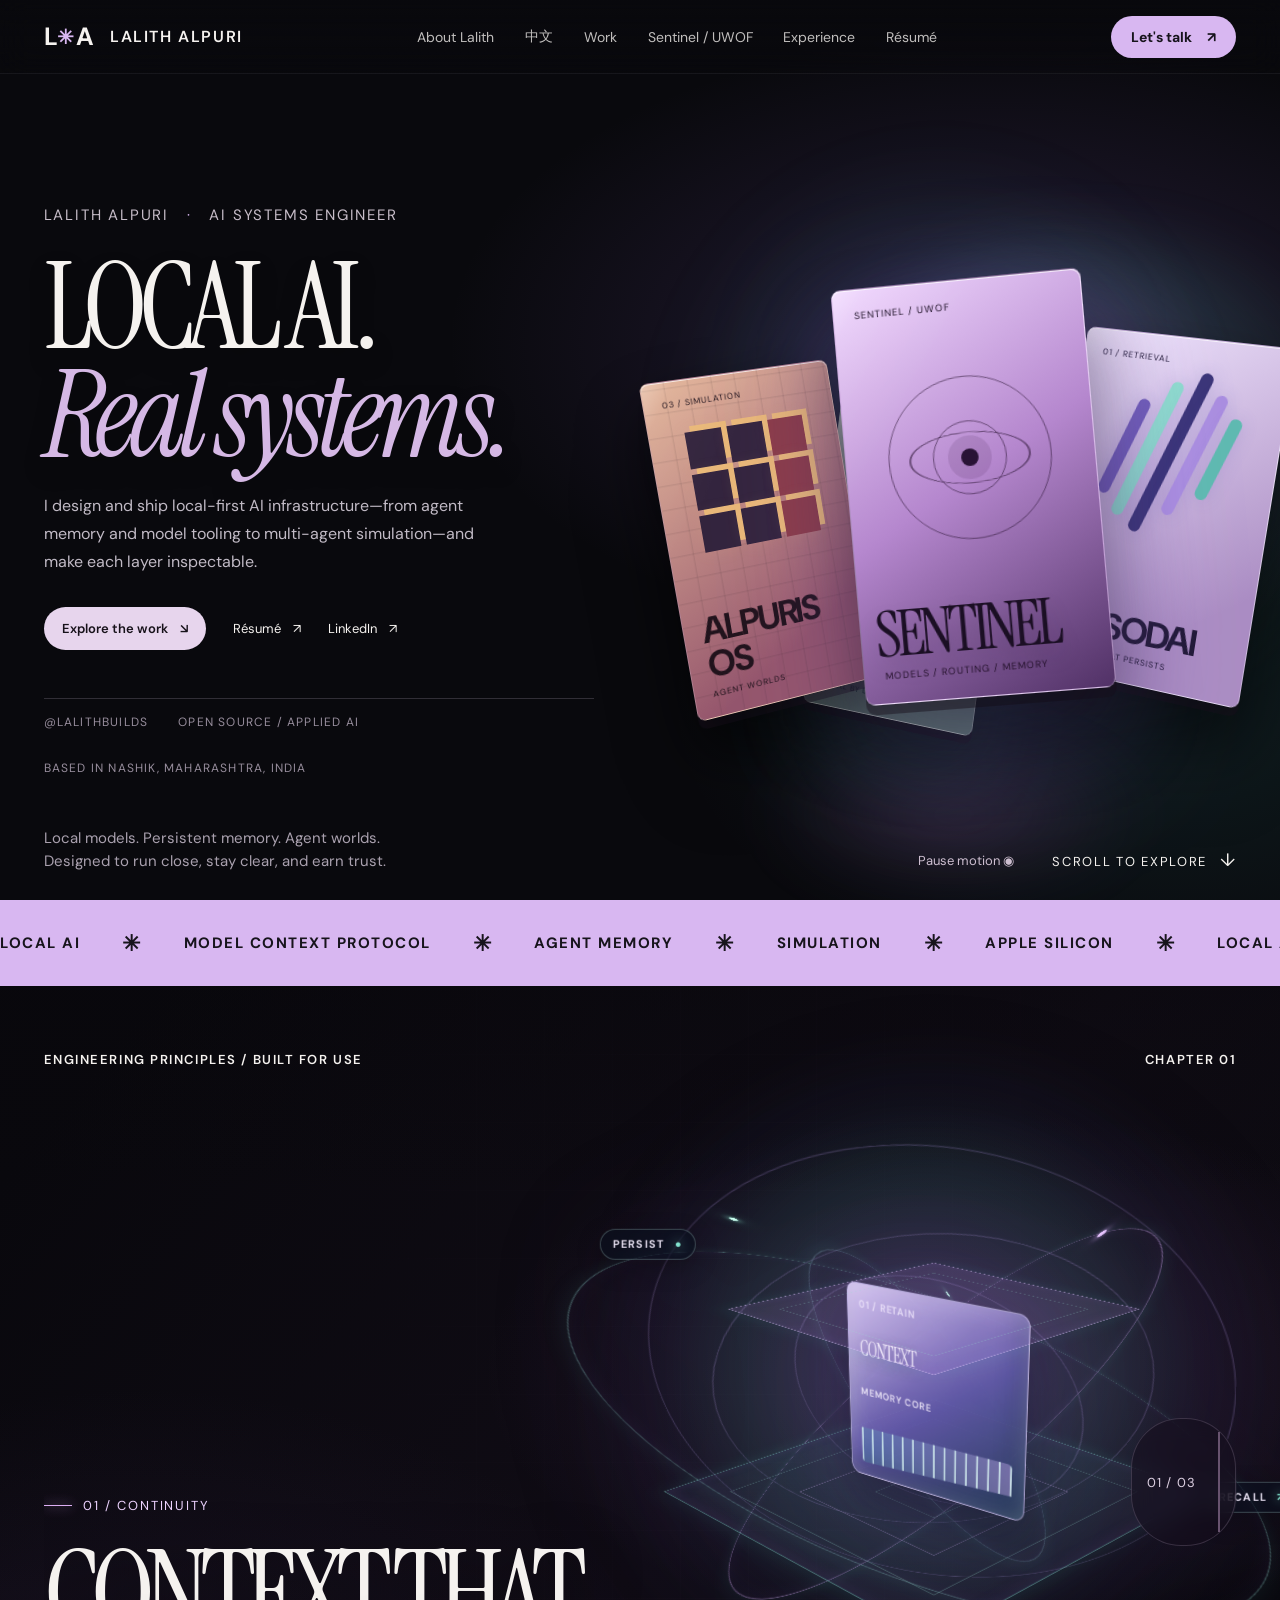
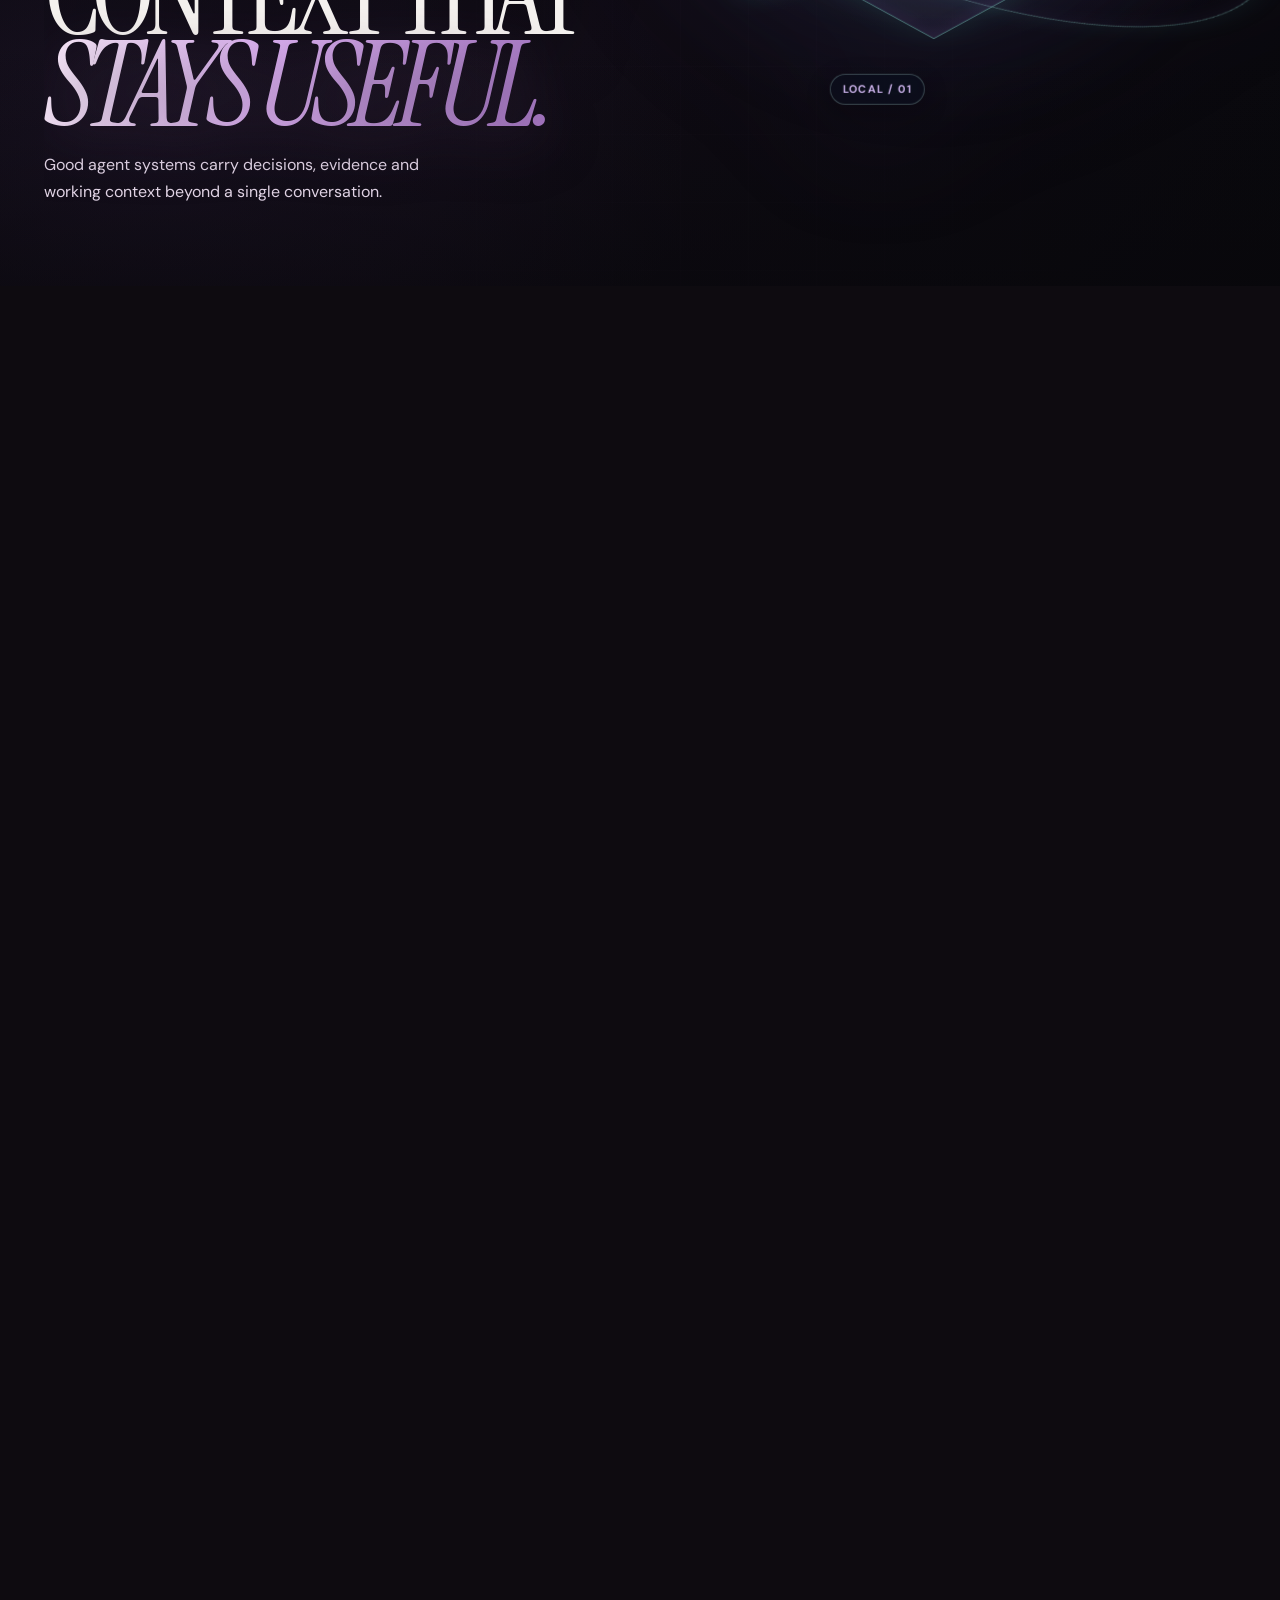
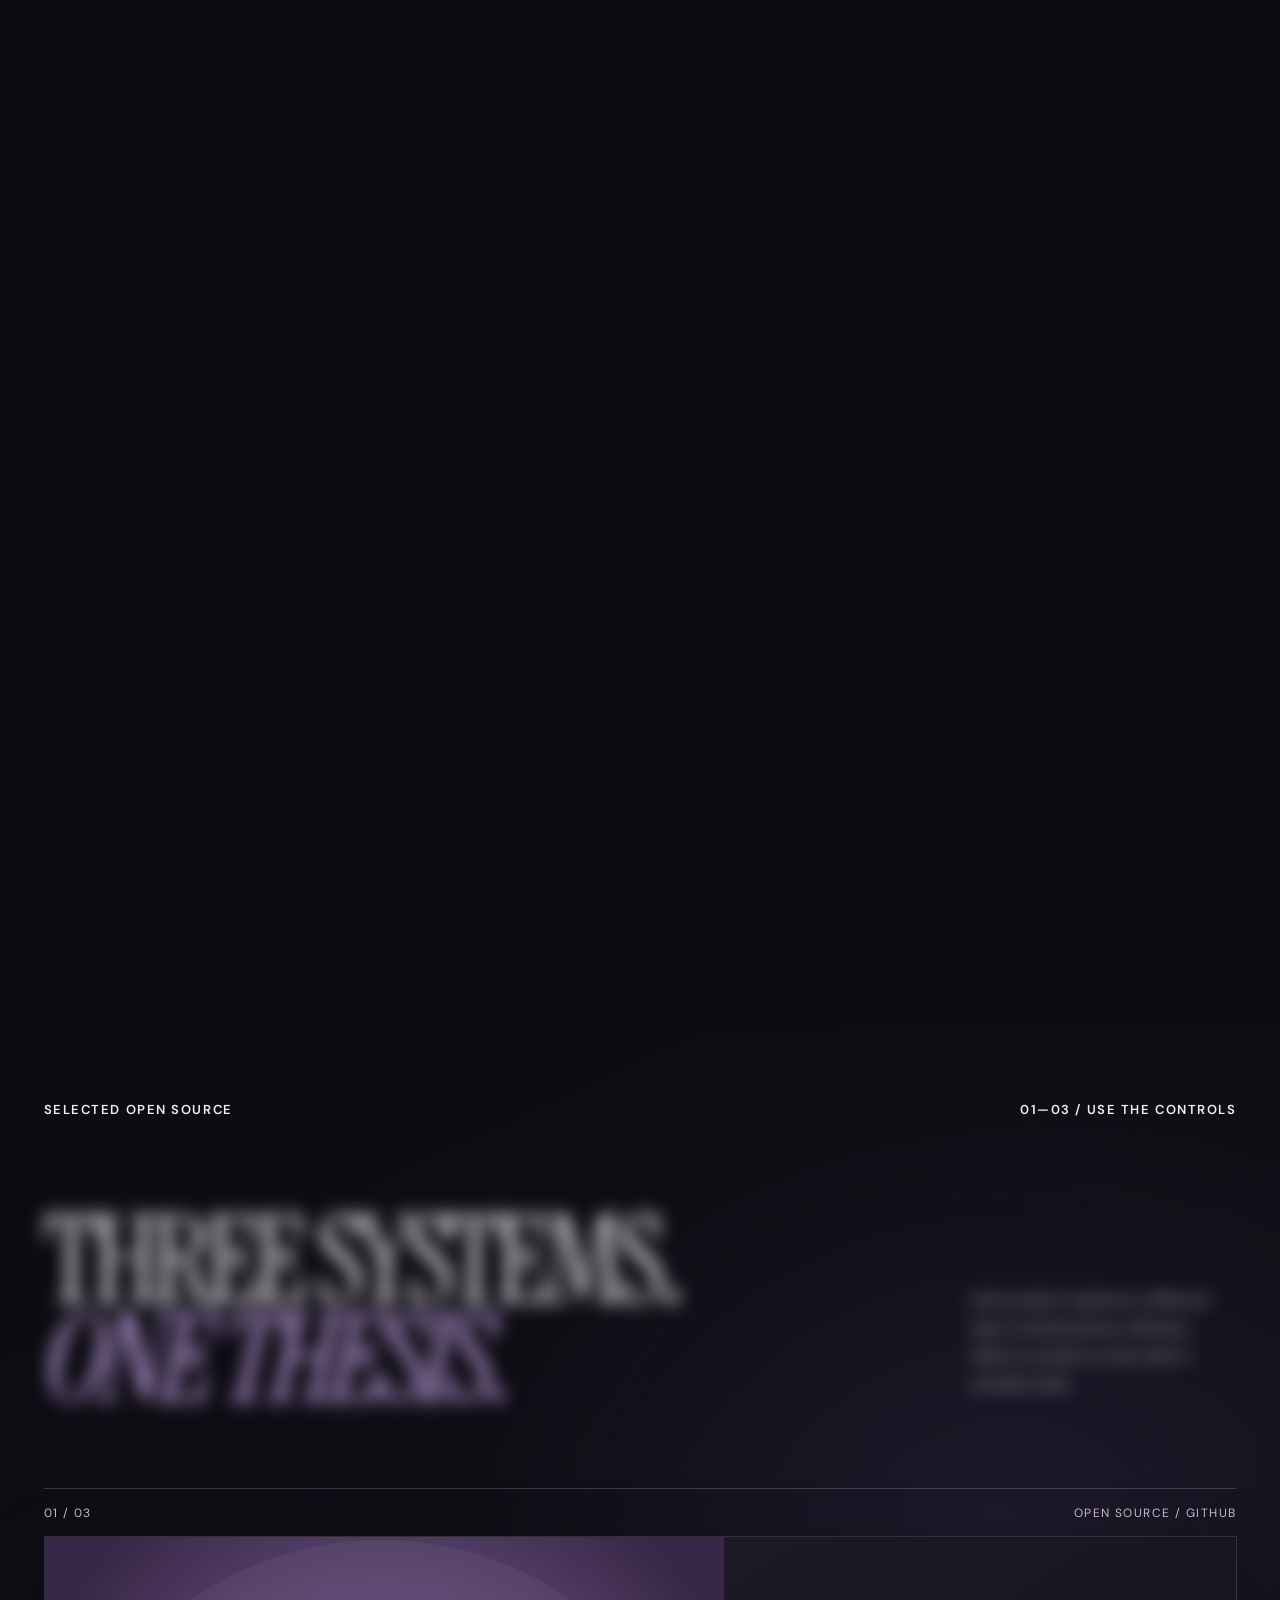
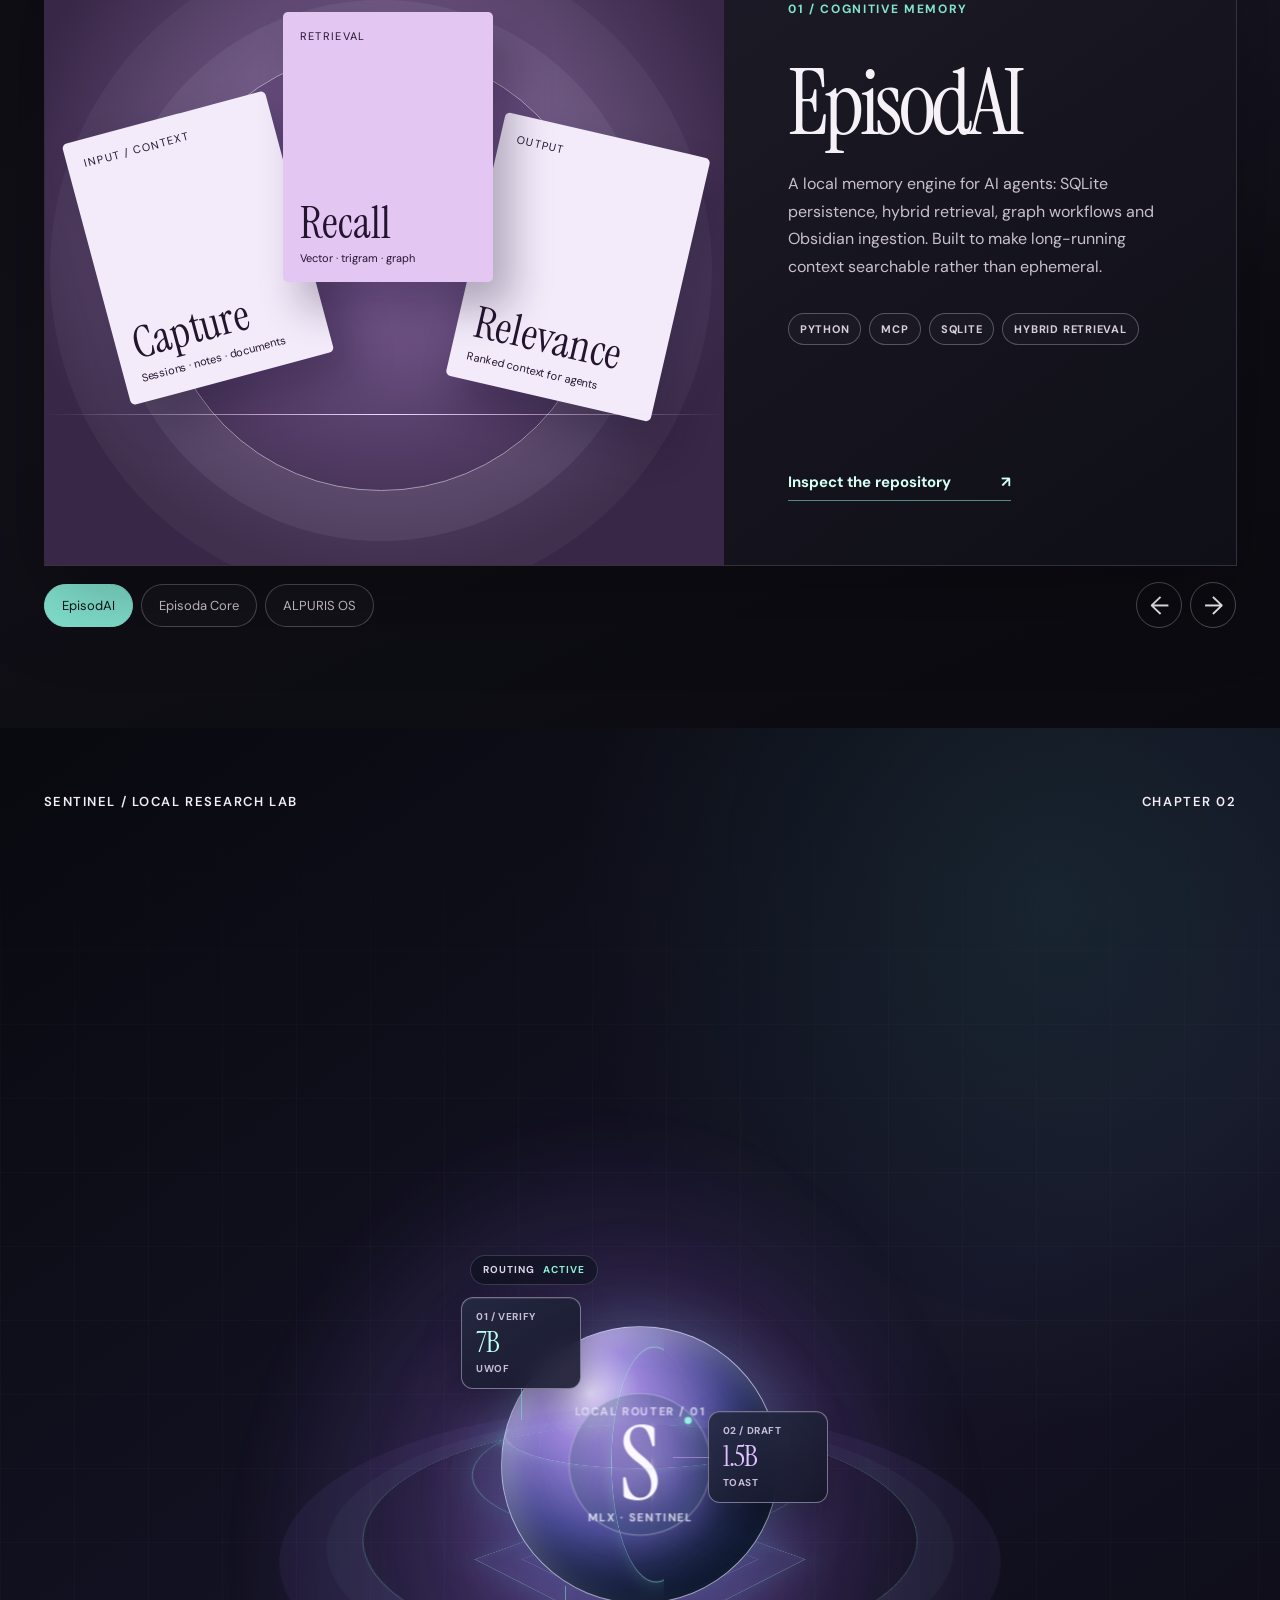
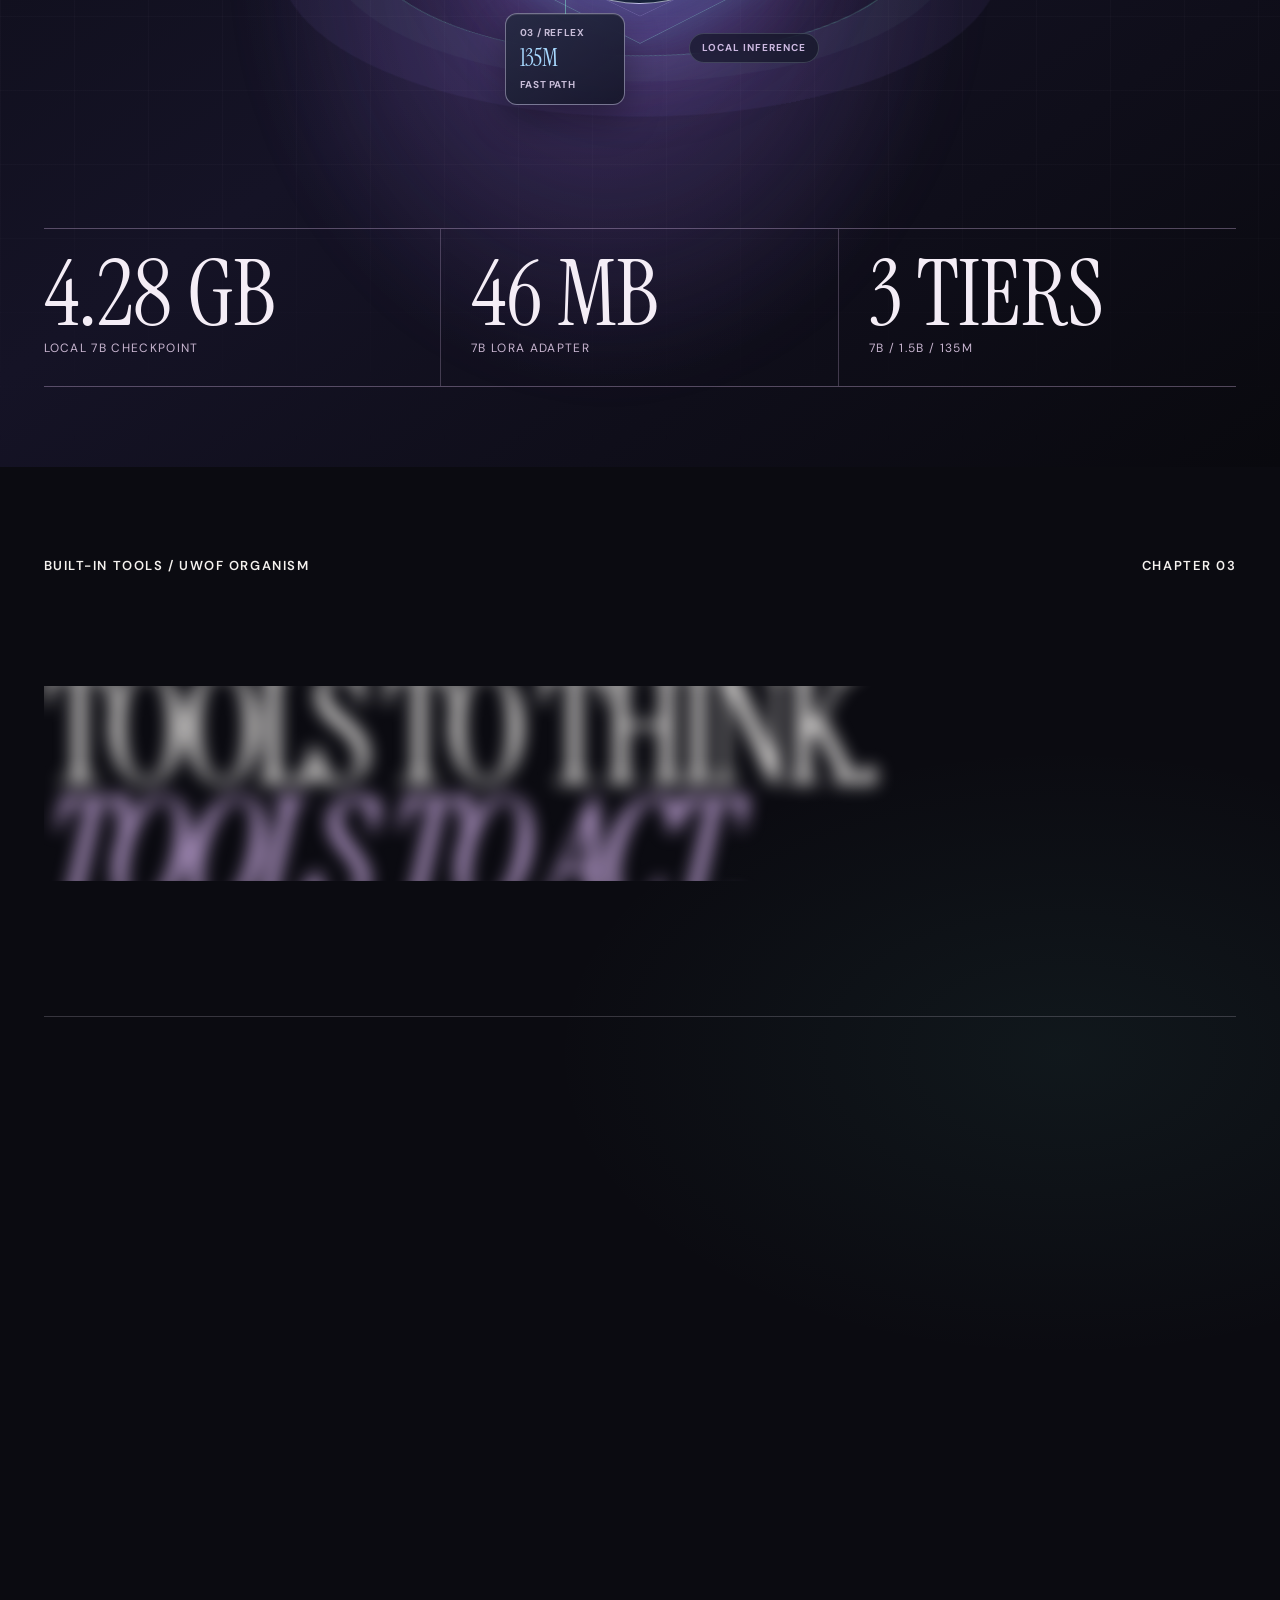
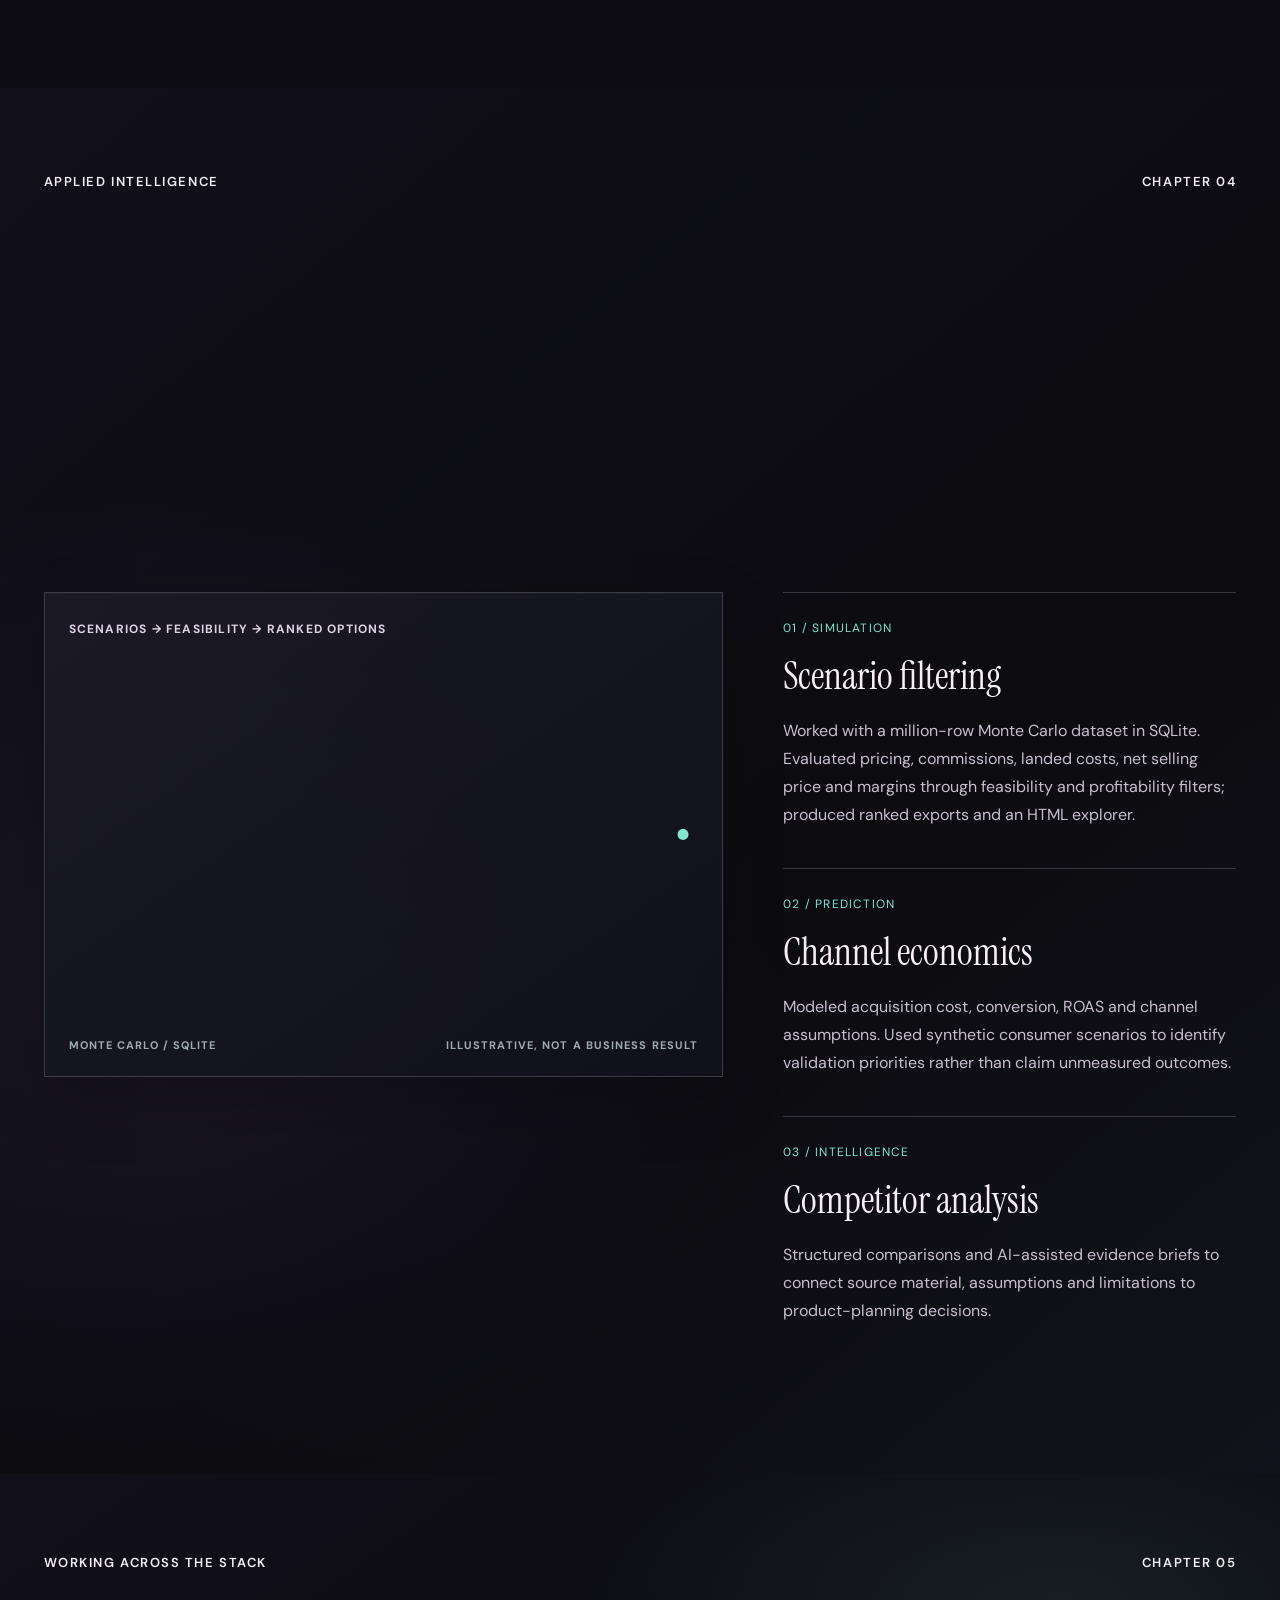
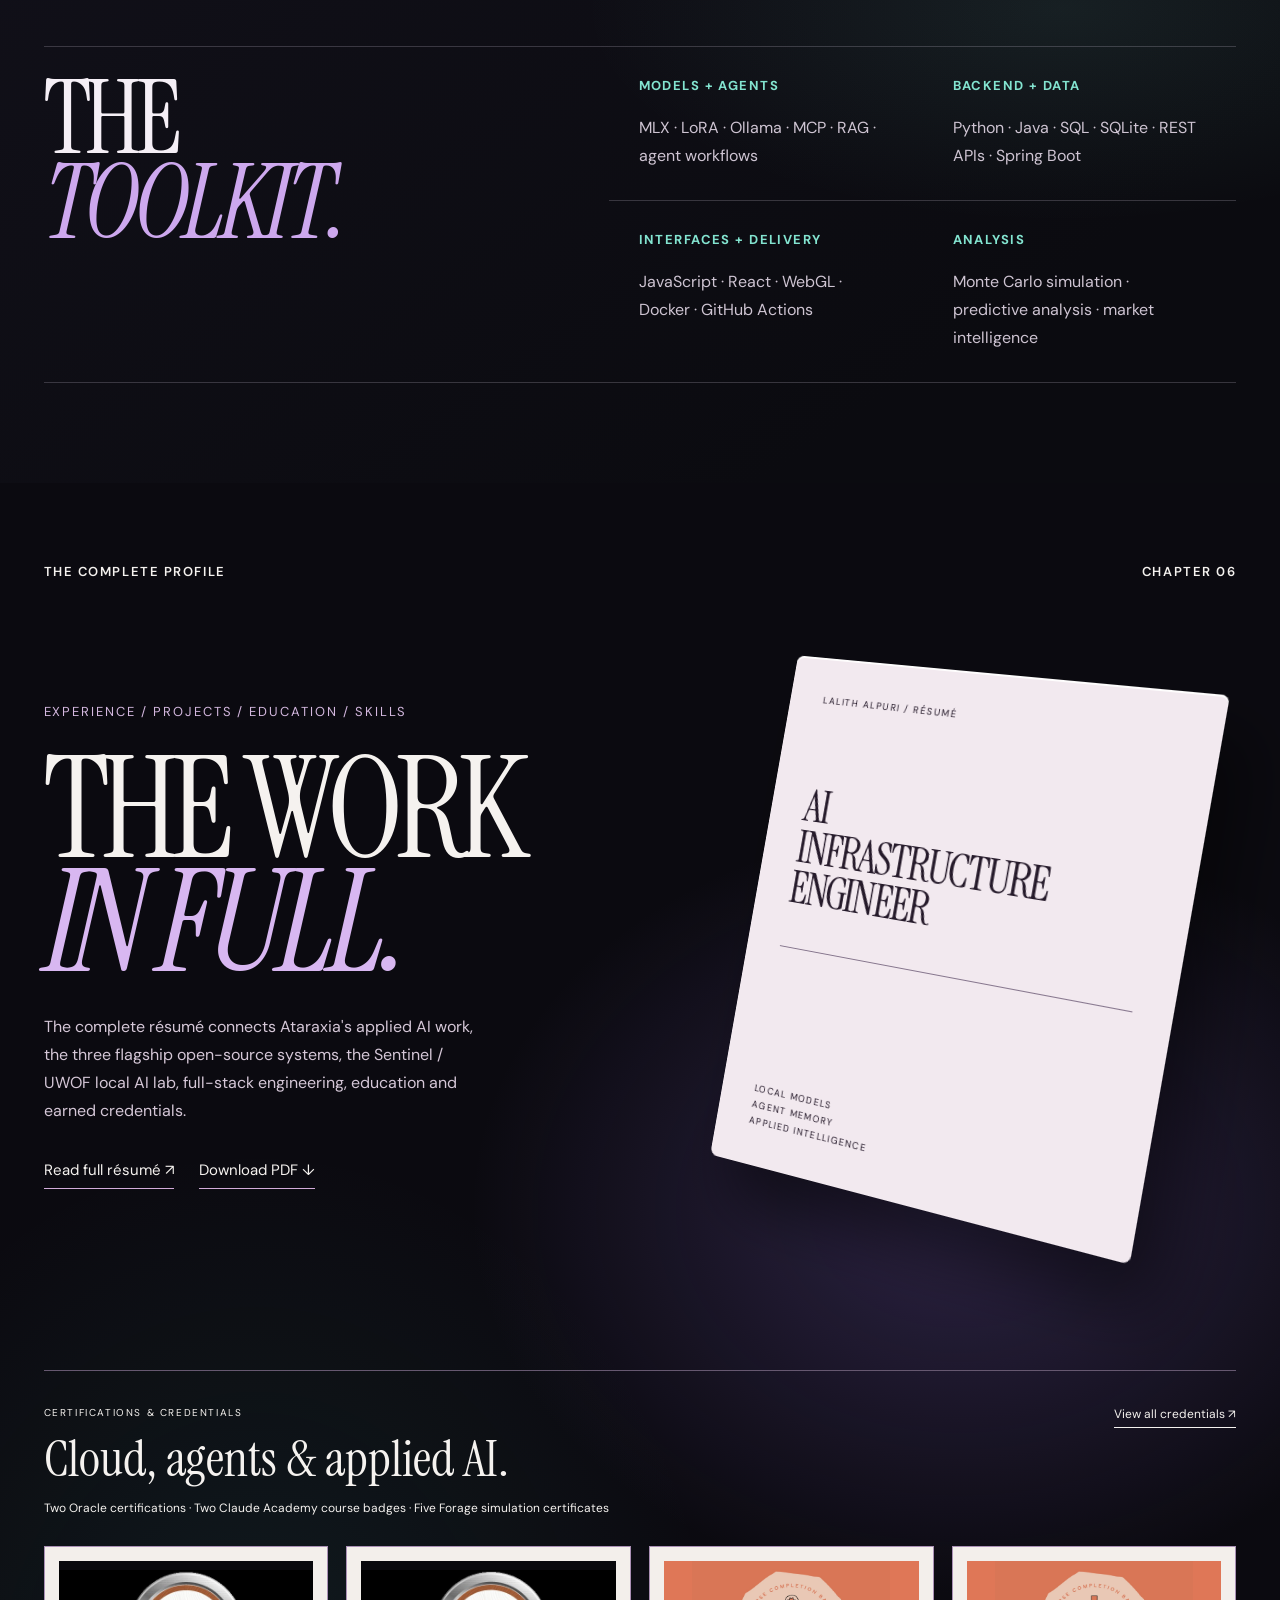
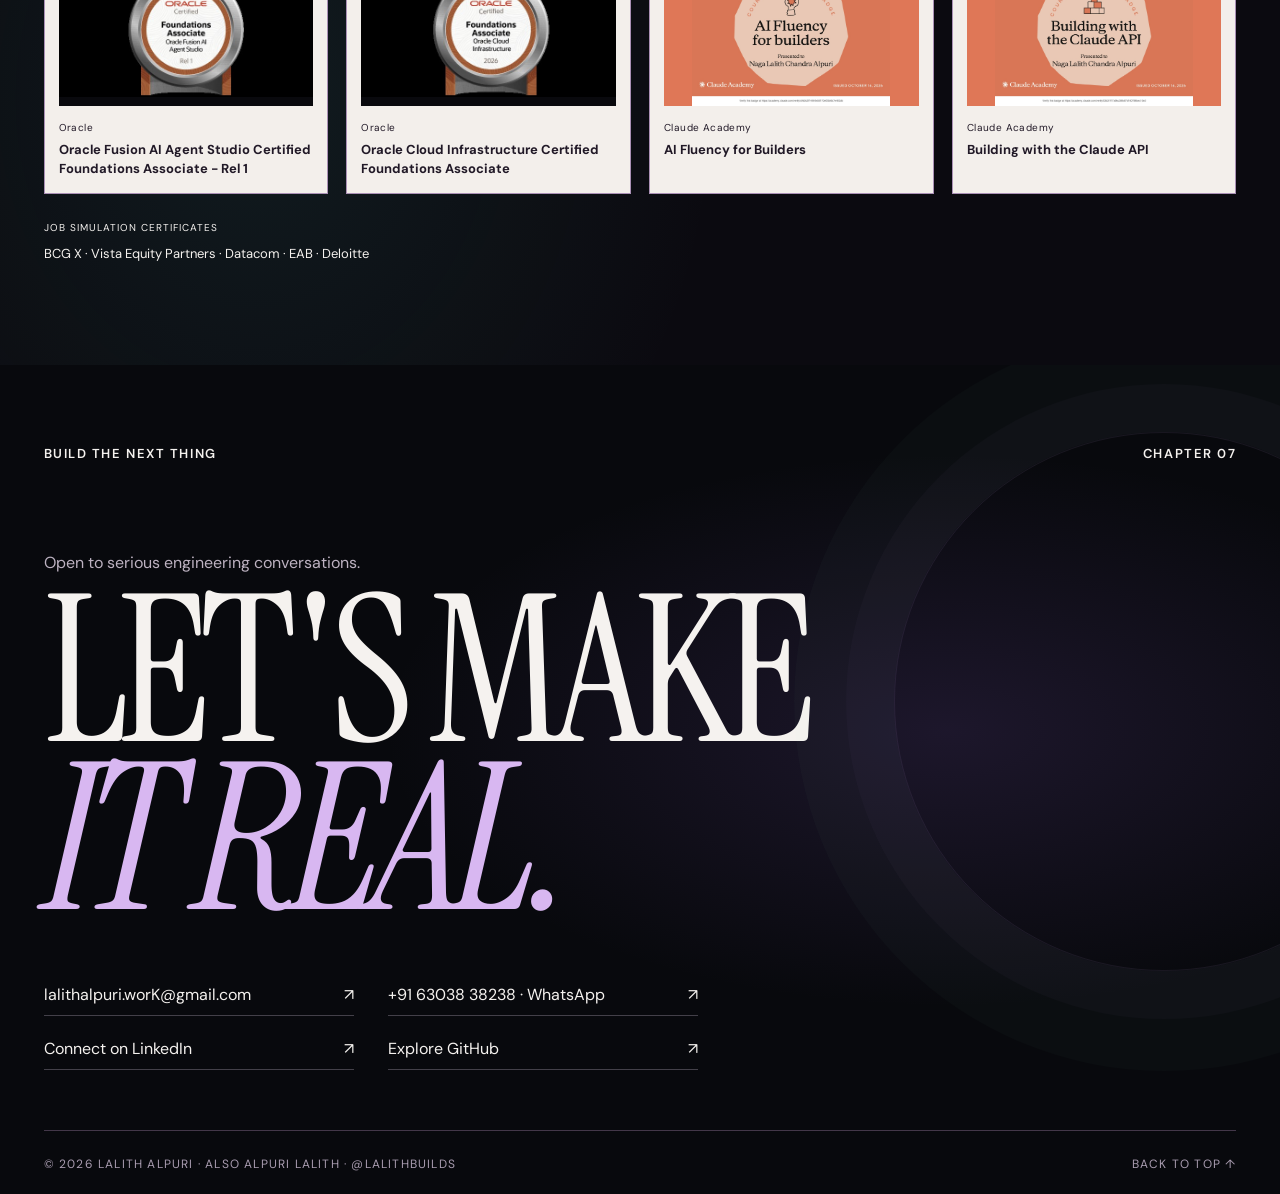
==== commit c273af67: "Fix mobile navigation, résumé semantics, and missing favicon. Stop hiding header links by position o" ====
--- a/index.html
+++ b/index.html
@@ -4,7 +4,7 @@
 <head>
 <meta charset="utf-8"/>
 <meta content="width=device-width, initial-scale=1" name="viewport"/>
-<meta content="#09090d" name="theme-color"/>
+<meta content="#09090d" name="theme-color"/><link href="/favicon.svg" rel="icon" type="image/svg+xml"/><link href="/favicon.ico" rel="icon" sizes="32x32"/>
 <title>Lalith Alpuri (Alpuri Lalith) | AI Systems &amp; Open Source</title>
 <meta content="Official profile of Lalith Alpuri (Alpuri Lalith; @lalithbuilds), an AI systems engineer based in Nashik, India, building local-first agent memory and multi-agent AI systems." name="description"/>
 <meta content="Lalith Alpuri" name="author"/>
@@ -16,7 +16,7 @@
 <link href="https://fonts.googleapis.com" rel="preconnect"/>
 <link crossorigin="" href="https://fonts.gstatic.com" rel="preconnect"/>
 <link href="https://fonts.googleapis.com/css2?family=DM+Sans:wght@400;500;600;700&amp;family=Instrument+Serif:ital@0;1&amp;display=swap" rel="stylesheet"/>
-<link href="portfolio.css?v=credentials-20261016" rel="stylesheet"/>
+<link href="portfolio.css?v=navfix-20261016" rel="stylesheet"/>
 </head>
 <body>
 <a class="skip" href="#work">Skip to work</a>
@@ -54,10 +54,10 @@
 <section class="work-section"><div class="chapter-label"><span>SELECTED OPEN SOURCE</span><span>01—03 / USE THE CONTROLS</span></div><div class="work-heading reveal"><h2>THREE SYSTEMS.<br/><em>ONE THESIS.</em></h2><p>Each project explores a different layer of autonomous software. Select a system to see what it actually does.</p></div>
 <div aria-label="Selected AI projects" aria-roledescription="carousel" class="slider" id="project-slider">
 <div class="slider-top"><span aria-live="polite" id="slide-count">01 / 03</span><span>OPEN SOURCE / GITHUB</span></div>
-<div aria-hidden="false" class="slide active" data-slide="0"><div class="slide-art slide-art--episodai"><div class="art-halo"></div><div class="art-card art-card--one"><span>INPUT / CONTEXT</span><b>Capture</b><small>Sessions · notes · documents</small></div><div class="art-card art-card--two"><span>RETRIEVAL</span><b>Recall</b><small>Vector · trigram · graph</small></div><div class="art-card art-card--three"><span>OUTPUT</span><b>Relevance</b><small>Ranked context for agents</small></div><div class="art-wire"></div></div><div class="slide-copy"><span class="slide-label">01 / COGNITIVE MEMORY</span><h3>EpisodAI</h3><p>A local memory engine for AI agents: SQLite persistence, hybrid retrieval, graph workflows and Obsidian ingestion. Built to make long-running context searchable rather than ephemeral.</p><div class="slide-tags"><span>PYTHON</span><span>MCP</span><span>SQLITE</span><span>HYBRID RETRIEVAL</span></div><a href="https://github.com/lalithbuilds/episodai" rel="noopener noreferrer" target="_blank">Inspect the repository <span>↗</span></a></div></div>
-<div aria-hidden="true" class="slide" data-slide="1" inert=""><div class="slide-art slide-art--core"><div class="core-visual"><i></i><i></i><i></i><i></i><b>FTS5<br/>BM25</b></div><div class="art-caption">SAVE → INDEX → SEARCH → RECALL</div></div><div class="slide-copy"><span class="slide-label">02 / COMPACT MEMORY</span><h3>Episoda<br/>Core MCP</h3><p>A small offline memory server for coding agents. Python's standard library and SQLite FTS5 provide durable notes and full-text retrieval behind an MCP interface.</p><div class="slide-tags"><span>PYTHON</span><span>MCP</span><span>SQLITE FTS5</span><span>OFFLINE</span></div><a href="https://github.com/lalithbuilds/episoda-core-mcp" rel="noopener noreferrer" target="_blank">Inspect the repository <span>↗</span></a></div></div>
-<div aria-hidden="true" class="slide" data-slide="2" inert=""><div class="slide-art slide-art--alpuris"><div aria-hidden="true" class="city-art"><i></i><i></i><i></i><i></i><i></i><i></i><i></i><i></i><i></i><i></i><i></i><i></i></div><div class="city-caption">100 AI CITIZENS / 23 SECTORS / WORLD STATE</div></div><div class="slide-copy"><span class="slide-label">03 / AGENT SIMULATION</span><h3>ALPURIS<br/>OS</h3><p>A simulated agent metropolis with an economy, sectors and civic governance. Python services maintain the world state; a 3D WebGL interface makes its activity explorable.</p><div class="slide-tags"><span>MULTI-AGENT</span><span>PYTHON</span><span>WEBGL</span><span>SIMULATION</span></div><a href="https://github.com/lalithbuilds/alpuris-os" rel="noopener noreferrer" target="_blank">Inspect the repository <span>↗</span></a></div></div>
-<div class="slider-controls"><div aria-label="Choose project" class="slider-tabs" role="tablist"><button aria-controls="project-slider" aria-selected="true" data-go="0" role="tab">EpisodAI</button><button aria-controls="project-slider" aria-selected="false" data-go="1" role="tab">Episoda Core</button><button aria-controls="project-slider" aria-selected="false" data-go="2" role="tab">ALPURIS OS</button></div><div class="slider-arrows"><button aria-label="Previous project" id="slide-prev" type="button">←</button><button aria-label="Next project" id="slide-next" type="button">→</button></div></div>
+<div aria-hidden="false" aria-labelledby="tab-episodai" class="slide active" data-slide="0" id="slide-episodai" role="tabpanel"><div class="slide-art slide-art--episodai"><div class="art-halo"></div><div class="art-card art-card--one"><span>INPUT / CONTEXT</span><b>Capture</b><small>Sessions · notes · documents</small></div><div class="art-card art-card--two"><span>RETRIEVAL</span><b>Recall</b><small>Vector · trigram · graph</small></div><div class="art-card art-card--three"><span>OUTPUT</span><b>Relevance</b><small>Ranked context for agents</small></div><div class="art-wire"></div></div><div class="slide-copy"><span class="slide-label">01 / COGNITIVE MEMORY</span><h3>EpisodAI</h3><p>A local memory engine for AI agents: SQLite persistence, hybrid retrieval, graph workflows and Obsidian ingestion. Built to make long-running context searchable rather than ephemeral.</p><div class="slide-tags"><span>PYTHON</span><span>MCP</span><span>SQLITE</span><span>HYBRID RETRIEVAL</span></div><a href="https://github.com/lalithbuilds/episodai" rel="noopener noreferrer" target="_blank">Inspect the repository <span>↗</span></a></div></div>
+<div aria-hidden="true" aria-labelledby="tab-core" class="slide" data-slide="1" id="slide-core" inert="" role="tabpanel"><div class="slide-art slide-art--core"><div class="core-visual"><i></i><i></i><i></i><i></i><b>FTS5<br/>BM25</b></div><div class="art-caption">SAVE → INDEX → SEARCH → RECALL</div></div><div class="slide-copy"><span class="slide-label">02 / COMPACT MEMORY</span><h3>Episoda<br/>Core MCP</h3><p>A small offline memory server for coding agents. Python's standard library and SQLite FTS5 provide durable notes and full-text retrieval behind an MCP interface.</p><div class="slide-tags"><span>PYTHON</span><span>MCP</span><span>SQLITE FTS5</span><span>OFFLINE</span></div><a href="https://github.com/lalithbuilds/episoda-core-mcp" rel="noopener noreferrer" target="_blank">Inspect the repository <span>↗</span></a></div></div>
+<div aria-hidden="true" aria-labelledby="tab-alpuris" class="slide" data-slide="2" id="slide-alpuris" inert="" role="tabpanel"><div class="slide-art slide-art--alpuris"><div aria-hidden="true" class="city-art"><i></i><i></i><i></i><i></i><i></i><i></i><i></i><i></i><i></i><i></i><i></i><i></i></div><div class="city-caption">100 AI CITIZENS / 23 SECTORS / WORLD STATE</div></div><div class="slide-copy"><span class="slide-label">03 / AGENT SIMULATION</span><h3>ALPURIS<br/>OS</h3><p>A simulated agent metropolis with an economy, sectors and civic governance. Python services maintain the world state; a 3D WebGL interface makes its activity explorable.</p><div class="slide-tags"><span>MULTI-AGENT</span><span>PYTHON</span><span>WEBGL</span><span>SIMULATION</span></div><a href="https://github.com/lalithbuilds/alpuris-os" rel="noopener noreferrer" target="_blank">Inspect the repository <span>↗</span></a></div></div>
+<div class="slider-controls"><div aria-label="Choose project" class="slider-tabs" role="tablist"><button aria-controls="slide-episodai" aria-selected="true" data-go="0" id="tab-episodai" role="tab">EpisodAI</button><button aria-controls="slide-core" aria-selected="false" data-go="1" id="tab-core" role="tab" tabindex="-1">Episoda Core</button><button aria-controls="slide-alpuris" aria-selected="false" data-go="2" id="tab-alpuris" role="tab" tabindex="-1">ALPURIS OS</button></div><div class="slider-arrows"><button aria-label="Previous project" id="slide-prev" type="button">←</button><button aria-label="Next project" id="slide-next" type="button">→</button></div></div>
 </div></section>
 <section class="lab-section" id="lab"><div class="chapter-label"><span>SENTINEL / LOCAL RESEARCH LAB</span><span>CHAPTER 02</span></div><div class="lab-intro reveal"><p>MODEL ROUTING / MLX / LOCAL TOOLING</p><h2><em>SENTINEL</em></h2><span>A local orchestration and model-experimentation environment.</span></div><div class="lab-stage"><div class="lab-stage-copy reveal"><h3>ONE MACHINE.<br/>MULTIPLE MODES.</h3><p>A Python runner routes prompts between a 7B verifier and 1.5B draft path, a 135M reflex model, targeted web lookup and an optional code route.</p><p>The current router is keyword-based. The source and local checkpoints are real; each execution path still needs its own runtime validation.</p></div><div aria-label="Animated Sentinel routing chamber connecting three local model tiers" class="lab-object"><div class="sentinel-orbit sentinel-orbit--outer"><i></i></div><div class="sentinel-orbit sentinel-orbit--inner"><i></i></div><div class="sentinel-platform sentinel-platform--base"></div><div class="sentinel-reactor"><div class="sentinel-reactor-face"><small>LOCAL ROUTER / 01</small><b>S</b><span>MLX · SENTINEL</span><i></i></div></div><div class="sentinel-node sentinel-node--verify"><small>01 / VERIFY</small><b>7B</b><span>UWOF</span></div><div class="sentinel-node sentinel-node--draft"><small>02 / DRAFT</small><b>1.5B</b><span>TOAST</span></div><div class="sentinel-node sentinel-node--reflex"><small>03 / REFLEX</small><b>135M</b><span>FAST PATH</span></div><span class="sentinel-readout sentinel-readout--left">ROUTING <b>ACTIVE</b></span><span class="sentinel-readout sentinel-readout--right">LOCAL INFERENCE</span></div><div class="lab-stage-copy lab-stage-copy--right reveal"><h3>MODEL WORK,<br/>NOT MAGIC.</h3><p>A 4-bit Qwen2-family UWOF 7B v3 checkpoint is present on disk. MLX LoRA scripts prepare JSONL data for local fine-tuning, and a separate 7B adapter checkpoint exists.</p><p>The saved adapter was configured for 28 adapted layers, rank 8 and 100 iterations on a Qwen2.5 7B 4-bit base. A fused 8.5B release is not established by the inspected artifacts.</p></div></div><div class="lab-specs"><div><span>4.28 GB</span><small>LOCAL 7B CHECKPOINT</small></div><div><span>46 MB</span><small>7B LORA ADAPTER</small></div><div><span>3 TIERS</span><small>7B / 1.5B / 135M</small></div></div></section>
 <section class="capability-section"><div class="chapter-label"><span>BUILT-IN TOOLS / UWOF ORGANISM</span><span>CHAPTER 03</span></div><h2 class="reveal">TOOLS TO THINK.<br/><em>TOOLS TO ACT.</em></h2><div class="capability-list"><article class="reveal"><span>01</span><h3>Built-in web research</h3><p>The organism includes a web-search tool for targeted research. <code>toast1_fetch()</code> searches Hacker News through Algolia and retrieves company information for research prompts, then passes useful source text into the local answer workflow.</p></article><article class="reveal"><span>02</span><h3>Built-in code interpreter</h3><p><code>run_autonomous_agent()</code> routes coding tasks to OpenInterpreter with an Ollama-hosted UWOF model. The integrated execution path lets the agent write and run code as part of its workflow.</p></article><article class="reveal"><span>03</span><h3>Working local model tiers</h3><p>The active MLX inference stack routes work across the UWOF 7B model, Toast 1.5B draft model and a 135M reflex model. Keyword-based routing selects the tier suited to each request, keeping generation on the local Apple Silicon setup.</p></article></div></section>
--- a/portfolio.css
+++ b/portfolio.css
@@ -476,3 +476,21 @@
 @media(max-width:850px){.portfolio-credential-grid{grid-template-columns:repeat(2,minmax(0,1fr))}.portfolio-credentials-head{display:block}.portfolio-credentials-head>a{display:inline-block;margin-top:20px}}
 @media(max-width:480px){.portfolio-credential-grid{gap:12px}.portfolio-credential{padding:10px}.portfolio-credential img{height:105px}.portfolio-credential strong{font-size:12px}.portfolio-credentials{margin-top:45px}}
 @media(prefers-reduced-motion:reduce){.portfolio-credential{transition:none}.portfolio-credential:hover{transform:none}}
+
+/* Keep every header link reachable. Earlier rules hid nav items by position
+   (second link under 750px, third under 480px, the whole menu under 360px),
+   which removed Work on the homepage and Résumé plus a language link on the
+   profile pages. */
+@media(max-width:750px){
+  .site-header nav{display:flex;flex:1 1 auto;min-width:0;overflow-x:auto;overscroll-behavior-x:contain;scrollbar-width:none;-webkit-overflow-scrolling:touch}
+  .site-header nav::-webkit-scrollbar{display:none}
+  .site-header nav a:nth-child(n){display:inline-block;flex:0 0 auto}
+  .brand,.header-contact{flex-shrink:0}
+}
+@media(max-width:480px){
+  .site-header{height:auto;min-height:66px;flex-wrap:wrap;align-items:center;row-gap:8px;padding-top:10px;padding-bottom:8px}
+  .site-header nav{flex:1 0 100%;order:3;padding-bottom:2px}
+  .header-contact{margin-left:auto}
+  .hero{padding-top:150px}
+}
+.profile-page p a,.profile-page .profile-links a,.profile-page .profile-footer a,.profile-page .profile-breadcrumb a{text-decoration:underline;text-underline-offset:.2em}
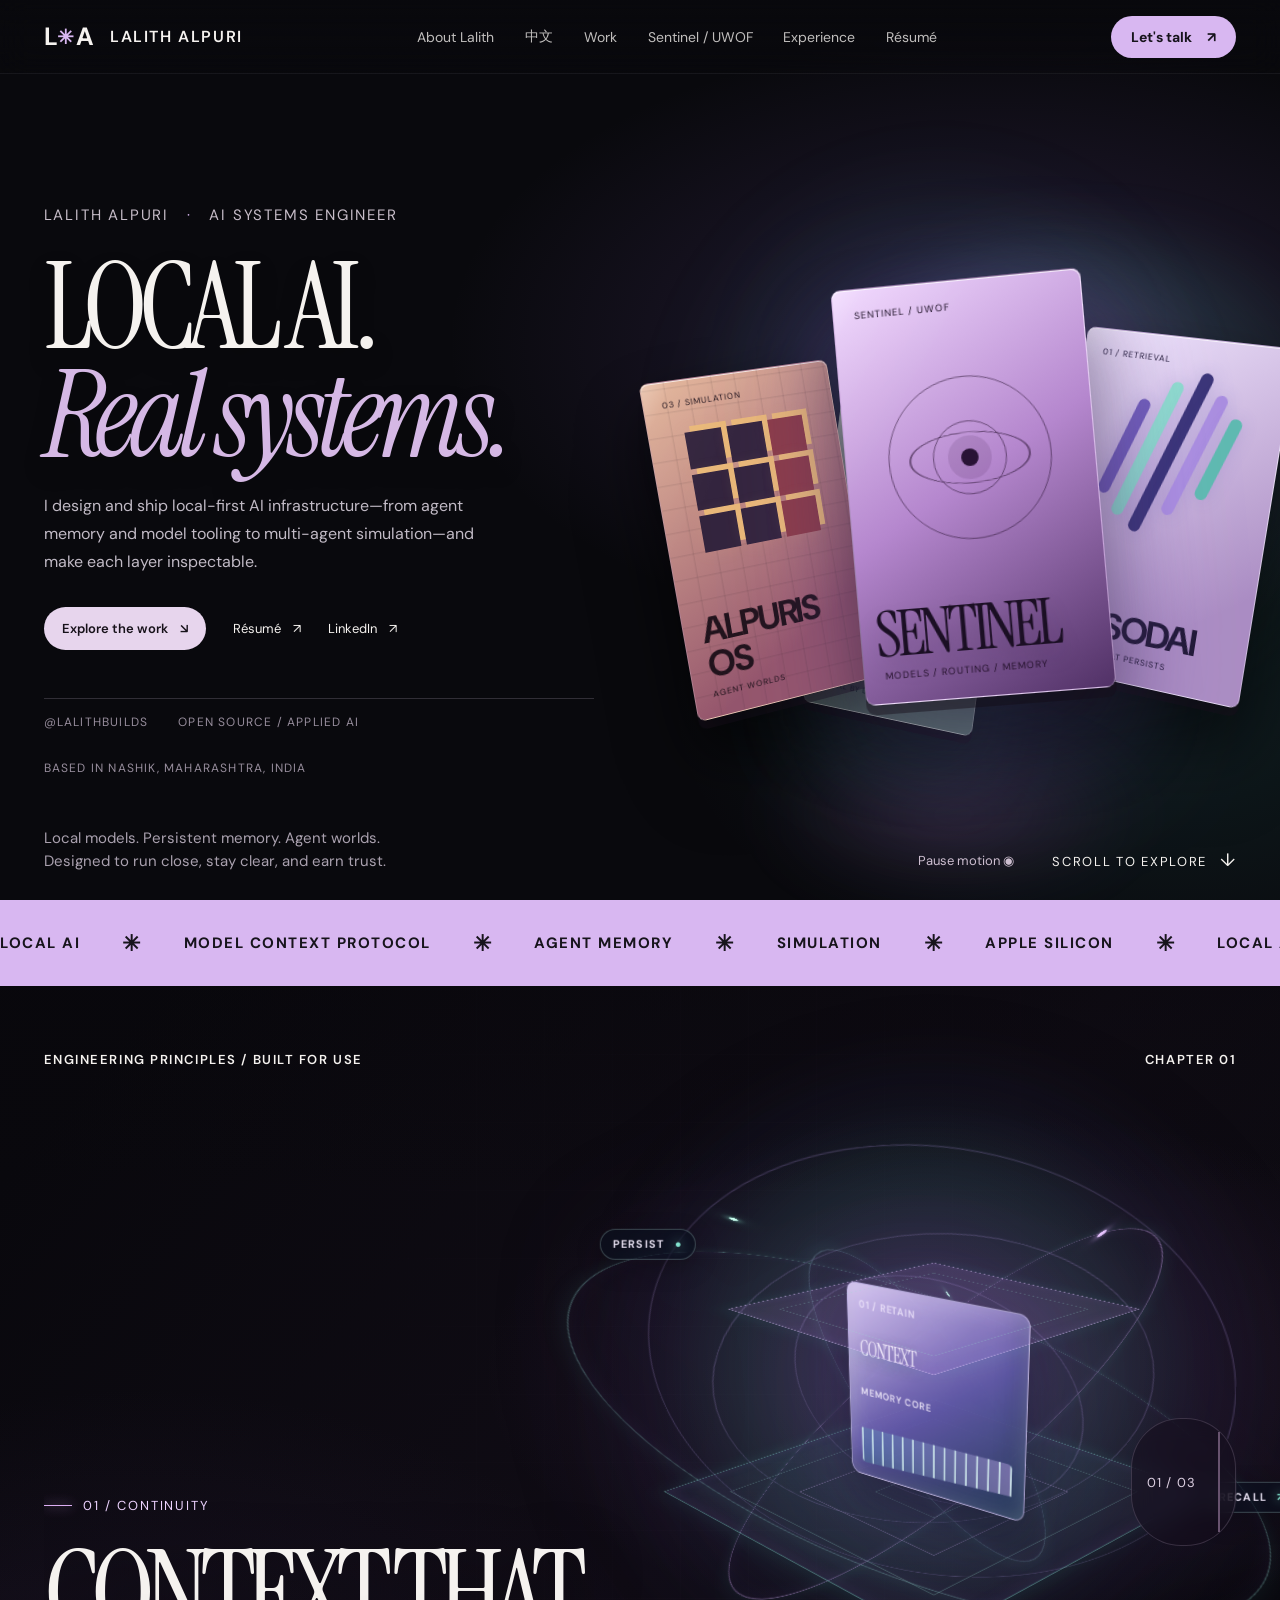
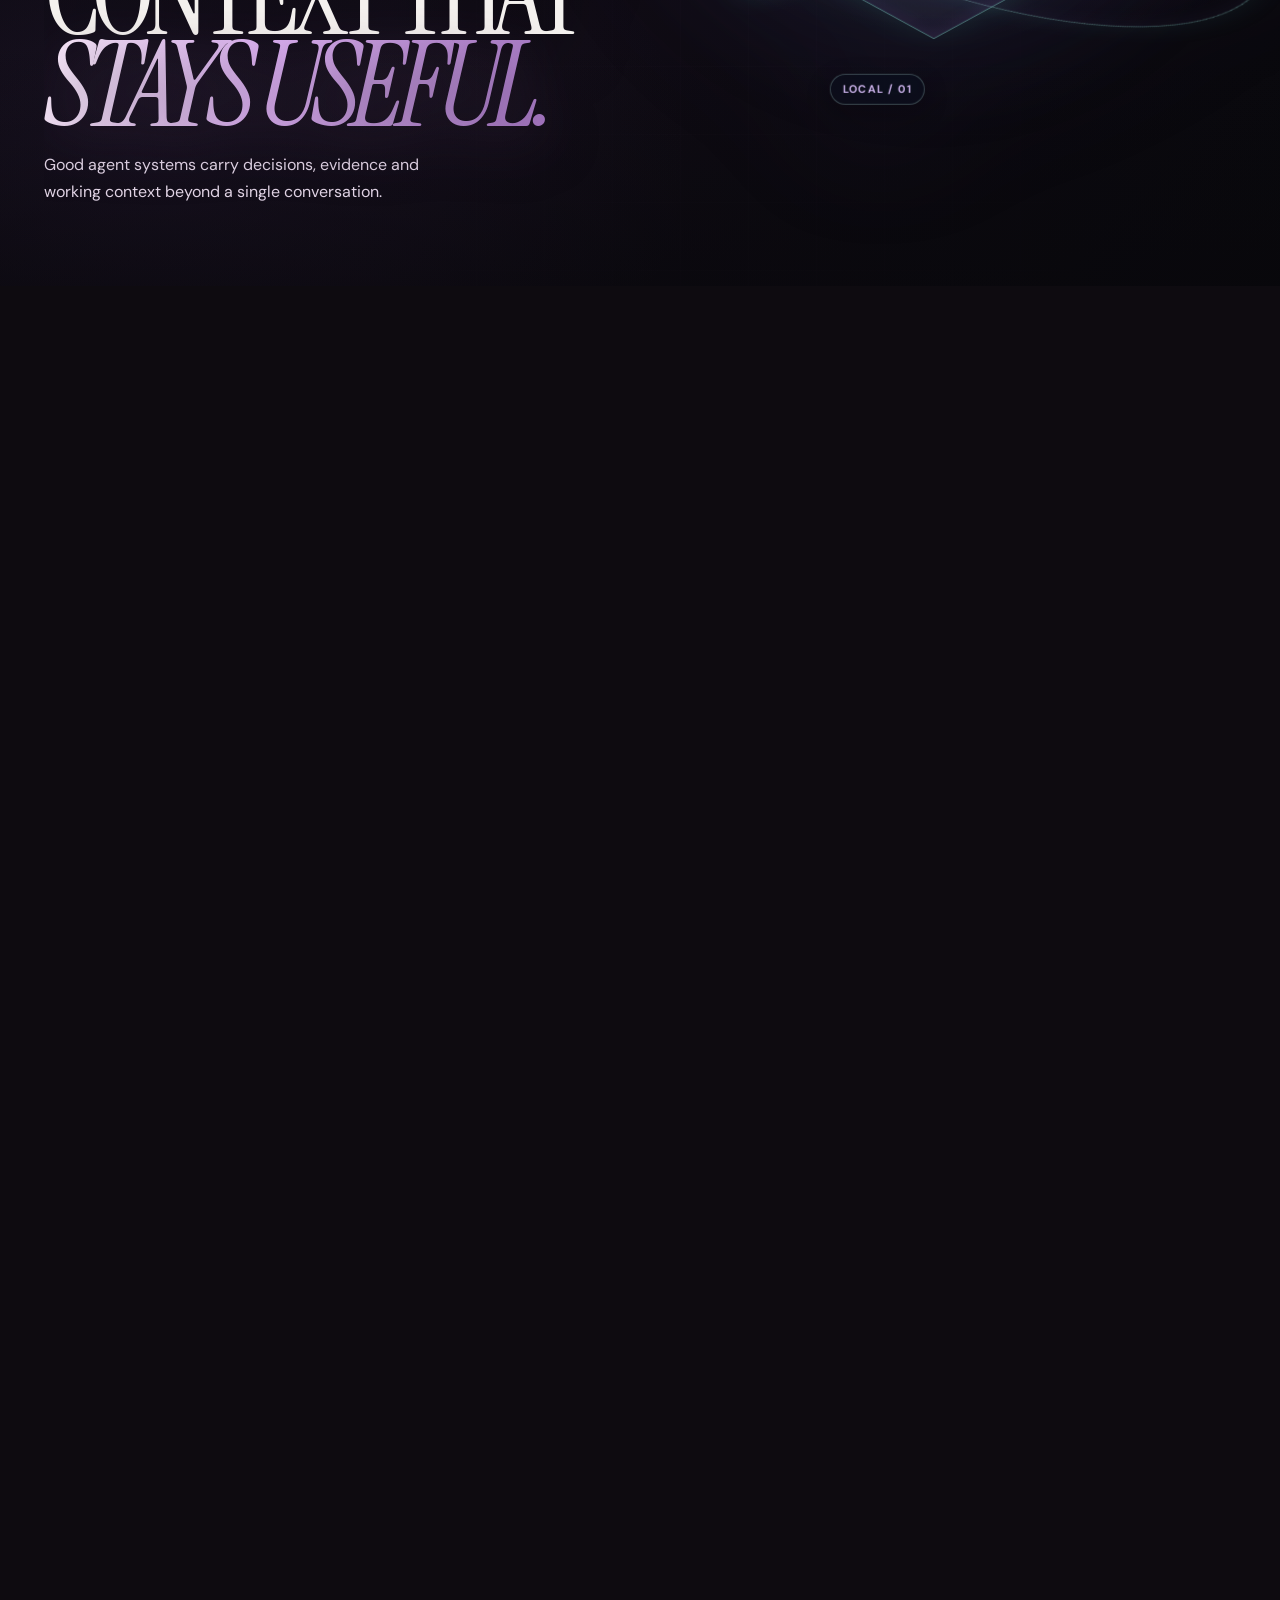
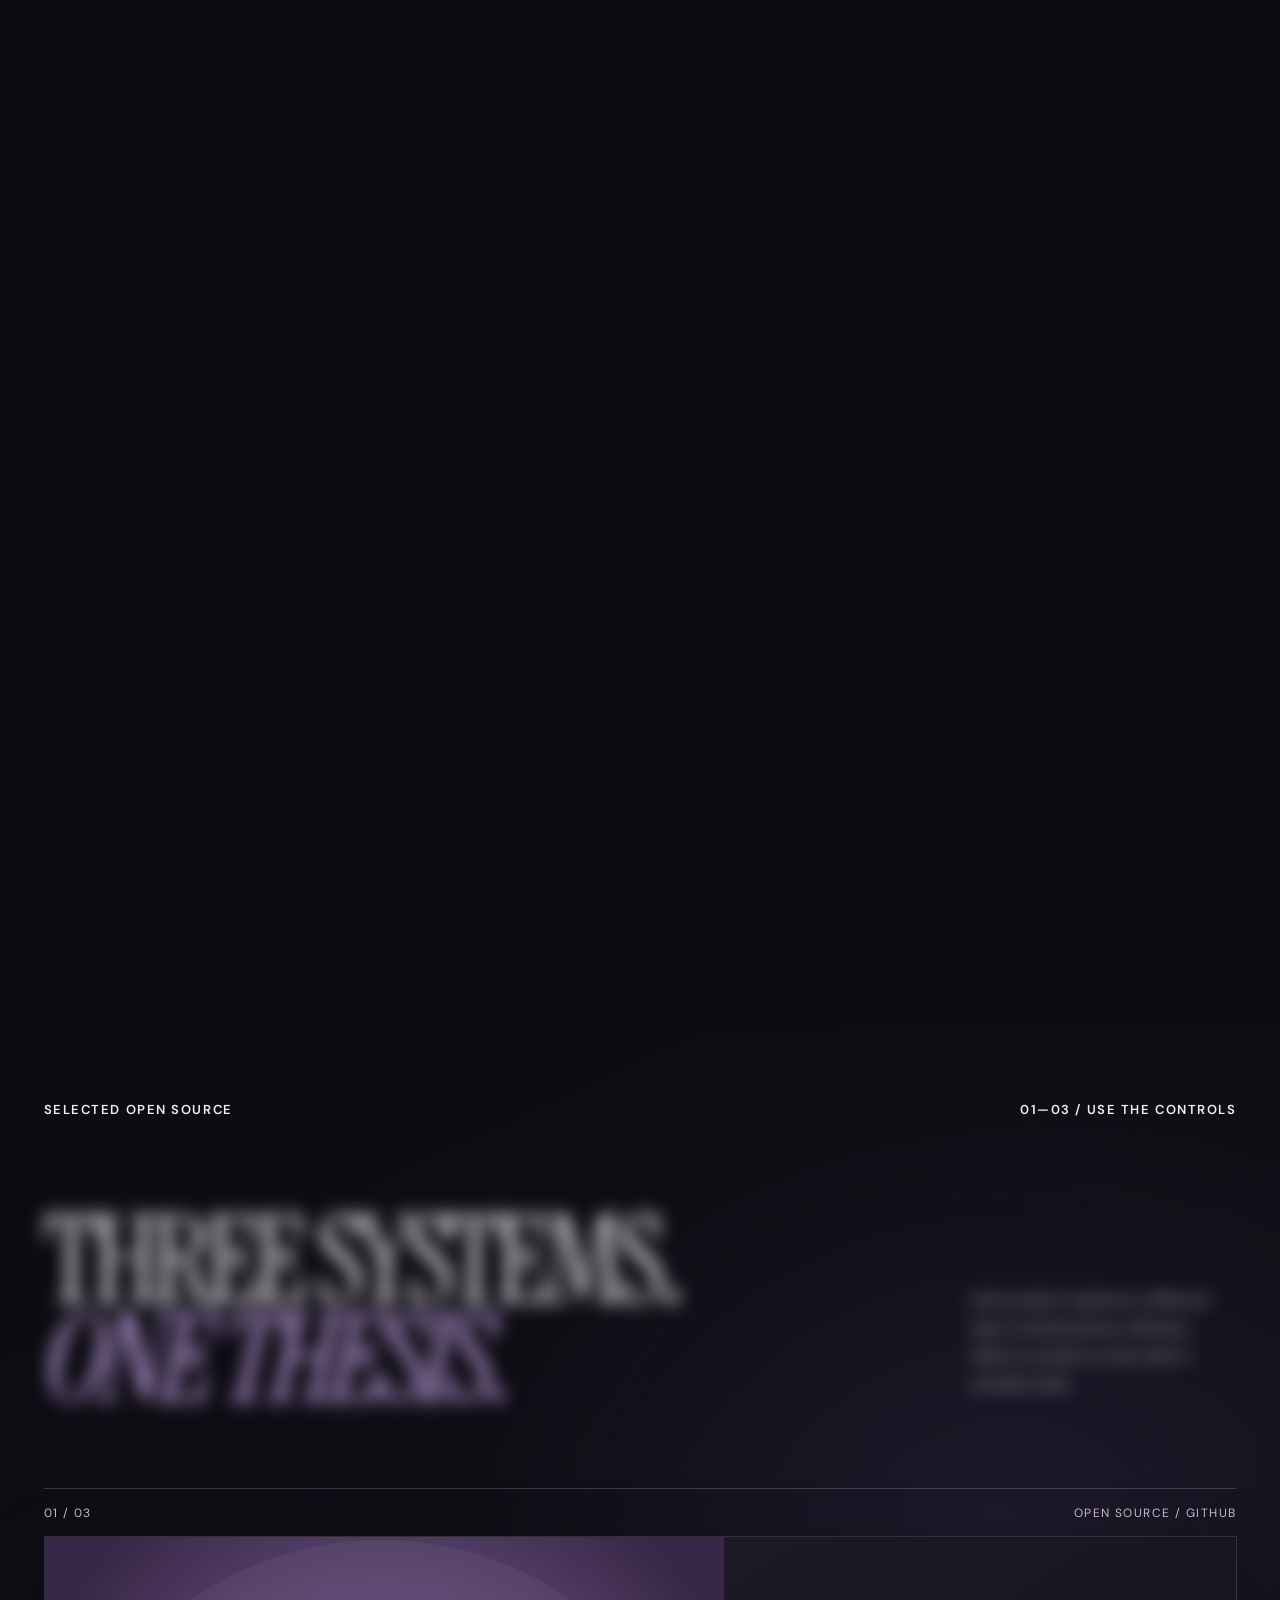
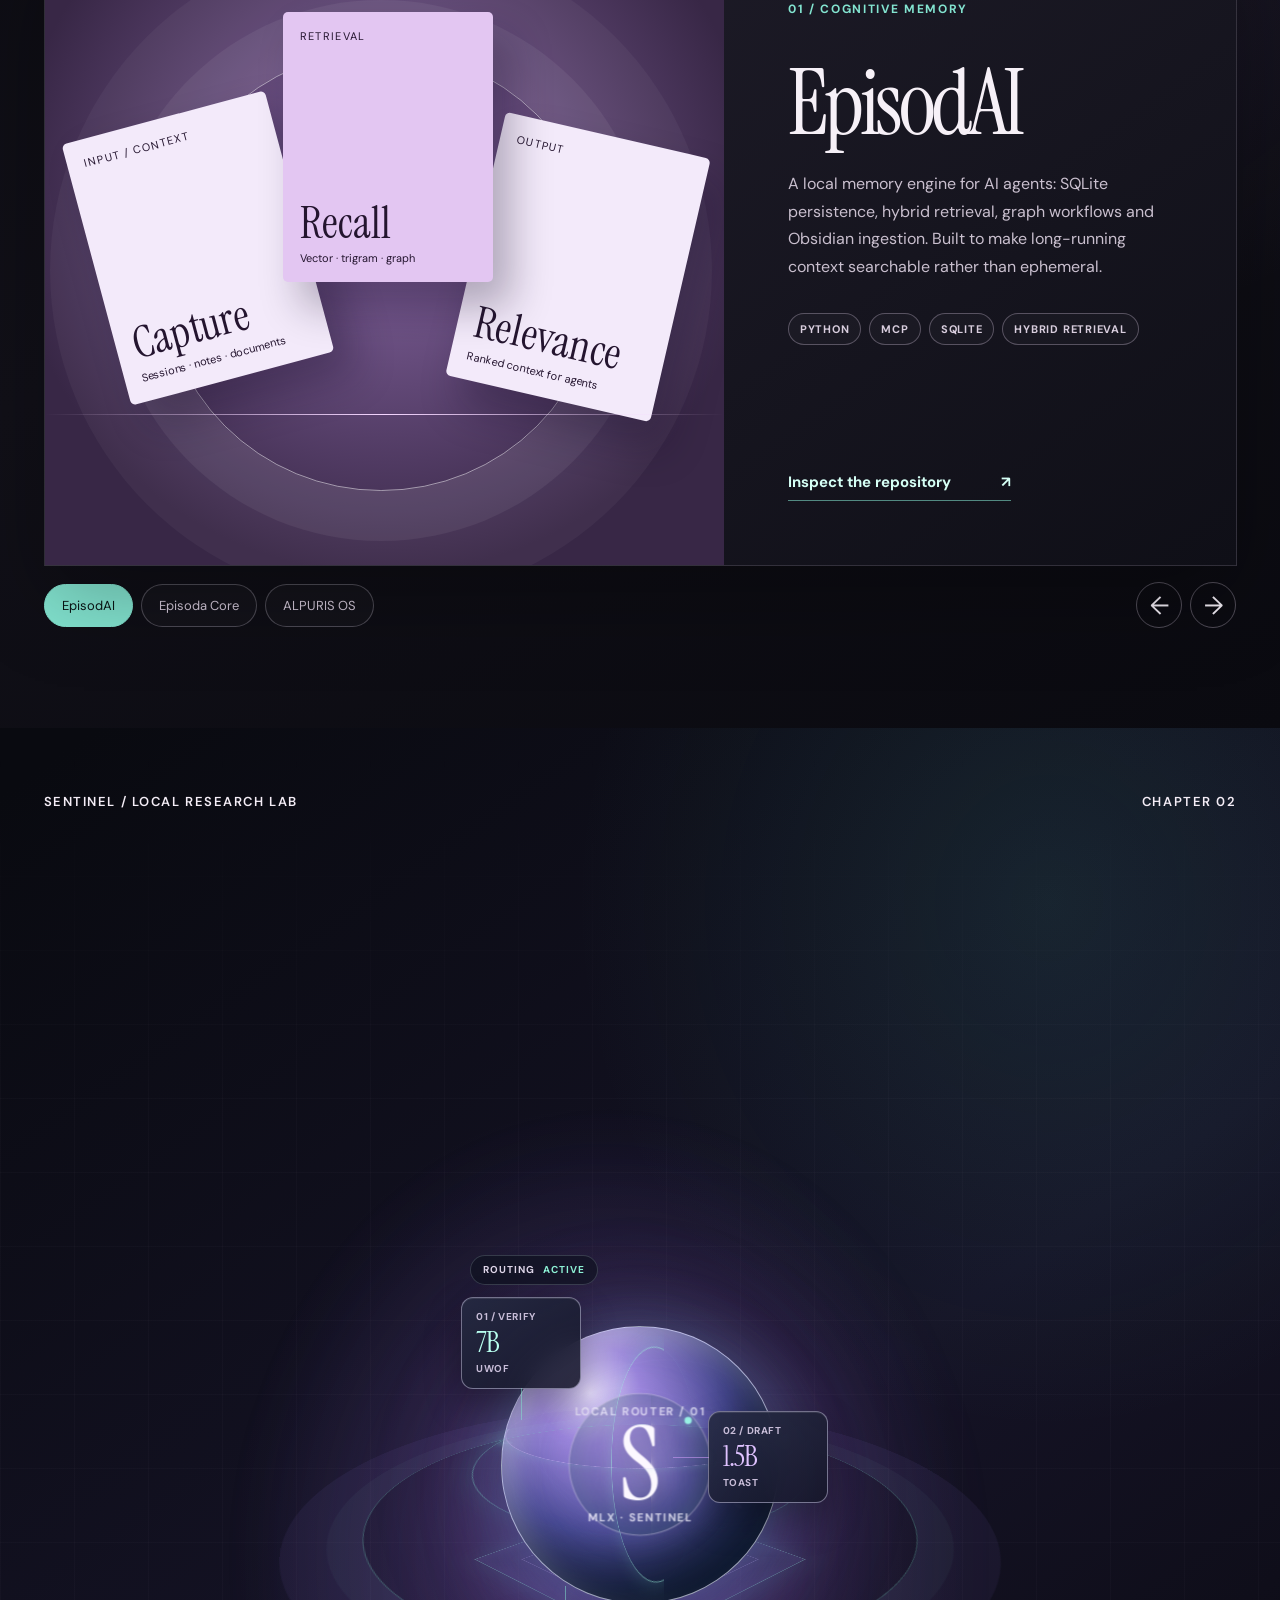
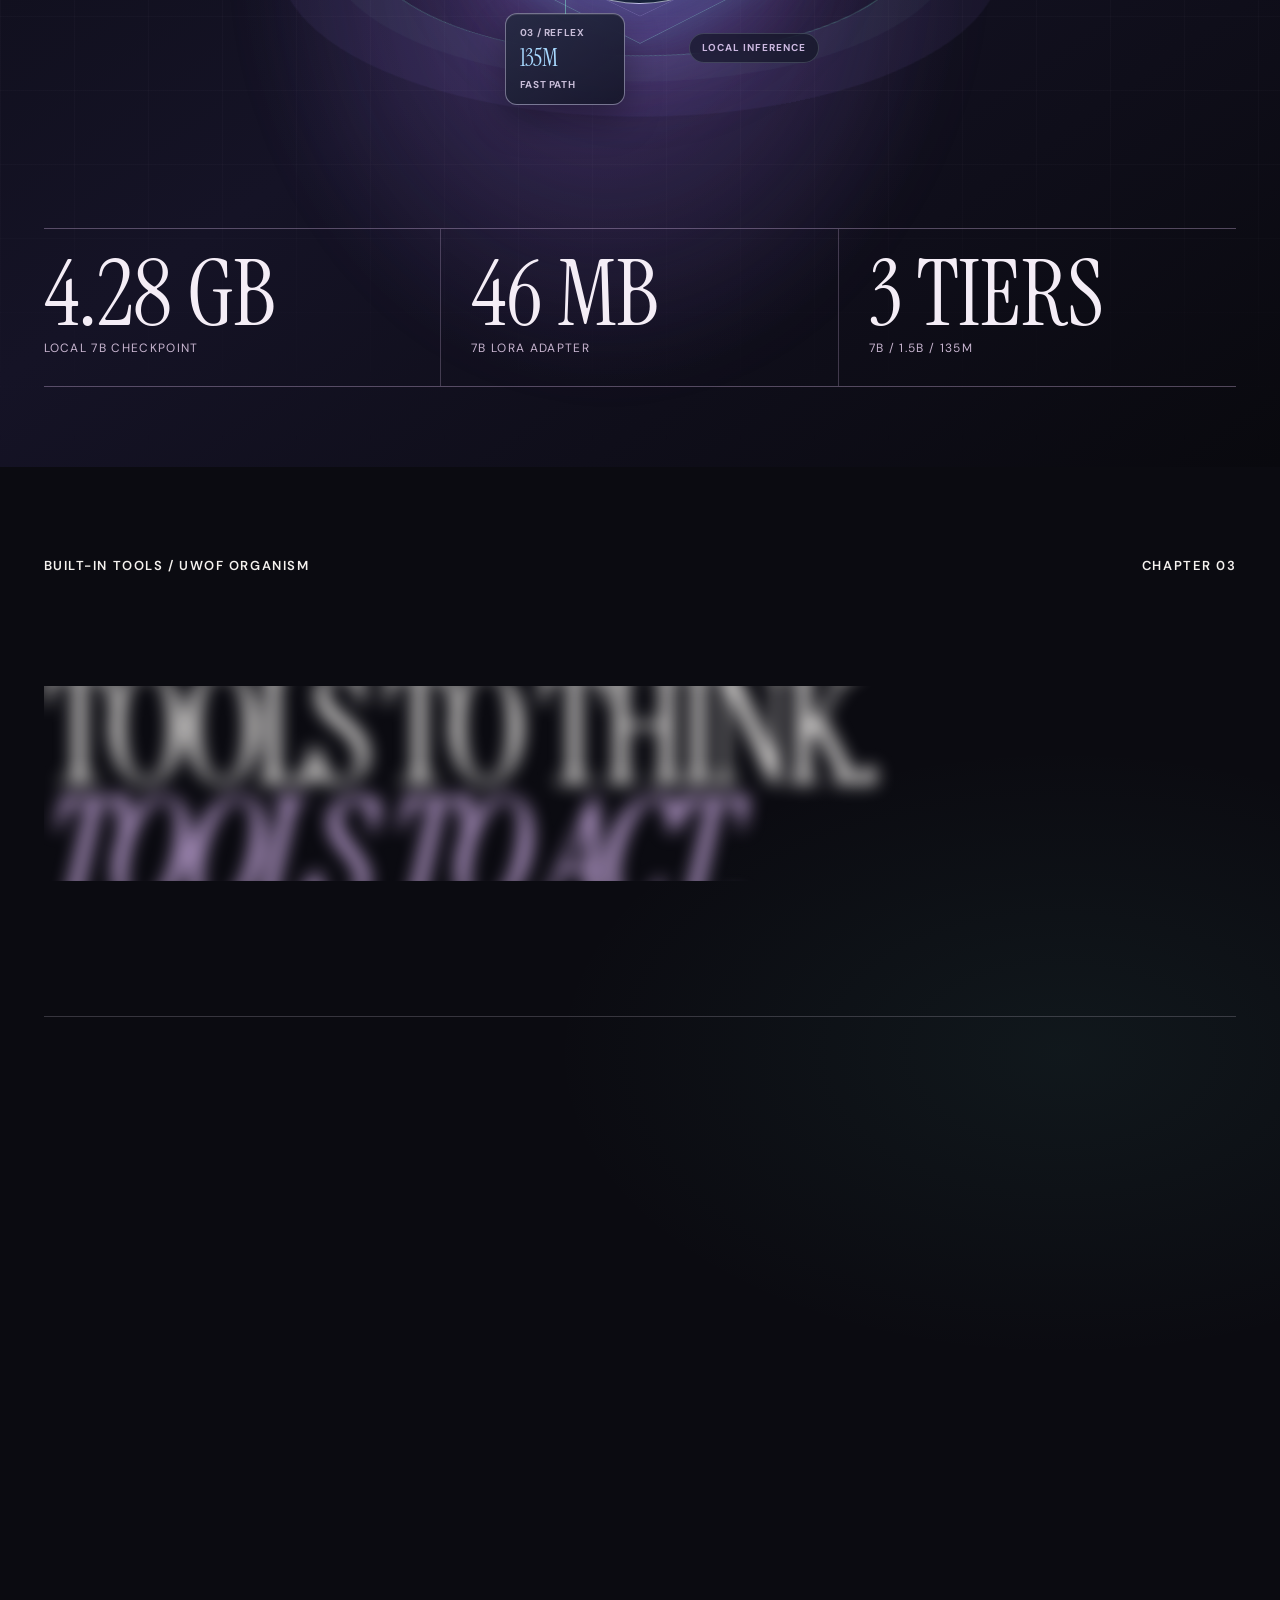
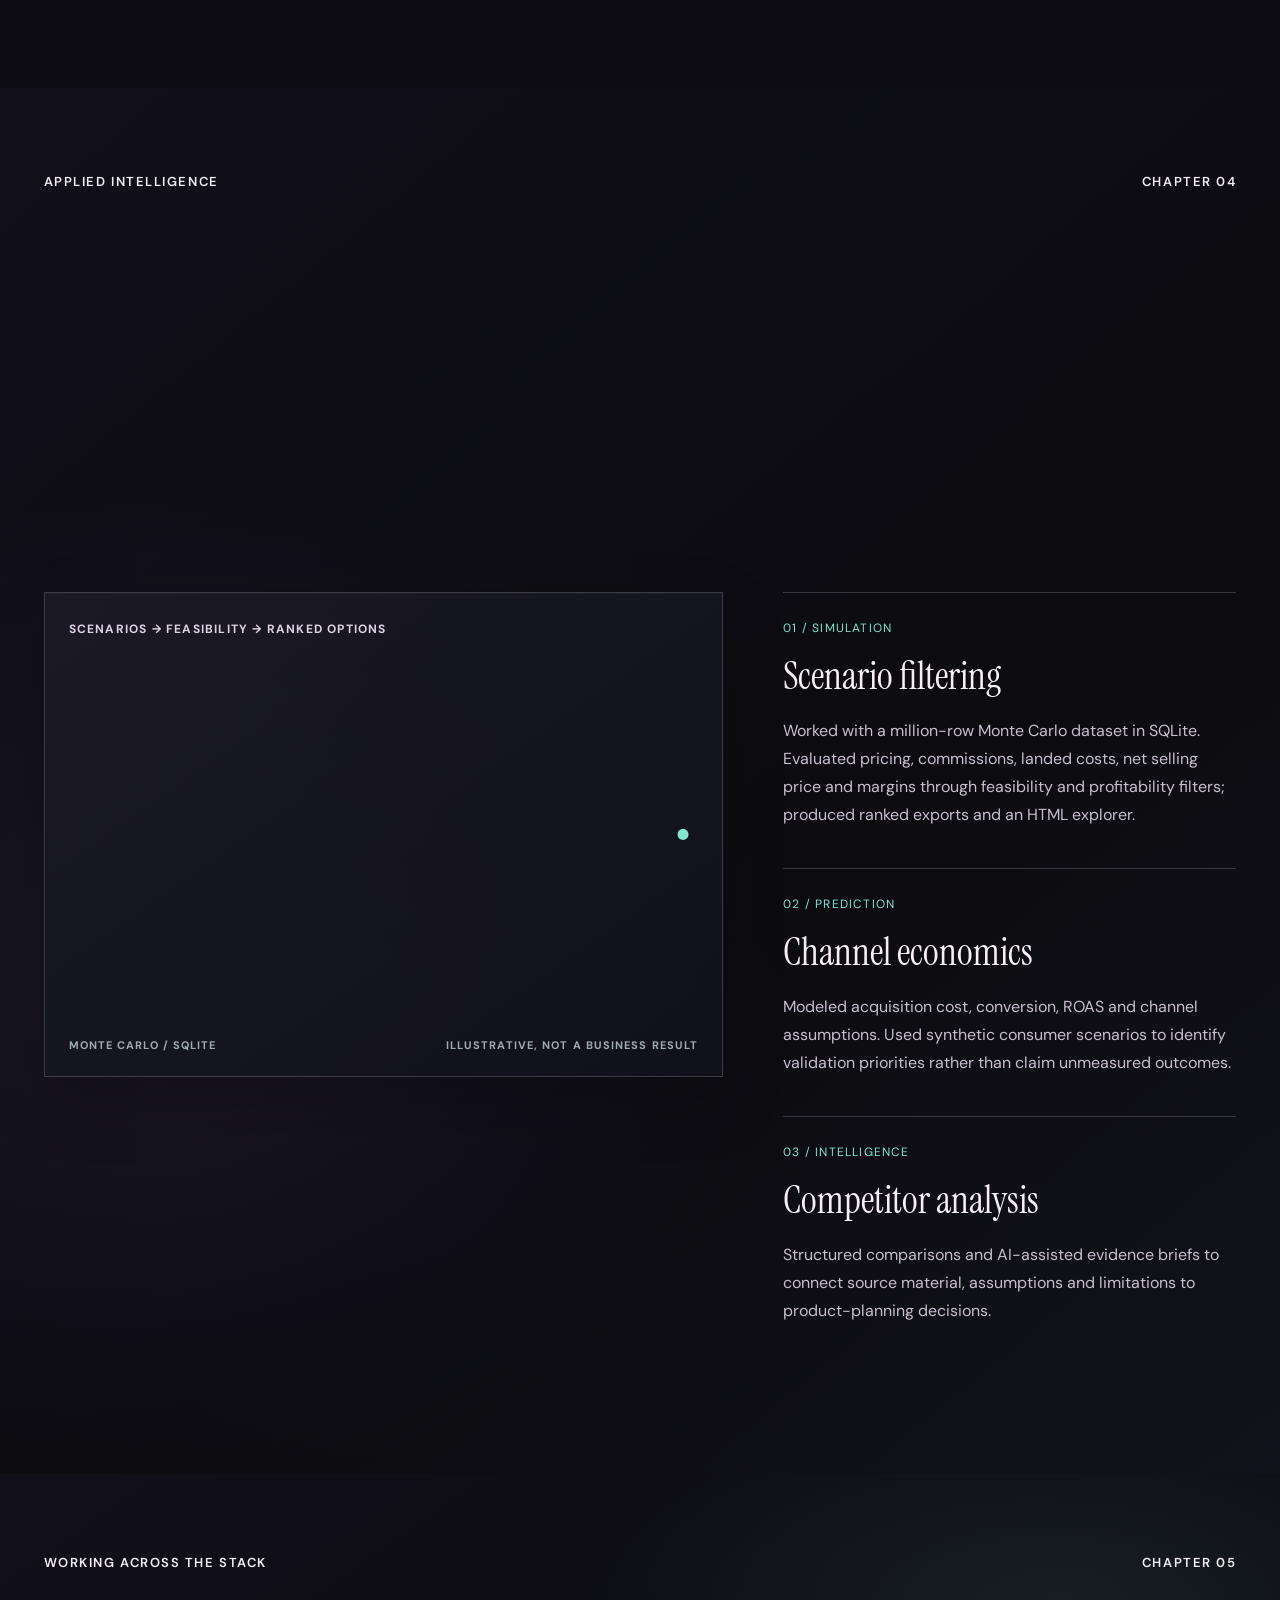
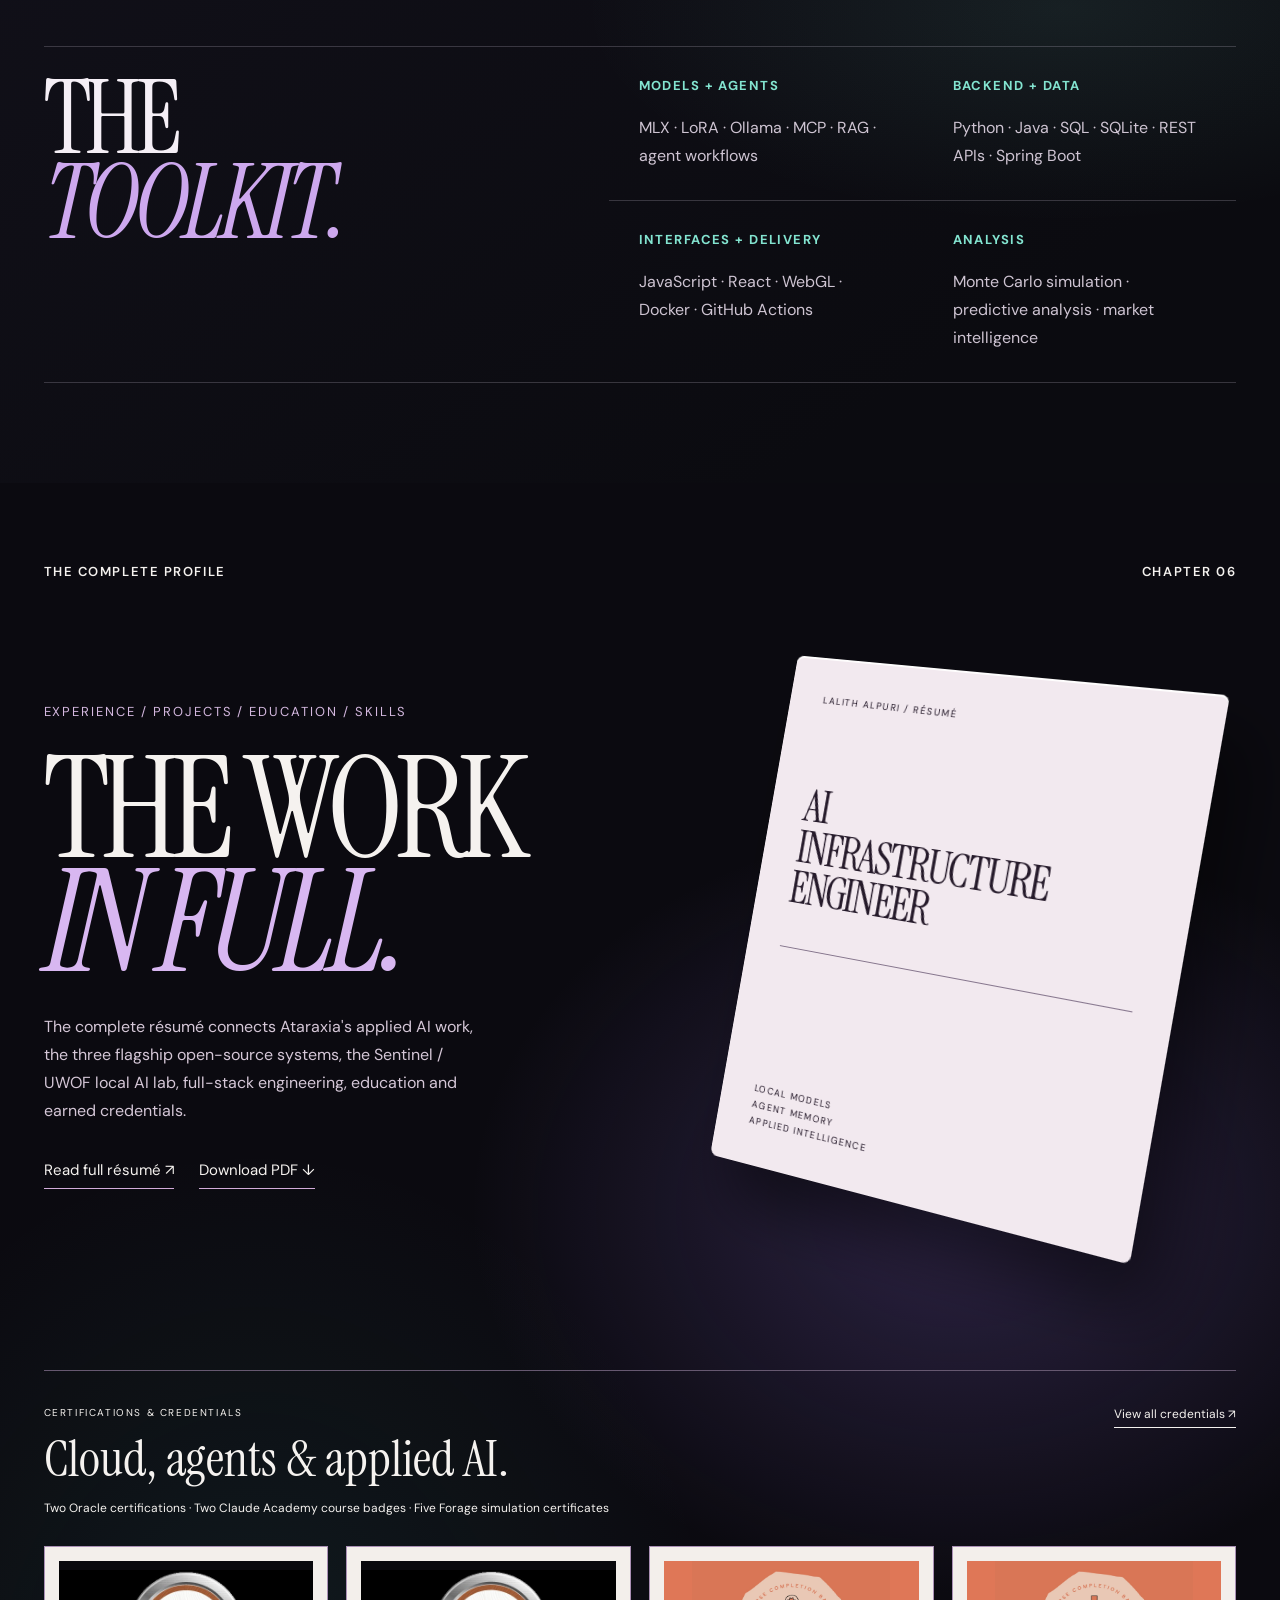
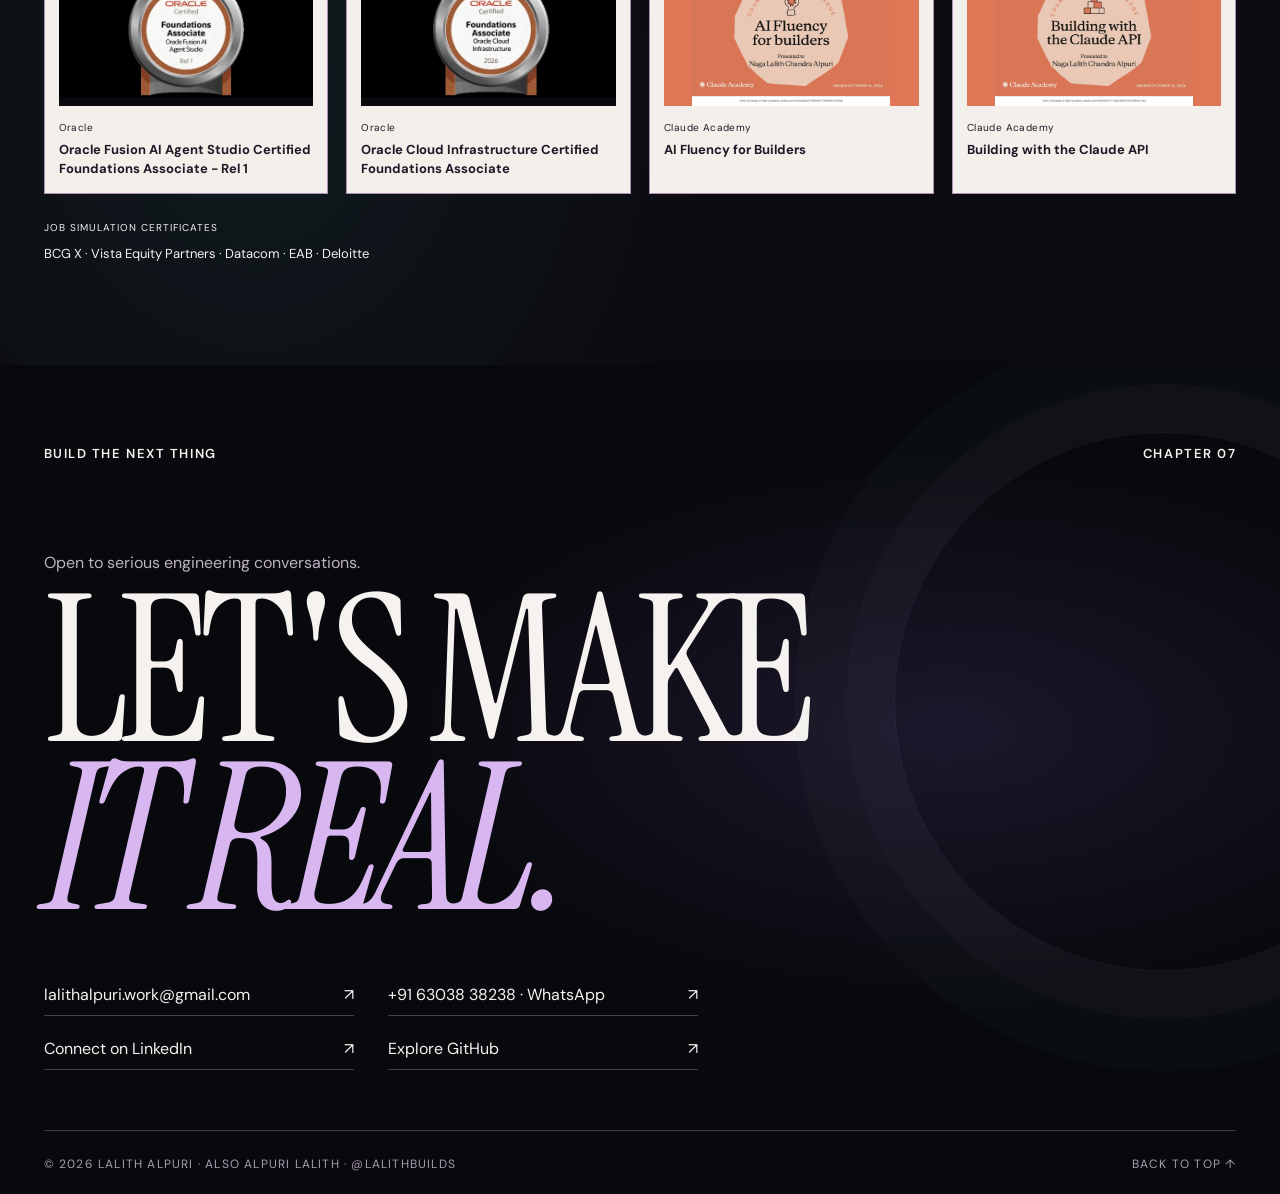
==== commit e5cdd9da: "Use the confirmed lowercase email address. Replace lalithalpuri.worK@gmail.com on the homepage, in t" ====
--- a/index.html
+++ b/index.html
@@ -64,7 +64,7 @@
 <section class="experience-section" id="experience"><div class="chapter-label"><span>APPLIED INTELLIGENCE</span><span>CHAPTER 04</span></div><div class="experience-head reveal"><h2>FROM SIGNAL<br/><em>TO DECISION.</em></h2><div><span>ATARAXIA PHARMA PVT. LTD. / 2026</span><p>Technical work spanning AI-assisted simulation, market analysis, predictive modeling and competitor intelligence.</p></div></div><div class="experience-stage"><div aria-label="Illustrative scenario filtering diagram" class="simulation-art"><span class="sim-top">SCENARIOS → FEASIBILITY → RANKED OPTIONS</span><svg aria-label="Animated lines narrowing many scenarios into a shortlist" role="img" viewbox="0 0 800 420"><g class="sim-lines" fill="none" stroke="currentColor" stroke-width="1"><path d="M20 20 C220 30 380 280 780 205"></path><path d="M20 60 C220 100 380 290 780 205"></path><path d="M20 100 C220 120 380 250 780 205"></path><path d="M20 140 C220 90 380 230 780 205"></path><path d="M20 180 C220 180 380 205 780 205"></path><path d="M20 220 C220 250 380 180 780 205"></path><path d="M20 260 C220 310 380 160 780 205"></path><path d="M20 300 C220 330 380 130 780 205"></path><path d="M20 340 C220 290 380 120 780 205"></path><path d="M20 380 C220 350 380 100 780 205"></path></g><circle cx="780" cy="205" fill="#302d42" r="7"></circle></svg><div class="sim-bottom"><span>MONTE CARLO / SQLITE</span><span>ILLUSTRATIVE, NOT A BUSINESS RESULT</span></div></div><div class="experience-points"><article><span>01 / SIMULATION</span><h3>Scenario filtering</h3><p>Worked with a million-row Monte Carlo dataset in SQLite. Evaluated pricing, commissions, landed costs, net selling price and margins through feasibility and profitability filters; produced ranked exports and an HTML explorer.</p></article><article><span>02 / PREDICTION</span><h3>Channel economics</h3><p>Modeled acquisition cost, conversion, ROAS and channel assumptions. Used synthetic consumer scenarios to identify validation priorities rather than claim unmeasured outcomes.</p></article><article><span>03 / INTELLIGENCE</span><h3>Competitor analysis</h3><p>Structured comparisons and AI-assisted evidence briefs to connect source material, assumptions and limitations to product-planning decisions.</p></article></div></div></section>
 <section class="toolkit-section"><div class="chapter-label"><span>WORKING ACROSS THE STACK</span><span>CHAPTER 05</span></div><div class="toolkit-grid"><h2>THE<br/><em>TOOLKIT.</em></h2><div><h3>MODELS + AGENTS</h3><p>MLX · LoRA · Ollama · MCP · RAG · agent workflows</p></div><div><h3>BACKEND + DATA</h3><p>Python · Java · SQL · SQLite · REST APIs · Spring Boot</p></div><div><h3>INTERFACES + DELIVERY</h3><p>JavaScript · React · WebGL · Docker · GitHub Actions</p></div><div><h3>ANALYSIS</h3><p>Monte Carlo simulation · predictive analysis · market intelligence</p></div></div></section>
 <section class="resume-teaser" id="resume"><div class="chapter-label"><span>THE COMPLETE PROFILE</span><span>CHAPTER 06</span></div><div class="resume-teaser-stage"><div class="resume-teaser-copy"><p>EXPERIENCE / PROJECTS / EDUCATION / SKILLS</p><h2>THE WORK<br/><em>IN FULL.</em></h2><span>The complete résumé connects Ataraxia's applied AI work, the three flagship open-source systems, the Sentinel / UWOF local AI lab, full-stack engineering, education and earned credentials.</span><div><a href="resume.html">Read full résumé ↗</a><a download="" href="assets/Lalith_Alpuri_Resume.pdf">Download PDF ↓</a></div></div><div aria-hidden="true" class="resume-preview"><div class="resume-preview-sheet"><small>LALITH ALPURI / RÉSUMÉ</small><strong>AI<br/>INFRASTRUCTURE<br/>ENGINEER</strong><i></i><span>LOCAL MODELS<br/>AGENT MEMORY<br/>APPLIED INTELLIGENCE</span></div></div></div><div class="portfolio-credentials" id="credentials"><div class="portfolio-credentials-head"><div><p>CERTIFICATIONS &amp; CREDENTIALS</p><h3>Cloud, agents &amp; applied AI.</h3><span>Two Oracle certifications · Two Claude Academy course badges · Five Forage simulation certificates</span></div><a href="resume.html#certifications">View all credentials ↗</a></div><div class="portfolio-credential-grid"><a class="portfolio-credential" href="resume.html#oracle-fusion-ai-agent-studio"><img alt="Oracle Fusion AI Agent Studio Certified Foundations Associate - Rel 1 badge" height="276" loading="lazy" src="assets/certifications/oracle-fusion-ai-agent-studio.jpg" width="552"/><span>Oracle<strong>Oracle Fusion AI Agent Studio Certified Foundations Associate - Rel 1</strong></span></a><a class="portfolio-credential" href="resume.html#oracle-oci-foundations-2026"><img alt="Oracle Cloud Infrastructure Certified Foundations Associate badge" height="276" loading="lazy" src="assets/certifications/oracle-oci-foundations-2026.jpg" width="552"/><span>Oracle<strong>Oracle Cloud Infrastructure Certified Foundations Associate</strong></span></a><a class="portfolio-credential" href="resume.html#claude-ai-fluency-for-builders"><img alt="AI Fluency for Builders badge" height="806" loading="lazy" src="assets/certifications/claude-ai-fluency-for-builders.jpg" width="1100"/><span>Claude Academy<strong>AI Fluency for Builders</strong></span></a><a class="portfolio-credential" href="resume.html#claude-building-with-the-api"><img alt="Building with the Claude API badge" height="806" loading="lazy" src="assets/certifications/claude-building-with-the-api.jpg" width="1100"/><span>Claude Academy<strong>Building with the Claude API</strong></span></a></div><p class="portfolio-simulations">JOB SIMULATION CERTIFICATES <span>BCG X · Vista Equity Partners · Datacom · EAB · Deloitte</span></p></div></section>
-<section class="contact-section" id="contact"><div class="chapter-label"><span>BUILD THE NEXT THING</span><span>CHAPTER 07</span></div><p>Open to serious engineering conversations.</p><h2>LET'S MAKE<br/><em>IT REAL.</em></h2><div class="contact-actions"><a href="mailto:lalithalpuri.worK@gmail.com">lalithalpuri.worK@gmail.com <span>↗</span></a><a aria-label="Message me on WhatsApp at +91 63038 38238" href="https://wa.me/916303838238" rel="noopener noreferrer" target="_blank">+91 63038 38238 · WhatsApp <span>↗</span></a><a href="https://www.linkedin.com/in/lalith-alpuri/" rel="noopener noreferrer" target="_blank">Connect on LinkedIn <span>↗</span></a><a href="https://github.com/lalithbuilds" rel="noopener noreferrer" target="_blank">Explore GitHub <span>↗</span></a></div><footer><span>© 2026 LALITH ALPURI · ALSO ALPURI LALITH · @LALITHBUILDS</span><a href="#top">BACK TO TOP ↑</a></footer></section>
+<section class="contact-section" id="contact"><div class="chapter-label"><span>BUILD THE NEXT THING</span><span>CHAPTER 07</span></div><p>Open to serious engineering conversations.</p><h2>LET'S MAKE<br/><em>IT REAL.</em></h2><div class="contact-actions"><a href="mailto:lalithalpuri.work@gmail.com">lalithalpuri.work@gmail.com <span>↗</span></a><a aria-label="Message me on WhatsApp at +91 63038 38238" href="https://wa.me/916303838238" rel="noopener noreferrer" target="_blank">+91 63038 38238 · WhatsApp <span>↗</span></a><a href="https://www.linkedin.com/in/lalith-alpuri/" rel="noopener noreferrer" target="_blank">Connect on LinkedIn <span>↗</span></a><a href="https://github.com/lalithbuilds" rel="noopener noreferrer" target="_blank">Explore GitHub <span>↗</span></a></div><footer><span>© 2026 LALITH ALPURI · ALSO ALPURI LALITH · @LALITHBUILDS</span><a href="#top">BACK TO TOP ↑</a></footer></section>
 </main>
 <script defer="" src="portfolio.js?v=17"></script>
 </body>
--- a/portfolio.css
+++ b/portfolio.css
@@ -482,15 +482,11 @@
    which removed Work on the homepage and Résumé plus a language link on the
    profile pages. */
 @media(max-width:750px){
-  .site-header nav{display:flex;flex:1 1 auto;min-width:0;overflow-x:auto;overscroll-behavior-x:contain;scrollbar-width:none;-webkit-overflow-scrolling:touch}
-  .site-header nav::-webkit-scrollbar{display:none}
+  .site-header{height:auto;min-height:66px;flex-wrap:wrap;align-items:center;row-gap:8px;padding-top:10px;padding-bottom:8px}
+  .site-header nav{display:flex;flex:1 0 100%;order:3;min-width:0;flex-wrap:wrap;overflow:visible;gap:8px 14px}
   .site-header nav a:nth-child(n){display:inline-block;flex:0 0 auto}
   .brand,.header-contact{flex-shrink:0}
-}
-@media(max-width:480px){
-  .site-header{height:auto;min-height:66px;flex-wrap:wrap;align-items:center;row-gap:8px;padding-top:10px;padding-bottom:8px}
-  .site-header nav{flex:1 0 100%;order:3;padding-bottom:2px}
   .header-contact{margin-left:auto}
-  .hero{padding-top:150px}
+  .hero{padding-top:168px}
 }
 .profile-page p a,.profile-page .profile-links a,.profile-page .profile-footer a,.profile-page .profile-breadcrumb a{text-decoration:underline;text-underline-offset:.2em}
